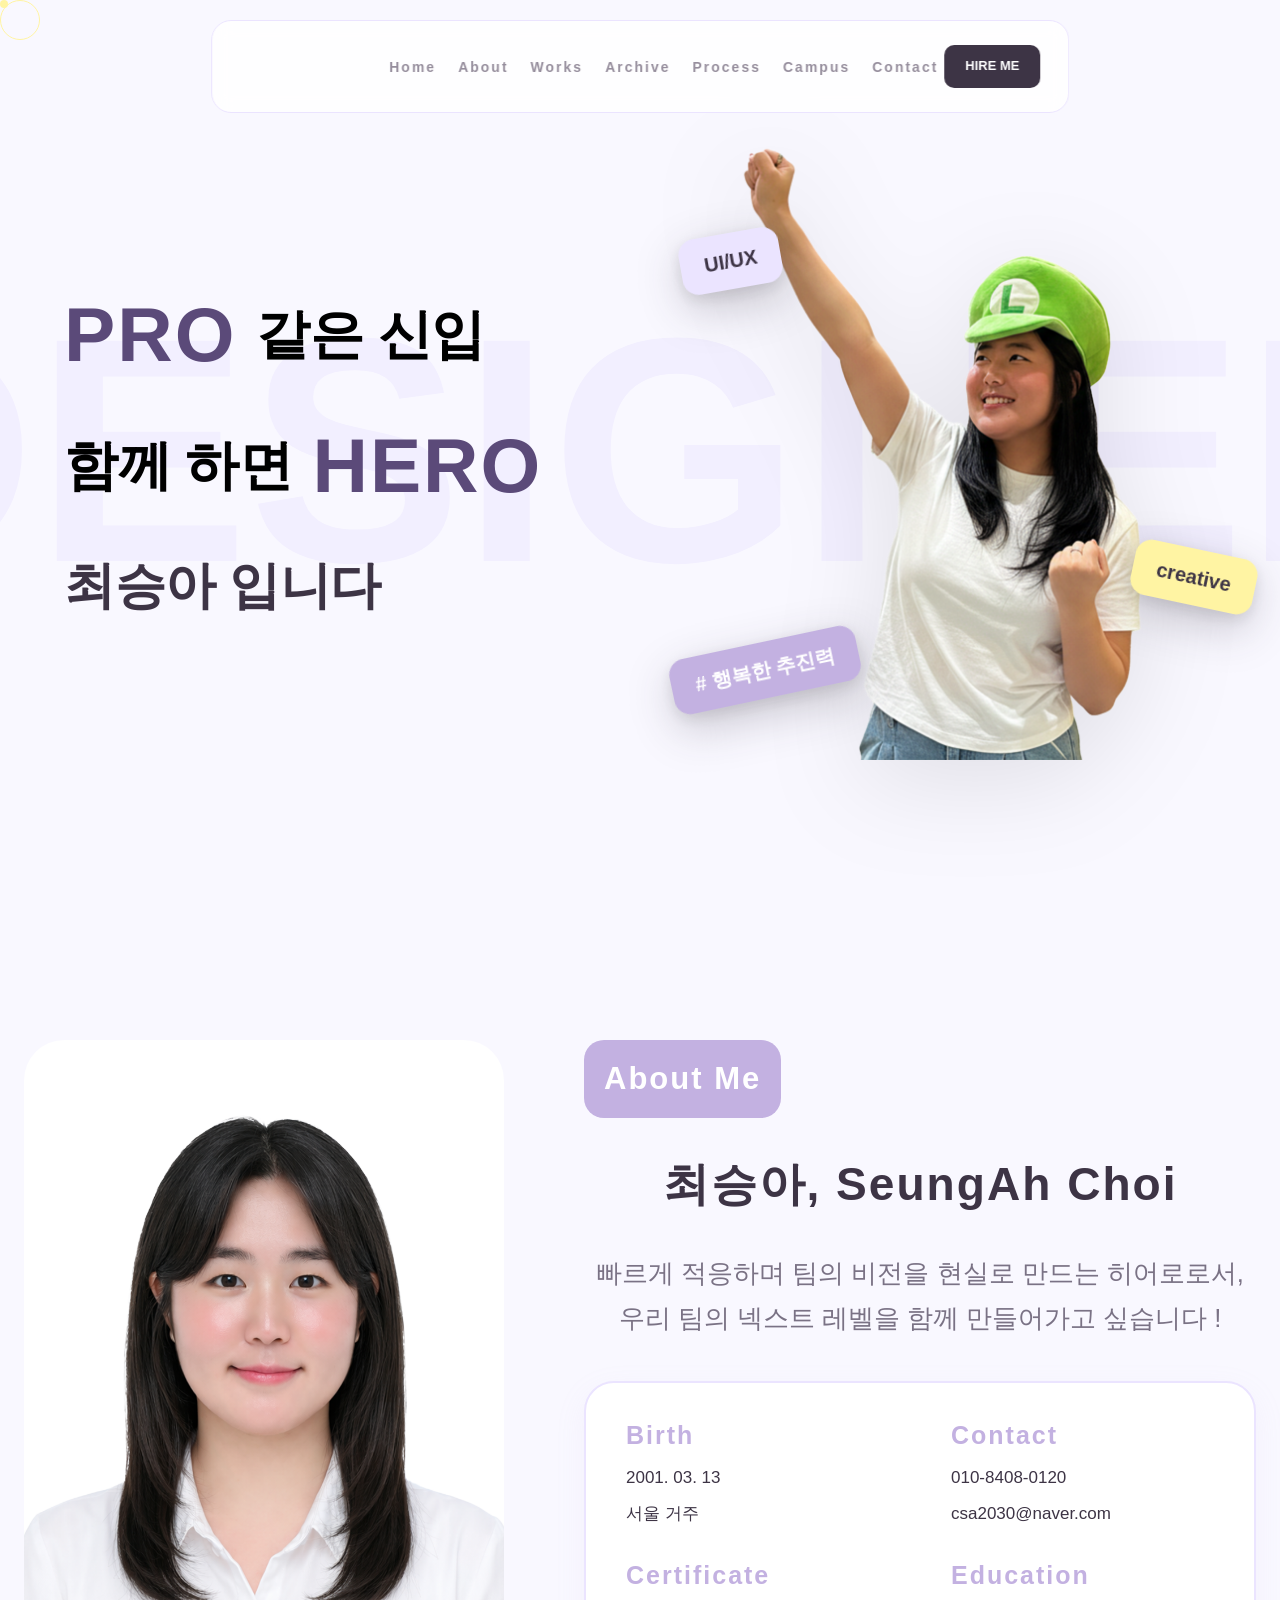
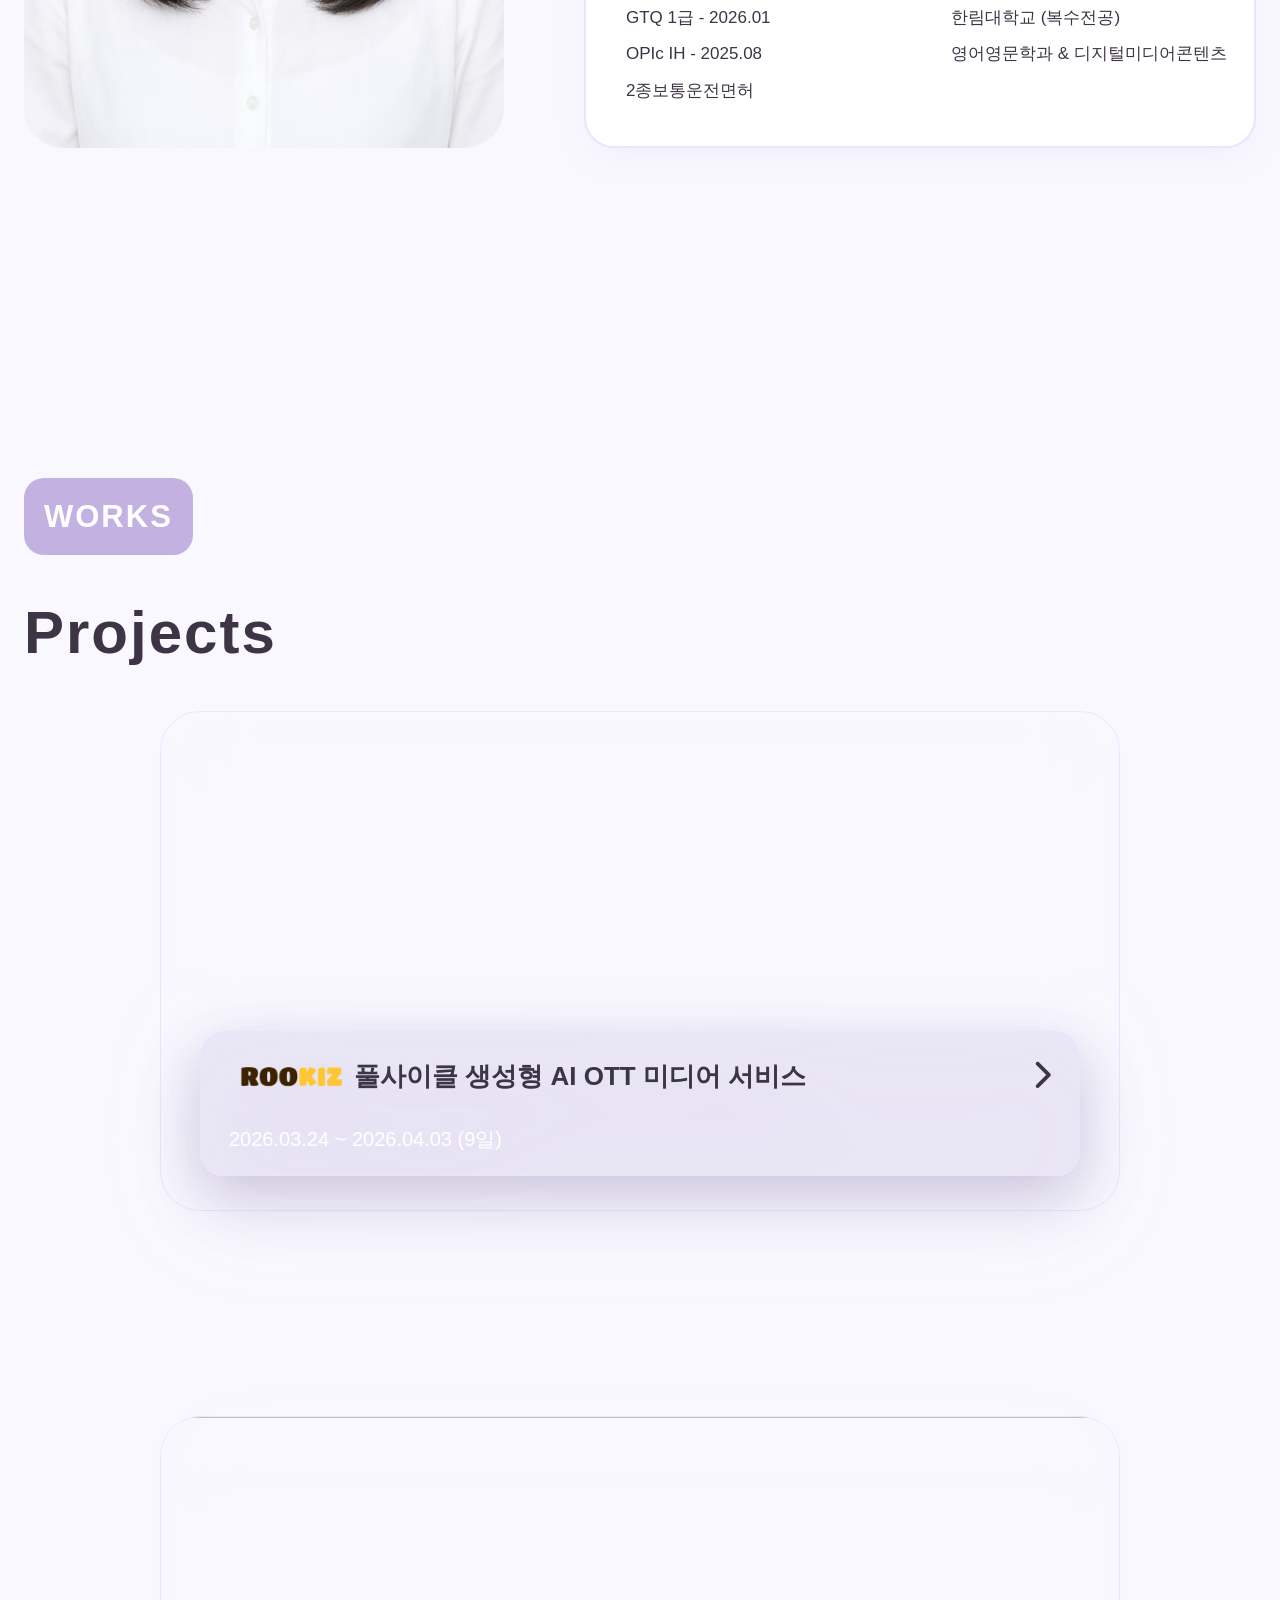
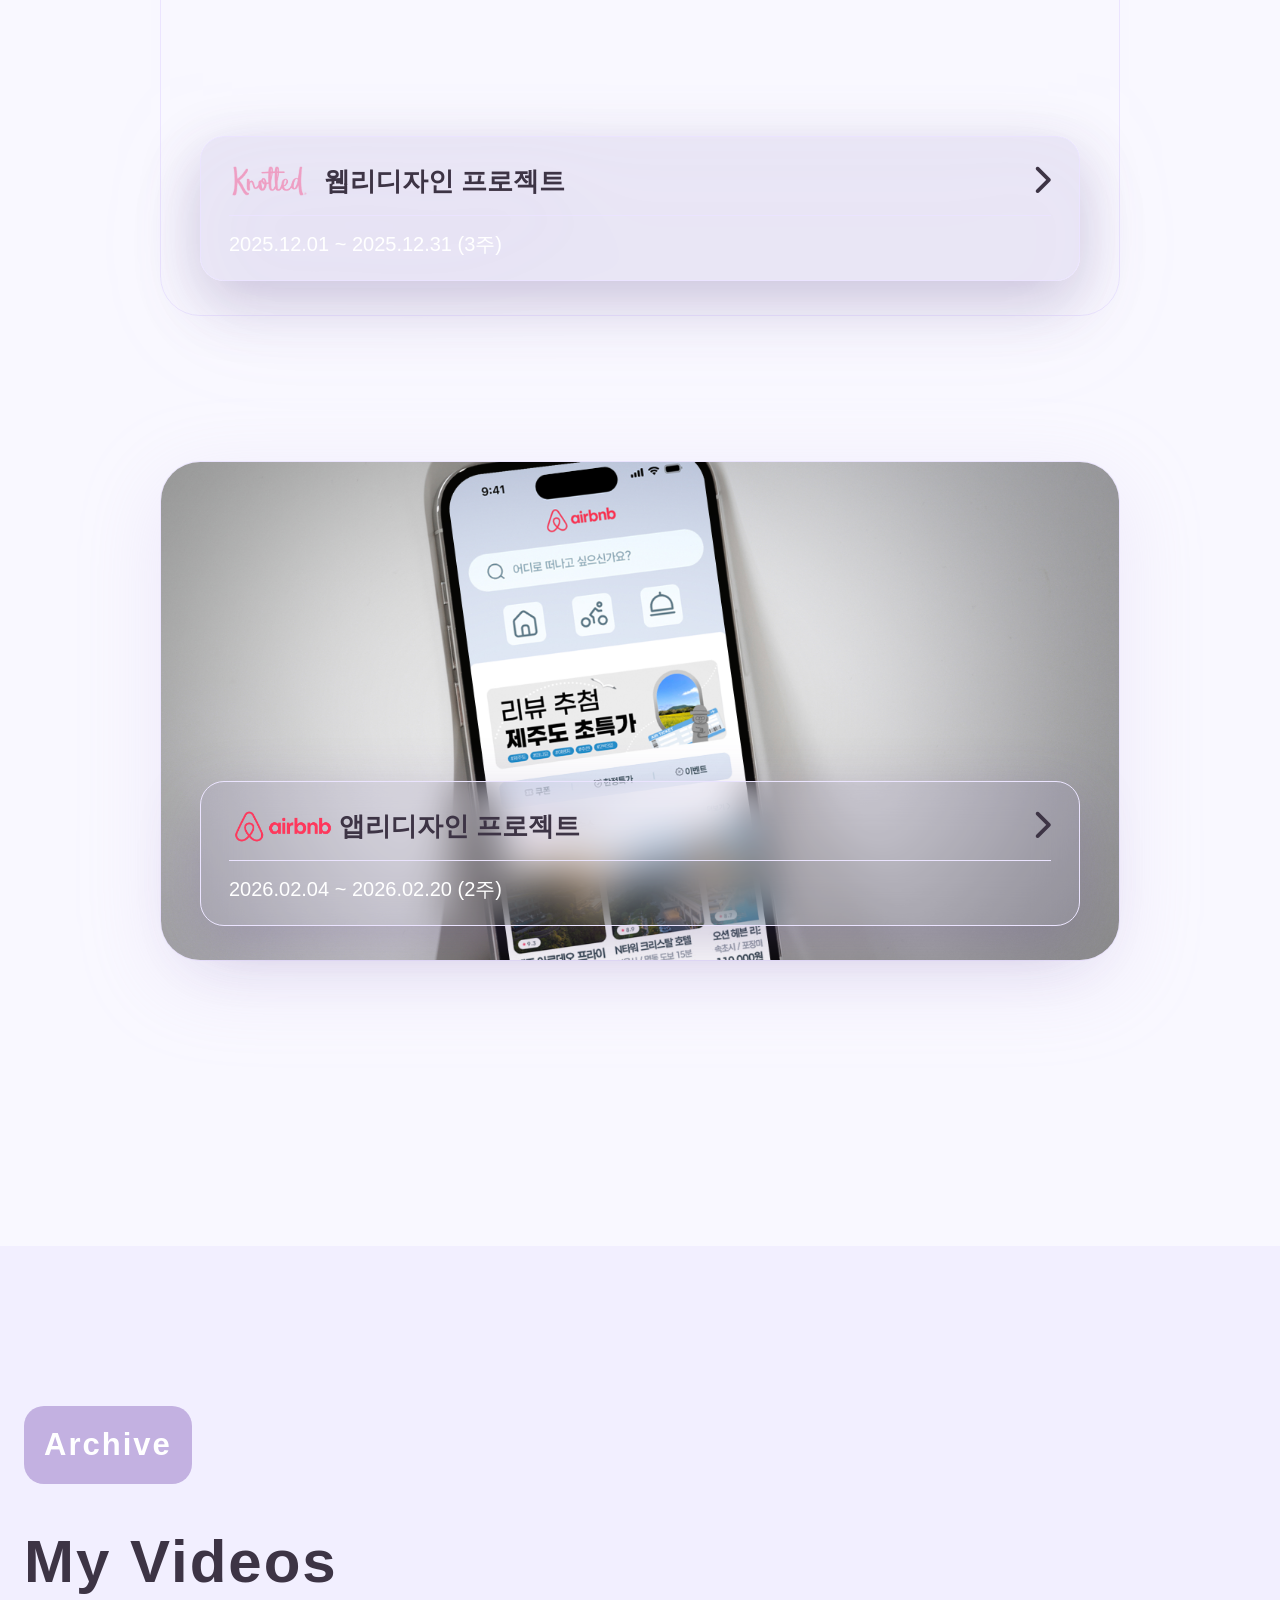
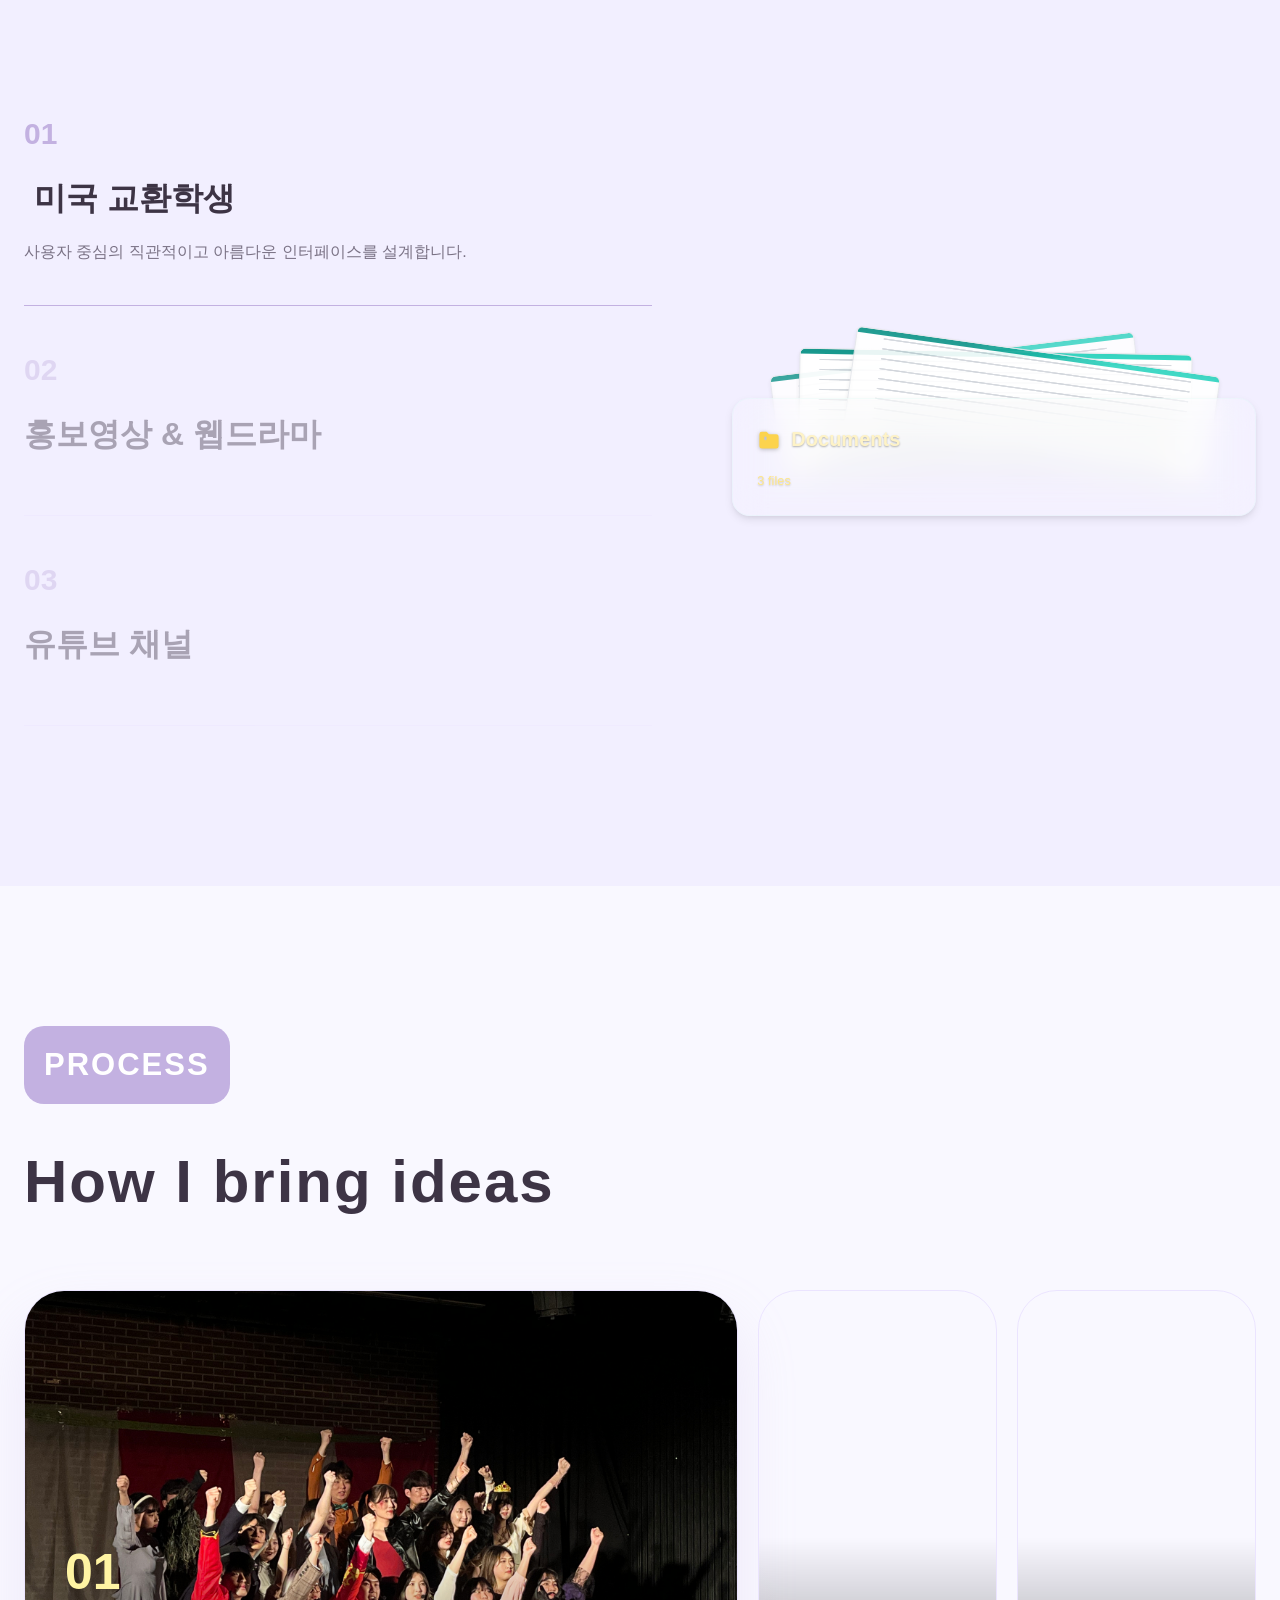
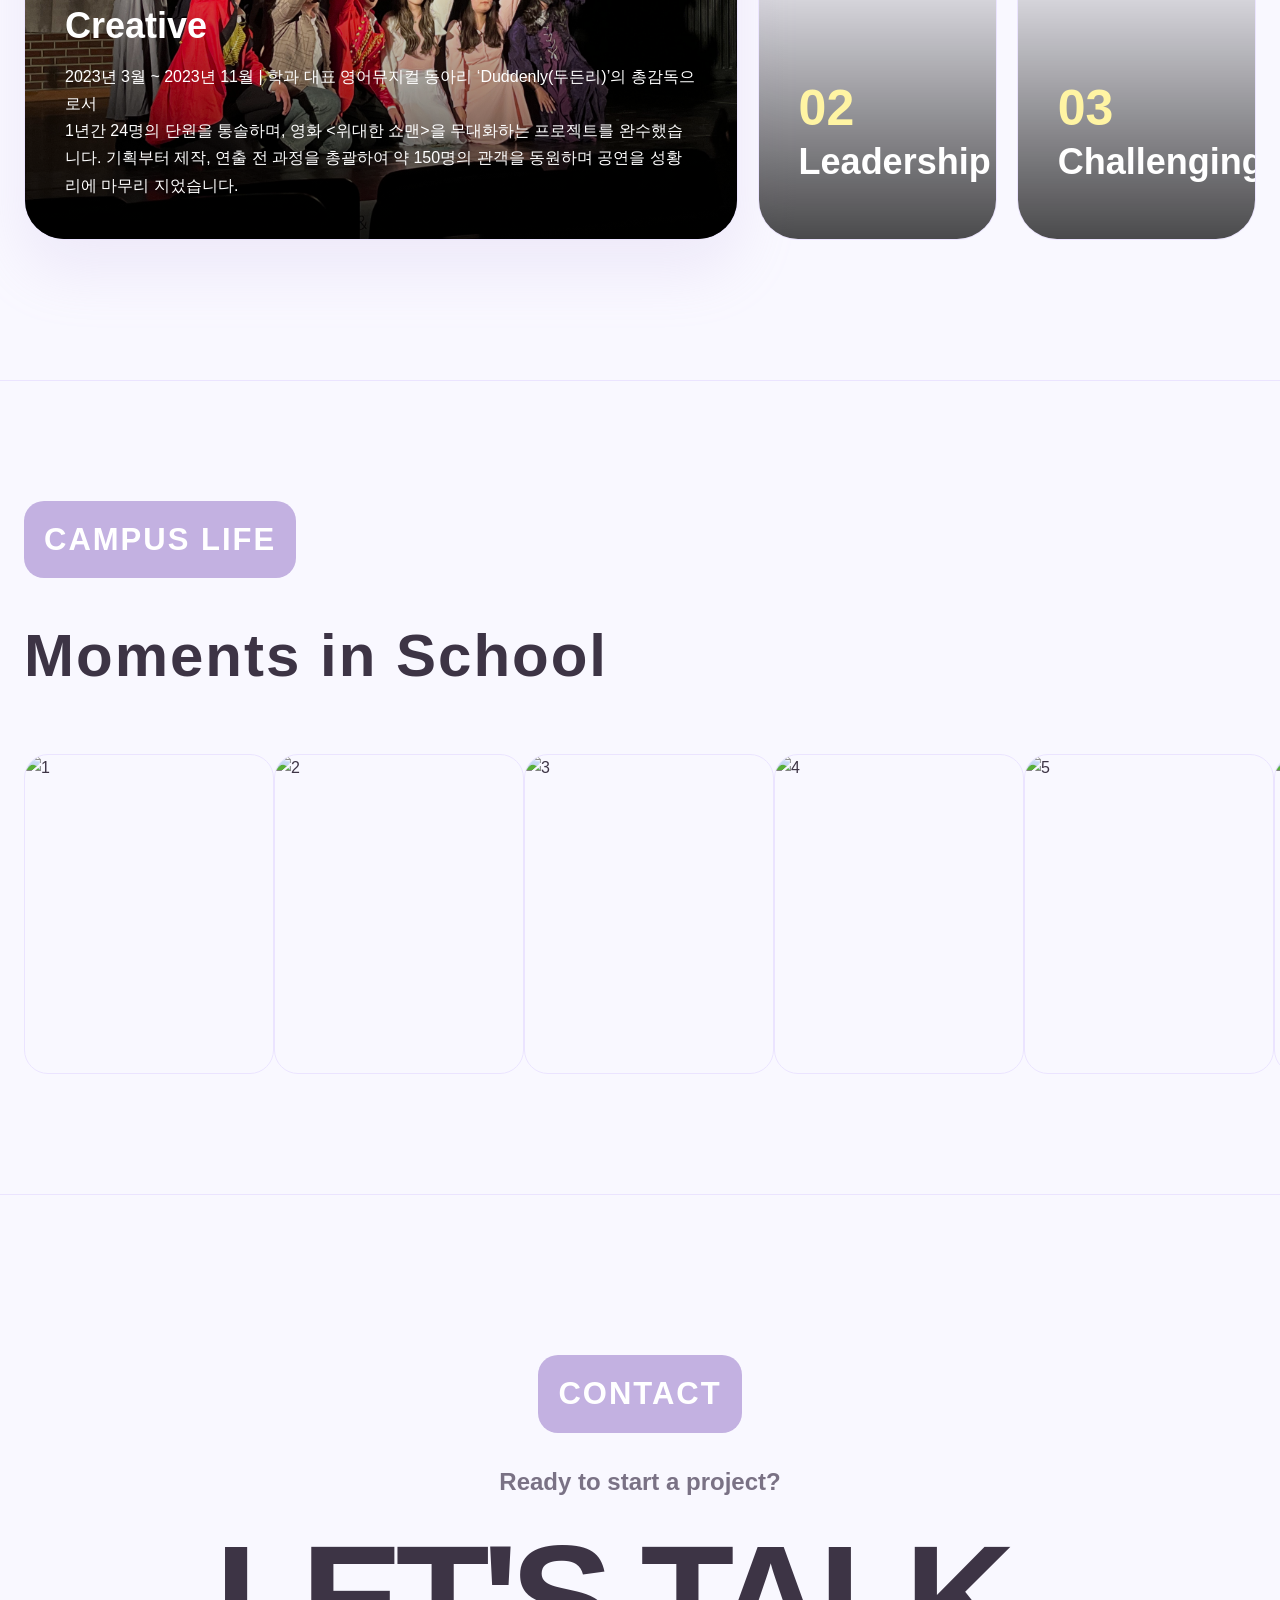
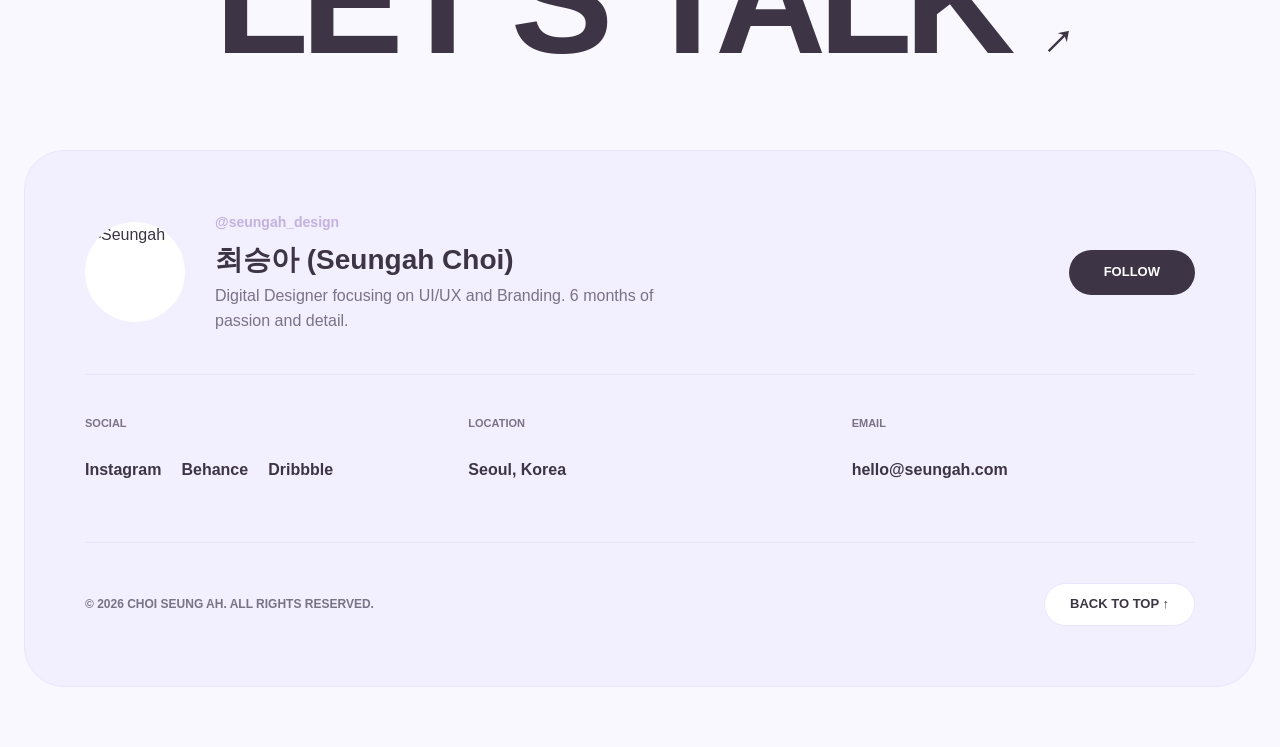
==== index.html @ 7e1b9b79 "feat: add project modal with tech stack, email form, and image updates Co-Authored-By: Claude Sonnet" ====
<!DOCTYPE html>
<html lang="ko">

<head>
    <meta charset="UTF-8">
    <meta name="viewport" content="width=device-width, initial-scale=1.0">
    <title>최승아 — Premium Portfolio</title>
    <!-- 폰트 설정 -->
    <link rel="stylesheet" href="https://cdn.jsdelivr.net/npm/typeface-ibm-plex-sans@1.1.13/index.min.css">
    <link rel="stylesheet"
        href="https://cdn.jsdelivr.net/gh/orioncactus/pretendard@v1.3.9/dist/web/static/pretendard.min.css">
    <!-- Font Awesome -->
    <link rel="stylesheet" href="https://cdnjs.cloudflare.com/ajax/libs/font-awesome/6.5.0/css/all.min.css">
    <!-- 애니메이션 및 슬라이더 라이브러리 -->
    <link rel="stylesheet" href="https://cdn.jsdelivr.net/npm/swiper@11/swiper-bundle.min.css">
    <script src="https://cdn.jsdelivr.net/npm/swiper@11/swiper-bundle.min.js"></script>
    <script src="https://cdnjs.cloudflare.com/ajax/libs/gsap/3.13.0/gsap.min.js"></script>
    <script src="https://cdnjs.cloudflare.com/ajax/libs/gsap/3.13.0/ScrollToPlugin.min.js"></script>
    <script src="https://cdnjs.cloudflare.com/ajax/libs/gsap/3.13.0/ScrollTrigger.min.js"></script>
    <!-- Lottie 플레이어 -->
    <script src="https://unpkg.com/@dotlottie/player-component@2.7.12/dist/dotlottie-player.mjs" type="module"></script>
    <!-- 스타일 및 스크립트 연결 -->
    <link rel="stylesheet" href="css/style.css?v=1.1">
    <script src="js/script.js?v=1.1" defer></script>
</head>

<body>
    <div class="mouse-dot"></div>
    <div class="mouse-circle"></div>
    <header class="header">
        <div class="inner row">
            <a href="/" class="logo">
                <dotlottie-player src="https://lottie.host/a39a7d89-1962-40d3-a294-724a1f60e9d5/qfmKH9W13T.lottie" autoplay loop></dotlottie-player>
            </a>
            <ul class="nav-menu">
                <li><a href="#home">Home</a></li>
                <li><a href="#about">About</a></li>
                <li><a href="#projects">Works</a></li>
                <li><a href="#process">Archive</a></li>
                <li><a href="#process">Process</a></li>
                <li><a href="#campus">Campus</a></li>
                <li><a href="#contact">Contact</a></li>
            </ul>
            <a href="email/index.html" class="btn-black">HIRE ME</a>
        </div>
    </header>
    <main>
        <!-- 1. 히로 섹션 -->
        <section id="home" class="hero">
            <div class="hero-bg-txt">DESIGNER</div>
            <div class="inner hero-flex">
                <div class="hero-left">
                    <div class="hero-title">
                        <div class="title-row">
                            <span class="txt-purple">PRO</span>
                            <span class="txt-black">같은 신입</span>
                        </div>
                        <div class="title-row">
                            <span class="txt-black">함께 하면</span>
                            <span class="txt-purple">HERO</span>
                        </div>
                        <p class="txt-name">최승아 입니다</p>
                    </div>
                </div>
                <div class="hero-right">
                    <div class="main-img-wrapper">
                        <div class="main-img-box">
                            <img src="images/aboutmeimg.png">
                        </div>
                        <div class="img-badge b-top">UI/UX</div>
                        <div class="img-badge b-mid"># 행복한 추진력</div>
                        <div class="img-badge b-bottom">creative</div>
                    </div>
                </div>
            </div>
        </section>
        <!-- 2. 어바웃 섹션 -->
        <section id="about" class="aboutme">
            <div class="inner row">
                <div class="about-visual">
                    <div class="rounded-img">
                        <img src="images/heroimg.png">
                    </div>
                </div>
                <div class="about-content">
                    <span class="label-about">About Me</span>
                    <h2 class="title">최승아, SeungAh Choi</h2>
                    <p class="txt">빠르게 적응하며 팀의 비전을 현실로 만드는 히어로로서,<br>우리 팀의 넥스트 레벨을 함께 만들어가고 싶습니다 !</p>
                    <div class="personal-info">
                        <div class="info-item">
                            <span class="info-key">Birth</span>
                            <p class="info-val">2001. 03. 13</p>
                            <p class="info-val">서울 거주</p>
                        </div>
                        <div class="info-item">
                            <span class="info-key">Contact</span>
                            <p class="info-val">010-8408-0120</p>
                            <p class="info-val">csa2030@naver.com</p>
                        </div>
                        <div class="info-item">
                            <span class="info-key">Certificate</span>
                            <p class="info-val">GTQ 1급 - 2026.01</p>
                            <p class="info-val">OPIc IH - 2025.08</p>
                            <p class="info-val">2종보통운전면허</p>
                        </div>
                        <div class="info-item">
                            <span class="info-key">Education</span>
                            <p class="info-val">한림대학교 (복수전공)</p>
                            <p class="info-val">영어영문학과 & 디지털미디어콘텐츠</p>
                        </div>
                    </div>
                </div>
            </div>
        </section>
      <!-- 3. 프로젝트 섹션 -->
        <section id="projects" class="projects">
            <div class="inner">
                <span class="label-about">WORKS</span>
                <h2 class="title"> Projects</h2>
                <div class="project-cards-wrap">
                <div class="project-list">
                    <div class="project-card" data-index="0">
                        <div class="img-holder"><img src="images/rookiz-mockup.jpg" class="img-pos-3"></div>
                        <div class="info-overlay">
                            <div class="info-top">
                                <div class="project-title-wrap project-title-wrap--first">
                                    <img src="images/rookiz-logo.png" class="card-brand-logo">
                                    <h3>풀사이클 생성형 AI OTT 미디어 서비스</h3>
                                </div>
                                <span class="arrow"><i class="fa-solid fa-chevron-right"></i></span>
                            </div>
                            <div class="info-meta">
                                <span>2026.03.24 ~ 2026.04.03 (9일)</span>
                            </div>
                        </div>
                    </div>
                </div>
                <div class="project-list">
                    <div class="project-card" data-index="1">
                        <div class="img-holder"><img src="images/mac-mockup.jpg" class="img-pos-1"></div>
                        <div class="info-overlay">
                            <div class="info-top">
                                <div class="project-title-wrap">
                                    <img src="images/knotted-logo.png" class="card-brand-logo card-brand-logo--knotted">
                                    <h3>웹리디자인 프로젝트</h3>
                                </div>
                                <span class="arrow"><i class="fa-solid fa-chevron-right"></i></span>
                            </div>
                            <div class="info-meta">
                                <span>2025.12.01 ~ 2025.12.31 (3주)</span>
                            </div>
                        </div>
                    </div>
                <div class="project-list">
                    <div class="project-card project-card--sm" data-index="2">
                        <div class="img-holder"><img src="images/mockup.jpg" class="img-pos-2"></div>
                        <div class="info-overlay">
                            <div class="info-top">
                                <div class="project-title-wrap">
                                    <img src="images/airbnb-logo.png" class="card-brand-logo card-brand-logo--airbnb">
                                    <h3>앱리디자인 프로젝트</h3>
                                </div>
                                <span class="arrow"><i class="fa-solid fa-chevron-right"></i></span>
                            </div>
                            <div class="info-meta">
                                <span>2026.02.04 ~ 2026.02.20 (2주)</span>
                            </div>
                        </div>
                    </div>
                </div>
                </div>
            </div>
        </section>
        <!-- 2-1. 서비스 섹션 (인터랙티브 버전) -->
        <section id="services" class="services">
            <div class="inner row">
                <div class="service-left">
                    <span class="label-about">Archive</span>
                    <h2 class="title">My Videos</h2>
                    <div class="service-list">
                        <div class="service-item active"
                            data-img="https://demo.7iquid.com/lighter/wp-content/uploads/2025/12/Service-1.jpg">
                            <span class="s-num">01</span>
                            <h3>미국 교환학생</h3>
                            <p>사용자 중심의 직관적이고 아름다운 인터페이스를 설계합니다.</p>
                        </div>
                        <div class="service-item"
                            data-img="https://demo.7iquid.com/lighter/wp-content/uploads/2025/12/Service-2.jpg">
                            <span class="s-num">02</span>
                            <h3>홍보영상 & 웹드라마</h3>
                            <p>브랜드의 가치를 시각적으로 전달하는 고유한 아이덴티티를 만듭니다.</p>
                        </div>
                        <div class="service-item"
                            data-img="https://demo.7iquid.com/lighter/wp-content/uploads/2025/12/Service-3.jpg">
                            <span class="s-num">03</span>
                            <h3>유튜브 채널</h3>
                            <p>디자인을 코드로 완벽하게 구현하여 생동감 있는 웹을 만듭니다.</p>
                        </div>
                    </div>
                </div>
                <div class="service-right">
                    <div class="folder-container">
                        <div class="document doc-1"></div>
                        <div class="document doc-2"></div>
                        <div class="document doc-3"></div>
                        <div class="folder-card">
                            <div class="folder-card-header">
                                <div class="folder-card-left">
                                    <svg xmlns="http://www.w3.org/2000/svg" class="folder-icon" style="height:1.5rem;width:1.5rem;" fill="currentColor" viewBox="0 0 20 20">
                                        <path fill-rule="evenodd" d="M2 6a2 2 0 012-2h4l2 2h6a2 2 0 012 2v8a2 2 0 01-2 2H4a2 2 0 01-2-2V6zm5 2a1 1 0 00-1 1v1a1 1 0 102 0V9a1 1 0 00-1-1z" clip-rule="evenodd" />
                                    </svg>
                                    <h2 class="folder-title">Documents</h2>
                                </div>
                            </div>
                            <div class="folder-card-footer">
                                <p class="file-count">3 files</p>
                            </div>
                        </div>
                    </div>
                </div>
            </div>
        </section>
        <!-- 4. 프로세스 섹션 (확장형 이미지 레이아웃) -->
        <section id="process" class="process">
            <div class="inner">
                <span class="label-about">PROCESS</span>
                <h2 class="title">How I bring ideas</h2>
                <div class="process-wrap">
                    <div class="process-box active">
                        <div class="process-bg"
                            style="background-image:url('images/process1.jpg')">
                        </div>
                        <div class="process-txt">
                            <span class="step">01</span>
                            <h3>Creative</h3>
                            <p class="desc">2023년 3월 ~ 2023년 11월 | 학과 대표 영어뮤지컬 동아리 ‘Duddenly(두든리)’의 총감독으로서 <br>1년간 24명의 단원을 통솔하며, 영화 <위대한 쇼맨>을 무대화하는 프로젝트를 완수했습니다. 기획부터 제작, 연출 전 과정을 총괄하여 약 150명의 관객을 동원하며 공연을 성황리에 마무리 지었습니다.</p>
                        </div>
                    </div>
                    <div class="process-box">
                        <div class="process-bg"
                            style="background-image:url('https://demo.7iquid.com/lighter/wp-content/uploads/2025/12/Process-2.jpg')">
                        </div>
                        <div class="process-txt">
                            <span class="step">02</span>
                            <h3>Leadership</h3>
                            <p class="desc">브랜드와 사용자 요구에 맞춘 정교한 시각적 컨셉을 제안합니다.</p>
                        </div>
                    </div>
                    <div class="process-box">
                        <div class="process-bg"
                            style="background-image:url('https://demo.7iquid.com/lighter/wp-content/uploads/2025/12/Process-3.jpg')">
                        </div>
                        <div class="process-txt">
                            <span class="step">03</span>
                            <h3>Challenging</h3>
                            <p class="desc">픽셀 퍼펙트한 결과물을 통해 성공적인 런칭을 돕습니다.</p>
                        </div>
                    </div>
                </div>
            </div>
        </section>
        <!-- 5. 캠퍼스 라이프 섹션 (Swiper 추가) -->
        <section id="campus" class="campus">
            <div class="inner">
                <span class="label-about">CAMPUS LIFE</span>
                <h2 class="title">Moments in School</h2>
                <div class="swiper campus-swiper">
                    <div class="swiper-wrapper">
                        <!-- 슬라이드 6개 이상 추가 -->
                        <div class="swiper-slide">
                            <div class="slide-img"><img
                                    src="https://demo.7iquid.com/lighter/wp-content/uploads/2025/12/Project-1.jpg"
                                    alt="1"></div>
                        </div>
                        <div class="swiper-slide">
                            <div class="slide-img"><img
                                    src="https://demo.7iquid.com/lighter/wp-content/uploads/2025/12/Project-2.jpg"
                                    alt="2"></div>
                        </div>
                        <div class="swiper-slide">
                            <div class="slide-img"><img
                                    src="https://demo.7iquid.com/lighter/wp-content/uploads/2025/12/Project-3.jpg"
                                    alt="3"></div>
                        </div>
                        <div class="swiper-slide">
                            <div class="slide-img"><img
                                    src="https://demo.7iquid.com/lighter/wp-content/uploads/2025/12/Project-4.jpg"
                                    alt="4"></div>
                        </div>
                        <div class="swiper-slide">
                            <div class="slide-img"><img
                                    src="https://demo.7iquid.com/lighter/wp-content/uploads/2025/12/Service-1.jpg"
                                    alt="5"></div>
                        </div>
                        <div class="swiper-slide">
                            <div class="slide-img"><img
                                    src="https://demo.7iquid.com/lighter/wp-content/uploads/2025/12/Service-2.jpg"
                                    alt="6"></div>
                        </div>
                        <div class="swiper-slide">
                            <div class="slide-img"><img
                                    src="https://demo.7iquid.com/lighter/wp-content/uploads/2025/12/Service-3.jpg"
                                    alt="7"></div>
                        </div>
                        <div class="swiper-slide">
                            <div class="slide-img"><img
                                    src="https://demo.7iquid.com/lighter/wp-content/uploads/2025/12/Process-1.jpg"
                                    alt="8"></div>
                        </div>
                        <div class="swiper-slide">
                            <div class="slide-img"><img
                                    src="https://demo.7iquid.com/lighter/wp-content/uploads/2025/12/Process-2.jpg"
                                    alt="9"></div>
                        </div>
                        <div class="swiper-slide">
                            <div class="slide-img"><img
                                    src="https://demo.7iquid.com/lighter/wp-content/uploads/2025/12/Process-3.jpg"
                                    alt="10"></div>
                        </div>
                    </div>
                    <!-- 페이징/네비게이션 -->
                    <div class="swiper-pagination"></div>
                </div>
            </div>
        </section>
        <!-- 푸터 섹션 -->
        <footer id="contact" class="footer">
            <div class="inner">
                <div class="footer-contact">
                    <span class="label-about">CONTACT</span>
                    <h2 class="contact-title">Ready to start a project?</h2>
                    <a href="email/index.html" class="big-email">LET'S TALK <span class="arrow">↗</span></a>
                </div>
                <div class="footer-card">
                    <div class="card-top">
                        <div class="profile-main">
                            <div class="profile-img">
                                <img src="https://demo.7iquid.com/lighter/wp-content/uploads/2025/12/Service-1.jpg"
                                    alt="Seungah">
                            </div>
                            <div class="profile-txt">
                                <span class="profile-id">@seungah_design</span>
                                <h3 class="profile-name">최승아 (Seungah Choi)</h3>
                                <p class="profile-bio">Digital Designer focusing on UI/UX and Branding. 6 months of
                                    passion and detail.</p>
                            </div>
                        </div>
                        <a href="#" class="btn-follow">FOLLOW</a>
                    </div>
                    <div class="card-info-grid">
                        <div class="info-item">
                            <span class="info-label">SOCIAL</span>
                            <div class="info-links">
                                <a href="#">Instagram</a>
                                <a href="#">Behance</a>
                                <a href="#">Dribbble</a>
                            </div>
                        </div>
                        <div class="info-item">
                            <span class="info-label">LOCATION</span>
                            <p class="info-val">Seoul, Korea</p>
                        </div>
                        <div class="info-item">
                            <span class="info-label">EMAIL</span>
                            <p class="info-val">hello@seungah.com</p>
                        </div>
                    </div>
                    <div class="card-bottom">
                        <p class="copy">© 2026 CHOI SEUNG AH. ALL RIGHTS RESERVED.</p>
                        <a href="#home" class="btn-top-small">BACK TO TOP ↑</a>
                    </div>
                </div>
            </div>
        </footer>
    </main>

    <!-- 프로젝트 모달 -->
    <div class="modal-overlay" id="project-modal">
        <div class="modal-box">
            <button class="modal-close" id="modal-close">✕</button>
            <h2 class="modal-title">Project Details</h2>
            <div class="modal-btns">
                <a href="https://www.figma.com/deck/j0h7huh52FIXXjH69xFaTl" target="_blank" class="modal-btn" id="modal-btn-plan">기획서 보기</a>
                <a href="https://github.com/seoyun-tech/Rookiz" target="_blank" class="modal-btn" id="modal-btn-git">깃허브 보기</a>
                <a href="https://mbcdomain.notion.site/AI-OTT-33a97cee1df0804b9981f9114dcc43cd" target="_blank" class="modal-btn" id="modal-btn-notion">노션 보기</a>
                <a href="https://rookiz-front.onrender.com/" target="_blank" class="modal-btn modal-btn--active" id="modal-btn-site">사이트 보기</a>
            </div>
            <hr class="modal-divider">
            <div class="modal-content">
                <div class="modal-img-wrap">
                    <img src="" id="modal-img" alt="project">
                    <iframe id="modal-video" src="" frameborder="0" allowfullscreen></iframe>
                </div>
                <div class="modal-info">
                    <div class="modal-info-row">
                        <span class="modal-info-key">기여도</span>
                        <p class="modal-info-val" id="modal-contribution"></p>
                    </div>
                    <div class="modal-info-row">
                        <span class="modal-info-key">기획의도</span>
                        <p class="modal-info-val" id="modal-purpose"></p>
                    </div>
                    <div class="modal-info-row">
                        <span class="modal-info-key">문제상황</span>
                        <p class="modal-info-val" id="modal-problem"></p>
                    </div>
                    <div class="modal-info-row">
                        <span class="modal-info-key">해결방법</span>
                        <p class="modal-info-val" id="modal-solution"></p>
                    </div>
                    <div class="modal-info-row">
                        <span class="modal-info-key">기술스택</span>
                        <div class="modal-stack" id="modal-stack"></div>
                    </div>
                </div>
            </div>
        </div>
    </div>
</body>

</html>
---- css/style.css ----
/* [최승아 포트폴리오 스타일 - 라벤더 & 버터 옐로우 완성본] */

:root {
  --bg: #f9f8ff; /* 맑은 라벤더 화이트 배경 */
  --text: #3d3445; /* 깊은 플럼 그레이 (텍스트) */
  --sub: #7a7285; /* 중간 퍼플 그레이 */
  --point: #c3b1e1; /* 우아한 라벤더 (핵심 포인트) */
  --butter: #fff4a3; /* 달콤한 버터 옐로우 (포인트 컬러) */
  --lavender: #ebe4ff; /* 페일 퍼플 (보조 포인트) */
  --light: #f2efff; /* 섹션 구분용 연보라 */
}

/* 0. 기본 설정 */
* {
  margin: 0;
  padding: 0;
  box-sizing: border-box;
}
body {
  font-family: "IBM Plex Sans", sans-serif;
  background: var(--bg);
  color: var(--text);
  line-height: 1.6;
  overflow-x: hidden;
}
h1,
h2,
h3,
.label,
.logo,
.nav-menu a,
.btn-black,
.img-badge,
.step {
  font-family: "Pretendard", sans-serif;
}

/* 공통 레이아웃 */
.inner {
  width: 100%;
  max-width: 1320px;
  margin: 0 auto;
  padding: 0 24px;
  position: relative;
}
.row {
  display: flex;
  justify-content: space-between;
  align-items: center;
}
section {
  padding: 140px 0;
}

/* 커스텀 마우스 */
.mouse-dot {
  width: 8px;
  height: 8px;
  background: var(--butter);
  border-radius: 50%;
  position: fixed;
  pointer-events: none;
  z-index: 9999;
}
.mouse-circle {
  width: 40px;
  height: 40px;
  border: 1px solid var(--butter);
  border-radius: 50%;
  position: fixed;
  pointer-events: none;
  z-index: 9998;
}

/* 헤더 */
.header {
  position: fixed;
  top: 20px;
  left: 50%;
  transform: translateX(-50%);
  width: 67%;
  max-width: 1320px;
  height: 93px;
  background: rgba(255, 255, 255, 0.85);
  padding: 0 31px;
  border-radius: 20px;
  z-index: 1000;
  backdrop-filter: blur(10px);
  border: 1px solid #EBE4FF;
  display: flex;
  align-items: center;
}
.header .inner {
  padding: 0;
}
.logo {
  text-decoration: none;
  display: flex;
  align-items: center;
}
.logo dotlottie-player {
  width: 140px;
  height: 70px;
}
.nav-menu {
  display: flex;
  list-style: none;
  gap: 10px;
}
.nav-menu a {
  text-decoration: none;
  color: #968E9D;
  font-size: 14px; /* 늘어난 메뉴 개수에 맞춰 기본 크기 소폭 조정 */
  font-weight: 900;
  letter-spacing: 2px;
  padding: 4px 6px; /* 패딩 소폭 조정 */
  transition: 0.3s;
  white-space: nowrap;
}
.nav-menu a:hover {
  color: var(--point);
}

/* 통통 튀는 버튼 스타일 (버터 옐로우 호버) */
.btn-black {
  background: #3D3445;
  color: white;
  padding: 10px 20px;
  border-radius: 10px;
  text-decoration: none;
  font-size: 13px;
  font-weight: 700;
  transition:
    transform 0.5s cubic-bezier(0.68, -0.6, 0.27, 1.55),
    background 0.3s;
  border: 1px solid transparent;
  display: inline-block;
  white-space: nowrap;
}
.btn-black:hover {
  background: var(--butter);
  color: var(--text);
  transform: scale(1.1) rotate(3deg);
  box-shadow: 0 15px 30px rgba(255, 244, 163, 0.4);
}
.btn-black:active {
  transform: scale(0.9) rotate(-3deg);
}

/* 1. 히로 섹션 */
.hero {
  height: 100vh;
  display: flex;
  align-items: center;
  position: relative;
  overflow: hidden;
  padding: 0;
}
.hero .inner {
  max-width: 1200px;
}
.hero-bg-txt {
  position: absolute;
  top: 50%;
  left: 50%;
  transform: translate(-50%, -50%);
  font-size: 25vw;
  font-weight: 900;
  color: var(--light);
  z-index: -1;
  pointer-events: none;
}
.hero-flex {
  display: flex;
  align-items: center;
  justify-content: space-between;
  width: 100%;
  gap: 60px;
}
.hero-left {
  flex: 1.2;
  text-align: left;
}
.hero-title {
  display: flex;
  flex-direction: column;
  gap: 8px;
}
.title-row {
  display: flex;
  align-items: center;
  gap: 20px;
}
.txt-purple {
  font-size: clamp(52px, 6vw, 94px);
  font-weight: 900;
  color: #5b4a79;
  letter-spacing: 2px;
  line-height: 1.6;
  font-family: "Pretendard", sans-serif;
}
.txt-black {
  font-size: clamp(38px, 4.2vw, 65px);
  font-weight: 700;
  color: #000;
  letter-spacing: -0.5px;
  line-height: 1.3;
}
.txt-name {
  font-size: clamp(36px, 4vw, 60px);
  font-weight: 900;
  color: var(--text);
  letter-spacing: -0.5px;
  margin-top: 10px;
}

.hero-right {
  flex: 1;
  display: flex;
  justify-content: flex-end;
  position: relative;
}
.main-img-wrapper {
  position: relative;
  width: 100%;
  max-width: 520px;
  margin: 0 auto;
}
.main-img-box {
  position: relative;
  width: 100%;
  aspect-ratio: 4/5;
  overflow: visible; /* 박스 밖으로 이미지가 나갈 수 있게 변경 */
  background: transparent; /* 배경 제거 */
  display: flex;
  align-items: flex-end; /* 이미지를 아래쪽에 정렬 */
}
.main-img-box img {
  width: 100%;
  height: auto;
  object-fit: contain; /* 이미지 전체가 보이도록 설정 */
  filter: drop-shadow(0 20px 50px rgba(0,0,0,0.1)); /* 이미지 자체에 부드러운 그림자 추가 */
}

/* 둥둥 배지 스타일 (버터 포인트) */
.img-badge {
  position: absolute;
  background: var(--text);
  color: white;
  padding: 12px 24px;
  border-radius: 16px;
  font-size: 20px;
  font-weight: 800;
  z-index: 10;
  box-shadow:
    0 15px 45px rgba(61, 52, 69, 0.25),
    0 5px 15px rgba(0, 0, 0, 0.1);
  pointer-events: auto;
  white-space: nowrap;
  transition: transform 0.3s;
}
.b-top {
  top: 15%;
  left: -40px;
  transform: rotate(-10deg);
  background: var(--lavender);
  color: var(--text);
}
.b-mid {
  bottom: 10%;
  left: -50px;
  transform: rotate(-12deg);
  background: var(--point);
  color: white;
}
.b-bottom {
  bottom: 25%;
  right: -40px;
  transform: rotate(12deg);
  background: var(--butter);
  color: var(--text);
}

/* 2. 어바웃 섹션 */
.aboutme {
  background: var(--bg);
}
.aboutme .inner.row {
  gap: 80px;
  align-items: stretch;
}
.aboutme .title {
  white-space: nowrap;
  font-size: clamp(28px, 3.6vw, 55px);
  text-align: center;
}

/* 공통 label (works, services 등) */
.label {
  background: var(--point);
  color: white;
  padding: 8px 20px;
  border-radius: 6px;
  font-size: 13px;
  font-weight: 900;
  display: inline-block;
  margin-bottom: 30px;
  letter-spacing: 0.1em;
}

/* About Me 전용 label */
.label-about {
  background: var(--point);
  color: white;
  padding: 14px 20px;
  border-radius: 20px;
  font-size: 31px;
  font-weight: 900;
  display: inline-block;
  margin-bottom: 30px;
  letter-spacing: 2px;
  font-family: "Pretendard", sans-serif;
}

.title {
  font-size: 60px;
  font-weight: 900;
  margin-bottom: 30px;
  letter-spacing: 2px;
  white-space: nowrap;
}
.txt {
  font-size: clamp(16px, 2vw, 29px);
  font-weight: 300;
  color: var(--sub);
  margin-bottom: 40px;
  line-height: 1.75;
  white-space: nowrap;
  text-align: center;
}
.personal-info {
  display: grid;
  grid-template-columns: repeat(2, 1fr);
  column-gap: 40px;
  row-gap: 28px;
  margin-bottom: 50px;
  padding: 32px 18px 42px 40px;
  background: white;
  border-radius: 30px;
  border: 2px solid var(--lavender);
  box-shadow: 0 10px 30px rgba(195, 177, 225, 0.1);
}
.info-item {
  display: flex;
  flex-direction: column;
  gap: 9px;
}
.info-key {
  font-size: 25px;
  font-weight: 900;
  color: var(--point);
  letter-spacing: 2px;
}
.personal-info .info-val {
  font-size: 17px;
  font-weight: 500;
  font-family: 'Pretendard', sans-serif;
  color: var(--text);
}
.skill-list {
  display: flex;
  gap: 15px;
}
.skill-item {
  background: white;
  border: 1px solid var(--lavender);
  padding: 10px 20px;
  border-radius: 10px;
  font-weight: 700;
  font-size: 14px;
}
.about-visual {
  display: flex;
  flex-direction: column;
  flex: 1;
  padding-bottom: 50px;
}
.about-content {
  flex: 1.4;
  min-width: 0;
}
.rounded-img {
  border-radius: 40px;
  overflow: hidden;
  flex: 1;
}
.rounded-img img {
  width: 100%;
  height: 100%;
  object-fit: cover;
  display: block;
}

/* 2-1. 서비스 섹션 (인터랙티브) */
.services {
  background: var(--light);
  padding: 160px 0;
}
.service-left {
  flex: 1.2;
  padding-right: 80px;
}
.service-list {
  margin-top: 60px;
}
.service-item {
  padding: 40px 0;
  border-bottom: 1px solid var(--lavender);
  cursor: pointer;
  transition: 0.3s;
  opacity: 0.4;
}
.service-item.active {
  opacity: 1;
  border-bottom-color: var(--point);
}
.s-num {
  font-size: 30px;
  font-weight: 900;
  color: var(--point);
  display: block;
  margin-bottom: 15px;
}
.service-item h3 {
  font-size: 32px;
  font-weight: 900;
  margin-bottom: 15px;
  transition: 0.3s;
}
.service-item p {
  font-size: 16px;
  color: var(--sub);
  max-width: 500px;
  display: none;
}
.service-item.active p {
  display: block;
}
.service-item.active h3 {
  color: var(--text);
  transform: translateX(10px);
}

.service-right {
  flex: 1;
  position: sticky;
  top: 20%;
  height: 500px;
}

/* Archive 섹션 폴더 애니메이션 */
@keyframes doc-rise-1 {
  from { transform: translateX(-58%) rotate(-7deg) scale(1); bottom: 53px; opacity: 0.75; }
  to   { transform: translateX(-58%) rotate(-12deg) scale(1.03); bottom: 70px; opacity: 1; }
}
@keyframes doc-rise-2 {
  from { transform: translateX(-50%) rotate(1deg) scale(1); bottom: 50px; opacity: 0.95; }
  to   { transform: translateX(-50%) rotate(2deg) scale(1.04); bottom: 75px; opacity: 1; }
}
@keyframes doc-rise-3 {
  from { transform: translateX(-42%) rotate(8deg) scale(1); bottom: 54px; opacity: 0.85; }
  to   { transform: translateX(-42%) rotate(14deg) scale(1.03); bottom: 71px; opacity: 1; }
}
@keyframes folder-lift-tilt {
  from {
    transform: translateY(0) rotateY(0deg) scale(1);
    box-shadow: 0 4px 10px -1px rgba(0,0,0,0.1), 0 2px 6px -2px rgba(0,0,0,0.08);
  }
  to {
    transform: translateY(-6px) rotateY(-5deg) scale(1.02);
    box-shadow: 0 14px 25px -6px rgba(13,148,136,0.15), 0 6px 14px -4px rgba(13,148,136,0.1);
  }
}
@keyframes folder-icon-pulse {
  0%, 100% { transform: scale(1); }
  50%       { transform: scale(1.12); }
}
@keyframes folder-shine {
  0%   { transform: translateX(-150%) skewX(-25deg); opacity: 0.3; }
  100% { transform: translateX(150%) skewX(-25deg); opacity: 0.3; }
}

.folder-container {
  position: relative;
  width: 100%;
  height: 100%;
  padding-top: 50px;
  margin: 0;
  font-family: "Pretendard", sans-serif;
  perspective: 1000px;
}
.folder-container .document {
  position: absolute;
  bottom: 50px;
  left: 50%;
  width: 70%;
  height: 115px;
  background-color: #ffffff;
  box-shadow: inset 0 0 5px rgba(0,0,0,0.03), 0 2px 5px rgba(0,0,0,0.08);
  border-radius: 0.375rem;
  transform-origin: bottom center;
  opacity: 0.9;
  transition: transform 0.5s cubic-bezier(0.83,0,0.17,1), bottom 0.5s cubic-bezier(0.83,0,0.17,1), opacity 0.5s ease-out;
  background-image:
    linear-gradient(to right, #0d9488 30%, #2dd4bf 70%),
    linear-gradient(to bottom, #d1d5db 1px, transparent 1px),
    linear-gradient(to bottom, #d1d5db 1px, transparent 1px),
    linear-gradient(to bottom, #d1d5db 1px, transparent 1px);
  background-size: 100% 5px, 85% 10px, 85% 10px, 85% 10px;
  background-repeat: no-repeat, repeat-y, repeat-y, repeat-y;
  background-position: top left, center 20px, center 30px, center 40px;
  border: 1px solid #e5e7eb;
}
.folder-container .doc-1 { transform: translateX(-58%) rotate(-7deg);  z-index: 1; bottom: 53px; opacity: 0.8;  height: 110px; background-position: top left, center 22px, center 32px, center 42px; }
.folder-container .doc-2 { transform: translateX(-50%) rotate(1deg);   z-index: 2; bottom: 50px; opacity: 0.95; width: 75%; background-size: 100% 5px, 80% 10px, 90% 10px, 85% 10px; }
.folder-container .doc-3 { transform: translateX(-42%) rotate(8deg);   z-index: 3; bottom: 54px; opacity: 0.9;  height: 112px; background-position: top left, center 18px, center 28px, center 38px; }

.folder-container:hover .doc-1      { animation: doc-rise-1 0.5s  cubic-bezier(0.34,1.56,0.64,1) forwards; }
.folder-container:hover .doc-2      { animation: doc-rise-2 0.55s cubic-bezier(0.34,1.56,0.64,1) forwards; }
.folder-container:hover .doc-3      { animation: doc-rise-3 0.6s  cubic-bezier(0.34,1.56,0.64,1) forwards; }
.folder-container:hover .folder-card       { animation: folder-lift-tilt  0.5s cubic-bezier(0.83,0,0.17,1) forwards; }
.folder-container:hover .folder-icon       { animation: folder-icon-pulse 0.8s ease-in-out; }
.folder-container:hover .folder-card::before { animation: folder-shine 1s ease-out; }

.folder-card {
  position: absolute;
  bottom: 0;
  left: 0;
  right: 0;
  overflow: hidden;
  background-color: rgba(255,255,255,0.15);
  backdrop-filter: blur(16px);
  -webkit-backdrop-filter: blur(16px);
  border: 1px solid rgba(204,251,241,0.2);
  border-radius: 1.1rem;
  box-shadow: 0 4px 10px -1px rgba(0,0,0,0.1), 0 2px 6px -2px rgba(0,0,0,0.08);
  padding: 1.5rem;
  z-index: 10;
  transition: transform 0.5s cubic-bezier(0.83,0,0.17,1), box-shadow 0.5s cubic-bezier(0.83,0,0.17,1);
  transform-style: preserve-3d;
}
.folder-card::before {
  content: '';
  position: absolute;
  top: 0; left: 0;
  width: 70px; height: 100%;
  background: linear-gradient(to right, rgba(255,255,255,0) 0%, rgba(255,255,255,0.3) 50%, rgba(255,255,255,0) 100%);
  transform: translateX(-150%) skewX(-25deg);
}
.folder-card > * {
  position: relative;
  z-index: 1;
  transform: translateZ(1px);
}
.folder-card-header {
  display: flex;
  justify-content: space-between;
  align-items: center;
  margin-bottom: 1rem;
}
.folder-card-left {
  display: flex;
  align-items: center;
  gap: 0.625rem;
}
.folder-card-footer {
  display: flex;
  justify-content: flex-start;
  align-items: center;
  margin-top: 0.25rem;
}
.folder-icon {
  color: #fcd34d;
  filter: drop-shadow(0 1px 2px rgba(0,0,0,0.25));
  transition: transform 0.5s cubic-bezier(0.83,0,0.17,1);
}
.folder-title {
  color: #fef3c7;
  font-size: 1.25rem;
  font-weight: 600;
  text-shadow: 0 1px 2px rgba(0,0,0,0.3);
}
.file-count {
  color: #fde68a;
  font-size: 0.8rem;
  text-shadow: 0 1px 2px rgba(0,0,0,0.2);
  transition: color 0.4s ease-out;
}
.folder-container:hover .file-count {
  color: #fef9c3;
}

/* 3. 프로젝트 섹션 */
.project-cards-wrap {
  display: flex;
  flex-direction: column;
  gap: 60px;
}
.project-list {
  display: flex;
  flex-direction: column;
}
.project-card {
  width: 100%;
  max-width: 960px;
  margin: 0 auto;
  filter: drop-shadow(0 20px 40px rgba(195, 177, 225, 0.2));
}
.img-holder {
  border-radius: 40px;
  overflow: hidden;
  border: 1px solid var(--lavender);
  width: 100%;
  height: 500px;
}
.img-holder img {
  display: block;
  width: 120%;
  height: 135%;
  object-fit: cover;
  transform: translateX(-10%) translateY(-20%);
}
.img-holder img.img-pos-1 {
  width: 160%;
  height: 185%;
  transform: translateX(-20%) translateY(0%);
}
.img-holder img.img-pos-3 {
  width: 160%;
  height: 185%;
  transform: translateX(-20%) translateY(-30%);
}
.img-holder img.img-pos-2 {
  transform: translateX(-10%) translateY(-15%);
}
.project-card--sm .img-holder img {
  width: 115%;
  height: 190%;
}
.img-holder--contain img {
  width: 180%;
  height: 150%;
  object-fit: contain;
  transform: translateX(-20%) translateY(-15%);
}.info-overlay {
  background:#9485bf26;
  border: 1px solid var(--lavender);
  padding: 20px 28px;
  border-radius: 24px;
  transform: translateY(-180px);
  margin: 0 40px 0;
  position: relative;
  box-shadow: 0 20px 60px rgba(100, 80, 140, 0.3);
  transition: 0.4s;
  backdrop-filter:blur(20px);
}
.project-card:hover .info-overlay {
  transform: translateY(-200px);
}
.info-top {
  display: flex;
  justify-content: space-between;
  align-items: center;
  margin-bottom: 10px;
}
.info-top h3 {
  font-size: 26px;
  font-weight: 900;
}
.arrow {
  font-size: 30px;
  transition: 0.3s;
}
.project-card:hover .arrow {
  color: var(--butter);
  transform: translateX(10px) rotate(-45deg);
}
.project-title-wrap {
  display: flex;
  align-items: center;
  gap: 10px;
}
.project-title-wrap--first {
  margin-left: -5px;
}
.card-brand-logo {
  height: 38px;
  width: 150px;
  object-fit: contain;
  object-position: left center;
  flex-shrink: 0;
  margin-right: -30px;
}
.card-brand-logo--knotted {
  height: 30px;
  margin-right: -65px;
}
.card-brand-logo--airbnb {
  height: 43px;
  margin-right: -50px;
}
.project-logo {
  height: 40px;
  width: auto;
  object-fit: contain;
}
.tool-icons {
  display: flex;
  gap: 10px;
  align-items: center;
}
.tool-icon {
  width: 40px;
  height: 40px;
  object-fit: contain;
}
.info-meta {
  display: flex;
  justify-content: space-between;
  align-items: center;
  border-top: 1px solid var(--lavender);
  padding-top: 12px;
  font-size: 20px;
  font-weight: 400;
  color: white;
}

/* 4. 프로세스 섹션 */
.process-wrap {
  display: flex;
  gap: 20px;
  min-height: 550px;
  margin-top: 60px;
}
.process-box {
  flex: 1;
  position: relative;
  border-radius: 40px;
  overflow: hidden;
  cursor: pointer;
  transition: flex 0.8s cubic-bezier(0.2, 1, 0.3, 1);
  border: 1px solid var(--lavender);
}
.process-box.active {
  flex: 3;
  box-shadow: 0 30px 60px rgba(195, 177, 225, 0.2);
}
.process-bg {
  position: absolute;
  width: 100%;
  height: 100%;
  background-size: cover;
  background-position: center;
  transition: 1.2s;
  z-index: 0;
}
.process-box::before {
  content: "";
  position: absolute;
  width: 100%;
  height: 100%;
  background: linear-gradient(to top, rgba(0,0,0,0.7) 0%, transparent 55%);
  z-index: 2;
}
.process-txt {
  position: absolute;
  bottom: 40px;
  left: 40px;
  right: 40px;
  color: white;
  z-index: 3;
}
.step {
  font-size: 50px;
  color: var(--butter);
  display: block;
  margin-bottom: 0px;
  font-weight: 900;
  line-height: 1;
}
.process-txt h3 {
  font-size: 36px;
  font-weight: 800;
  margin-bottom: 8px;
}
.process-txt .desc {
  font-size: 16px;
  line-height: 1.7;
  margin-top: 8px;
  display: none;
}
.process-box.active .step,
.process-box.active h3,
.process-box.active .desc {
  animation: proc-dissolve 0.6s ease 0.5s both;
}
.process-box.active .desc {
  display: block;
}
@keyframes proc-dissolve {
  from { opacity: 0; }
  to   { opacity: 1; }
}

/* 프로젝트 모달 */
.modal-overlay {
  display: flex;
  position: fixed;
  inset: 0;
  background: rgba(0, 0, 0, 0.4);
  z-index: 1000;
  justify-content: center;
  align-items: center;
  backdrop-filter: blur(4px);
  opacity: 0;
  pointer-events: none;
  transition: opacity 0.35s ease;
}
.modal-overlay.open {
  opacity: 1;
  pointer-events: auto;
}
.modal-box {
  background: white;
  border-radius: 24px;
  padding: 50px 60px;
  width: 90%;
  max-width: 1000px;
  position: relative;
  transform: translateY(30px);
  transition: transform 0.35s cubic-bezier(0.34, 1.56, 0.64, 1);
}
.modal-overlay.open .modal-box {
  transform: translateY(0);
}
.modal-close {
  position: absolute;
  top: 24px;
  right: 28px;
  background: none;
  border: none;
  font-size: 20px;
  cursor: pointer;
  color: var(--sub);
  transition: color 0.2s;
}
.modal-close:hover {
  color: var(--text);
}
.modal-title {
  text-align: center;
  font-size: 32px;
  font-weight: 900;
  margin-bottom: 30px;
  color: var(--text);
}
.modal-btns {
  display: flex;
  justify-content: center;
  gap: 16px;
  margin-bottom: 30px;
}
.modal-btn {
  padding: 10px 28px;
  border-radius: 100px;
  border: 1.5px solid var(--text);
  font-size: 15px;
  font-weight: 600;
  color: var(--text);
  text-decoration: none;
  transition: 0.2s;
  font-family: "Pretendard Variable", Pretendard, sans-serif;
}
.modal-btn:hover {
  background: var(--lavender);
  border-color: var(--point);
}
.modal-btn--active {
  background: var(--point);
  border-color: var(--point);
  color: white;
}
.modal-btn--active:hover {
  background: var(--text);
  border-color: var(--text);
}
.modal-divider {
  border: none;
  border-top: 1px solid var(--lavender);
  margin-bottom: 36px;
}
.modal-content {
  display: flex;
  gap: 48px;
  align-items: flex-start;
}
.modal-img-wrap {
  width: 320px;
  flex-shrink: 0;
  border-radius: 16px;
  overflow: hidden;
  background: var(--light);
}
.modal-img-wrap img {
  width: 100%;
  height: 320px;
  object-fit: cover;
  display: block;
}
#modal-video {
  display: none;
  width: 180%;
  height: 180%;
  position: absolute;
  top: 50%;
  left: 50%;
  transform: translate(-50%, -50%);
  border: none;
  pointer-events: none;
}
.modal-img-wrap.is-video {
  position: relative;
  overflow: hidden;
  height: 320px;
}
.modal-info {
  flex: 1;
  display: flex;
  flex-direction: column;
  gap: 28px;
}
.modal-info-row {
  display: flex;
  gap: 24px;
  align-items: flex-start;
}
.modal-info-key {
  font-size: 15px;
  font-weight: 800;
  color: var(--text);
  min-width: 70px;
  font-family: "Pretendard Variable", Pretendard, sans-serif;
}
.modal-info-val {
  font-size: 15px;
  color: var(--sub);
  line-height: 1.7;
}
.modal-stack {
  display: flex;
  flex-wrap: wrap;
  gap: 8px;
}
.stack-tag {
  padding: 4px 14px;
  border-radius: 100px;
  background: var(--lavender);
  color: var(--text);
  font-size: 13px;
  font-weight: 600;
  font-family: "Pretendard Variable", Pretendard, sans-serif;
}

/* 푸터 통합 카드 */
.footer {
  padding: 160px 0 60px;
  border-top: 1px solid var(--lavender);
  background: var(--bg);
}
.footer-contact {
  text-align: center;
  margin-bottom: 80px;
}
.contact-title {
  font-size: 24px;
  font-weight: 700;
  color: var(--sub);
  margin-bottom: 30px;
  white-space: nowrap;
}
.big-email {
  font-size: clamp(60px, 12vw, 160px);
  font-weight: 900;
  text-decoration: none;
  color: var(--text);
  line-height: 0.9;
  letter-spacing: -0.05em;
  transition: 0.4s;
  display: inline-block;
}
.big-email:hover {
  color: var(--butter);
  transform: scale(0.98);
}

.footer-card {
  background: var(--light);
  padding: 60px;
  border-radius: 40px;
  border: 1px solid var(--lavender);
  margin-top: 80px;
}
.card-top {
  display: flex;
  justify-content: space-between;
  align-items: center;
  border-bottom: 1px solid var(--lavender);
  padding-bottom: 40px;
  margin-bottom: 40px;
}
.profile-main {
  display: flex;
  gap: 30px;
  align-items: center;
}
.profile-img {
  width: 100px;
  height: 100px;
  border-radius: 50%;
  overflow: hidden;
  background: white;
}
.profile-img img {
  width: 100%;
  height: 100%;
  object-fit: cover;
}
.profile-id {
  font-size: 14px;
  font-weight: 900;
  color: var(--point);
  display: block;
  margin-bottom: 5px;
}
.profile-name {
  font-size: 28px;
  font-weight: 900;
}
.profile-bio {
  color: var(--sub);
  font-size: 16px;
  max-width: 450px;
}
.btn-follow {
  background: var(--text);
  color: white;
  padding: 12px 35px;
  border-radius: 100px;
  font-size: 13px;
  font-weight: 800;
  transition: 0.3s;
  text-decoration: none;
  display: inline-block;
}
.btn-follow:hover {
  background: var(--point);
}

.card-info-grid {
  display: grid;
  grid-template-columns: repeat(3, 1fr);
  gap: 40px;
  margin-bottom: 60px;
}
.info-label {
  font-size: 11px;
  font-weight: 900;
  color: var(--sub);
  display: block;
  margin-bottom: 15px;
}
.info-links {
  display: flex;
  gap: 20px;
  flex-wrap: wrap;
}
.info-links a,
.info-val {
  text-decoration: none;
  color: var(--text);
  font-size: 16px;
  font-weight: 700;
  transition: 0.2s;
}
.info-links a:hover {
  color: var(--point);
}

.card-bottom {
  display: flex;
  justify-content: space-between;
  align-items: center;
  border-top: 1px solid var(--lavender);
  padding-top: 40px;
}
.card-bottom .copy {
  font-size: 12px;
  color: var(--sub);
  font-weight: 700;
}
.btn-top-small {
  text-decoration: none;
  color: var(--text);
  font-size: 13px;
  font-weight: 800;
  border: 1px solid var(--lavender);
  padding: 10px 25px;
  border-radius: 100px;
  transition: 0.3s;
  background: white;
}
.btn-top-small:hover {
  background: var(--butter);
  border-color: var(--butter);
  color: var(--text);
}

/* 5. 캠퍼스 라이프 섹션 */
.campus {
  background: var(--bg);
  padding: 120px 0;
  border-top: 1px solid var(--lavender);
}
.campus .inner {
  overflow: hidden;
}
.campus-swiper {
  margin-top: 50px;
  overflow: visible;
}
.campus-swiper .swiper-slide {
  width: 250px;
  height: 320px;
  transition: 0.4s;
}
.slide-img {
  width: 100%;
  height: 100%;
  border-radius: 24px;
  overflow: hidden;
  border: 1px solid var(--lavender);
}
.slide-img img {
  width: 100%;
  height: 100%;
  object-fit: cover;
}
.campus-swiper .swiper-slide-active {
  transform: scale(1.05);
  z-index: 10;
}

/* Swiper 커스텀 페이징 */
.swiper-pagination {
  bottom: -40px !important;
}
.swiper-pagination-bullet {
  background: var(--point);
}

/* 반응형 */
@media (max-width: 1024px) {
  .inner {
    max-width: 100%;
  }
  .hero-flex {
    flex-direction: row;
    justify-content: center;
    text-align: left;
    gap: 50px;
    align-items: center;
    width: fit-content;
    margin: 0 auto;
  }
  .header {
    width: 92%;
    padding: 12px 20px;
    height: auto;
  }
  .header .inner {
    flex-wrap: wrap;
    gap: 8px 0;
  }
  .header .logo {
    order: 1;
  }
  .header .btn-black {
    order: 2;
    margin-left: auto;
  }
  .nav-menu {
    display: flex;
    gap: 12px;
    order: 3;
    flex: 0 0 100%;
    justify-content: center;
  }
  .nav-menu a {
    font-size: 13px;
  }
  .hero {
    height: auto;
    padding: 160px 0 100px;
  }
  .hero-left {
    margin-bottom: 0;
    text-align: left;
    flex: 0 0 auto;
  }
  .txt-purple {
    font-size: clamp(40px, 5vw, 70px);
  }
  .txt-black {
    font-size: clamp(30px, 3.5vw, 50px);
  }
  .txt-name {
    font-size: clamp(28px, 3.5vw, 48px);
  }
  .hero-right {
    flex: 0 0 auto;
    justify-content: flex-start;
  }
  .main-img-wrapper {
    max-width: 380px;
    margin: 0;
  }
  .main-img-box {
    margin-top: 0;
    transform: rotate(-3deg);
  }
  .img-badge {
    padding: 12px 24px;
  }
  .b-top { left: -15px; top: 30%; }
  .b-mid { left: -20px; bottom: 15%; }
  .b-bottom { right: -15px; bottom: 25%; }

  /* 어바웃 섹션: 좌우 배치 유지 및 박스 크기 확대 */
  .aboutme .inner.row {
    flex-direction: row; /* 좌우 배치 유지 */
    gap: 40px;
    align-items: flex-start;
  }
  .about-content {
    flex: 1.4; /* 상자가 들어있는 영역을 더 넓게 */
    text-align: left;
  }
  .about-visual {
    flex: 1;
    max-width: 400px;
  }
  .personal-info {
    padding: 45px; /* 안쪽 여백을 대폭 늘려 상자를 키움 */
    gap: 30px;
  }
  .skill-list {
    justify-content: flex-start;
  }

  .service-left {
    padding-right: 0;
  }
  .service-right {
    display: none;
  }
  .footer-card {
    padding: 40px 20px;
  }
  .projects,
  .process,
  .campus {
    text-align: center;
  }
  .projects .title,
  .process .title,
  .campus .title {
    margin-left: auto;
    margin-right: auto;
  }
  .card-top,
  .card-info-grid,
  .card-bottom {
    flex-direction: column;
    text-align: center;
    gap: 30px;
  }
  .profile-main {
    flex-direction: column;
  }
  .info-links {
    justify-content: center;
  }
}
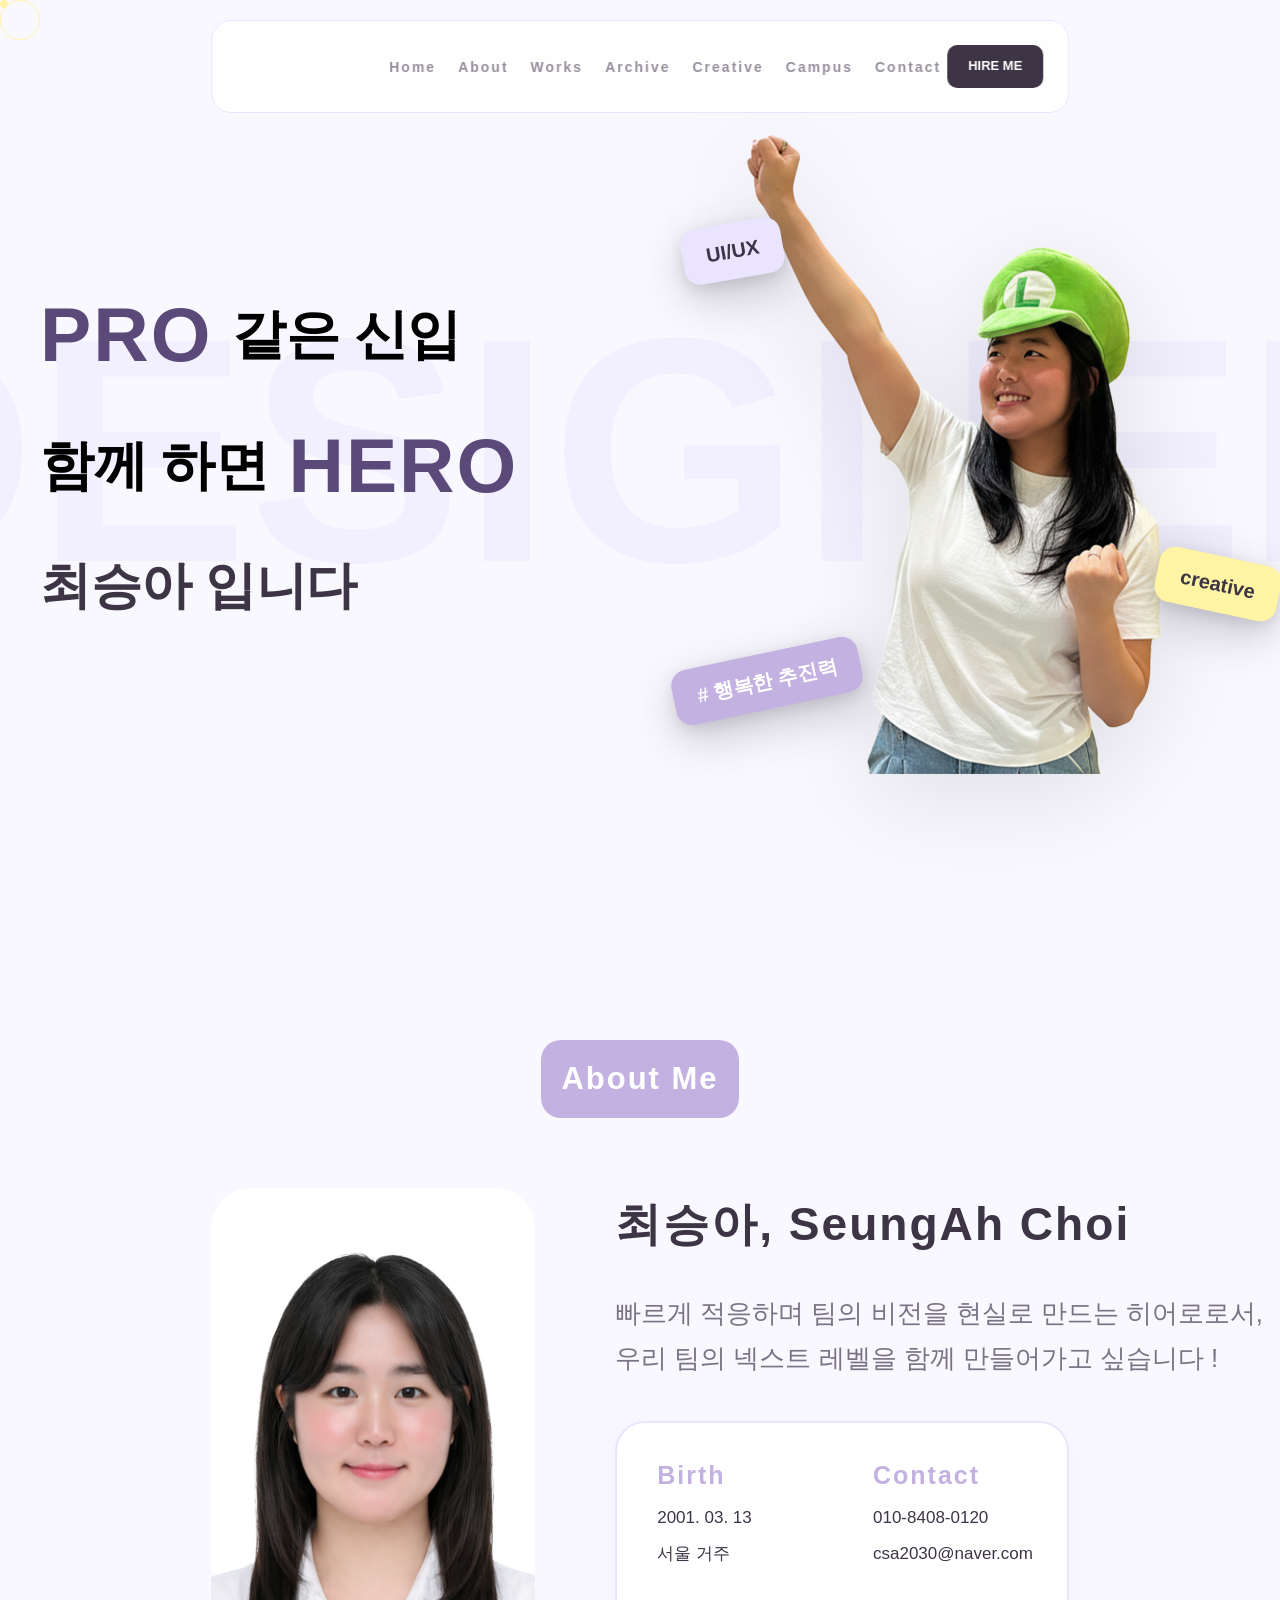
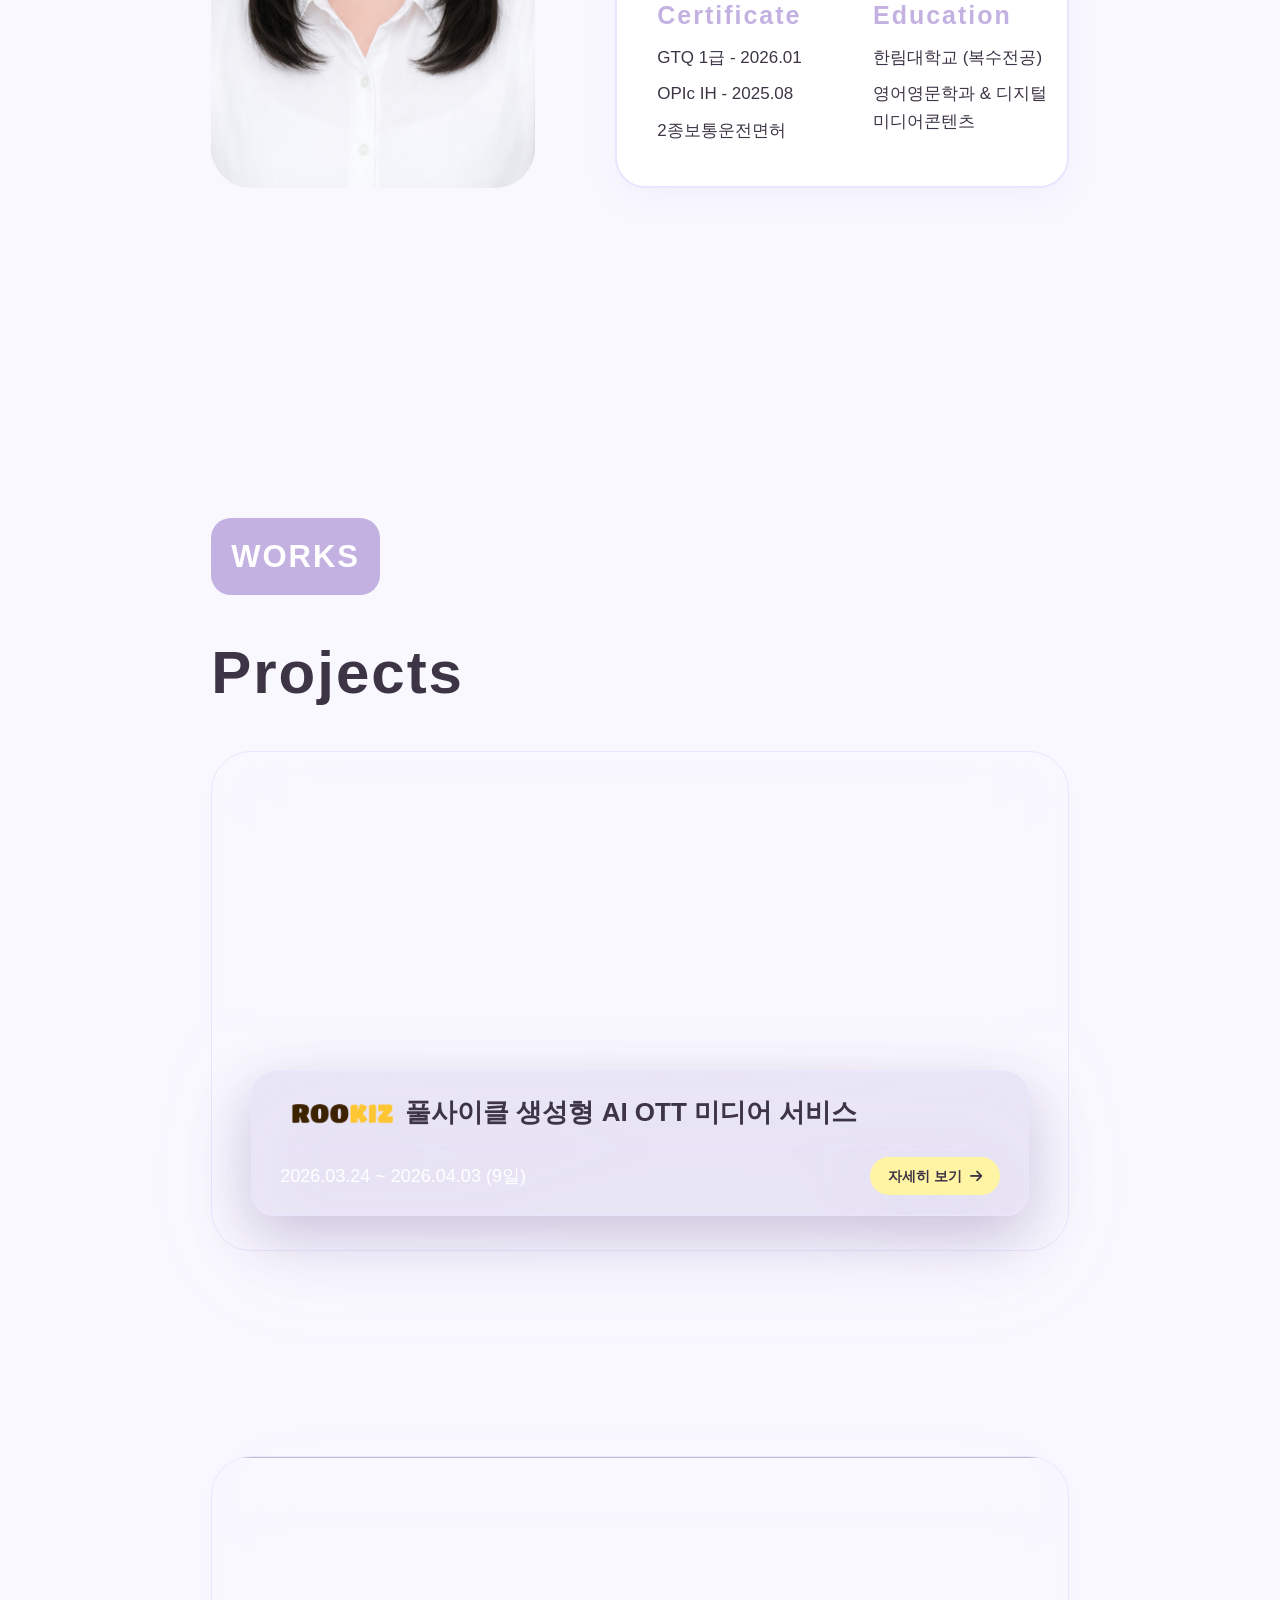
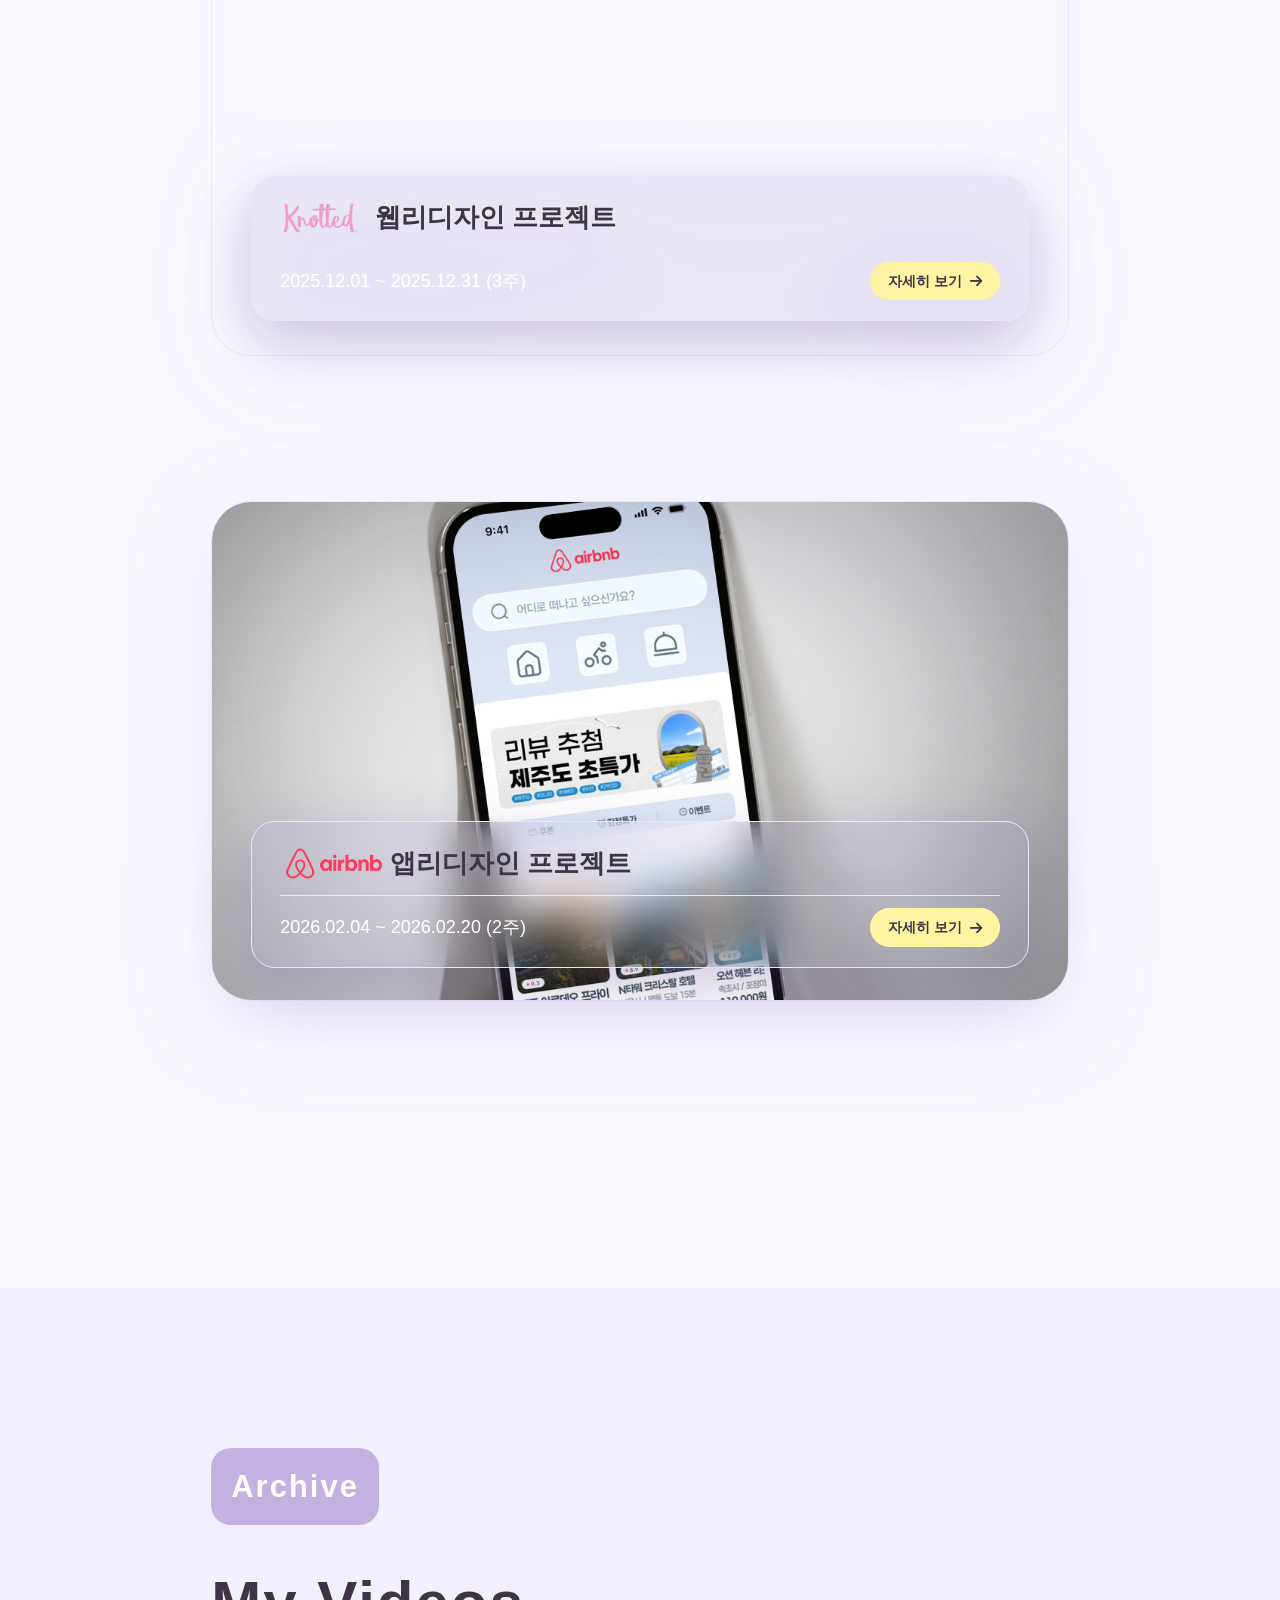
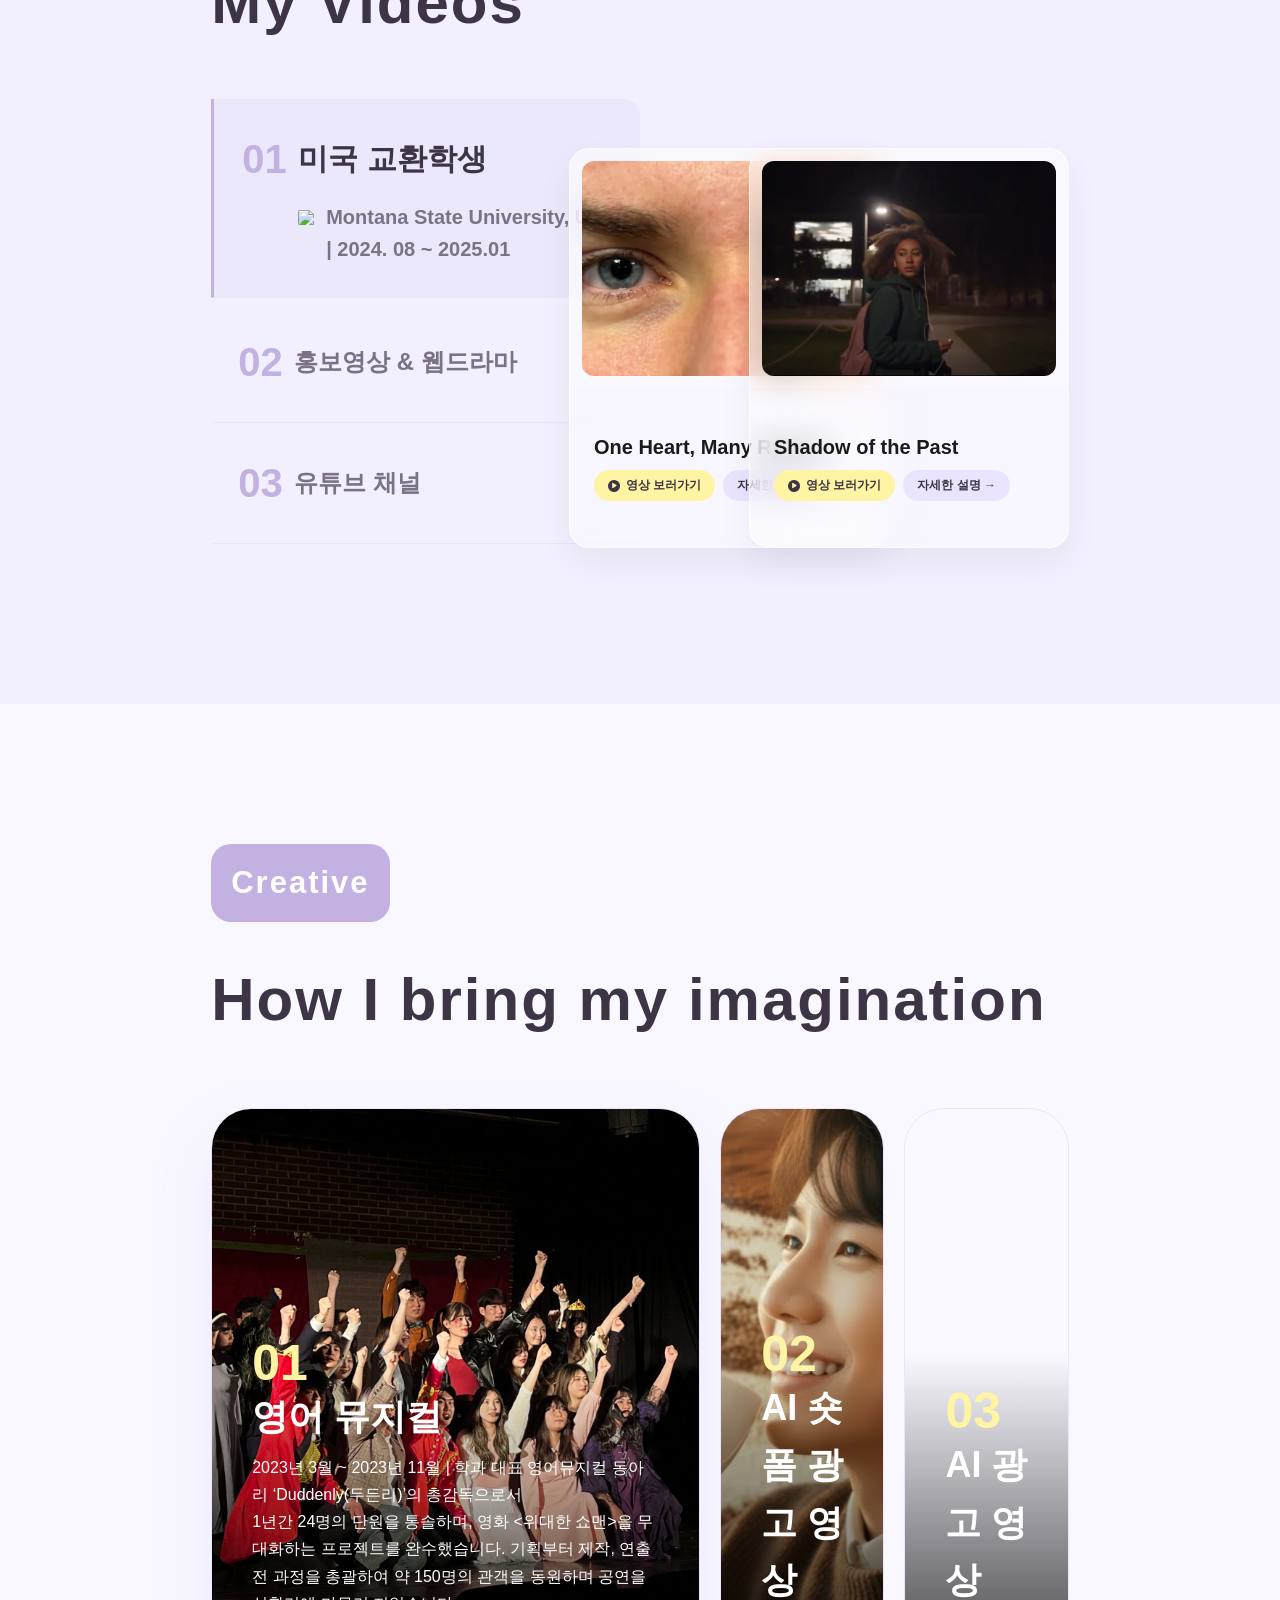
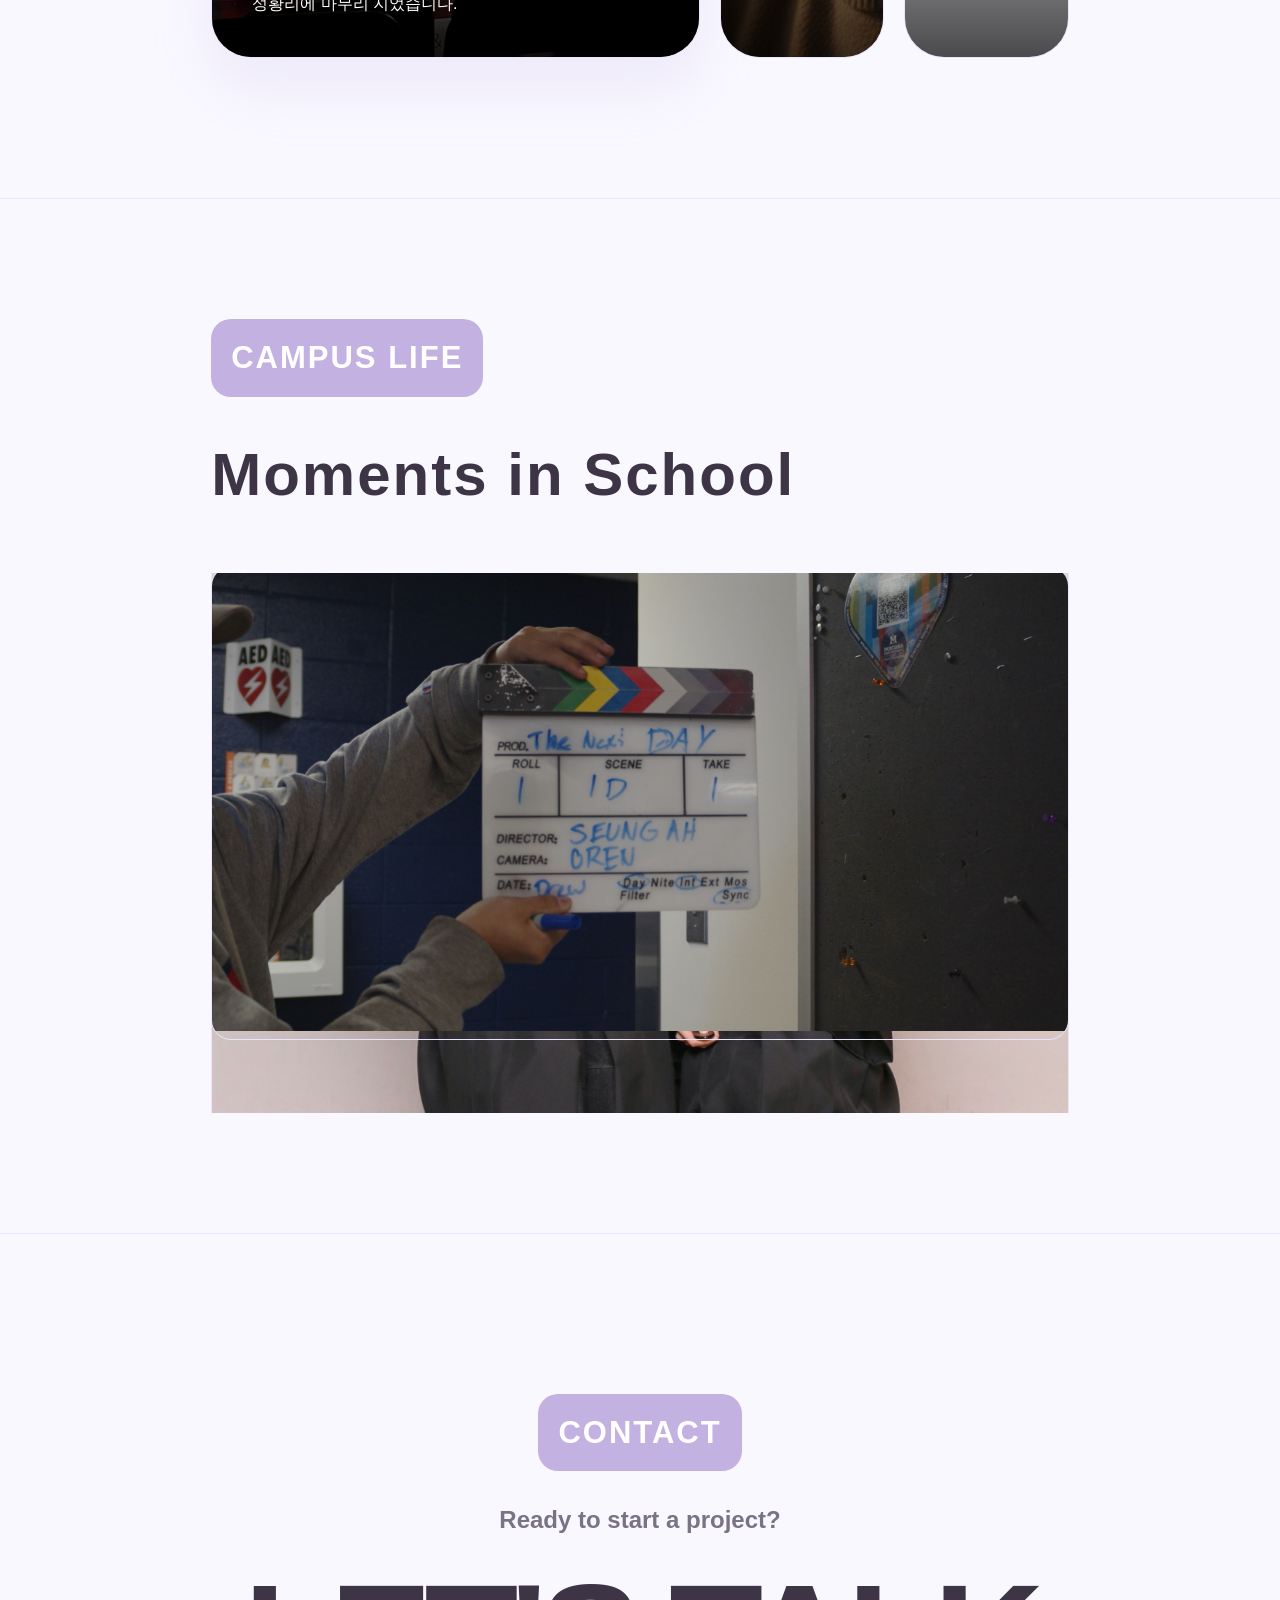
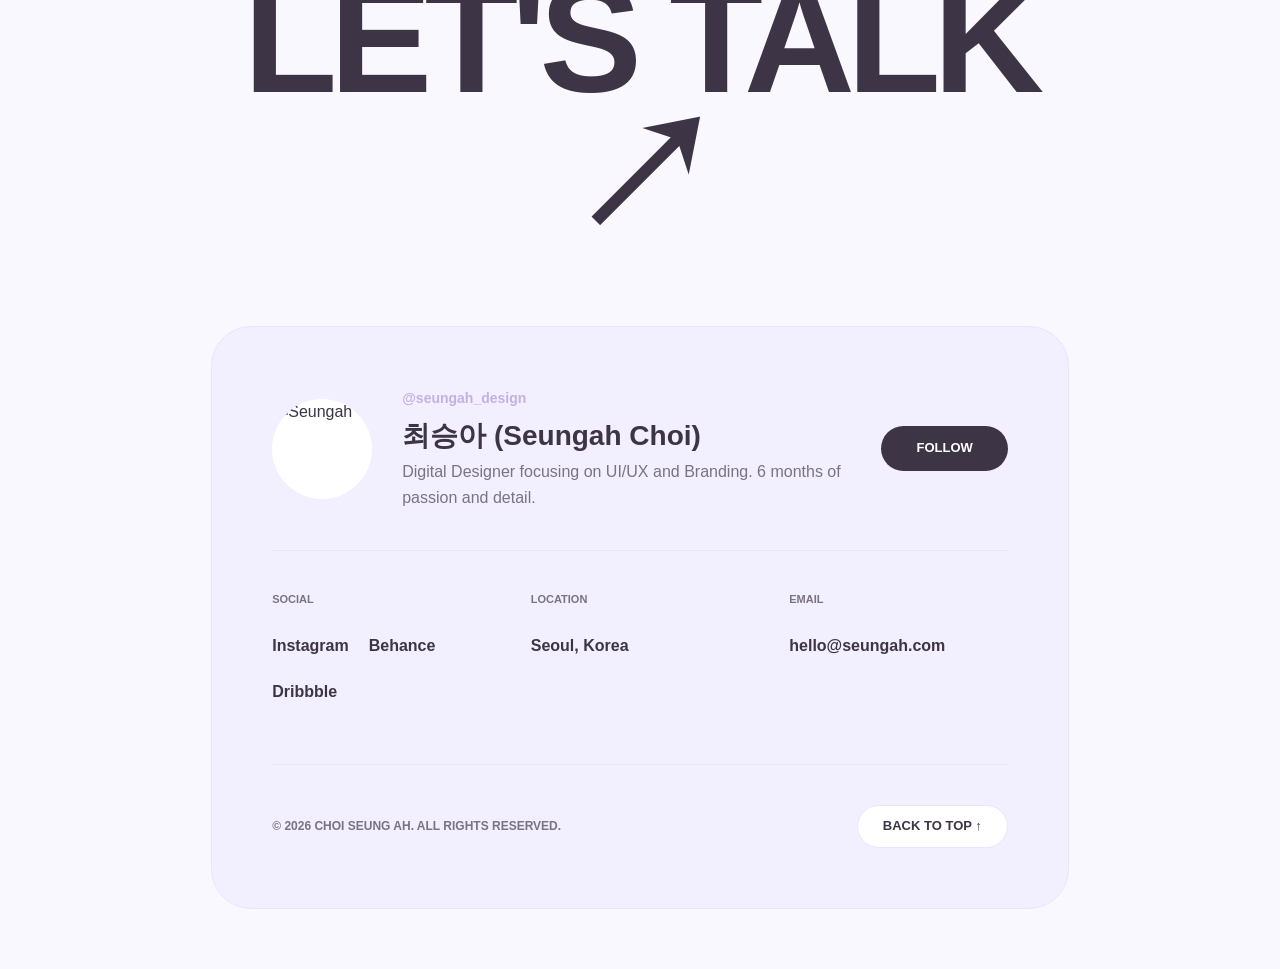
==== commit 5bb9f9e5: "archive 수정" ====
--- a/index.html
+++ b/index.html
@@ -36,8 +36,8 @@
                 <li><a href="#home">Home</a></li>
                 <li><a href="#about">About</a></li>
                 <li><a href="#projects">Works</a></li>
-                <li><a href="#process">Archive</a></li>
-                <li><a href="#process">Process</a></li>
+                <li><a href="#services">Archive</a></li>
+                <li><a href="#process">Creative</a></li>
                 <li><a href="#campus">Campus</a></li>
                 <li><a href="#contact">Contact</a></li>
             </ul>
@@ -76,6 +76,11 @@
         </section>
         <!-- 2. 어바웃 섹션 -->
         <section id="about" class="aboutme">
+            <div class="inner">
+                <div class="aboutme-label-wrap">
+                    <span class="label-about">About Me</span>
+                </div>
+            </div>
             <div class="inner row">
                 <div class="about-visual">
                     <div class="rounded-img">
@@ -83,7 +88,6 @@
                     </div>
                 </div>
                 <div class="about-content">
-                    <span class="label-about">About Me</span>
                     <h2 class="title">최승아, SeungAh Choi</h2>
                     <p class="txt">빠르게 적응하며 팀의 비전을 현실로 만드는 히어로로서,<br>우리 팀의 넥스트 레벨을 함께 만들어가고 싶습니다 !</p>
                     <div class="personal-info">
@@ -127,10 +131,10 @@
                                     <img src="images/rookiz-logo.png" class="card-brand-logo">
                                     <h3>풀사이클 생성형 AI OTT 미디어 서비스</h3>
                                 </div>
-                                <span class="arrow"><i class="fa-solid fa-chevron-right"></i></span>
                             </div>
                             <div class="info-meta">
                                 <span>2026.03.24 ~ 2026.04.03 (9일)</span>
+                                <span class="card-cta">자세히 보기 <i class="fa-solid fa-arrow-right"></i></span>
                             </div>
                         </div>
                     </div>
@@ -144,10 +148,10 @@
                                     <img src="images/knotted-logo.png" class="card-brand-logo card-brand-logo--knotted">
                                     <h3>웹리디자인 프로젝트</h3>
                                 </div>
-                                <span class="arrow"><i class="fa-solid fa-chevron-right"></i></span>
                             </div>
                             <div class="info-meta">
                                 <span>2025.12.01 ~ 2025.12.31 (3주)</span>
+                                <span class="card-cta">자세히 보기 <i class="fa-solid fa-arrow-right"></i></span>
                             </div>
                         </div>
                     </div>
@@ -160,10 +164,10 @@
                                     <img src="images/airbnb-logo.png" class="card-brand-logo card-brand-logo--airbnb">
                                     <h3>앱리디자인 프로젝트</h3>
                                 </div>
-                                <span class="arrow"><i class="fa-solid fa-chevron-right"></i></span>
                             </div>
                             <div class="info-meta">
                                 <span>2026.02.04 ~ 2026.02.20 (2주)</span>
+                                <span class="card-cta">자세히 보기 <i class="fa-solid fa-arrow-right"></i></span>
                             </div>
                         </div>
                     </div>
@@ -173,47 +177,169 @@
         </section>
         <!-- 2-1. 서비스 섹션 (인터랙티브 버전) -->
         <section id="services" class="services">
-            <div class="inner row">
-                <div class="service-left">
-                    <span class="label-about">Archive</span>
-                    <h2 class="title">My Videos</h2>
-                    <div class="service-list">
-                        <div class="service-item active"
-                            data-img="https://demo.7iquid.com/lighter/wp-content/uploads/2025/12/Service-1.jpg">
+            <div class="inner">
+                <span class="label-about">Archive</span>
+                <h2 class="title">My Videos</h2>
+                <div class="service-list">
+                    <!-- 01 미국 교환학생 -->
+                    <div class="service-item active">
+                        <div class="service-item-top">
                             <span class="s-num">01</span>
                             <h3>미국 교환학생</h3>
-                            <p>사용자 중심의 직관적이고 아름다운 인터페이스를 설계합니다.</p>
-                        </div>
-                        <div class="service-item"
-                            data-img="https://demo.7iquid.com/lighter/wp-content/uploads/2025/12/Service-2.jpg">
+                        </div>
+                        <div class="service-desc">
+                            <p class="service-sub"><span class="service-sub-text"><span class="service-sub-first"><img src="https://flagcdn.com/24x18/us.png" alt="미국" class="flag-icon">Montana State University, USA</span><span class="service-sub-date">| 2024. 08 ~ 2025.01</span></span></p>
+                        </div>
+                        <div class="archive-cards" data-card="0">
+                            <div class="archive-cards-inner">
+                                <div class="card-stack">
+                                    <div class="ap-post">
+                                        <div class="ap-post-thumb-placeholder">
+                                            <img src="images/thumb2.PNG" alt="One Heart, Many Rythms">
+                                        </div>
+                                        <div class="ap-post-info">
+                                            <div class="ap-post-info-top">
+                                                <h2 class="ap-post-name">One Heart, Many Rythms</h2>
+                                            </div>
+                                            <div class="ap-post-btns">
+                                                <a href="https://drive.google.com/file/d/1Z4JnKDOosZ0SzAWVchjmhQR-lMmhNtxm/view?usp=sharing" target="_blank" class="ap-btn-watch"><i class="fa-solid fa-circle-play"></i> 영상 보러가기</a>
+                                                <a href="https://mbcdomain.notion.site/33a97cee1df080a78acff268c5fbe1ea" target="_blank" class="ap-btn-more">자세한 설명 →</a>
+                                            </div>
+                                        </div>
+                                    </div>
+                                    <div class="ap-post">
+                                        <div class="ap-post-thumb-placeholder">
+                                            <img src="images/thumb1.PNG" alt="Shadow of the Past">
+                                        </div>
+                                        <div class="ap-post-info">
+                                            <div class="ap-post-info-top">
+                                                <h2 class="ap-post-name">Shadow of the Past</h2>
+                                            </div>
+                                            <div class="ap-post-btns">
+                                                <a href="https://drive.google.com/file/d/1xJfPAsGjkHMPFyXv0N2o1d0KDILeKATl/view?usp=drive_link" target="_blank" class="ap-btn-watch"><i class="fa-solid fa-circle-play"></i> 영상 보러가기</a>
+                                                <a href="https://mbcdomain.notion.site/33a97cee1df080a78acff268c5fbe1ea" target="_blank" class="ap-btn-more">자세한 설명 →</a>
+                                            </div>
+                                        </div>
+                                    </div>
+
+                                </div>
+                            </div>
+                        </div>
+                    </div>
+                    <!-- 02 홍보영상 & 웹드라마 -->
+                    <div class="service-item">
+                        <div class="service-item-top">
                             <span class="s-num">02</span>
                             <h3>홍보영상 & 웹드라마</h3>
-                            <p>브랜드의 가치를 시각적으로 전달하는 고유한 아이덴티티를 만듭니다.</p>
-                        </div>
-                        <div class="service-item"
-                            data-img="https://demo.7iquid.com/lighter/wp-content/uploads/2025/12/Service-3.jpg">
+                        </div>
+                        <div class="service-desc">
+                            <p class="service-sub"><span class="service-sub-text"><span class="service-sub-first">영어영문학과 학생회 기획부장</span><span class="service-sub-date">| 2023. 03 ~ 2024. 03</span></span></p>
+                        </div>
+                        <div class="archive-cards cards-hidden" data-card="1">
+                            <div class="archive-cards-inner">
+                                <div class="card-stack">
+                                    <div class="ap-post">
+                                        <div class="ap-post-thumb-placeholder">
+                                            <img src="images/thumb4.PNG" alt="웹드라마 촬영">
+                                        </div>
+                                        <div class="ap-post-info">
+                                            <div class="ap-post-info-top">
+                                                <h2 class="ap-post-name">The Glorious DELL</h2>
+                                            </div>
+                                            <div class="ap-post-btns">
+                                                <a href="https://www.youtube.com/watch?v=8JPwbexr9Lc" target="_blank" class="ap-btn-watch"><i class="fa-solid fa-circle-play"></i> 영상 보기</a>
+                                                <a href="https://mbcdomain.notion.site/33a97cee1df080dd9994e3211312d005" target="_blank" class="ap-btn-more">자세한 설명 →</a>
+                                            </div>
+                                        </div>
+                                    </div>
+                                    <div class="ap-post">
+                                        <div class="ap-post-thumb-placeholder">
+                                            <img src="images/thumb3.PNG" alt="학과 홍보영상">
+                                        </div>
+                                        <div class="ap-post-info">
+                                            <div class="ap-post-info-top">
+                                                <h2 class="ap-post-name">A Story of Our Growth at Hallym</h2>
+                                            </div>
+                                            <div class="ap-post-btns">
+                                                <a href="https://drive.google.com/file/d/15tUkGoarmBPWUi8hWWZOLosfosoCrzGi/view?usp=sharing" target="_blank" class="ap-btn-watch"><i class="fa-solid fa-circle-play"></i> 영상 보기</a>
+                                                <a href="https://mbcdomain.notion.site/33a97cee1df080dd9994e3211312d005" target="_blank" class="ap-btn-more">자세한 설명 →</a>
+                                            </div>
+                                        </div>
+                                    </div>
+                                    <div class="ap-post">
+                                        <div class="ap-post-thumb-placeholder">
+                                            <img src="images/thumb5.PNG" alt="Our Record for A Year">
+                                        </div>
+                                        <div class="ap-post-info">
+                                            <div class="ap-post-info-top">
+                                                <h2 class="ap-post-name">Duddenly - Our Record for A Year</h2>
+                                            </div>
+                                            <div class="ap-post-btns">
+                                                <a href="https://www.youtube.com/watch?v=7jKSlfSxDWY" target="_blank" class="ap-btn-watch"><i class="fa-solid fa-circle-play"></i> 영상 보기</a>
+                                                <a href="https://mbcdomain.notion.site/Duddenly-8f797cee1df083719c5381955a21f5f7?pvs=74" target="_blank" class="ap-btn-more">자세한 설명 →</a>
+                                            </div>
+                                        </div>
+                                    </div>
+                                </div>
+                            </div>
+                        </div>
+                    </div>
+                    <!-- 03 유튜브 채널 -->
+                    <div class="service-item">
+                        <div class="service-item-top">
                             <span class="s-num">03</span>
                             <h3>유튜브 채널</h3>
-                            <p>디자인을 코드로 완벽하게 구현하여 생동감 있는 웹을 만듭니다.</p>
-                        </div>
-                    </div>
-                </div>
-                <div class="service-right">
-                    <div class="folder-container">
-                        <div class="document doc-1"></div>
-                        <div class="document doc-2"></div>
-                        <div class="document doc-3"></div>
-                        <div class="folder-card">
-                            <div class="folder-card-header">
-                                <div class="folder-card-left">
-                                    <svg xmlns="http://www.w3.org/2000/svg" class="folder-icon" style="height:1.5rem;width:1.5rem;" fill="currentColor" viewBox="0 0 20 20">
-                                        <path fill-rule="evenodd" d="M2 6a2 2 0 012-2h4l2 2h6a2 2 0 012 2v8a2 2 0 01-2 2H4a2 2 0 01-2-2V6zm5 2a1 1 0 00-1 1v1a1 1 0 102 0V9a1 1 0 00-1-1z" clip-rule="evenodd" />
-                                    </svg>
-                                    <h2 class="folder-title">Documents</h2>
+                        </div>
+                        <div class="service-desc">
+                            <p class="service-sub"><span class="service-sub-text"><span class="service-sub-first">유튜브 채널 운영</span><span class="service-sub-date">| 2023 ~ 현재</span></span></p>
+                        </div>
+                        <div class="archive-cards cards-hidden" data-card="2">
+                            <div class="archive-cards-inner">
+                                <div class="card-stack">
+                                    <div class="ap-post">
+                                        <div class="ap-post-thumb-placeholder">
+                                            <img src="images/thumb8.PNG" alt="">
+                                        </div>
+                                        <div class="ap-post-info">
+                                            <div class="ap-post-info-top">
+                                                <h2 class="ap-post-name">팟캐스트형 Q&A 영상</h2>
+                                            </div>
+                                            <div class="ap-post-btns">
+                                                <a href="https://www.youtube.com/watch?v=-tFxuAN3Btk" target="_blank" class="ap-btn-watch"><i class="fa-solid fa-circle-play"></i> 영상 보기</a>
+                                                <a href="https://mbcdomain.notion.site/33a97cee1df080499778dcf22601dd48?pvs=74" target="_blank" class="ap-btn-more">자세한 설명 →</a>
+                                            </div>
+                                        </div>
+                                    </div>
+                                    <div class="ap-post">
+                                        <div class="ap-post-thumb-placeholder">
+                                            <img src="images/thumb7.jpg" alt="콘텐츠 제작기">
+                                        </div>
+                                        <div class="ap-post-info">
+                                            <div class="ap-post-info-top">
+                                                <h2 class="ap-post-name">일상을 담은 브이로그</h2>
+                                            </div>
+                                            <div class="ap-post-btns">
+                                                <a href="https://www.youtube.com/watch?v=U6ivRok-PnI" target="_blank" class="ap-btn-watch"><i class="fa-solid fa-circle-play"></i> 영상 보기</a>
+                                                <a href="https://mbcdomain.notion.site/33a97cee1df080499778dcf22601dd48?pvs=74" target="_blank" class="ap-btn-more">자세한 설명 →</a>
+                                            </div>
+                                        </div>
+                                    </div>
+                                    <div class="ap-post">
+                                        <div class="ap-post-thumb-placeholder">
+                                            <img src="images/thumb6.jpg" alt="유튜브 영상">
+                                        </div>
+                                        <div class="ap-post-info">
+                                            <div class="ap-post-info-top">
+                                                <h2 class="ap-post-name">예능 포맷 영상</h2>
+                                            </div>
+                                            <div class="ap-post-btns">
+                                                <a href="https://www.youtube.com/watch?v=Prr1mdCWQ6o" target="_blank" class="ap-btn-watch"><i class="fa-solid fa-circle-play"></i> 영상 보기</a>
+                                                <a href="#" class="ap-btn-more">자세한 설명 →</a>
+                                            </div>
+                                        </div>
+                                    </div>
+
                                 </div>
-                            </div>
-                            <div class="folder-card-footer">
-                                <p class="file-count">3 files</p>
                             </div>
                         </div>
                     </div>
@@ -223,8 +349,8 @@
         <!-- 4. 프로세스 섹션 (확장형 이미지 레이아웃) -->
         <section id="process" class="process">
             <div class="inner">
-                <span class="label-about">PROCESS</span>
-                <h2 class="title">How I bring ideas</h2>
+                <span class="label-about">Creative</span>
+                <h2 class="title">How I bring my imagination</h2>
                 <div class="process-wrap">
                     <div class="process-box active">
                         <div class="process-bg"
@@ -232,18 +358,21 @@
                         </div>
                         <div class="process-txt">
                             <span class="step">01</span>
-                            <h3>Creative</h3>
+                            <h3>영어 뮤지컬</h3>
                             <p class="desc">2023년 3월 ~ 2023년 11월 | 학과 대표 영어뮤지컬 동아리 ‘Duddenly(두든리)’의 총감독으로서 <br>1년간 24명의 단원을 통솔하며, 영화 <위대한 쇼맨>을 무대화하는 프로젝트를 완수했습니다. 기획부터 제작, 연출 전 과정을 총괄하여 약 150명의 관객을 동원하며 공연을 성황리에 마무리 지었습니다.</p>
                         </div>
                     </div>
                     <div class="process-box">
                         <div class="process-bg"
-                            style="background-image:url('https://demo.7iquid.com/lighter/wp-content/uploads/2025/12/Process-2.jpg')">
+                            style="background-image:url('images/creative1.png')">
+                        </div>
+                        <div class="process-video-card" data-src="https://www.youtube.com/embed/cRNd0qv9ncs">
+                            <iframe frameborder="0" allowfullscreen></iframe>
                         </div>
                         <div class="process-txt">
                             <span class="step">02</span>
-                            <h3>Leadership</h3>
-                            <p class="desc">브랜드와 사용자 요구에 맞춘 정교한 시각적 컨셉을 제안합니다.</p>
+                            <h3>AI 숏폼 광고 영상</h3>
+                            <a href="#" target="_blank" class="desc process-plan-btn">기획안 보러가기 →</a>
                         </div>
                     </div>
                     <div class="process-box">
@@ -252,79 +381,38 @@
                         </div>
                         <div class="process-txt">
                             <span class="step">03</span>
-                            <h3>Challenging</h3>
+                            <h3>AI 광고 영상</h3>
                             <p class="desc">픽셀 퍼펙트한 결과물을 통해 성공적인 런칭을 돕습니다.</p>
                         </div>
                     </div>
                 </div>
             </div>
         </section>
-        <!-- 5. 캠퍼스 라이프 섹션 (Swiper 추가) -->
+        <!-- 5. 캠퍼스 라이프 섹션 (레벨 캐러셀) -->
         <section id="campus" class="campus">
             <div class="inner">
                 <span class="label-about">CAMPUS LIFE</span>
                 <h2 class="title">Moments in School</h2>
-                <div class="swiper campus-swiper">
-                    <div class="swiper-wrapper">
-                        <!-- 슬라이드 6개 이상 추가 -->
-                        <div class="swiper-slide">
-                            <div class="slide-img"><img
-                                    src="https://demo.7iquid.com/lighter/wp-content/uploads/2025/12/Project-1.jpg"
-                                    alt="1"></div>
-                        </div>
-                        <div class="swiper-slide">
-                            <div class="slide-img"><img
-                                    src="https://demo.7iquid.com/lighter/wp-content/uploads/2025/12/Project-2.jpg"
-                                    alt="2"></div>
-                        </div>
-                        <div class="swiper-slide">
-                            <div class="slide-img"><img
-                                    src="https://demo.7iquid.com/lighter/wp-content/uploads/2025/12/Project-3.jpg"
-                                    alt="3"></div>
-                        </div>
-                        <div class="swiper-slide">
-                            <div class="slide-img"><img
-                                    src="https://demo.7iquid.com/lighter/wp-content/uploads/2025/12/Project-4.jpg"
-                                    alt="4"></div>
-                        </div>
-                        <div class="swiper-slide">
-                            <div class="slide-img"><img
-                                    src="https://demo.7iquid.com/lighter/wp-content/uploads/2025/12/Service-1.jpg"
-                                    alt="5"></div>
-                        </div>
-                        <div class="swiper-slide">
-                            <div class="slide-img"><img
-                                    src="https://demo.7iquid.com/lighter/wp-content/uploads/2025/12/Service-2.jpg"
-                                    alt="6"></div>
-                        </div>
-                        <div class="swiper-slide">
-                            <div class="slide-img"><img
-                                    src="https://demo.7iquid.com/lighter/wp-content/uploads/2025/12/Service-3.jpg"
-                                    alt="7"></div>
-                        </div>
-                        <div class="swiper-slide">
-                            <div class="slide-img"><img
-                                    src="https://demo.7iquid.com/lighter/wp-content/uploads/2025/12/Process-1.jpg"
-                                    alt="8"></div>
-                        </div>
-                        <div class="swiper-slide">
-                            <div class="slide-img"><img
-                                    src="https://demo.7iquid.com/lighter/wp-content/uploads/2025/12/Process-2.jpg"
-                                    alt="9"></div>
-                        </div>
-                        <div class="swiper-slide">
-                            <div class="slide-img"><img
-                                    src="https://demo.7iquid.com/lighter/wp-content/uploads/2025/12/Process-3.jpg"
-                                    alt="10"></div>
-                        </div>
-                    </div>
-                    <!-- 페이징/네비게이션 -->
-                    <div class="swiper-pagination"></div>
+                <div class="level-carousel">
+                    <div class="lc-track">
+                        <div class="lc-item"><div class="slide-img"><img src="images/campus1.jpg" alt="1"></div></div>
+                        <div class="lc-item"><div class="slide-img"><img src="images/campus2.jpg" alt="2"></div></div>
+                        <div class="lc-item"><div class="slide-img"><img src="images/campus3.jpg" alt="3"></div></div>
+                        <div class="lc-item"><div class="slide-img"><img src="images/campus4.jpg" alt="4"></div></div>
+                        <div class="lc-item"><div class="slide-img"><img src="images/campus5.jpg" alt="5"></div></div>
+                        <div class="lc-item"><div class="slide-img"><img src="images/campus6.jpg" alt="6"></div></div>
+                    </div>
+                    <div class="lc-nav">
+                        <button class="lc-prev"><i class="fa-solid fa-chevron-left"></i></button>
+                        <button class="lc-next"><i class="fa-solid fa-chevron-right"></i></button>
+                    </div>
                 </div>
             </div>
         </section>
-        <!-- 푸터 섹션 -->
-        <footer id="contact" class="footer">
+    </main>
+
+    <!-- 푸터 섹션 -->
+    <footer id="contact" class="footer">
             <div class="inner">
                 <div class="footer-contact">
                     <span class="label-about">CONTACT</span>
@@ -383,6 +471,8 @@
                 <a href="https://www.figma.com/deck/j0h7huh52FIXXjH69xFaTl" target="_blank" class="modal-btn" id="modal-btn-plan">기획서 보기</a>
                 <a href="https://github.com/seoyun-tech/Rookiz" target="_blank" class="modal-btn" id="modal-btn-git">깃허브 보기</a>
                 <a href="https://mbcdomain.notion.site/AI-OTT-33a97cee1df0804b9981f9114dcc43cd" target="_blank" class="modal-btn" id="modal-btn-notion">노션 보기</a>
+                <a href="#" target="_blank" class="modal-btn" id="modal-btn-video">광고영상 보기</a>
+                <a href="#" target="_blank" class="modal-btn modal-btn--active" id="modal-btn-proto">피그마 보기</a>
                 <a href="https://rookiz-front.onrender.com/" target="_blank" class="modal-btn modal-btn--active" id="modal-btn-site">사이트 보기</a>
             </div>
             <hr class="modal-divider">
--- a/css/style.css
+++ b/css/style.css
@@ -37,10 +37,10 @@
 
 /* 공통 레이아웃 */
 .inner {
-  width: 100%;
+  width: 67%;
   max-width: 1320px;
   margin: 0 auto;
-  padding: 0 24px;
+  padding: 0;
   position: relative;
 }
 .row {
@@ -92,6 +92,10 @@
 }
 .header .inner {
   padding: 0;
+  width: 100%;
+  display: flex;
+  align-items: center;
+  justify-content: space-between;
 }
 .logo {
   text-decoration: none;
@@ -285,6 +289,10 @@
 .aboutme {
   background: var(--bg);
 }
+.aboutme-label-wrap {
+  text-align: center;
+  margin-bottom: 40px;
+}
 .aboutme .inner.row {
   gap: 80px;
   align-items: stretch;
@@ -406,199 +414,262 @@
   background: var(--light);
   padding: 160px 0;
 }
-.service-left {
-  flex: 1.2;
-  padding-right: 80px;
-}
 .service-list {
-  margin-top: 60px;
+  margin-top: 48px;
+  max-width: 50%;
 }
 .service-item {
-  padding: 40px 0;
+  padding: 28px 0 28px 24px;
   border-bottom: 1px solid var(--lavender);
+  border-left: 3px solid transparent;
   cursor: pointer;
-  transition: 0.3s;
-  opacity: 0.4;
+  transition: border-color 0.3s, padding 0.3s;
+}
+.service-item-top {
+  display: flex;
+  align-items: center;
+  gap: 20px;
 }
 .service-item.active {
+  border-bottom-color: transparent;
+  border-left-color: var(--point);
+  padding-left: 28px;
+  background: rgba(195, 177, 225, 0.12);
+  border-radius: 0 16px 16px 0;
+  box-shadow: none;
+  margin-bottom: 4px;
+}
+.s-num {
+  font-size: 40px;
+  font-weight: 700;
+  color: var(--point);
+  flex-shrink: 0;
+  width: 36px;
+}
+.service-item h3 {
+  font-size: 24px;
+  font-weight: 900;
+  color: var(--sub);
+  transition: font-size 0.3s, color 0.3s;
+}
+.service-item.active h3 {
+  font-size: 30px;
+  color: var(--text);
+}
+.service-item p {
+  font-size: 15px;
+  color: var(--sub);
+  display: none;
+}
+.service-item.active .service-desc {
+  display: block;
+}
+.service-desc {
+  display: none;
+  padding-left: 56px;
+  padding-top: 16px;
+}
+.service-item .service-sub {
+  display: flex;
+  font-size: 20px;
+  margin-top: -6px;
+}
+.service-sub {
+  font-size: 30px;
+  font-weight: 650;
+  color: var(--text);
+  margin-bottom: 4px;
+  display: flex;
+}
+.service-sub-text {
+  display: flex;
+  flex-direction: column;
+}
+.service-sub-first {
+  display: flex;
+  align-items: center;
+  gap: 8px;
+}
+.service-sub-date {
+  padding-left: 28px;
+}
+.flag-icon {
+  width: 20px;
+  height: 15px;
+  object-fit: cover;
+  border-radius: 2px;
+  flex-shrink: 0;
+}
+.service-date {
+  font-size: 13px;
+  color: var(--sub);
+  margin-bottom: 14px;
+}
+.service-list-detail {
+  padding-left: 18px;
+  display: flex;
+  flex-direction: column;
+  gap: 10px;
+}
+.service-list-detail li {
+  font-size: 14px;
+  color: var(--sub);
+  line-height: 1.7;
+}
+.service-list-detail li strong {
+  color: var(--text);
+  font-weight: 700;
+  display: block;
+}
+
+
+/* Archive 카드 패널 (우측 하단 배치) */
+.archive-cards {
+  position: absolute;
+  right: 0;
+  top: 280px;
+  width: 48%;
   opacity: 1;
-  border-bottom-color: var(--point);
-}
-.s-num {
-  font-size: 30px;
-  font-weight: 900;
-  color: var(--point);
-  display: block;
-  margin-bottom: 15px;
-}
-.service-item h3 {
-  font-size: 32px;
-  font-weight: 900;
-  margin-bottom: 15px;
-  transition: 0.3s;
-}
-.service-item p {
-  font-size: 16px;
-  color: var(--sub);
-  max-width: 500px;
-  display: none;
-}
-.service-item.active p {
-  display: block;
-}
-.service-item.active h3 {
-  color: var(--text);
-  transform: translateX(10px);
-}
-
-.service-right {
-  flex: 1;
-  position: sticky;
-  top: 20%;
-  height: 500px;
-}
-
-/* Archive 섹션 폴더 애니메이션 */
-@keyframes doc-rise-1 {
-  from { transform: translateX(-58%) rotate(-7deg) scale(1); bottom: 53px; opacity: 0.75; }
-  to   { transform: translateX(-58%) rotate(-12deg) scale(1.03); bottom: 70px; opacity: 1; }
-}
-@keyframes doc-rise-2 {
-  from { transform: translateX(-50%) rotate(1deg) scale(1); bottom: 50px; opacity: 0.95; }
-  to   { transform: translateX(-50%) rotate(2deg) scale(1.04); bottom: 75px; opacity: 1; }
-}
-@keyframes doc-rise-3 {
-  from { transform: translateX(-42%) rotate(8deg) scale(1); bottom: 54px; opacity: 0.85; }
-  to   { transform: translateX(-42%) rotate(14deg) scale(1.03); bottom: 71px; opacity: 1; }
-}
-@keyframes folder-lift-tilt {
-  from {
-    transform: translateY(0) rotateY(0deg) scale(1);
-    box-shadow: 0 4px 10px -1px rgba(0,0,0,0.1), 0 2px 6px -2px rgba(0,0,0,0.08);
-  }
-  to {
-    transform: translateY(-6px) rotateY(-5deg) scale(1.02);
-    box-shadow: 0 14px 25px -6px rgba(13,148,136,0.15), 0 6px 14px -4px rgba(13,148,136,0.1);
-  }
-}
-@keyframes folder-icon-pulse {
-  0%, 100% { transform: scale(1); }
-  50%       { transform: scale(1.12); }
-}
-@keyframes folder-shine {
-  0%   { transform: translateX(-150%) skewX(-25deg); opacity: 0.3; }
-  100% { transform: translateX(150%) skewX(-25deg); opacity: 0.3; }
-}
-
-.folder-container {
+  transform: translateY(0);
+  transition: opacity 0.35s ease, transform 0.4s ease;
+  z-index: 5;
+}
+.archive-cards-inner {
   position: relative;
+  padding: 0;
+  display: flex;
+  justify-content: flex-end; /* 오른쪽 정렬로 변경 */
+}
+.archive-cards.cards-hidden {
+  opacity: 0;
+  transform: translateY(12px);
+  pointer-events: none;
+}
+/* 카드 스택 */
+.card-stack {
+  display: flex;
+  justify-content: flex-end; /* 오른쪽 정렬 */
+  align-items: flex-start;
+  padding: 20px 0;
+  width: 100%;
+}
+.card-stack .ap-post {
+  flex: 0 0 320px;
+  margin-left: -140px; /* 왼쪽 카드를 덮으며 겹침 */
+  transition: transform 0.3s cubic-bezier(0.34, 1.56, 0.64, 1), z-index 0s;
+  cursor: pointer;
+}
+/* z-index 반전: 오른쪽 카드가 가장 위로 */
+.card-stack .ap-post:nth-child(1) { z-index: 1; margin-left: 0; }
+.card-stack .ap-post:nth-child(2) { z-index: 2; }
+.card-stack .ap-post:nth-child(3) { z-index: 3; }
+.card-stack .ap-post:nth-child(4) { z-index: 4; }
+
+.card-stack .ap-post:hover {
+  transform: translateY(-14px);
+  z-index: 10;
+}
+/* [유리(Glassmorphism) 스타일 적용] */
+.ap-post {
+  background: rgba(255, 255, 255, 0.45); /* 반투명 배경 */
+  backdrop-filter: blur(16px); /* 배경 블러 효과 */
+  -webkit-backdrop-filter: blur(16px);
+  border: 1px solid rgba(255, 255, 255, 0.6); /* 유리 테두리 느낌 */
+  border-radius: 20px;
+  padding: 0;
+  box-shadow: 0 15px 35px rgba(0, 0, 0, 0.05);
+  height: 400px;
+  display: flex;
+  flex-direction: column;
+  overflow: hidden;
+  box-sizing: border-box;
+  transition: transform 0.3s ease, background 0.3s ease, box-shadow 0.3s ease;
+}
+.ap-post:hover {
+  background: rgba(255, 255, 255, 0.65); /* 호버 시 약간 더 불투명하게 */
+  transform: translateY(-10px);
+  box-shadow: 0 20px 50px rgba(0, 0, 0, 0.1);
+}
+.ap-post-thumb-placeholder {
+  width: 100%;
+  height: 60%;
+  background: rgba(255, 255, 255, 0.2); /* 이미지 주변도 유리 느낌으로 */
+  padding: 12px;
+  box-sizing: border-box;
+  overflow: hidden;
+  position: relative;
+}
+.ap-post-thumb-placeholder img {
   width: 100%;
   height: 100%;
-  padding-top: 50px;
-  margin: 0;
-  font-family: "Pretendard", sans-serif;
-  perspective: 1000px;
-}
-.folder-container .document {
-  position: absolute;
-  bottom: 50px;
-  left: 50%;
-  width: 70%;
-  height: 115px;
-  background-color: #ffffff;
-  box-shadow: inset 0 0 5px rgba(0,0,0,0.03), 0 2px 5px rgba(0,0,0,0.08);
-  border-radius: 0.375rem;
-  transform-origin: bottom center;
-  opacity: 0.9;
-  transition: transform 0.5s cubic-bezier(0.83,0,0.17,1), bottom 0.5s cubic-bezier(0.83,0,0.17,1), opacity 0.5s ease-out;
-  background-image:
-    linear-gradient(to right, #0d9488 30%, #2dd4bf 70%),
-    linear-gradient(to bottom, #d1d5db 1px, transparent 1px),
-    linear-gradient(to bottom, #d1d5db 1px, transparent 1px),
-    linear-gradient(to bottom, #d1d5db 1px, transparent 1px);
-  background-size: 100% 5px, 85% 10px, 85% 10px, 85% 10px;
-  background-repeat: no-repeat, repeat-y, repeat-y, repeat-y;
-  background-position: top left, center 20px, center 30px, center 40px;
-  border: 1px solid #e5e7eb;
-}
-.folder-container .doc-1 { transform: translateX(-58%) rotate(-7deg);  z-index: 1; bottom: 53px; opacity: 0.8;  height: 110px; background-position: top left, center 22px, center 32px, center 42px; }
-.folder-container .doc-2 { transform: translateX(-50%) rotate(1deg);   z-index: 2; bottom: 50px; opacity: 0.95; width: 75%; background-size: 100% 5px, 80% 10px, 90% 10px, 85% 10px; }
-.folder-container .doc-3 { transform: translateX(-42%) rotate(8deg);   z-index: 3; bottom: 54px; opacity: 0.9;  height: 112px; background-position: top left, center 18px, center 28px, center 38px; }
-
-.folder-container:hover .doc-1      { animation: doc-rise-1 0.5s  cubic-bezier(0.34,1.56,0.64,1) forwards; }
-.folder-container:hover .doc-2      { animation: doc-rise-2 0.55s cubic-bezier(0.34,1.56,0.64,1) forwards; }
-.folder-container:hover .doc-3      { animation: doc-rise-3 0.6s  cubic-bezier(0.34,1.56,0.64,1) forwards; }
-.folder-container:hover .folder-card       { animation: folder-lift-tilt  0.5s cubic-bezier(0.83,0,0.17,1) forwards; }
-.folder-container:hover .folder-icon       { animation: folder-icon-pulse 0.8s ease-in-out; }
-.folder-container:hover .folder-card::before { animation: folder-shine 1s ease-out; }
-
-.folder-card {
-  position: absolute;
-  bottom: 0;
-  left: 0;
-  right: 0;
-  overflow: hidden;
-  background-color: rgba(255,255,255,0.15);
-  backdrop-filter: blur(16px);
-  -webkit-backdrop-filter: blur(16px);
-  border: 1px solid rgba(204,251,241,0.2);
-  border-radius: 1.1rem;
-  box-shadow: 0 4px 10px -1px rgba(0,0,0,0.1), 0 2px 6px -2px rgba(0,0,0,0.08);
-  padding: 1.5rem;
-  z-index: 10;
-  transition: transform 0.5s cubic-bezier(0.83,0,0.17,1), box-shadow 0.5s cubic-bezier(0.83,0,0.17,1);
-  transform-style: preserve-3d;
-}
-.folder-card::before {
-  content: '';
-  position: absolute;
-  top: 0; left: 0;
-  width: 70px; height: 100%;
-  background: linear-gradient(to right, rgba(255,255,255,0) 0%, rgba(255,255,255,0.3) 50%, rgba(255,255,255,0) 100%);
-  transform: translateX(-150%) skewX(-25deg);
-}
-.folder-card > * {
-  position: relative;
-  z-index: 1;
-  transform: translateZ(1px);
-}
-.folder-card-header {
-  display: flex;
-  justify-content: space-between;
-  align-items: center;
-  margin-bottom: 1rem;
-}
-.folder-card-left {
-  display: flex;
-  align-items: center;
-  gap: 0.625rem;
-}
-.folder-card-footer {
-  display: flex;
-  justify-content: flex-start;
-  align-items: center;
-  margin-top: 0.25rem;
-}
-.folder-icon {
-  color: #fcd34d;
-  filter: drop-shadow(0 1px 2px rgba(0,0,0,0.25));
-  transition: transform 0.5s cubic-bezier(0.83,0,0.17,1);
-}
-.folder-title {
-  color: #fef3c7;
-  font-size: 1.25rem;
-  font-weight: 600;
-  text-shadow: 0 1px 2px rgba(0,0,0,0.3);
-}
-.file-count {
-  color: #fde68a;
-  font-size: 0.8rem;
-  text-shadow: 0 1px 2px rgba(0,0,0,0.2);
-  transition: color 0.4s ease-out;
-}
-.folder-container:hover .file-count {
-  color: #fef9c3;
-}
+  object-fit: cover;
+  display: block;
+  border-radius: 12px; /* 축소된 이미지의 모서리도 둥글게 */
+}
+.ap-post-info {
+  height: 40%; /* 33.4%에서 40%로 확대하여 여백 확보 */
+  padding: 20px 24px; /* 패딩 균형 조정 */
+  display: flex;
+  flex-direction: column;
+  justify-content: center;
+  gap: 10px; /* 요소 간 간격 살짝 확대 */
+}
+.ap-post-name {
+  font-size: 20px;
+  font-weight: 800;
+  color: #1a1a1a;
+  line-height: 1.3;
+  margin-bottom: 0; /* sub가 없어졌으므로 마진 제거 */
+}
+.ap-post-sub { display: none !important; }
+.ap-post-category { display: none; } /* 텍스트 추가 방지 */
+.ap-post-desc { display: none !important; }
+.ap-post-like {
+  text-decoration: none;
+  color: var(--text);
+  font-size: 1rem;
+  opacity: 0.5;
+  transition: all 0.3s ease;
+  flex-shrink: 0;
+}
+.ap-post-like:hover { opacity: 1; }
+.ap-post-like.active {
+  color: rgb(220, 60, 60);
+  opacity: 1;
+}
+
+
+.ap-post-btns {
+  display: flex;
+  gap: 8px;
+}
+.ap-btn-watch,
+.ap-btn-more {
+  display: inline-flex;
+  align-items: center;
+  gap: 6px;
+  padding: 6px 14px;
+  border-radius: 100px;
+  font-size: 12px;
+  font-weight: 700;
+  font-family: "Pretendard Variable", Pretendard, sans-serif;
+  text-decoration: none;
+  transition: all 0.25s ease;
+}
+.ap-btn-watch {
+  background: var(--butter);
+  color: var(--text);
+}
+.ap-btn-watch:hover { background: #ffe44d; }
+.ap-btn-more {
+  background: var(--lavender);
+  color: var(--text);
+}
+.ap-btn-more:hover {
+  background: var(--point);
+  color: #fff;
+}
+
 
 /* 3. 프로젝트 섹션 */
 .project-cards-wrap {
@@ -622,6 +693,31 @@
   border: 1px solid var(--lavender);
   width: 100%;
   height: 500px;
+  position: relative;
+}
+.img-holder::before {
+  content: '';
+  position: absolute;
+  top: 0;
+  left: -200%;
+  width: 60%;
+  height: 100%;
+  background: linear-gradient(
+    105deg,
+    transparent 20%,
+    rgba(255,255,255,0.35) 50%,
+    transparent 80%
+  );
+  transform: skewX(-20deg);
+  z-index: 2;
+  pointer-events: none;
+}
+.project-card:hover .img-holder::before {
+  animation: shine 1.1s cubic-bezier(0.01, 0.56, 1, 1) forwards;
+}
+@keyframes shine {
+  0%   { left: -200%; }
+  100% { left: 150%; }
 }
 .img-holder img {
   display: block;
@@ -629,6 +725,18 @@
   height: 135%;
   object-fit: cover;
   transform: translateX(-10%) translateY(-20%);
+}
+.project-card:hover .img-holder img {
+  transform: translateX(-10%) translateY(-20%);
+}
+.project-card:hover .img-holder img.img-pos-1 {
+  transform: translateX(-20%) translateY(0%);
+}
+.project-card:hover .img-holder img.img-pos-2 {
+  transform: translateX(-10%) translateY(-15%);
+}
+.project-card:hover .img-holder img.img-pos-3 {
+  transform: translateX(-20%) translateY(-30%);
 }
 .img-holder img.img-pos-1 {
   width: 160%;
@@ -677,14 +785,6 @@
   font-size: 26px;
   font-weight: 900;
 }
-.arrow {
-  font-size: 30px;
-  transition: 0.3s;
-}
-.project-card:hover .arrow {
-  color: var(--butter);
-  transform: translateX(10px) rotate(-45deg);
-}
 .project-title-wrap {
   display: flex;
   align-items: center;
@@ -730,9 +830,27 @@
   align-items: center;
   border-top: 1px solid var(--lavender);
   padding-top: 12px;
-  font-size: 20px;
+  font-size: 18px;
   font-weight: 400;
   color: white;
+}
+.card-cta {
+  display: flex;
+  align-items: center;
+  gap: 8px;
+  background: var(--butter);
+  color: var(--text);
+  font-size: 14px;
+  font-weight: 700;
+  font-family: 'Pretendard', sans-serif;
+  padding: 8px 18px;
+  border-radius: 100px;
+  white-space: nowrap;
+  transition: gap 0.3s ease, background 0.3s ease;
+}
+.project-card:hover .card-cta {
+  gap: 14px;
+  background: #ffe44d;
 }
 
 /* 4. 프로세스 섹션 */
@@ -799,6 +917,18 @@
   margin-top: 8px;
   display: none;
 }
+.process-plan-btn {
+  display: none;
+  margin-top: 12px;
+  padding: 10px 20px;
+  background: var(--butter);
+  color: var(--text);
+  border-radius: 100px;
+  font-weight: 700;
+  font-size: 14px;
+  text-decoration: none;
+  width: fit-content;
+}
 .process-box.active .step,
 .process-box.active h3,
 .process-box.active .desc {
@@ -806,6 +936,26 @@
 }
 .process-box.active .desc {
   display: block;
+}
+.process-box.active:has(.process-video-card) .process-bg {
+  opacity: 0;
+}
+.process-video-card {
+  position: absolute;
+  inset: 0;
+  display: none;
+  z-index: 1;
+  pointer-events: none;
+}
+.process-video-card iframe {
+  width: 100%;
+  height: 100%;
+  border: none;
+  pointer-events: auto;
+}
+.process-box.active .process-video-card {
+  display: block;
+  animation: proc-dissolve 0.6s ease 0.5s both;
 }
 @keyframes proc-dissolve {
   from { opacity: 0; }
@@ -958,8 +1108,44 @@
 }
 .modal-stack {
   display: flex;
+  flex-direction: column;
+  gap: 10px;
+}
+.modal-stack:not(.modal-stack--flat) {
+  max-height: 120px;
+  overflow-y: auto;
+  padding-right: 6px;
+  scrollbar-width: thin;
+  scrollbar-color: var(--point) transparent;
+}
+.modal-stack--flat {
+  display: grid;
+  grid-template-columns: repeat(3, max-content);
+  gap: 6px;
+}
+.modal-stack--flat .stack-tag:last-child {
+  padding: 4px 10px;
+}
+.stack-row {
+  display: flex;
+  align-items: flex-start;
+  gap: 12px;
+}
+.stack-cat {
+  flex-shrink: 0;
+  width: 72px;
+  padding: 4px 0;
+  font-size: 11px;
+  font-weight: 700;
+  font-family: "Pretendard Variable", Pretendard, sans-serif;
+  color: var(--sub);
+  letter-spacing: 0.03em;
+  text-transform: uppercase;
+}
+.stack-tags {
+  display: flex;
   flex-wrap: wrap;
-  gap: 8px;
+  gap: 6px;
 }
 .stack-tag {
   padding: 4px 14px;
@@ -1132,40 +1318,122 @@
   border-top: 1px solid var(--lavender);
 }
 .campus .inner {
+  overflow: visible;
+}
+
+/* 레벨 캐러셀 */
+.level-carousel {
+  margin-top: 50px;
   overflow: hidden;
 }
-.campus-swiper {
-  margin-top: 50px;
-  overflow: visible;
-}
-.campus-swiper .swiper-slide {
-  width: 250px;
-  height: 320px;
-  transition: 0.4s;
+.lc-track {
+  position: relative;
+  height: 460px;
+}
+.lc-item {
+  position: absolute;
+  top: 50%;
+  transform: translateY(-50%);
+  overflow: hidden;
+  border-radius: 20px;
+  border: 1px solid var(--lavender);
+  cursor: pointer;
+  transition:
+    left 0.8s cubic-bezier(0.4, 0, 0.2, 1),
+    width 0.8s cubic-bezier(0.4, 0, 0.2, 1),
+    height 0.8s cubic-bezier(0.4, 0, 0.2, 1),
+    opacity 0.8s ease;
 }
 .slide-img {
   width: 100%;
   height: 100%;
-  border-radius: 24px;
-  overflow: hidden;
-  border: 1px solid var(--lavender);
 }
 .slide-img img {
   width: 100%;
   height: 100%;
   object-fit: cover;
 }
-.campus-swiper .swiper-slide-active {
-  transform: scale(1.05);
-  z-index: 10;
-}
-
-/* Swiper 커스텀 페이징 */
-.swiper-pagination {
-  bottom: -40px !important;
-}
-.swiper-pagination-bullet {
-  background: var(--point);
+
+/* 레벨별 위치/크기 */
+.lc-item[data-level="0"] {
+  left: 32%;
+  width: 36%;
+  height: 100%;
+  opacity: 1;
+  z-index: 5;
+  box-shadow: 0 30px 70px rgba(61, 52, 69, 0.2);
+}
+.lc-item[data-level="-1"] {
+  left: 7%;
+  width: 27%;
+  height: 82%;
+  opacity: 0.75;
+  z-index: 4;
+}
+.lc-item[data-level="1"] {
+  left: 66%;
+  width: 27%;
+  height: 82%;
+  opacity: 0.75;
+  z-index: 4;
+}
+.lc-item[data-level="-2"] {
+  left: -5%;
+  width: 16%;
+  height: 64%;
+  opacity: 0.35;
+  z-index: 3;
+}
+.lc-item[data-level="2"] {
+  left: 89%;
+  width: 16%;
+  height: 64%;
+  opacity: 0.35;
+  z-index: 3;
+}
+.lc-item[data-level="-3"] {
+  left: -25%;
+  width: 16%;
+  height: 64%;
+  opacity: 0;
+  pointer-events: none;
+  z-index: 1;
+}
+.lc-item[data-level="3"] {
+  left: 110%;
+  width: 16%;
+  height: 64%;
+  opacity: 0;
+  pointer-events: none;
+  z-index: 1;
+}
+
+/* 캐러셀 버튼 */
+.lc-nav {
+  display: flex;
+  justify-content: center;
+  gap: 16px;
+  margin-top: 32px;
+}
+.lc-prev,
+.lc-next {
+  width: 48px;
+  height: 48px;
+  border-radius: 50%;
+  border: 1px solid var(--lavender);
+  background: white;
+  color: var(--text);
+  font-size: 15px;
+  cursor: pointer;
+  display: flex;
+  align-items: center;
+  justify-content: center;
+  transition: background 0.25s, transform 0.25s;
+}
+.lc-prev:hover,
+.lc-next:hover {
+  background: var(--butter);
+  transform: scale(1.12);
 }
 
 /* 반응형 */
@@ -1183,30 +1451,34 @@
     margin: 0 auto;
   }
   .header {
-    width: 92%;
-    padding: 12px 20px;
-    height: auto;
+    width: 96%;
+    padding: 0 14px;
+    height: 64px;
   }
   .header .inner {
-    flex-wrap: wrap;
-    gap: 8px 0;
-  }
-  .header .logo {
-    order: 1;
-  }
-  .header .btn-black {
-    order: 2;
-    margin-left: auto;
+    flex-wrap: nowrap;
+    gap: 0;
+    align-items: center;
+  }
+  .header .logo dotlottie-player {
+    width: 90px;
+    height: 45px;
   }
   .nav-menu {
     display: flex;
-    gap: 12px;
-    order: 3;
-    flex: 0 0 100%;
+    gap: 2px;
+    flex: 1;
     justify-content: center;
   }
   .nav-menu a {
-    font-size: 13px;
+    font-size: 11px;
+    letter-spacing: 0.5px;
+    padding: 4px 5px;
+  }
+  .header .btn-black {
+    font-size: 11px;
+    padding: 7px 12px;
+    flex-shrink: 0;
   }
   .hero {
     height: auto;
@@ -1247,31 +1519,60 @@
 
   /* 어바웃 섹션: 좌우 배치 유지 및 박스 크기 확대 */
   .aboutme .inner.row {
-    flex-direction: row; /* 좌우 배치 유지 */
-    gap: 40px;
-    align-items: flex-start;
+    flex-direction: column;
+    gap: 32px;
+    align-items: center;
+  }
+  .about-visual {
+    width: 100%;
+    max-width: 340px;
+    flex: none;
+    padding-bottom: 0;
+  }
+  .rounded-img {
+    height: 400px;
+    border-radius: 24px;
   }
   .about-content {
-    flex: 1.4; /* 상자가 들어있는 영역을 더 넓게 */
+    flex: none;
+    width: 100%;
     text-align: left;
   }
-  .about-visual {
-    flex: 1;
-    max-width: 400px;
+  .aboutme .title {
+    white-space: normal;
+    font-size: clamp(22px, 4vw, 40px);
+    margin-bottom: 16px;
+  }
+  .label-about {
+    font-size: 20px;
+    padding: 10px 16px;
+    margin-bottom: 16px;
+  }
+  .txt {
+    white-space: normal;
+    font-size: clamp(14px, 2vw, 18px);
+    margin-bottom: 28px;
   }
   .personal-info {
-    padding: 45px; /* 안쪽 여백을 대폭 늘려 상자를 키움 */
-    gap: 30px;
+    padding: 24px;
+    column-gap: 24px;
+    row-gap: 20px;
+    margin-bottom: 32px;
+  }
+  .info-key {
+    font-size: 18px;
+  }
+  .personal-info .info-val {
+    font-size: 14px;
   }
   .skill-list {
     justify-content: flex-start;
-  }
-
-  .service-left {
-    padding-right: 0;
-  }
-  .service-right {
-    display: none;
+    flex-wrap: wrap;
+  }
+
+  /* 아카이브 섹션 반응형 */
+  .service-list {
+    max-width: 100%;
   }
   .footer-card {
     padding: 40px 20px;
@@ -1300,4 +1601,171 @@
   .info-links {
     justify-content: center;
   }
-}
+
+  /* 모달 반응형 (태블릿) */
+  .modal-box {
+    padding: 36px 32px;
+    max-height: 88vh;
+    overflow-y: auto;
+    scrollbar-width: thin;
+    scrollbar-color: var(--butter) transparent;
+  }
+  .modal-box::-webkit-scrollbar {
+    width: 6px;
+  }
+  .modal-box::-webkit-scrollbar-thumb {
+    background: var(--butter);
+    border-radius: 100px;
+  }
+  .modal-box::-webkit-scrollbar-track {
+    background: transparent;
+  }
+  .modal-content {
+    flex-direction: column;
+    gap: 28px;
+  }
+  .modal-img-wrap {
+    width: 100%;
+  }
+  .modal-img-wrap img {
+    height: 260px;
+  }
+  .modal-img-wrap.is-video {
+    height: 260px;
+  }
+  .modal-btns {
+    flex-wrap: wrap;
+    gap: 10px;
+  }
+  .modal-btn {
+    padding: 9px 20px;
+    font-size: 14px;
+  }
+}
+
+/* 모달 반응형 (모바일) */
+@media (max-width: 600px) {
+  .header {
+    width: 96%;
+    padding: 0 10px;
+    height: 54px;
+  }
+  .header .logo dotlottie-player {
+    width: 72px;
+    height: 36px;
+  }
+  .nav-menu {
+    gap: 0;
+  }
+  .nav-menu a {
+    font-size: 9.5px;
+    letter-spacing: 0;
+    padding: 3px 4px;
+  }
+  .header .btn-black {
+    font-size: 10px;
+    padding: 6px 9px;
+  }
+  .rounded-img {
+    height: 280px;
+  }
+  .personal-info {
+    grid-template-columns: 1fr;
+    padding: 20px;
+  }
+  .inner {
+    width: 92%;
+  }
+  .services {
+    padding: 80px 0;
+  }
+  .glass-panel {
+    height: 220px;
+  }
+  .folder-card {
+    width: 110px;
+    height: 155px;
+    font-size: 12px;
+  }
+  .folder-card-name {
+    font-size: 20px;
+  }
+  .service-item {
+    padding: 20px 0 20px 16px;
+  }
+  .service-item h3 {
+    font-size: 20px;
+  }
+  .service-item.active h3 {
+    font-size: 24px;
+  }
+
+  .modal-box {
+    padding: 28px 20px;
+    border-radius: 16px;
+    width: 95%;
+    max-height: 90vh;
+    overflow-y: auto;
+    scrollbar-width: thin;
+    scrollbar-color: var(--butter) transparent;
+  }
+  .modal-box::-webkit-scrollbar {
+    width: 6px;
+  }
+  .modal-box::-webkit-scrollbar-thumb {
+    background: var(--butter);
+    border-radius: 100px;
+  }
+  .modal-box::-webkit-scrollbar-track {
+    background: transparent;
+  }
+  .modal-title {
+    font-size: 22px;
+    margin-bottom: 20px;
+  }
+  .modal-btns {
+    flex-direction: column;
+    align-items: stretch;
+    gap: 8px;
+    margin-bottom: 20px;
+  }
+  .modal-btn {
+    text-align: center;
+    padding: 10px 16px;
+    font-size: 14px;
+  }
+  .modal-divider {
+    margin-bottom: 24px;
+  }
+  .modal-content {
+    flex-direction: column;
+    gap: 24px;
+  }
+  .modal-img-wrap {
+    width: 100%;
+  }
+  .modal-img-wrap img {
+    height: 220px;
+  }
+  .modal-img-wrap.is-video {
+    height: 220px;
+  }
+  .modal-info {
+    gap: 20px;
+  }
+  .modal-info-row {
+    flex-direction: column;
+    gap: 6px;
+  }
+  .modal-info-key {
+    min-width: unset;
+    font-size: 13px;
+    color: var(--point);
+  }
+  .modal-info-val {
+    font-size: 14px;
+  }
+  .modal-stack--flat {
+    grid-template-columns: repeat(2, max-content);
+  }
+}
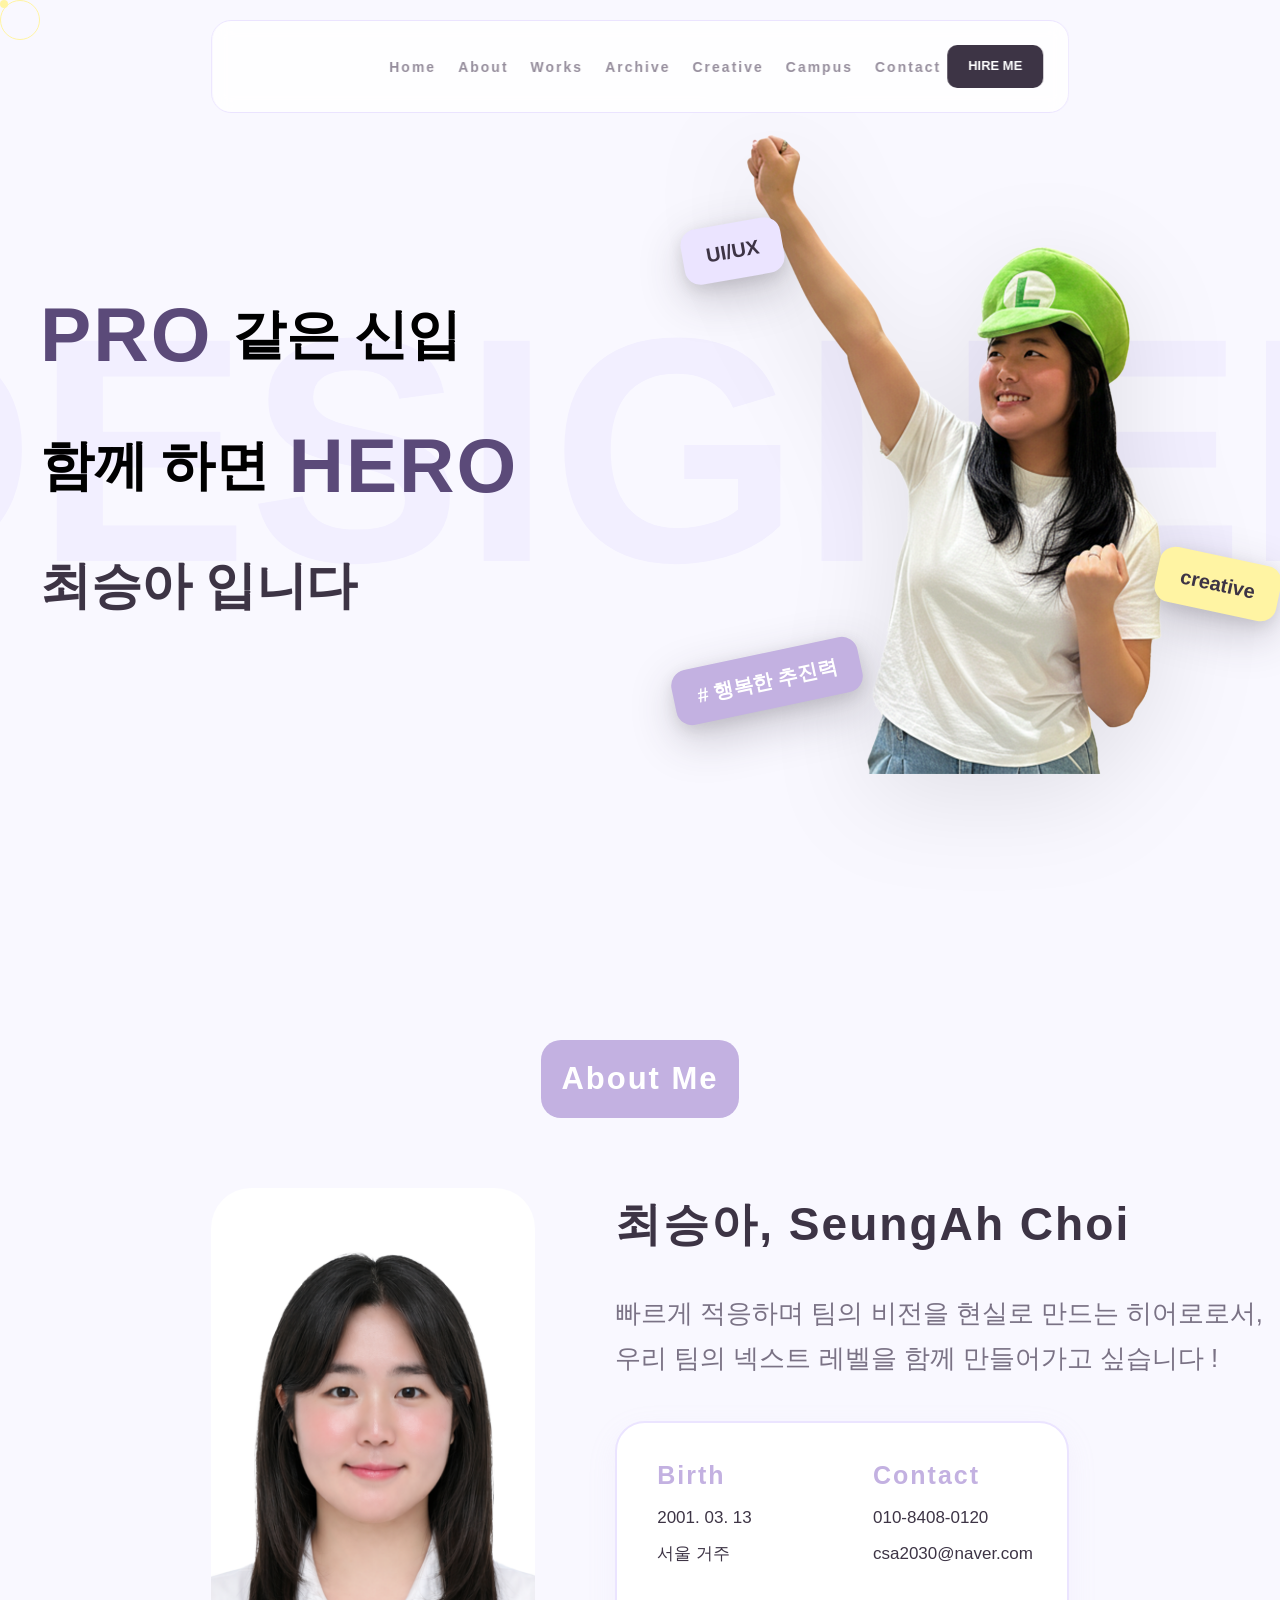
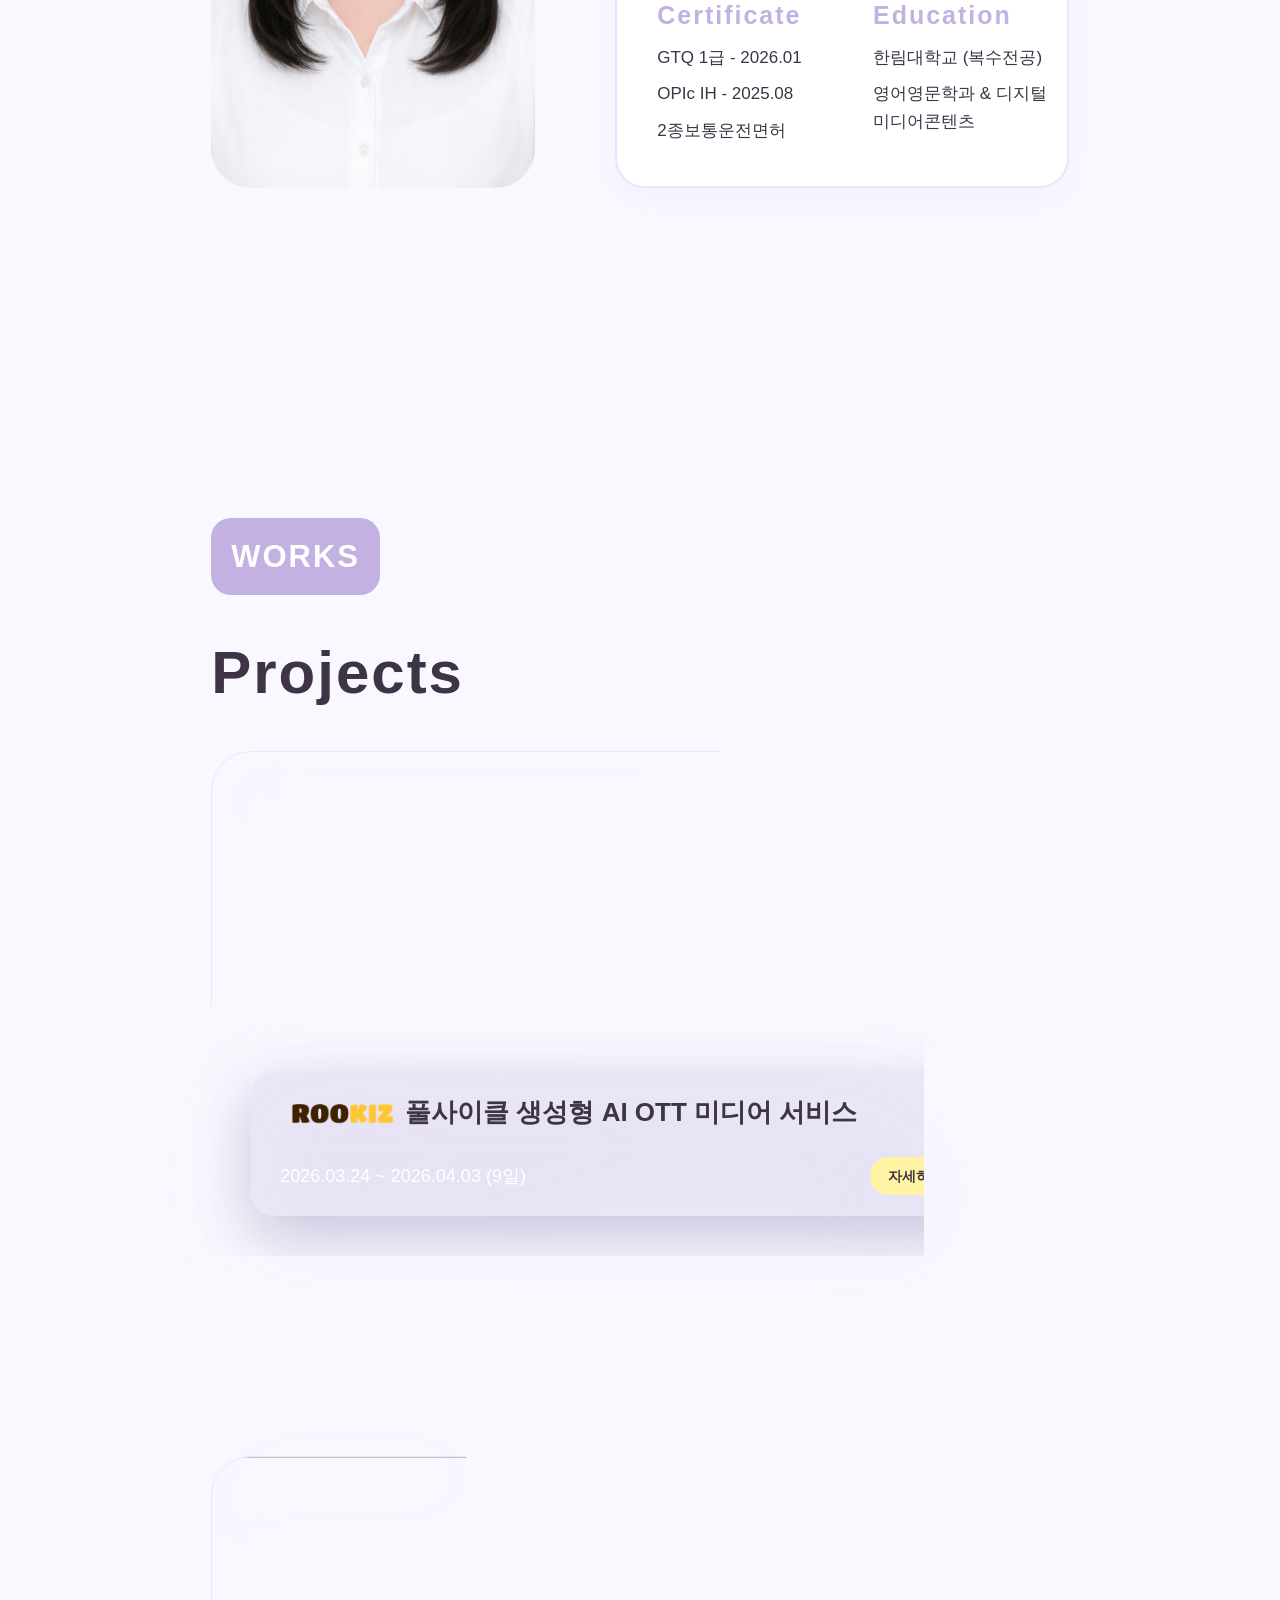
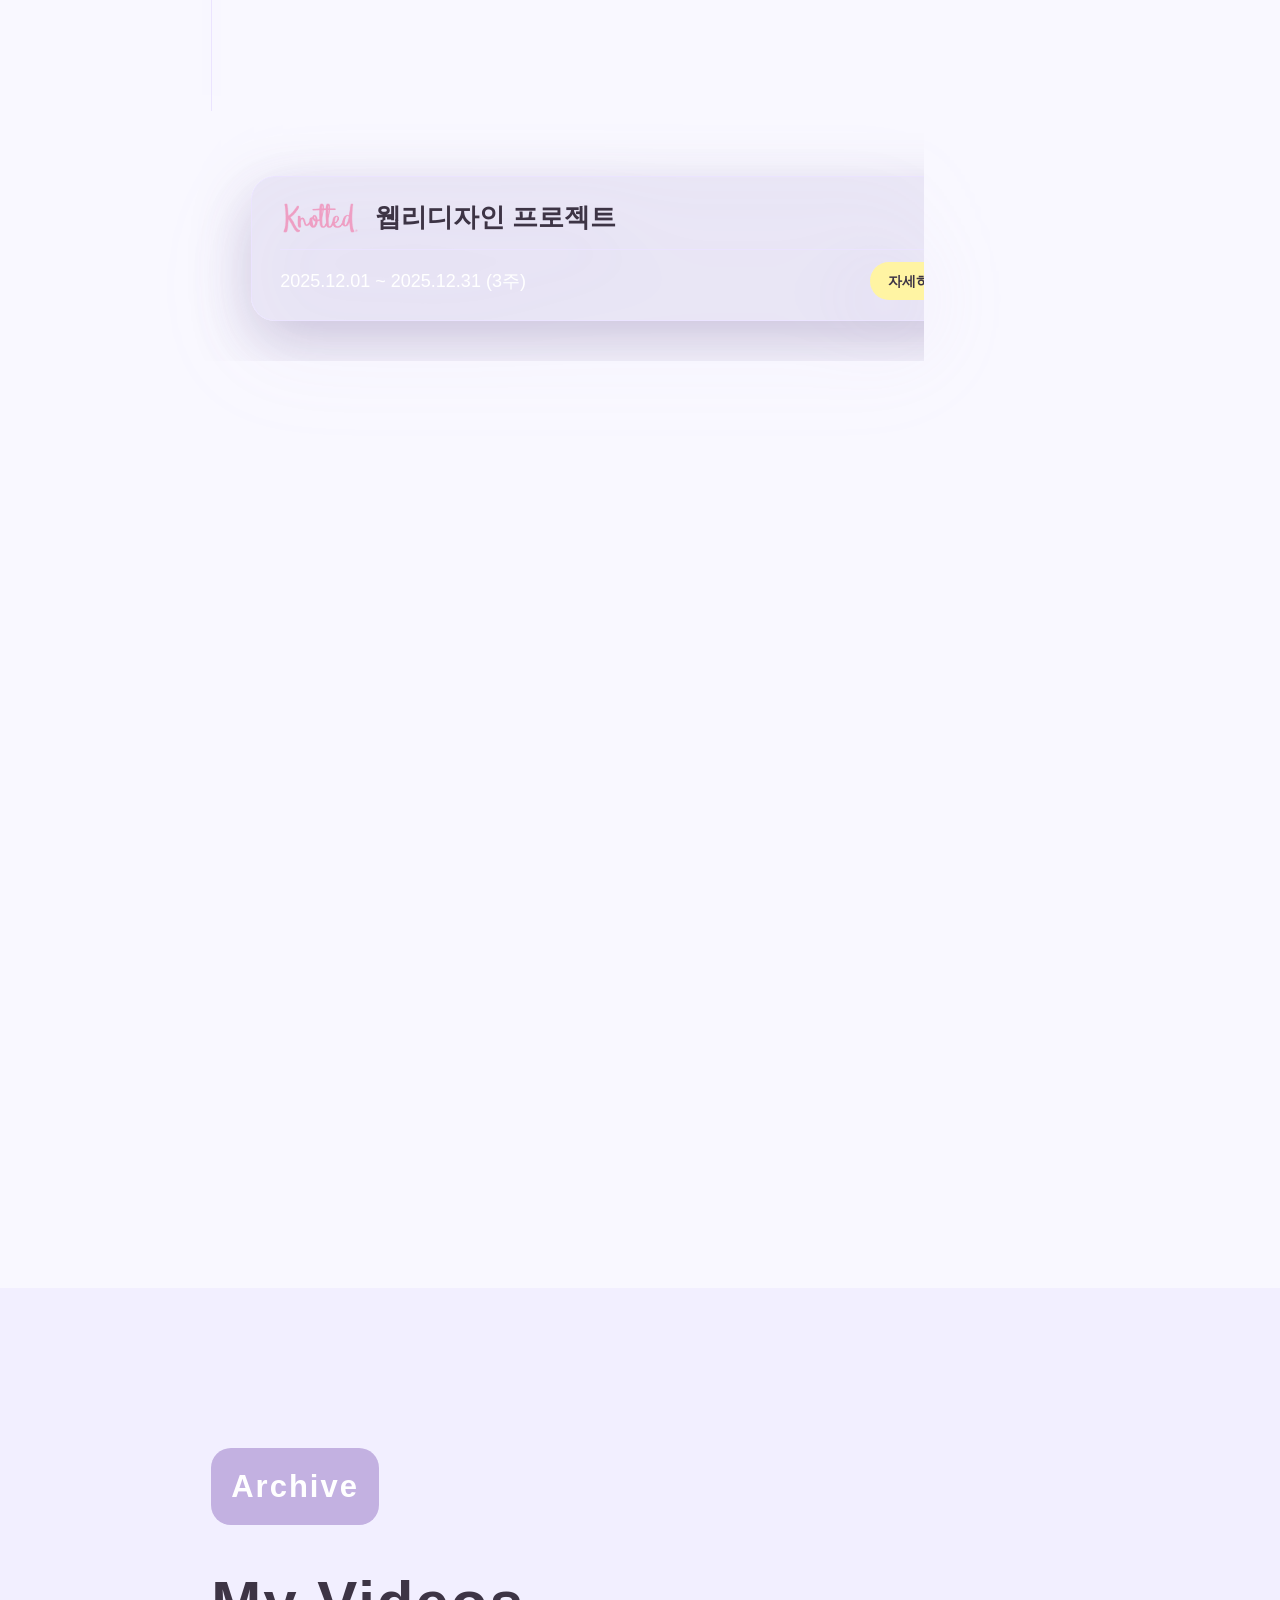
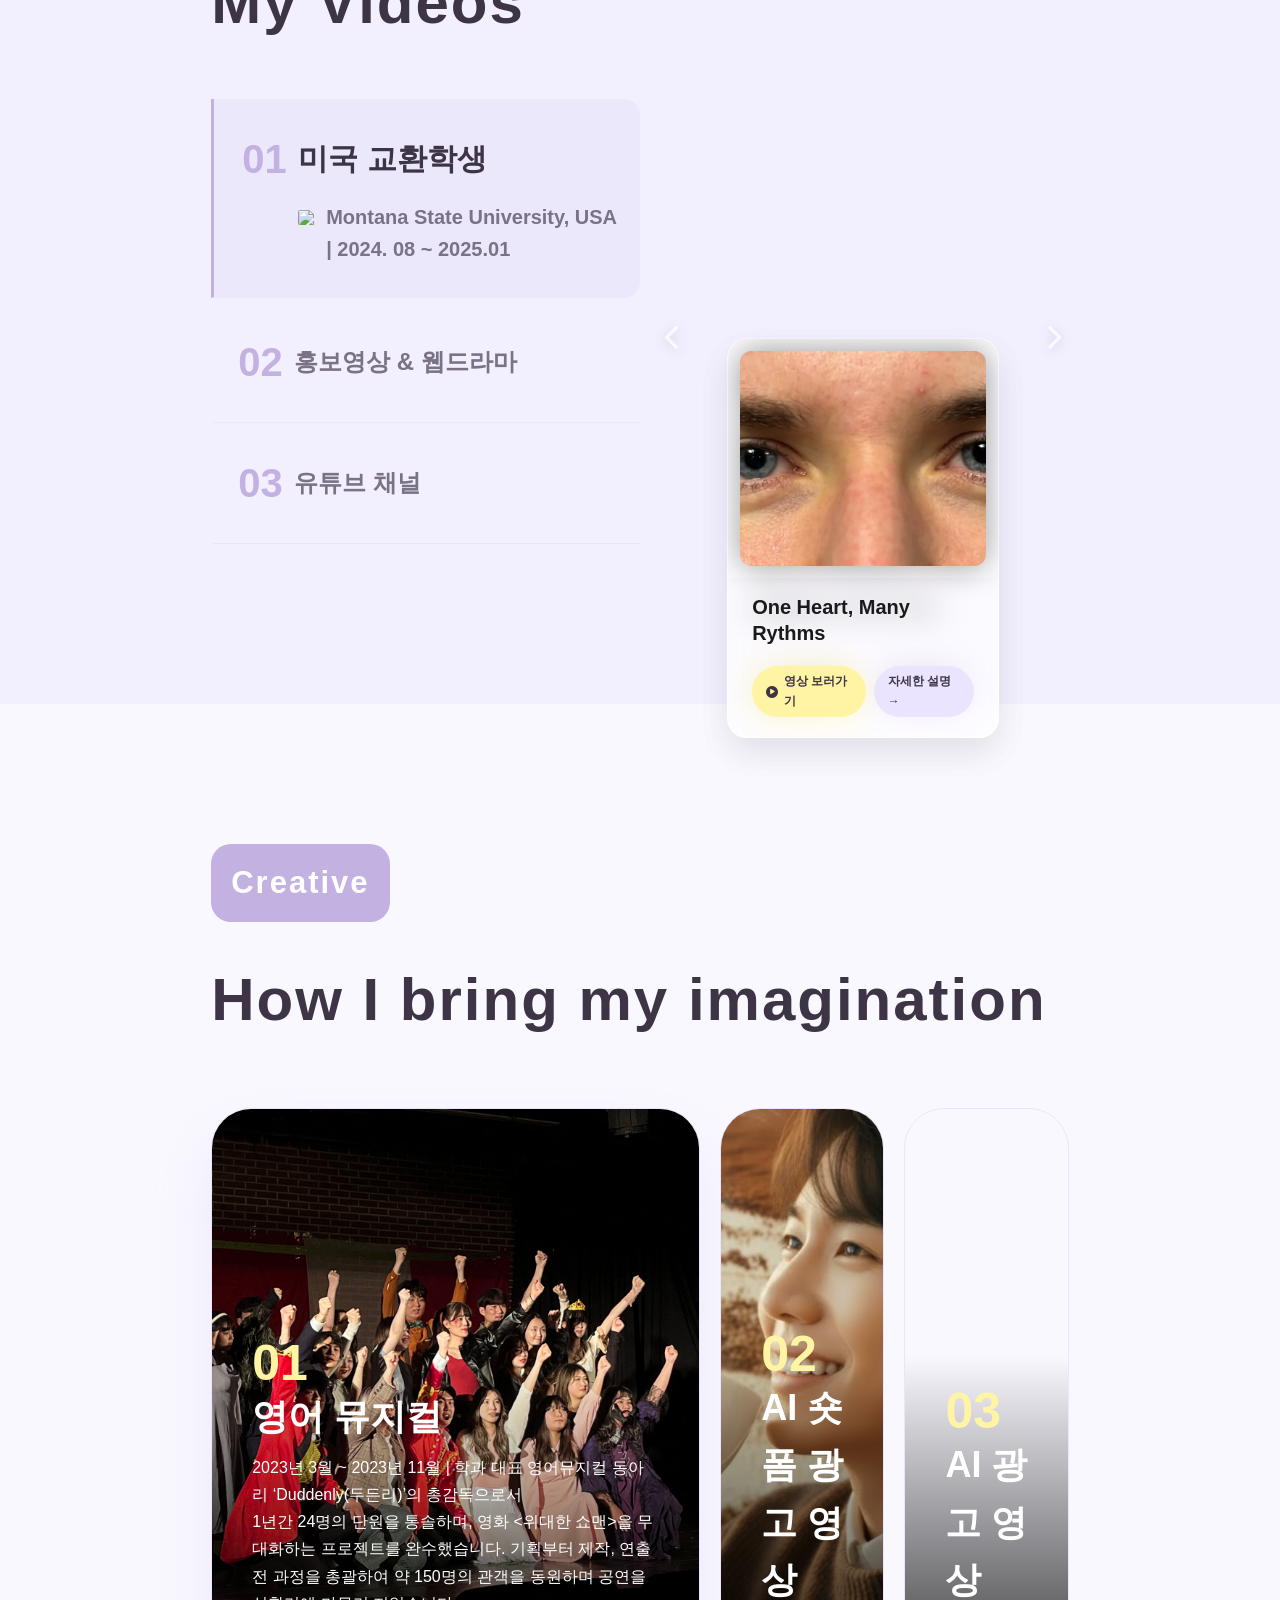
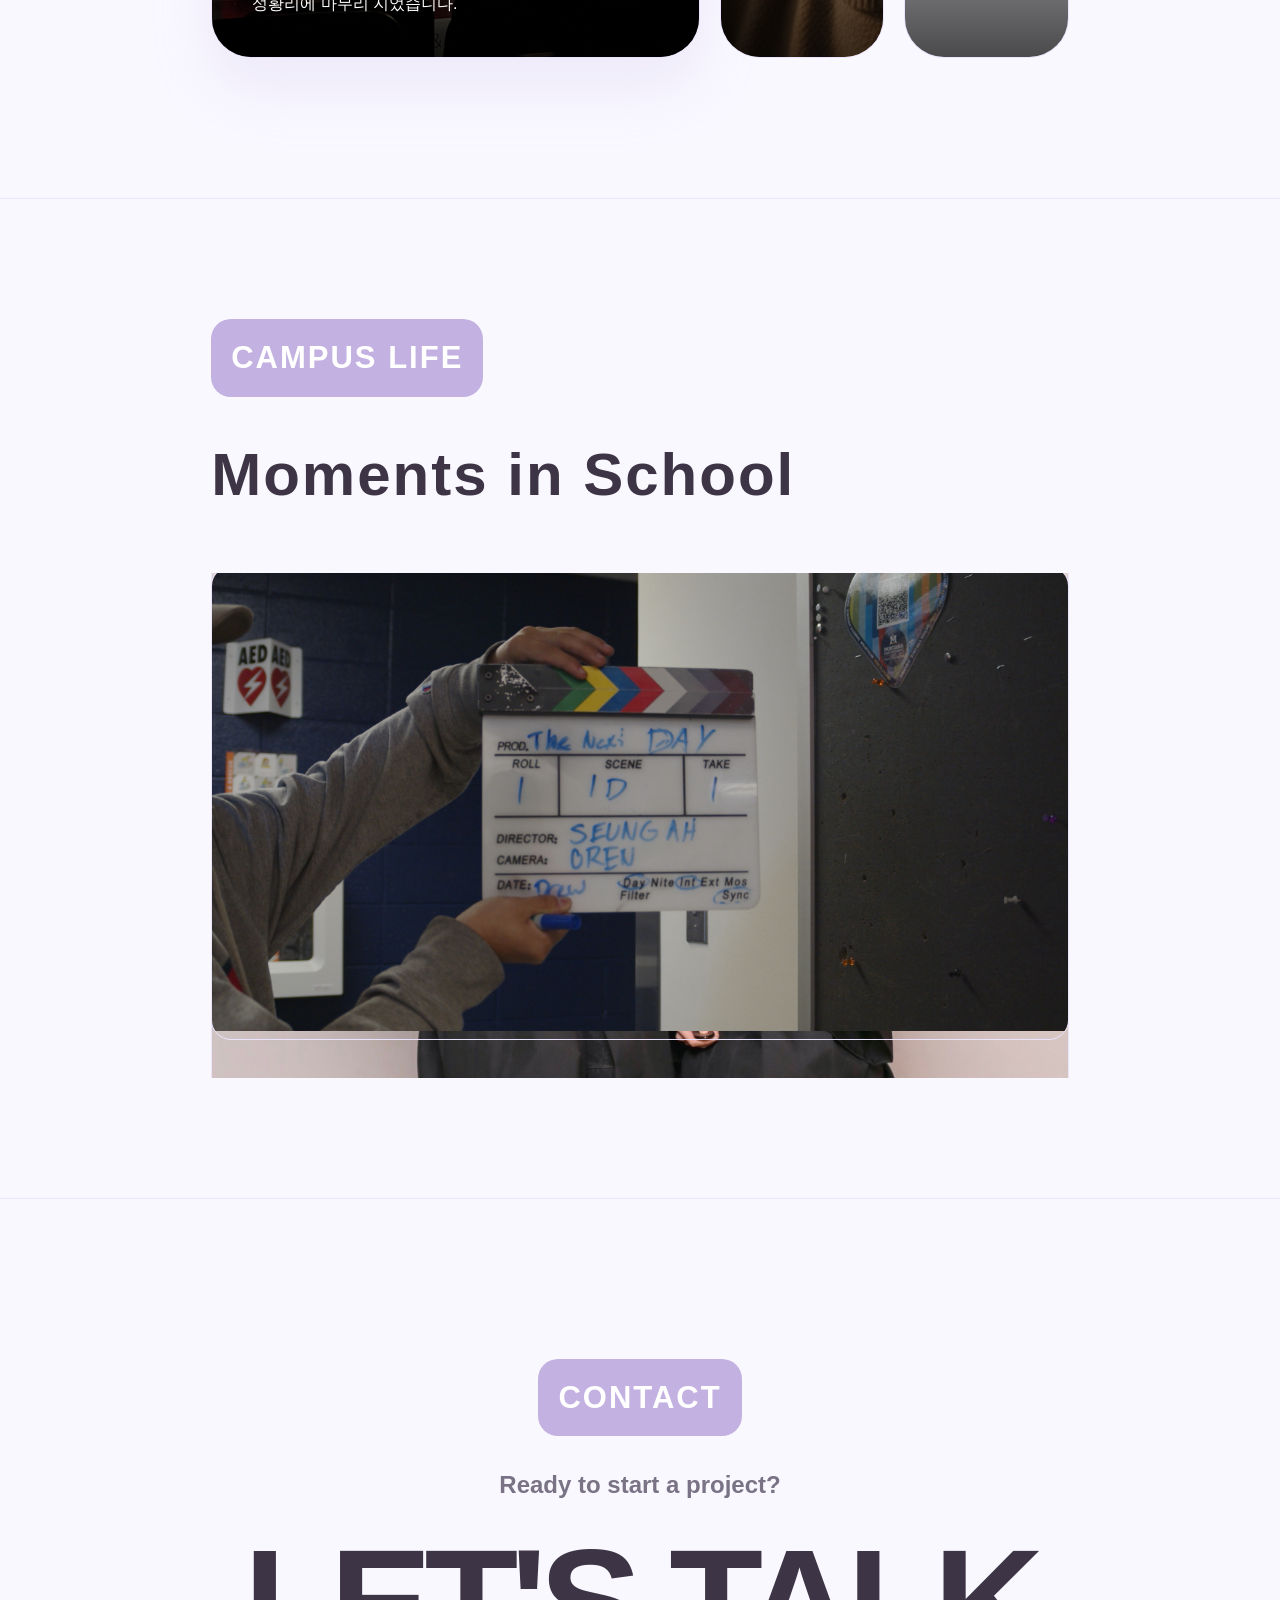
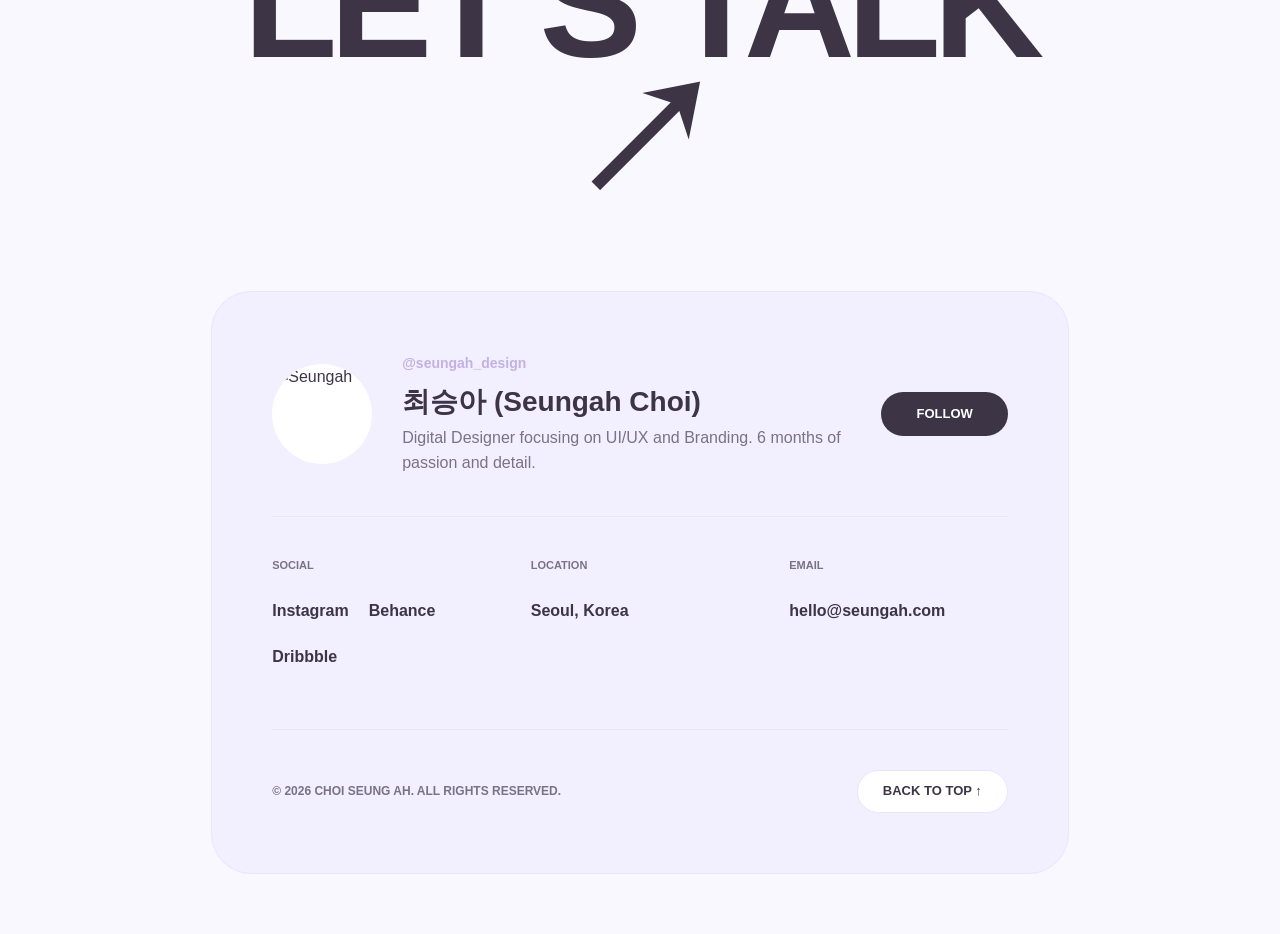
==== commit 19605026: "feat: archive 카드 섹션에 3D 회전목마 캐러셀 애니메이션 추가 Co-Authored-By: Claude Sonnet 4.6 <noreply@anthropic.com>" ====
--- a/index.html
+++ b/index.html
@@ -192,9 +192,25 @@
                         </div>
                         <div class="archive-cards" data-card="0">
                             <div class="archive-cards-inner">
+                                <button class="ac-prev"><i class="fa-solid fa-chevron-left"></i></button>
+                                <button class="ac-next"><i class="fa-solid fa-chevron-right"></i></button>
                                 <div class="card-stack">
                                     <div class="ap-post">
                                         <div class="ap-post-thumb-placeholder">
+                                            <img src="images/thumb1.PNG" alt="Shadow of the Past">
+                                        </div>
+                                        <div class="ap-post-info">
+                                            <div class="ap-post-info-top">
+                                                <h2 class="ap-post-name">Shadow of the Past</h2>
+                                            </div>
+                                            <div class="ap-post-btns">
+                                                <a href="https://drive.google.com/file/d/1xJfPAsGjkHMPFyXv0N2o1d0KDILeKATl/view?usp=drive_link" target="_blank" class="ap-btn-watch"><i class="fa-solid fa-circle-play"></i> 영상 보러가기</a>
+                                                <a href="https://mbcdomain.notion.site/33a97cee1df080a78acff268c5fbe1ea" target="_blank" class="ap-btn-more">자세한 설명 →</a>
+                                            </div>
+                                        </div>
+                                    </div>
+                                    <div class="ap-post">
+                                        <div class="ap-post-thumb-placeholder">
                                             <img src="images/thumb2.PNG" alt="One Heart, Many Rythms">
                                         </div>
                                         <div class="ap-post-info">
@@ -203,20 +219,6 @@
                                             </div>
                                             <div class="ap-post-btns">
                                                 <a href="https://drive.google.com/file/d/1Z4JnKDOosZ0SzAWVchjmhQR-lMmhNtxm/view?usp=sharing" target="_blank" class="ap-btn-watch"><i class="fa-solid fa-circle-play"></i> 영상 보러가기</a>
-                                                <a href="https://mbcdomain.notion.site/33a97cee1df080a78acff268c5fbe1ea" target="_blank" class="ap-btn-more">자세한 설명 →</a>
-                                            </div>
-                                        </div>
-                                    </div>
-                                    <div class="ap-post">
-                                        <div class="ap-post-thumb-placeholder">
-                                            <img src="images/thumb1.PNG" alt="Shadow of the Past">
-                                        </div>
-                                        <div class="ap-post-info">
-                                            <div class="ap-post-info-top">
-                                                <h2 class="ap-post-name">Shadow of the Past</h2>
-                                            </div>
-                                            <div class="ap-post-btns">
-                                                <a href="https://drive.google.com/file/d/1xJfPAsGjkHMPFyXv0N2o1d0KDILeKATl/view?usp=drive_link" target="_blank" class="ap-btn-watch"><i class="fa-solid fa-circle-play"></i> 영상 보러가기</a>
                                                 <a href="https://mbcdomain.notion.site/33a97cee1df080a78acff268c5fbe1ea" target="_blank" class="ap-btn-more">자세한 설명 →</a>
                                             </div>
                                         </div>
@@ -237,6 +239,8 @@
                         </div>
                         <div class="archive-cards cards-hidden" data-card="1">
                             <div class="archive-cards-inner">
+                                <button class="ac-prev"><i class="fa-solid fa-chevron-left"></i></button>
+                                <button class="ac-next"><i class="fa-solid fa-chevron-right"></i></button>
                                 <div class="card-stack">
                                     <div class="ap-post">
                                         <div class="ap-post-thumb-placeholder">
@@ -295,7 +299,37 @@
                         </div>
                         <div class="archive-cards cards-hidden" data-card="2">
                             <div class="archive-cards-inner">
+                                <button class="ac-prev"><i class="fa-solid fa-chevron-left"></i></button>
+                                <button class="ac-next"><i class="fa-solid fa-chevron-right"></i></button>
                                 <div class="card-stack">
+                                    <div class="ap-post">
+                                        <div class="ap-post-thumb-placeholder">
+                                            <img src="images/thumb6.jpg" alt="유튜브 영상">
+                                        </div>
+                                        <div class="ap-post-info">
+                                            <div class="ap-post-info-top">
+                                                <h2 class="ap-post-name">예능 포맷 영상</h2>
+                                            </div>
+                                            <div class="ap-post-btns">
+                                                <a href="https://www.youtube.com/watch?v=Prr1mdCWQ6o" target="_blank" class="ap-btn-watch"><i class="fa-solid fa-circle-play"></i> 영상 보기</a>
+                                                <a href="#" class="ap-btn-more">자세한 설명 →</a>
+                                            </div>
+                                        </div>
+                                    </div>
+                                    <div class="ap-post">
+                                        <div class="ap-post-thumb-placeholder">
+                                            <img src="images/thumb7.jpg" alt="콘텐츠 제작기">
+                                        </div>
+                                        <div class="ap-post-info">
+                                            <div class="ap-post-info-top">
+                                                <h2 class="ap-post-name">일상을 담은 브이로그</h2>
+                                            </div>
+                                            <div class="ap-post-btns">
+                                                <a href="https://www.youtube.com/watch?v=U6ivRok-PnI" target="_blank" class="ap-btn-watch"><i class="fa-solid fa-circle-play"></i> 영상 보기</a>
+                                                <a href="https://mbcdomain.notion.site/33a97cee1df080499778dcf22601dd48?pvs=74" target="_blank" class="ap-btn-more">자세한 설명 →</a>
+                                            </div>
+                                        </div>
+                                    </div>
                                     <div class="ap-post">
                                         <div class="ap-post-thumb-placeholder">
                                             <img src="images/thumb8.PNG" alt="">
@@ -307,34 +341,6 @@
                                             <div class="ap-post-btns">
                                                 <a href="https://www.youtube.com/watch?v=-tFxuAN3Btk" target="_blank" class="ap-btn-watch"><i class="fa-solid fa-circle-play"></i> 영상 보기</a>
                                                 <a href="https://mbcdomain.notion.site/33a97cee1df080499778dcf22601dd48?pvs=74" target="_blank" class="ap-btn-more">자세한 설명 →</a>
-                                            </div>
-                                        </div>
-                                    </div>
-                                    <div class="ap-post">
-                                        <div class="ap-post-thumb-placeholder">
-                                            <img src="images/thumb7.jpg" alt="콘텐츠 제작기">
-                                        </div>
-                                        <div class="ap-post-info">
-                                            <div class="ap-post-info-top">
-                                                <h2 class="ap-post-name">일상을 담은 브이로그</h2>
-                                            </div>
-                                            <div class="ap-post-btns">
-                                                <a href="https://www.youtube.com/watch?v=U6ivRok-PnI" target="_blank" class="ap-btn-watch"><i class="fa-solid fa-circle-play"></i> 영상 보기</a>
-                                                <a href="https://mbcdomain.notion.site/33a97cee1df080499778dcf22601dd48?pvs=74" target="_blank" class="ap-btn-more">자세한 설명 →</a>
-                                            </div>
-                                        </div>
-                                    </div>
-                                    <div class="ap-post">
-                                        <div class="ap-post-thumb-placeholder">
-                                            <img src="images/thumb6.jpg" alt="유튜브 영상">
-                                        </div>
-                                        <div class="ap-post-info">
-                                            <div class="ap-post-info-top">
-                                                <h2 class="ap-post-name">예능 포맷 영상</h2>
-                                            </div>
-                                            <div class="ap-post-btns">
-                                                <a href="https://www.youtube.com/watch?v=Prr1mdCWQ6o" target="_blank" class="ap-btn-watch"><i class="fa-solid fa-circle-play"></i> 영상 보기</a>
-                                                <a href="#" class="ap-btn-more">자세한 설명 →</a>
                                             </div>
                                         </div>
                                     </div>
@@ -378,6 +384,9 @@
                     <div class="process-box">
                         <div class="process-bg"
                             style="background-image:url('https://demo.7iquid.com/lighter/wp-content/uploads/2025/12/Process-3.jpg')">
+                        </div>
+                        <div class="process-video-card" data-src="https://www.youtube.com/embed/nywJoYg1Y9E">
+                            <iframe frameborder="0" allowfullscreen></iframe>
                         </div>
                         <div class="process-txt">
                             <span class="step">03</span>
--- a/css/style.css
+++ b/css/style.css
@@ -537,36 +537,86 @@
 .archive-cards-inner {
   position: relative;
   padding: 0;
-  display: flex;
-  justify-content: flex-end; /* 오른쪽 정렬로 변경 */
 }
 .archive-cards.cards-hidden {
   opacity: 0;
   transform: translateY(12px);
   pointer-events: none;
 }
-/* 카드 스택 */
+/* 카드 스택 — 3D 회전목마 */
 .card-stack {
-  display: flex;
-  justify-content: flex-end; /* 오른쪽 정렬 */
-  align-items: flex-start;
-  padding: 20px 0;
+  position: relative;
+  height: 420px;
   width: 100%;
+  perspective: 900px;
 }
 .card-stack .ap-post {
-  flex: 0 0 320px;
-  margin-left: -140px; /* 왼쪽 카드를 덮으며 겹침 */
-  transition: transform 0.3s cubic-bezier(0.34, 1.56, 0.64, 1), z-index 0s;
+  position: absolute;
+  top: 50%;
+  left: 17%;
+  width: 66%;
+  transition:
+    transform 0.8s cubic-bezier(0.4, 0, 0.2, 1),
+    opacity 0.8s ease,
+    box-shadow 0.4s ease;
   cursor: pointer;
-}
-/* z-index 반전: 오른쪽 카드가 가장 위로 */
-.card-stack .ap-post:nth-child(1) { z-index: 1; margin-left: 0; }
-.card-stack .ap-post:nth-child(2) { z-index: 2; }
-.card-stack .ap-post:nth-child(3) { z-index: 3; }
-.card-stack .ap-post:nth-child(4) { z-index: 4; }
-
+  margin-left: 0;
+  flex: unset;
+}
+
+/* 레벨별 3D 위치 */
+.card-stack .ap-post[data-level="0"] {
+  transform: translateY(-50%) translateZ(0) rotateY(0deg);
+  opacity: 1;
+  z-index: 5;
+  box-shadow: 0 30px 70px rgba(61, 52, 69, 0.2);
+}
+.card-stack .ap-post[data-level="-1"] {
+  transform: translateY(-50%) translateX(-62%) translateZ(-100px) rotateY(32deg) scale(0.88);
+  opacity: 0.65;
+  z-index: 4;
+}
+.card-stack .ap-post[data-level="1"] {
+  transform: translateY(-50%) translateX(62%) translateZ(-100px) rotateY(-32deg) scale(0.88);
+  opacity: 0.65;
+  z-index: 4;
+}
+.card-stack .ap-post[data-level="-2"],
+.card-stack .ap-post[data-level="-3"] {
+  transform: translateY(-50%) translateX(-110%) translateZ(-180px) rotateY(48deg) scale(0.72);
+  opacity: 0;
+  pointer-events: none;
+  z-index: 1;
+}
+.card-stack .ap-post[data-level="2"],
+.card-stack .ap-post[data-level="3"] {
+  transform: translateY(-50%) translateX(110%) translateZ(-180px) rotateY(-48deg) scale(0.72);
+  opacity: 0;
+  pointer-events: none;
+  z-index: 1;
+}
+
+/* 호버: 중앙 카드만 반응 */
 .card-stack .ap-post:hover {
-  transform: translateY(-14px);
+  filter: none;
+}
+.card-stack .ap-post[data-level="0"]:hover {
+  transform: translateY(calc(-50% - 8px)) translateZ(0) rotateY(0deg);
+  box-shadow: 0 40px 80px rgba(61, 52, 69, 0.25);
+}
+.card-stack .ap-post[data-level="-1"]:hover {
+  transform: translateY(-50%) translateX(-62%) translateZ(-100px) rotateY(32deg) scale(0.88);
+}
+.card-stack .ap-post[data-level="1"]:hover {
+  transform: translateY(-50%) translateX(62%) translateZ(-100px) rotateY(-32deg) scale(0.88);
+}
+
+/* 캐러셀 nav 버튼 — 좌우 글래스 화살표 */
+.ac-prev,
+.ac-next {
+  position: absolute;
+  top: 50%;
+  transform: translateY(-50%);
   z-index: 10;
 }
 /* [유리(Glassmorphism) 스타일 적용] */
@@ -607,12 +657,12 @@
   border-radius: 12px; /* 축소된 이미지의 모서리도 둥글게 */
 }
 .ap-post-info {
-  height: 40%; /* 33.4%에서 40%로 확대하여 여백 확보 */
-  padding: 20px 24px; /* 패딩 균형 조정 */
+  height: 40%;
+  padding: 16px 24px 20px;
   display: flex;
   flex-direction: column;
-  justify-content: center;
-  gap: 10px; /* 요소 간 간격 살짝 확대 */
+  justify-content: space-between;
+  gap: 0;
 }
 .ap-post-name {
   font-size: 20px;
@@ -1416,24 +1466,41 @@
   margin-top: 32px;
 }
 .lc-prev,
-.lc-next {
-  width: 48px;
-  height: 48px;
-  border-radius: 50%;
-  border: 1px solid var(--lavender);
-  background: white;
-  color: var(--text);
-  font-size: 15px;
+.lc-next,
+.ac-prev,
+.ac-next {
+  background: none;
+  border: none;
+  box-shadow: none;
+  padding: 0;
   cursor: pointer;
   display: flex;
   align-items: center;
   justify-content: center;
-  transition: background 0.25s, transform 0.25s;
+  transition: transform 0.25s;
+}
+.ac-prev { left: 8px; }
+.ac-next { right: 8px; }
+.ac-prev i,
+.ac-next i {
+  font-size: 26px;
+  color: rgba(255, 255, 255, 0.75);
+  filter: drop-shadow(0 2px 6px rgba(61, 52, 69, 0.25));
+  transition: color 0.25s, filter 0.25s;
 }
 .lc-prev:hover,
 .lc-next:hover {
   background: var(--butter);
   transform: scale(1.12);
+}
+.ac-prev:hover,
+.ac-next:hover {
+  transform: translateY(-50%) scale(1.15);
+}
+.ac-prev:hover i,
+.ac-next:hover i {
+  color: rgba(255, 255, 255, 1);
+  filter: drop-shadow(0 3px 10px rgba(61, 52, 69, 0.3));
 }
 
 /* 반응형 */
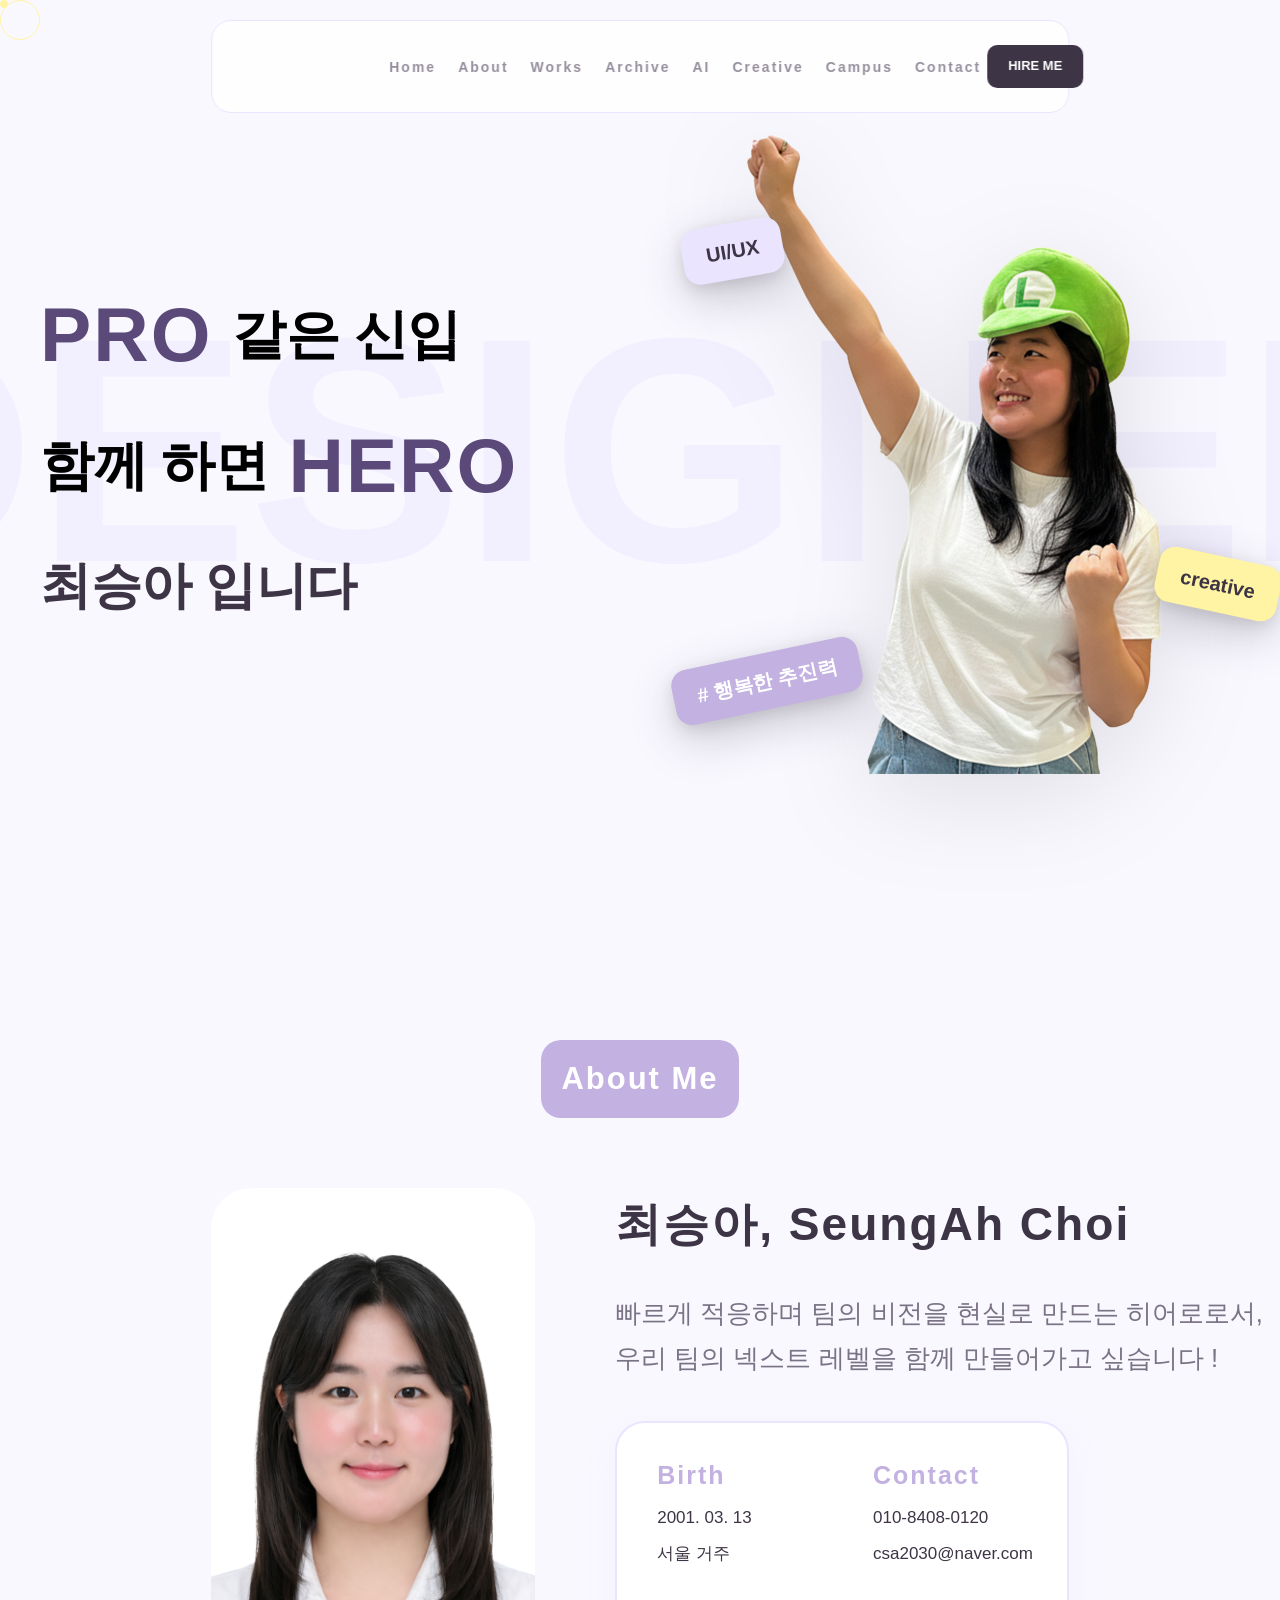
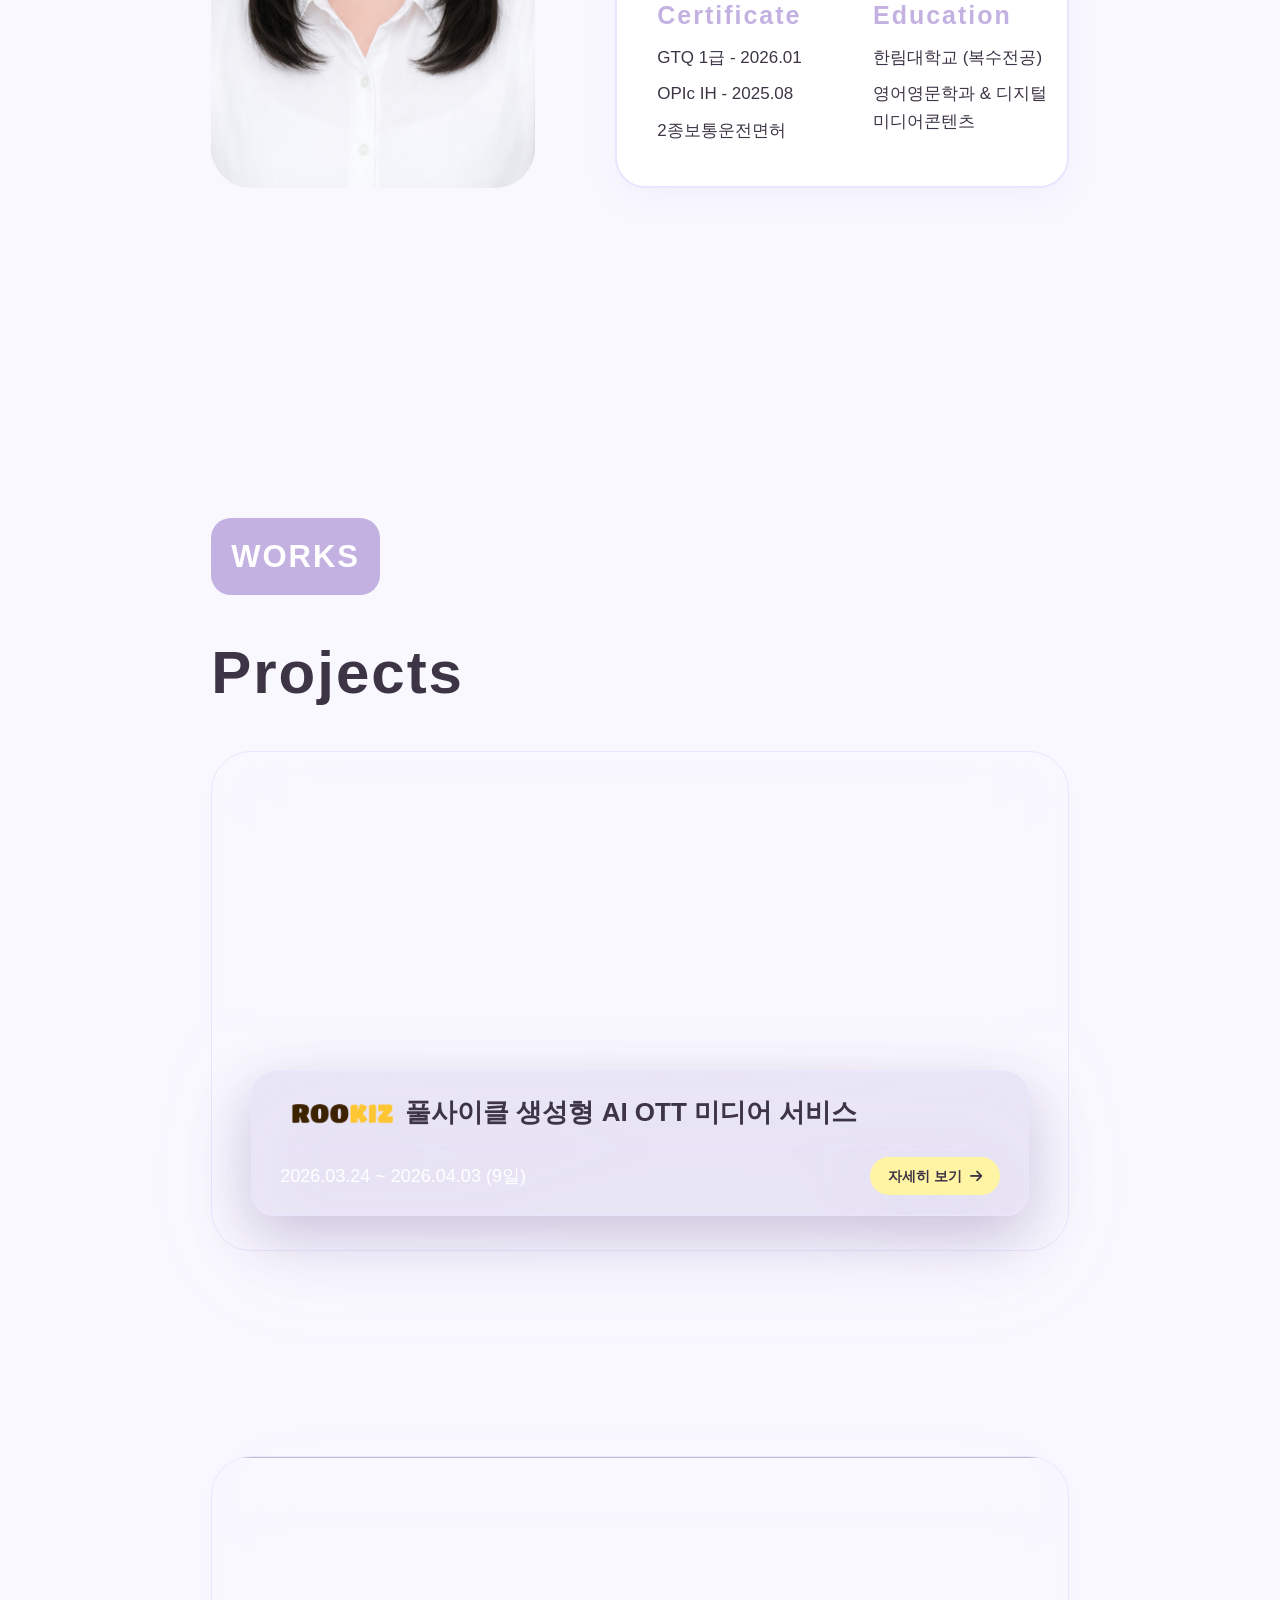
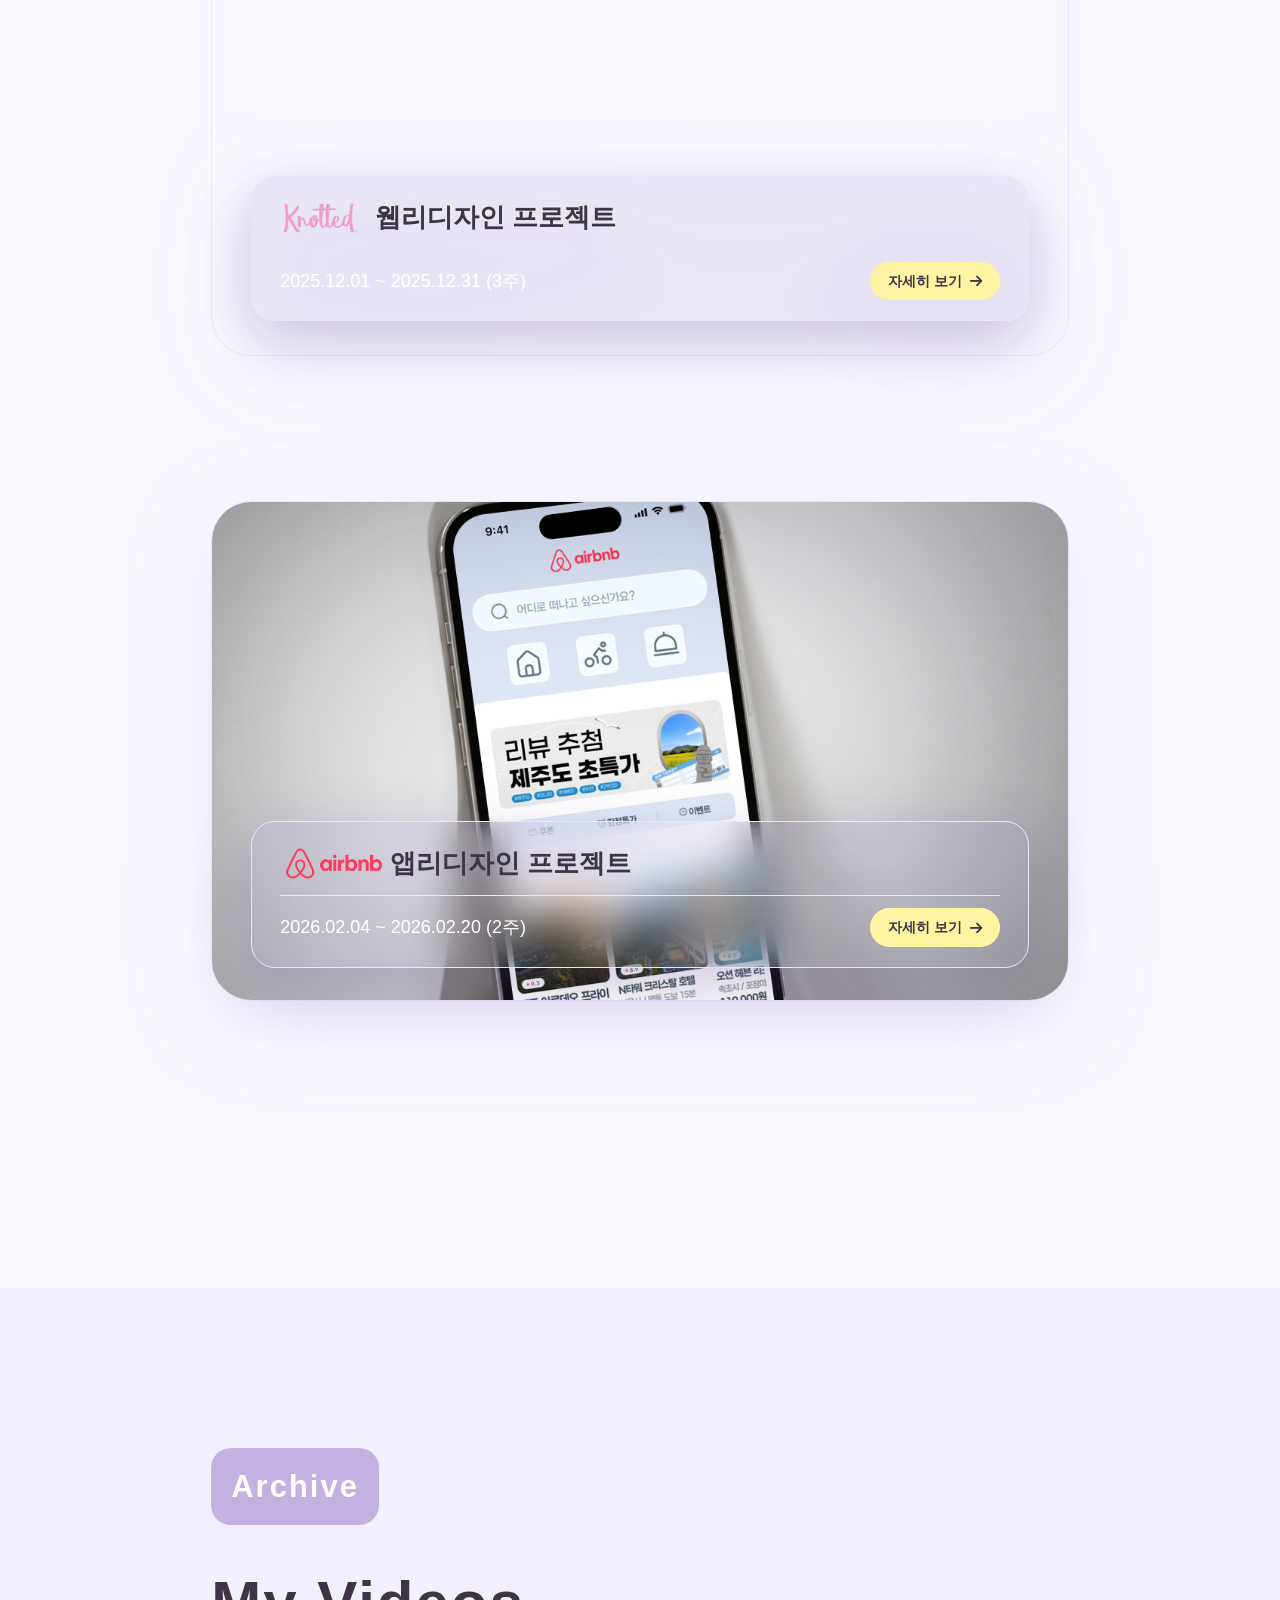
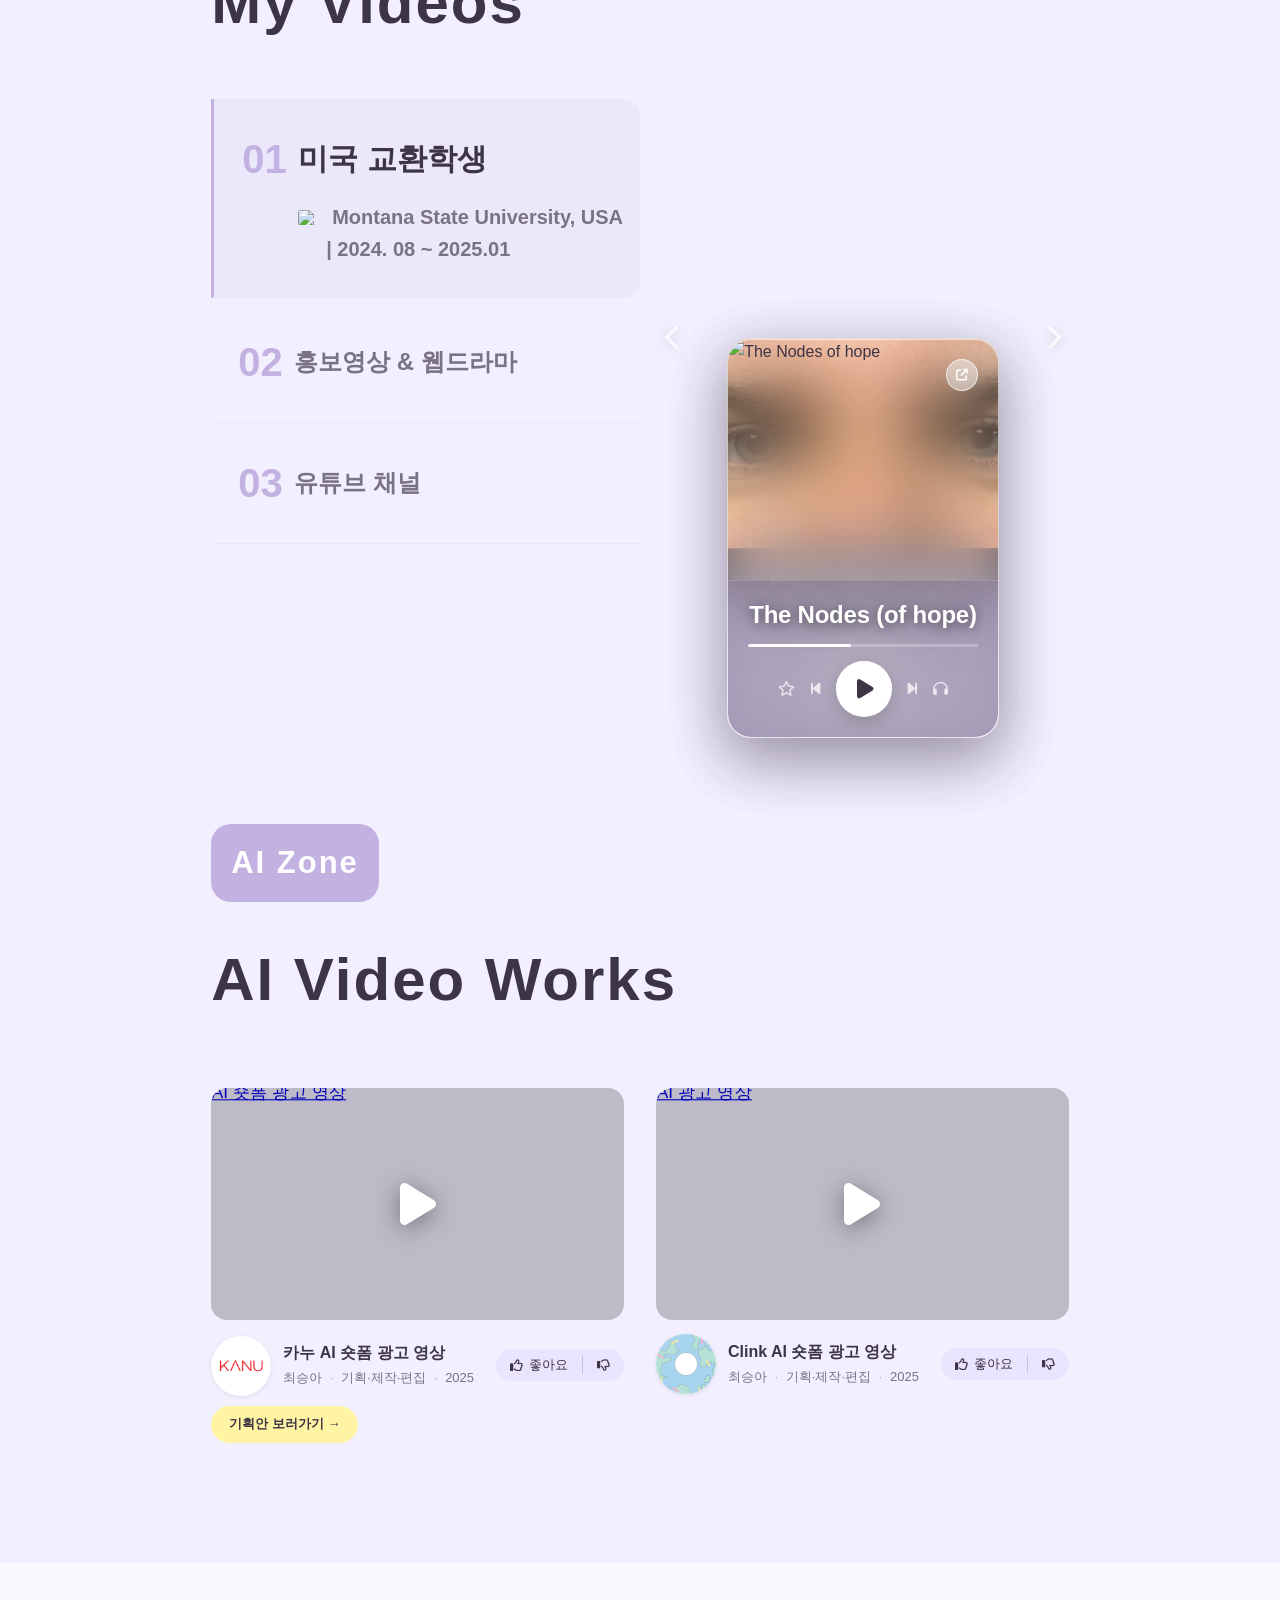
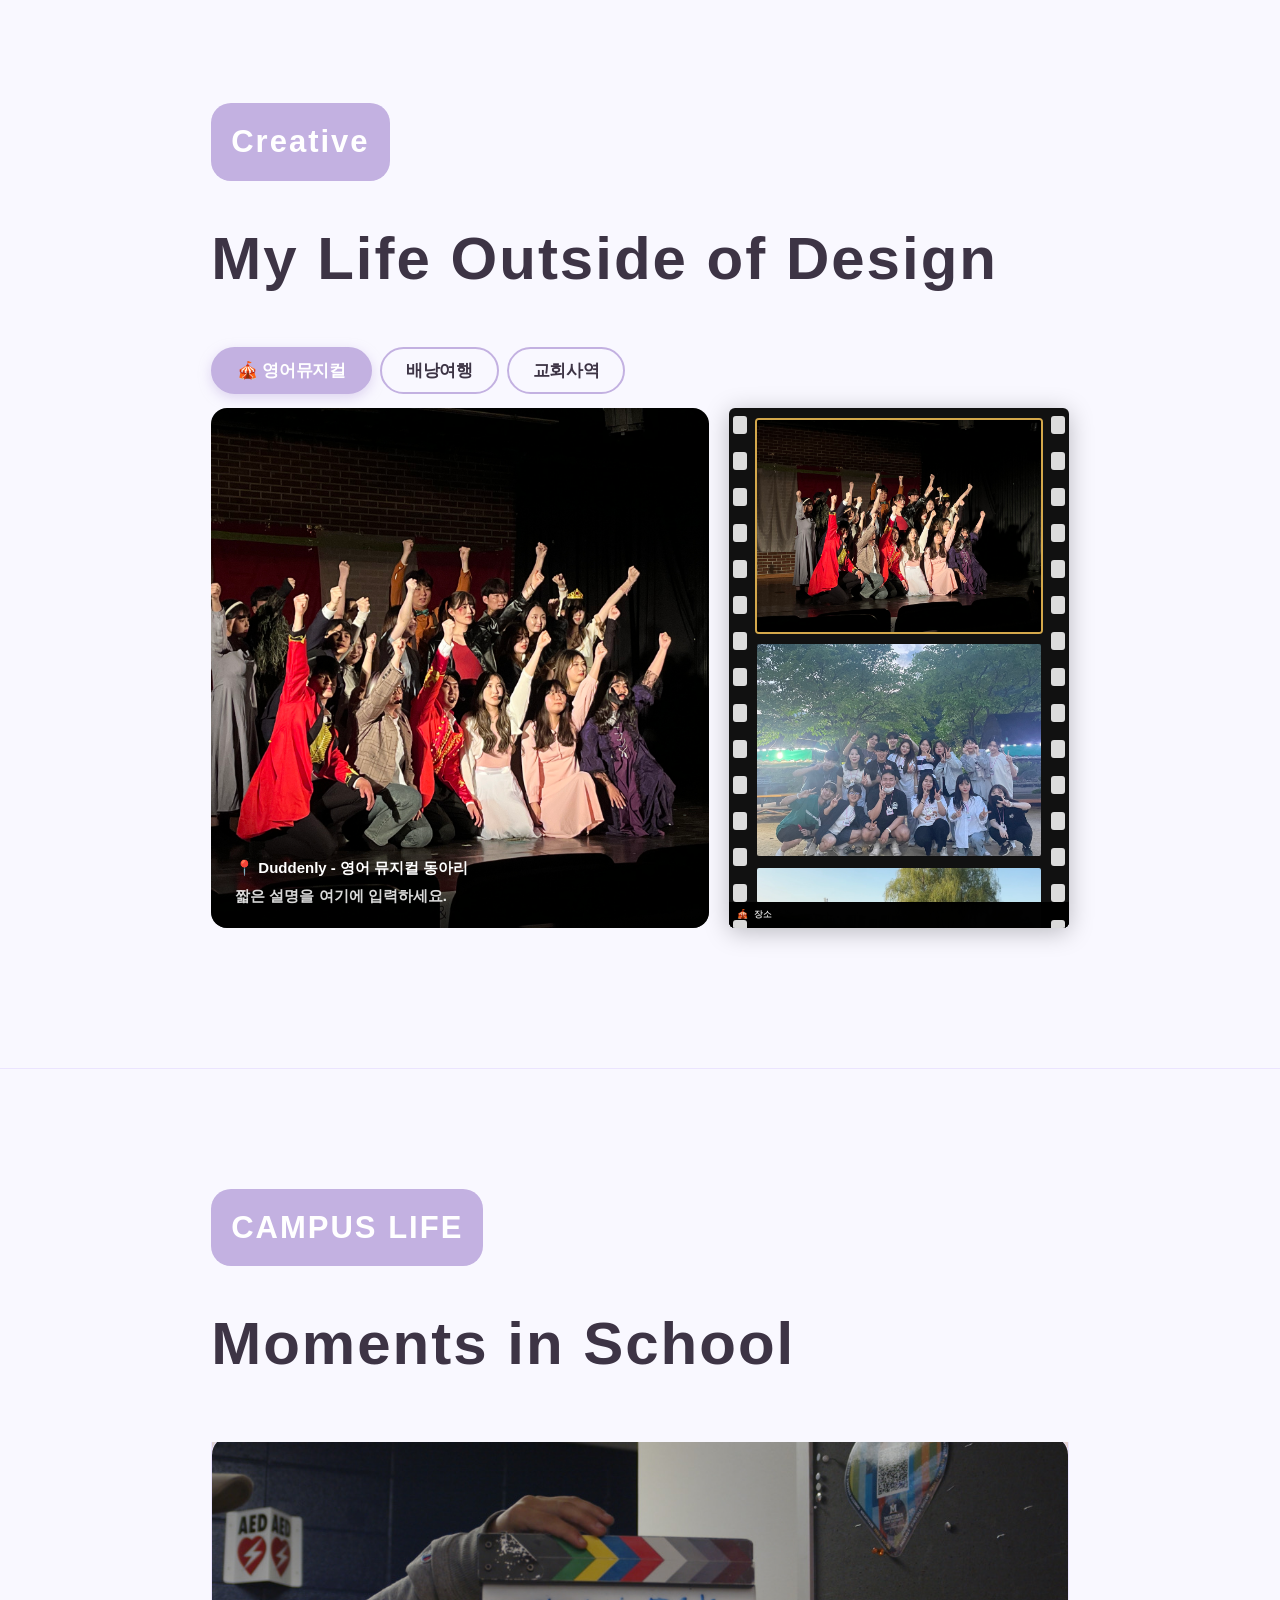
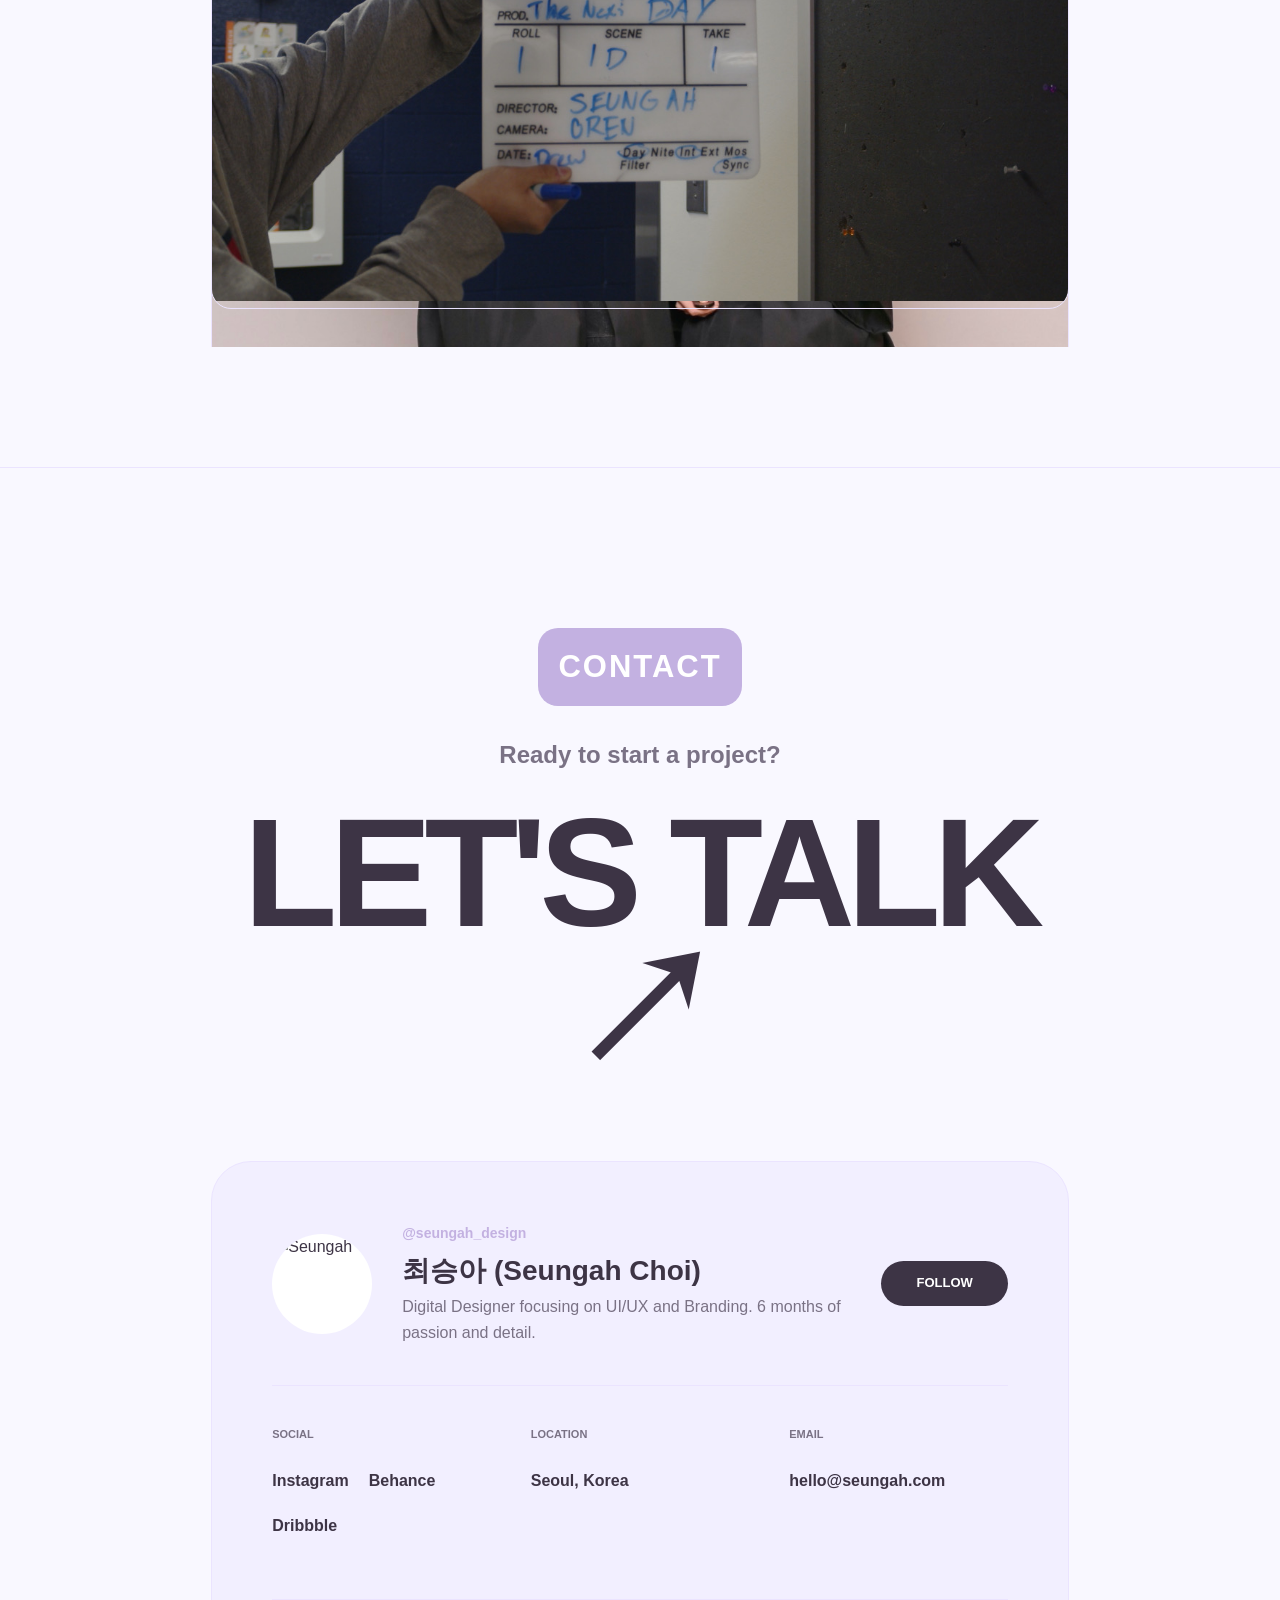
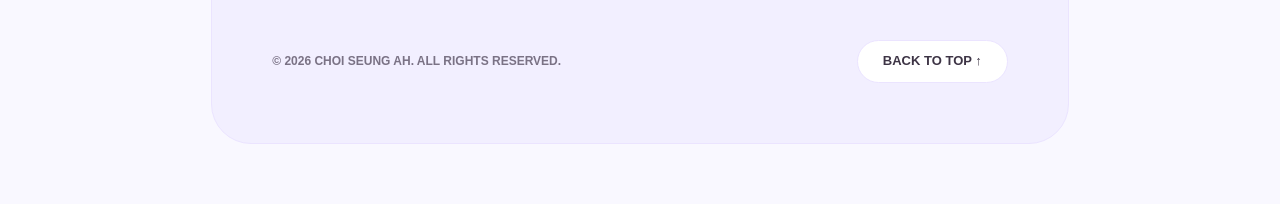
==== commit f72c11d6: "feat: AI Zone 섹션 추가 및 Creative 섹션 필름 갤러리로 교체 - AI Zone 섹션: 유튜브 썸네일 + 좋아요/싫어요 토글, 기획안 버튼 - Creative 섹" ====
--- a/index.html
+++ b/index.html
@@ -21,7 +21,7 @@
     <script src="https://unpkg.com/@dotlottie/player-component@2.7.12/dist/dotlottie-player.mjs" type="module"></script>
     <!-- 스타일 및 스크립트 연결 -->
     <link rel="stylesheet" href="css/style.css?v=1.1">
-    <script src="js/script.js?v=1.1" defer></script>
+    <script src="js/script.js?v=1.2" defer></script>
 </head>
 
 <body>
@@ -37,6 +37,7 @@
                 <li><a href="#about">About</a></li>
                 <li><a href="#projects">Works</a></li>
                 <li><a href="#services">Archive</a></li>
+                <li><a href="#aizone">AI</a></li>
                 <li><a href="#process">Creative</a></li>
                 <li><a href="#campus">Campus</a></li>
                 <li><a href="#contact">Contact</a></li>
@@ -198,28 +199,51 @@
                                     <div class="ap-post">
                                         <div class="ap-post-thumb-placeholder">
                                             <img src="images/thumb1.PNG" alt="Shadow of the Past">
-                                        </div>
-                                        <div class="ap-post-info">
-                                            <div class="ap-post-info-top">
-                                                <h2 class="ap-post-name">Shadow of the Past</h2>
-                                            </div>
-                                            <div class="ap-post-btns">
-                                                <a href="https://drive.google.com/file/d/1xJfPAsGjkHMPFyXv0N2o1d0KDILeKATl/view?usp=drive_link" target="_blank" class="ap-btn-watch"><i class="fa-solid fa-circle-play"></i> 영상 보러가기</a>
-                                                <a href="https://mbcdomain.notion.site/33a97cee1df080a78acff268c5fbe1ea" target="_blank" class="ap-btn-more">자세한 설명 →</a>
+                                            <a href="https://mbcdomain.notion.site/33a97cee1df080a78acff268c5fbe1ea" target="_blank" class="ap-btn-more"><i class="fa-solid fa-arrow-up-right-from-square"></i></a>
+                                        </div>
+                                        <div class="ap-post-info">
+                                            <h2 class="ap-post-name">Shadow of the Past</h2>
+                                            <div class="ap-progress"><div class="ap-progress-fill" style="width:35%"></div></div>
+                                            <div class="ap-post-btns">
+                                                <button class="ap-ctrl-sm"><i class="fa-regular fa-star"></i></button>
+                                                <button class="ap-ctrl-sm"><i class="fa-solid fa-backward-step"></i></button>
+                                                <a href="https://drive.google.com/file/d/1xJfPAsGjkHMPFyXv0N2o1d0KDILeKATl/view?usp=drive_link" target="_blank" class="ap-btn-watch"><i class="fa-solid fa-play"></i></a>
+                                                <button class="ap-ctrl-sm"><i class="fa-solid fa-forward-step"></i></button>
+                                                <button class="ap-ctrl-sm"><i class="fa-solid fa-headphones"></i></button>
                                             </div>
                                         </div>
                                     </div>
                                     <div class="ap-post">
                                         <div class="ap-post-thumb-placeholder">
                                             <img src="images/thumb2.PNG" alt="One Heart, Many Rythms">
-                                        </div>
-                                        <div class="ap-post-info">
-                                            <div class="ap-post-info-top">
-                                                <h2 class="ap-post-name">One Heart, Many Rythms</h2>
-                                            </div>
-                                            <div class="ap-post-btns">
-                                                <a href="https://drive.google.com/file/d/1Z4JnKDOosZ0SzAWVchjmhQR-lMmhNtxm/view?usp=sharing" target="_blank" class="ap-btn-watch"><i class="fa-solid fa-circle-play"></i> 영상 보러가기</a>
-                                                <a href="https://mbcdomain.notion.site/33a97cee1df080a78acff268c5fbe1ea" target="_blank" class="ap-btn-more">자세한 설명 →</a>
+                                            <a href="https://mbcdomain.notion.site/33a97cee1df080a78acff268c5fbe1ea" target="_blank" class="ap-btn-more"><i class="fa-solid fa-arrow-up-right-from-square"></i></a>
+                                        </div>
+                                        <div class="ap-post-info">
+                                            <h2 class="ap-post-name">One Heart, Many Rythms</h2>
+                                            <div class="ap-progress"><div class="ap-progress-fill" style="width:60%"></div></div>
+                                            <div class="ap-post-btns">
+                                                <button class="ap-ctrl-sm"><i class="fa-regular fa-star"></i></button>
+                                                <button class="ap-ctrl-sm"><i class="fa-solid fa-backward-step"></i></button>
+                                                <a href="https://drive.google.com/file/d/1Z4JnKDOosZ0SzAWVchjmhQR-lMmhNtxm/view?usp=sharing" target="_blank" class="ap-btn-watch"><i class="fa-solid fa-play"></i></a>
+                                                <button class="ap-ctrl-sm"><i class="fa-solid fa-forward-step"></i></button>
+                                                <button class="ap-ctrl-sm"><i class="fa-solid fa-headphones"></i></button>
+                                            </div>
+                                        </div>
+                                    </div>
+                                    <div class="ap-post">
+                                        <div class="ap-post-thumb-placeholder">
+                                            <img src="images/thumb9.jpG" alt="The Nodes of hope">
+                                            <a href="#" target="_blank" class="ap-btn-more"><i class="fa-solid fa-arrow-up-right-from-square"></i></a>
+                                        </div>
+                                        <div class="ap-post-info">
+                                            <h2 class="ap-post-name">The Nodes (of hope)</h2>
+                                            <div class="ap-progress"><div class="ap-progress-fill" style="width:45%"></div></div>
+                                            <div class="ap-post-btns">
+                                                <button class="ap-ctrl-sm"><i class="fa-regular fa-star"></i></button>
+                                                <button class="ap-ctrl-sm"><i class="fa-solid fa-backward-step"></i></button>
+                                                <a href="https://drive.google.com/file/d/1cLBBOilP7oLlrTFb1m9AkR91N0VgbjaM/view" target="_blank" class="ap-btn-watch"><i class="fa-solid fa-play"></i></a>
+                                                <button class="ap-ctrl-sm"><i class="fa-solid fa-forward-step"></i></button>
+                                                <button class="ap-ctrl-sm"><i class="fa-solid fa-headphones"></i></button>
                                             </div>
                                         </div>
                                     </div>
@@ -235,7 +259,7 @@
                             <h3>홍보영상 & 웹드라마</h3>
                         </div>
                         <div class="service-desc">
-                            <p class="service-sub"><span class="service-sub-text"><span class="service-sub-first">영어영문학과 학생회 기획부장</span><span class="service-sub-date">| 2023. 03 ~ 2024. 03</span></span></p>
+                            <p class="service-sub"><span class="service-sub-text"><span class="service-sub-first"><i class="fa-solid fa-clapperboard service-icon"></i>영어영문학과 학생회 기획부장</span><span class="service-sub-date">| 2023. 03 ~ 2024. 03</span></span></p>
                         </div>
                         <div class="archive-cards cards-hidden" data-card="1">
                             <div class="archive-cards-inner">
@@ -244,43 +268,52 @@
                                 <div class="card-stack">
                                     <div class="ap-post">
                                         <div class="ap-post-thumb-placeholder">
+                                            <img src="images/thumb5.PNG" alt="Our Record for A Year">
+                                            <a href="https://mbcdomain.notion.site/Duddenly-8f797cee1df083719c5381955a21f5f7?pvs=74" target="_blank" class="ap-btn-more"><i class="fa-solid fa-arrow-up-right-from-square"></i></a>
+                                        </div>
+                                        <div class="ap-post-info">
+                                            <h2 class="ap-post-name">Our Record for A Year</h2>
+                                            <div class="ap-progress"><div class="ap-progress-fill" style="width:48%"></div></div>
+                                            <div class="ap-post-btns">
+                                                <button class="ap-ctrl-sm"><i class="fa-regular fa-star"></i></button>
+                                                <button class="ap-ctrl-sm"><i class="fa-solid fa-backward-step"></i></button>
+                                                <a href="https://www.youtube.com/watch?v=7jKSlfSxDWY" target="_blank" class="ap-btn-watch"><i class="fa-solid fa-play"></i></a>
+                                                <button class="ap-ctrl-sm"><i class="fa-solid fa-forward-step"></i></button>
+                                                <button class="ap-ctrl-sm"><i class="fa-solid fa-headphones"></i></button>
+                                            </div>
+                                        </div>
+                                    </div>
+                                    <div class="ap-post">
+                                        <div class="ap-post-thumb-placeholder">
+                                            <img src="images/thumb3.PNG" alt="학과 홍보영상">
+                                            <a href="https://mbcdomain.notion.site/33a97cee1df080dd9994e3211312d005" target="_blank" class="ap-btn-more"><i class="fa-solid fa-arrow-up-right-from-square"></i></a>
+                                        </div>
+                                        <div class="ap-post-info">
+                                            <h2 class="ap-post-name">A Story of Our Growth at Hallym</h2>
+                                            <div class="ap-progress"><div class="ap-progress-fill" style="width:75%"></div></div>
+                                            <div class="ap-post-btns">
+                                                <button class="ap-ctrl-sm"><i class="fa-regular fa-star"></i></button>
+                                                <button class="ap-ctrl-sm"><i class="fa-solid fa-backward-step"></i></button>
+                                                <a href="https://drive.google.com/file/d/15tUkGoarmBPWUi8hWWZOLosfosoCrzGi/view?usp=sharing" target="_blank" class="ap-btn-watch"><i class="fa-solid fa-play"></i></a>
+                                                <button class="ap-ctrl-sm"><i class="fa-solid fa-forward-step"></i></button>
+                                                <button class="ap-ctrl-sm"><i class="fa-solid fa-headphones"></i></button>
+                                            </div>
+                                        </div>
+                                    </div>
+                                    <div class="ap-post">
+                                        <div class="ap-post-thumb-placeholder">
                                             <img src="images/thumb4.PNG" alt="웹드라마 촬영">
-                                        </div>
-                                        <div class="ap-post-info">
-                                            <div class="ap-post-info-top">
-                                                <h2 class="ap-post-name">The Glorious DELL</h2>
-                                            </div>
-                                            <div class="ap-post-btns">
-                                                <a href="https://www.youtube.com/watch?v=8JPwbexr9Lc" target="_blank" class="ap-btn-watch"><i class="fa-solid fa-circle-play"></i> 영상 보기</a>
-                                                <a href="https://mbcdomain.notion.site/33a97cee1df080dd9994e3211312d005" target="_blank" class="ap-btn-more">자세한 설명 →</a>
-                                            </div>
-                                        </div>
-                                    </div>
-                                    <div class="ap-post">
-                                        <div class="ap-post-thumb-placeholder">
-                                            <img src="images/thumb3.PNG" alt="학과 홍보영상">
-                                        </div>
-                                        <div class="ap-post-info">
-                                            <div class="ap-post-info-top">
-                                                <h2 class="ap-post-name">A Story of Our Growth at Hallym</h2>
-                                            </div>
-                                            <div class="ap-post-btns">
-                                                <a href="https://drive.google.com/file/d/15tUkGoarmBPWUi8hWWZOLosfosoCrzGi/view?usp=sharing" target="_blank" class="ap-btn-watch"><i class="fa-solid fa-circle-play"></i> 영상 보기</a>
-                                                <a href="https://mbcdomain.notion.site/33a97cee1df080dd9994e3211312d005" target="_blank" class="ap-btn-more">자세한 설명 →</a>
-                                            </div>
-                                        </div>
-                                    </div>
-                                    <div class="ap-post">
-                                        <div class="ap-post-thumb-placeholder">
-                                            <img src="images/thumb5.PNG" alt="Our Record for A Year">
-                                        </div>
-                                        <div class="ap-post-info">
-                                            <div class="ap-post-info-top">
-                                                <h2 class="ap-post-name">Duddenly - Our Record for A Year</h2>
-                                            </div>
-                                            <div class="ap-post-btns">
-                                                <a href="https://www.youtube.com/watch?v=7jKSlfSxDWY" target="_blank" class="ap-btn-watch"><i class="fa-solid fa-circle-play"></i> 영상 보기</a>
-                                                <a href="https://mbcdomain.notion.site/Duddenly-8f797cee1df083719c5381955a21f5f7?pvs=74" target="_blank" class="ap-btn-more">자세한 설명 →</a>
+                                            <a href="https://mbcdomain.notion.site/33a97cee1df080dd9994e3211312d005" target="_blank" class="ap-btn-more"><i class="fa-solid fa-arrow-up-right-from-square"></i></a>
+                                        </div>
+                                        <div class="ap-post-info">
+                                            <h2 class="ap-post-name">The Glorious DELL</h2>
+                                            <div class="ap-progress"><div class="ap-progress-fill" style="width:22%"></div></div>
+                                            <div class="ap-post-btns">
+                                                <button class="ap-ctrl-sm"><i class="fa-regular fa-star"></i></button>
+                                                <button class="ap-ctrl-sm"><i class="fa-solid fa-backward-step"></i></button>
+                                                <a href="https://www.youtube.com/watch?v=8JPwbexr9Lc" target="_blank" class="ap-btn-watch"><i class="fa-solid fa-play"></i></a>
+                                                <button class="ap-ctrl-sm"><i class="fa-solid fa-forward-step"></i></button>
+                                                <button class="ap-ctrl-sm"><i class="fa-solid fa-headphones"></i></button>
                                             </div>
                                         </div>
                                     </div>
@@ -295,7 +328,7 @@
                             <h3>유튜브 채널</h3>
                         </div>
                         <div class="service-desc">
-                            <p class="service-sub"><span class="service-sub-text"><span class="service-sub-first">유튜브 채널 운영</span><span class="service-sub-date">| 2023 ~ 현재</span></span></p>
+                            <p class="service-sub"><span class="service-sub-text"><span class="service-sub-first"><i class="fa-brands fa-youtube service-icon" style="color:#ff0000"></i>유튜브 채널 운영</span><span class="service-sub-date">| 2023 ~ 현재</span></span></p>
                         </div>
                         <div class="archive-cards cards-hidden" data-card="2">
                             <div class="archive-cards-inner">
@@ -305,46 +338,111 @@
                                     <div class="ap-post">
                                         <div class="ap-post-thumb-placeholder">
                                             <img src="images/thumb6.jpg" alt="유튜브 영상">
-                                        </div>
-                                        <div class="ap-post-info">
-                                            <div class="ap-post-info-top">
-                                                <h2 class="ap-post-name">예능 포맷 영상</h2>
-                                            </div>
-                                            <div class="ap-post-btns">
-                                                <a href="https://www.youtube.com/watch?v=Prr1mdCWQ6o" target="_blank" class="ap-btn-watch"><i class="fa-solid fa-circle-play"></i> 영상 보기</a>
-                                                <a href="#" class="ap-btn-more">자세한 설명 →</a>
+                                            <a href="#" class="ap-btn-more"><i class="fa-solid fa-arrow-up-right-from-square"></i></a>
+                                        </div>
+                                        <div class="ap-post-info">
+                                            <h2 class="ap-post-name">예능 포맷 영상</h2>
+                                            <div class="ap-progress"><div class="ap-progress-fill" style="width:55%"></div></div>
+                                            <div class="ap-post-btns">
+                                                <button class="ap-ctrl-sm"><i class="fa-regular fa-star"></i></button>
+                                                <button class="ap-ctrl-sm"><i class="fa-solid fa-backward-step"></i></button>
+                                                <a href="https://www.youtube.com/watch?v=Prr1mdCWQ6o" target="_blank" class="ap-btn-watch"><i class="fa-solid fa-play"></i></a>
+                                                <button class="ap-ctrl-sm"><i class="fa-solid fa-forward-step"></i></button>
+                                                <button class="ap-ctrl-sm"><i class="fa-solid fa-headphones"></i></button>
                                             </div>
                                         </div>
                                     </div>
                                     <div class="ap-post">
                                         <div class="ap-post-thumb-placeholder">
                                             <img src="images/thumb7.jpg" alt="콘텐츠 제작기">
-                                        </div>
-                                        <div class="ap-post-info">
-                                            <div class="ap-post-info-top">
-                                                <h2 class="ap-post-name">일상을 담은 브이로그</h2>
-                                            </div>
-                                            <div class="ap-post-btns">
-                                                <a href="https://www.youtube.com/watch?v=U6ivRok-PnI" target="_blank" class="ap-btn-watch"><i class="fa-solid fa-circle-play"></i> 영상 보기</a>
-                                                <a href="https://mbcdomain.notion.site/33a97cee1df080499778dcf22601dd48?pvs=74" target="_blank" class="ap-btn-more">자세한 설명 →</a>
+                                            <a href="https://mbcdomain.notion.site/33a97cee1df080499778dcf22601dd48?pvs=74" target="_blank" class="ap-btn-more"><i class="fa-solid fa-arrow-up-right-from-square"></i></a>
+                                        </div>
+                                        <div class="ap-post-info">
+                                            <h2 class="ap-post-name">일상을 담은 브이로그</h2>
+                                            <div class="ap-progress"><div class="ap-progress-fill" style="width:30%"></div></div>
+                                            <div class="ap-post-btns">
+                                                <button class="ap-ctrl-sm"><i class="fa-regular fa-star"></i></button>
+                                                <button class="ap-ctrl-sm"><i class="fa-solid fa-backward-step"></i></button>
+                                                <a href="https://www.youtube.com/watch?v=U6ivRok-PnI" target="_blank" class="ap-btn-watch"><i class="fa-solid fa-play"></i></a>
+                                                <button class="ap-ctrl-sm"><i class="fa-solid fa-forward-step"></i></button>
+                                                <button class="ap-ctrl-sm"><i class="fa-solid fa-headphones"></i></button>
                                             </div>
                                         </div>
                                     </div>
                                     <div class="ap-post">
                                         <div class="ap-post-thumb-placeholder">
                                             <img src="images/thumb8.PNG" alt="">
-                                        </div>
-                                        <div class="ap-post-info">
-                                            <div class="ap-post-info-top">
-                                                <h2 class="ap-post-name">팟캐스트형 Q&A 영상</h2>
-                                            </div>
-                                            <div class="ap-post-btns">
-                                                <a href="https://www.youtube.com/watch?v=-tFxuAN3Btk" target="_blank" class="ap-btn-watch"><i class="fa-solid fa-circle-play"></i> 영상 보기</a>
-                                                <a href="https://mbcdomain.notion.site/33a97cee1df080499778dcf22601dd48?pvs=74" target="_blank" class="ap-btn-more">자세한 설명 →</a>
+                                            <a href="https://mbcdomain.notion.site/33a97cee1df080499778dcf22601dd48?pvs=74" target="_blank" class="ap-btn-more"><i class="fa-solid fa-arrow-up-right-from-square"></i></a>
+                                        </div>
+                                        <div class="ap-post-info">
+                                            <h2 class="ap-post-name">팟캐스트형 Q&A 영상</h2>
+                                            <div class="ap-progress"><div class="ap-progress-fill" style="width:68%"></div></div>
+                                            <div class="ap-post-btns">
+                                                <button class="ap-ctrl-sm"><i class="fa-regular fa-star"></i></button>
+                                                <button class="ap-ctrl-sm"><i class="fa-solid fa-backward-step"></i></button>
+                                                <a href="https://www.youtube.com/watch?v=-tFxuAN3Btk" target="_blank" class="ap-btn-watch"><i class="fa-solid fa-play"></i></a>
+                                                <button class="ap-ctrl-sm"><i class="fa-solid fa-forward-step"></i></button>
+                                                <button class="ap-ctrl-sm"><i class="fa-solid fa-headphones"></i></button>
                                             </div>
                                         </div>
                                     </div>
 
+                                </div>
+                            </div>
+                        </div>
+                    </div>
+                </div>
+            </div>
+        </section>
+        <!-- AI Zone 섹션 -->
+        <section id="aizone" class="aizone">
+            <div class="inner">
+                <span class="label-about">AI Zone</span>
+                <h2 class="title">AI Video Works</h2>
+                <div class="aizone-grid">
+                    <div class="aizone-item">
+                        <a class="aizone-thumb" href="https://www.youtube.com/watch?v=cRNd0qv9ncs" target="_blank">
+                            <img src="https://img.youtube.com/vi/cRNd0qv9ncs/maxresdefault.jpg" alt="AI 숏폼 광고 영상">
+                            <div class="aizone-play"><i class="fa-solid fa-play"></i></div>
+                        </a>
+                        <div class="aizone-info">
+                            <div class="aizone-meta-row">
+                                <img src="images/kanuLogo.png" class="aizone-avatar" alt="KANU">
+                                <div class="aizone-text">
+                                    <h3>카누 AI 숏폼 광고 영상</h3>
+                                    <p class="aizone-sub">최승아 <span>·</span> 기획·제작·편집 <span>·</span> 2025</p>
+                                </div>
+                                <div class="aizone-actions">
+                                    <div class="aizone-like-group">
+                                        <button class="aizone-action-btn"><i class="fa-regular fa-thumbs-up"></i><span>좋아요</span></button>
+                                        <div class="aizone-divider"></div>
+                                        <button class="aizone-action-btn"><i class="fa-regular fa-thumbs-down"></i></button>
+                                    </div>
+                                </div>
+                            </div>
+                            <a href="#" target="_blank" class="aizone-btn">기획안 보러가기 →</a>
+                        </div>
+                    </div>
+                    <div class="aizone-item">
+                        <a class="aizone-thumb" href="https://www.youtube.com/watch?v=nywJoYg1Y9E" target="_blank">
+                            <img src="https://img.youtube.com/vi/nywJoYg1Y9E/maxresdefault.jpg" alt="AI 광고 영상">
+                            <div class="aizone-play"><i class="fa-solid fa-play"></i></div>
+                        </a>
+                        <div class="aizone-info">
+                            <div class="aizone-meta-row">
+                                <div class="aizone-avatar aizone-avatar--cover">
+                                    <img src="images/clinklogo.png" alt="Clink">
+                                </div>
+                                <div class="aizone-text">
+                                    <h3>Clink AI 숏폼 광고 영상</h3>
+                                    <p class="aizone-sub">최승아 <span>·</span> 기획·제작·편집 <span>·</span> 2025</p>
+                                </div>
+                                <div class="aizone-actions">
+                                    <div class="aizone-like-group">
+                                        <button class="aizone-action-btn"><i class="fa-regular fa-thumbs-up"></i><span>좋아요</span></button>
+                                        <div class="aizone-divider"></div>
+                                        <button class="aizone-action-btn"><i class="fa-regular fa-thumbs-down"></i></button>
+                                    </div>
                                 </div>
                             </div>
                         </div>
@@ -356,42 +454,48 @@
         <section id="process" class="process">
             <div class="inner">
                 <span class="label-about">Creative</span>
-                <h2 class="title">How I bring my imagination</h2>
-                <div class="process-wrap">
-                    <div class="process-box active">
-                        <div class="process-bg"
-                            style="background-image:url('images/process1.jpg')">
-                        </div>
-                        <div class="process-txt">
-                            <span class="step">01</span>
-                            <h3>영어 뮤지컬</h3>
-                            <p class="desc">2023년 3월 ~ 2023년 11월 | 학과 대표 영어뮤지컬 동아리 ‘Duddenly(두든리)’의 총감독으로서 <br>1년간 24명의 단원을 통솔하며, 영화 <위대한 쇼맨>을 무대화하는 프로젝트를 완수했습니다. 기획부터 제작, 연출 전 과정을 총괄하여 약 150명의 관객을 동원하며 공연을 성황리에 마무리 지었습니다.</p>
-                        </div>
-                    </div>
-                    <div class="process-box">
-                        <div class="process-bg"
-                            style="background-image:url('images/creative1.png')">
-                        </div>
-                        <div class="process-video-card" data-src="https://www.youtube.com/embed/cRNd0qv9ncs">
-                            <iframe frameborder="0" allowfullscreen></iframe>
-                        </div>
-                        <div class="process-txt">
-                            <span class="step">02</span>
-                            <h3>AI 숏폼 광고 영상</h3>
-                            <a href="#" target="_blank" class="desc process-plan-btn">기획안 보러가기 →</a>
-                        </div>
-                    </div>
-                    <div class="process-box">
-                        <div class="process-bg"
-                            style="background-image:url('https://demo.7iquid.com/lighter/wp-content/uploads/2025/12/Process-3.jpg')">
-                        </div>
-                        <div class="process-video-card" data-src="https://www.youtube.com/embed/nywJoYg1Y9E">
-                            <iframe frameborder="0" allowfullscreen></iframe>
-                        </div>
-                        <div class="process-txt">
-                            <span class="step">03</span>
-                            <h3>AI 광고 영상</h3>
-                            <p class="desc">픽셀 퍼펙트한 결과물을 통해 성공적인 런칭을 돕습니다.</p>
+                <h2 class="title">My Life Outside of Design</h2>
+                <div class="travel-gallery">
+                    <div class="gallery-left">
+                        <div class="gallery-cats">
+                            <button class="gallery-cat active">🎪 영어뮤지컬</button>
+                            <button class="gallery-cat">배낭여행</button>
+                            <button class="gallery-cat">교회사역</button>
+                        </div>
+                        <div class="gallery-main">
+                            <img id="gallery-featured" src="images/musical-main.jpg" alt="">
+                            <div class="gallery-overlay">
+                                <p id="gallery-caption">📍 Duddenly - 영어 뮤지컬 동아리</p>
+                                <p id="gallery-desc" class="gallery-desc">짧은 설명을 여기에 입력하세요.</p>
+                            </div>
+                        </div>
+                    </div>
+                    <div class="film-strip">
+                        <div class="film-strip-inner">
+                            <div class="film-frame active" data-src="images/musical-main.jpg" data-caption="🎪 장소 이름" data-desc="짧은 설명">
+                                <img src="images/musical-main.jpg" alt="">
+                                <div class="film-label"><span class="film-place">🎪 장소</span></div>
+                            </div>
+                            <div class="film-frame" data-src="images/campus2.jpg" data-caption="🎪 장소 이름" data-desc="짧은 설명">
+                                <img src="images/campus2.jpg" alt="">
+                                <div class="film-label"><span class="film-place">🎪 장소</span></div>
+                            </div>
+                            <div class="film-frame" data-src="images/campus3.jpg" data-caption="🎪 장소 이름" data-desc="짧은 설명">
+                                <img src="images/campus3.jpg" alt="">
+                                <div class="film-label"><span class="film-place">🎪 장소</span></div>
+                            </div>
+                            <div class="film-frame" data-src="images/campus4.jpg" data-caption="🎪 장소 이름" data-desc="짧은 설명">
+                                <img src="images/campus4.jpg" alt="">
+                                <div class="film-label"><span class="film-place">🎪 장소</span></div>
+                            </div>
+                            <div class="film-frame" data-src="images/campus5.jpg" data-caption="🎪 장소 이름" data-desc="짧은 설명">
+                                <img src="images/campus5.jpg" alt="">
+                                <div class="film-label"><span class="film-place">🎪 장소</span></div>
+                            </div>
+                            <div class="film-frame" data-src="images/campus6.jpg" data-caption="🎪 장소 이름" data-desc="짧은 설명">
+                                <img src="images/campus6.jpg" alt="">
+                                <div class="film-label"><span class="film-place">🎪 장소</span></div>
+                            </div>
                         </div>
                     </div>
                 </div>
--- a/css/style.css
+++ b/css/style.css
@@ -499,6 +499,14 @@
   object-fit: cover;
   border-radius: 2px;
   flex-shrink: 0;
+  vertical-align: middle;
+  margin-right: 6px;
+}
+.service-icon {
+  font-size: 20px;
+  color: var(--text);
+  margin-right: 6px;
+  vertical-align: middle;
 }
 .service-date {
   font-size: 13px;
@@ -566,10 +574,10 @@
 
 /* 레벨별 3D 위치 */
 .card-stack .ap-post[data-level="0"] {
-  transform: translateY(-50%) translateZ(0) rotateY(0deg);
+  transform: translateY(-50%) translateZ(0) rotateY(-6deg);
   opacity: 1;
   z-index: 5;
-  box-shadow: 0 30px 70px rgba(61, 52, 69, 0.2);
+  box-shadow: -6px 30px 70px rgba(61, 52, 69, 0.2);
 }
 .card-stack .ap-post[data-level="-1"] {
   transform: translateY(-50%) translateX(-62%) translateZ(-100px) rotateY(32deg) scale(0.88);
@@ -601,8 +609,8 @@
   filter: none;
 }
 .card-stack .ap-post[data-level="0"]:hover {
-  transform: translateY(calc(-50% - 8px)) translateZ(0) rotateY(0deg);
-  box-shadow: 0 40px 80px rgba(61, 52, 69, 0.25);
+  transform: translateY(calc(-50% - 8px)) translateZ(0) rotateY(-6deg);
+  box-shadow: -6px 40px 80px rgba(61, 52, 69, 0.25);
 }
 .card-stack .ap-post[data-level="-1"]:hover {
   transform: translateY(-50%) translateX(-62%) translateZ(-100px) rotateY(32deg) scale(0.88);
@@ -619,57 +627,66 @@
   transform: translateY(-50%);
   z-index: 10;
 }
-/* [유리(Glassmorphism) 스타일 적용] */
+/* [Apple Glass Player 스타일] */
 .ap-post {
-  background: rgba(255, 255, 255, 0.45); /* 반투명 배경 */
-  backdrop-filter: blur(16px); /* 배경 블러 효과 */
-  -webkit-backdrop-filter: blur(16px);
-  border: 1px solid rgba(255, 255, 255, 0.6); /* 유리 테두리 느낌 */
-  border-radius: 20px;
-  padding: 0;
-  box-shadow: 0 15px 35px rgba(0, 0, 0, 0.05);
+  position: relative;
+  border-radius: 24px;
   height: 400px;
-  display: flex;
-  flex-direction: column;
   overflow: hidden;
   box-sizing: border-box;
-  transition: transform 0.3s ease, background 0.3s ease, box-shadow 0.3s ease;
+  display: flex;
+  flex-direction: column;
+  box-shadow:
+    0 20px 60px rgba(61, 52, 69, 0.2),
+    inset 0 1px 0 rgba(255, 255, 255, 0.6);
+  border: 1px solid rgba(255, 255, 255, 0.4);
+  background: rgba(255, 255, 255, 0.15);
+  backdrop-filter: blur(28px);
+  -webkit-backdrop-filter: blur(28px);
+  transition: transform 0.3s ease, box-shadow 0.3s ease;
+  cursor: pointer;
 }
 .ap-post:hover {
-  background: rgba(255, 255, 255, 0.65); /* 호버 시 약간 더 불투명하게 */
-  transform: translateY(-10px);
-  box-shadow: 0 20px 50px rgba(0, 0, 0, 0.1);
+  transform: translateY(-8px);
+  box-shadow: 0 32px 72px rgba(61, 52, 69, 0.25);
 }
 .ap-post-thumb-placeholder {
+  flex: 1;
   width: 100%;
-  height: 60%;
-  background: rgba(255, 255, 255, 0.2); /* 이미지 주변도 유리 느낌으로 */
-  padding: 12px;
-  box-sizing: border-box;
+  min-height: 0;
+  padding: 0;
   overflow: hidden;
-  position: relative;
 }
 .ap-post-thumb-placeholder img {
   width: 100%;
   height: 100%;
   object-fit: cover;
   display: block;
-  border-radius: 12px; /* 축소된 이미지의 모서리도 둥글게 */
+  border-radius: 0;
 }
 .ap-post-info {
-  height: 40%;
-  padding: 16px 24px 20px;
+  flex-shrink: 0;
+  padding: 18px 20px 20px;
   display: flex;
   flex-direction: column;
-  justify-content: space-between;
-  gap: 0;
+  align-items: center;
+  gap: 14px;
+  background: rgba(61, 40, 90, 0.22);
+  backdrop-filter: blur(24px) saturate(180%);
+  -webkit-backdrop-filter: blur(24px) saturate(180%);
+  border-top: 1px solid rgba(255, 255, 255, 0.15);
 }
 .ap-post-name {
-  font-size: 20px;
-  font-weight: 800;
-  color: #1a1a1a;
+  font-size: 24px;
+  font-weight: 700;
+  color: white;
   line-height: 1.3;
-  margin-bottom: 0; /* sub가 없어졌으므로 마진 제거 */
+  margin-bottom: 0;
+  text-shadow:
+    0 2px 12px rgba(0, 0, 0, 0.5),
+    0 0 40px rgba(0, 0, 0, 0.25);
+  letter-spacing: -0.01em;
+  text-align: center;
 }
 .ap-post-sub { display: none !important; }
 .ap-post-category { display: none; } /* 텍스트 추가 방지 */
@@ -689,35 +706,82 @@
 }
 
 
+.ap-progress {
+  width: 100%;
+  height: 3px;
+  background: rgba(255, 255, 255, 0.25);
+  border-radius: 100px;
+  overflow: hidden;
+}
+.ap-progress-fill {
+  height: 100%;
+  background: white;
+  border-radius: 100px;
+}
 .ap-post-btns {
   display: flex;
-  gap: 8px;
+  align-items: center;
+  justify-content: center;
+  gap: 16px;
+}
+.ap-ctrl-sm {
+  background: none;
+  border: none;
+  color: rgba(255, 255, 255, 0.75);
+  font-size: 15px;
+  cursor: pointer;
+  padding: 0;
+  display: flex;
+  align-items: center;
+  justify-content: center;
+  transition: color 0.2s, transform 0.2s;
+}
+.ap-ctrl-sm:hover {
+  color: white;
+  transform: scale(1.15);
 }
 .ap-btn-watch,
 .ap-btn-more {
   display: inline-flex;
   align-items: center;
-  gap: 6px;
-  padding: 6px 14px;
-  border-radius: 100px;
-  font-size: 12px;
-  font-weight: 700;
-  font-family: "Pretendard Variable", Pretendard, sans-serif;
+  justify-content: center;
   text-decoration: none;
   transition: all 0.25s ease;
+  border-radius: 50%;
+  flex-shrink: 0;
 }
 .ap-btn-watch {
-  background: var(--butter);
-  color: var(--text);
-}
-.ap-btn-watch:hover { background: #ffe44d; }
+  width: 56px;
+  height: 56px;
+  background: white;
+  color: var(--text);
+  font-size: 22px;
+  box-shadow:
+    0 4px 20px rgba(0, 0, 0, 0.2),
+    inset 0 1px 0 rgba(255,255,255,0.9);
+}
+.ap-btn-watch i { margin-left: 4px; }
+.ap-btn-watch:hover {
+  transform: scale(1.08);
+  box-shadow: 0 8px 28px rgba(0, 0, 0, 0.28);
+}
 .ap-btn-more {
-  background: var(--lavender);
-  color: var(--text);
+  position: absolute;
+  top: 20px;
+  right: 20px;
+  width: 32px;
+  height: 32px;
+  background: rgba(255, 255, 255, 0.35);
+  backdrop-filter: blur(8px);
+  -webkit-backdrop-filter: blur(8px);
+  border: 1px solid rgba(255, 255, 255, 0.6);
+  color: white;
+  font-size: 12px;
+  z-index: 10;
 }
 .ap-btn-more:hover {
-  background: var(--point);
-  color: #fff;
+  background: rgba(255, 255, 255, 0.55);
+  transform: scale(1.1);
 }
 
 
@@ -903,6 +967,337 @@
   background: #ffe44d;
 }
 
+/* AI Zone 섹션 */
+.aizone {
+  padding: 120px 0;
+  background: var(--light);
+}
+.aizone-grid {
+  display: grid;
+  grid-template-columns: 1fr 1fr;
+  gap: 32px;
+  margin-top: 60px;
+}
+.aizone-item {
+  display: flex;
+  flex-direction: column;
+}
+.aizone-thumb {
+  display: block;
+  position: relative;
+  border-radius: 16px;
+  overflow: hidden;
+  aspect-ratio: 16 / 9;
+}
+.aizone-thumb img {
+  width: 100%;
+  height: 100%;
+  object-fit: cover;
+  display: block;
+  transform: scale(1.08);
+  transition: transform 0.5s ease;
+}
+.aizone-thumb:hover img {
+  transform: scale(1.12);
+}
+.aizone-play {
+  position: absolute;
+  inset: 0;
+  display: flex;
+  align-items: center;
+  justify-content: center;
+  background: rgba(0, 0, 0, 0.22);
+  transition: background 0.3s;
+}
+.aizone-thumb:hover .aizone-play {
+  background: rgba(0, 0, 0, 0.4);
+}
+.aizone-play i {
+  font-size: 48px;
+  color: white;
+  filter: drop-shadow(0 4px 12px rgba(0,0,0,0.4));
+  transition: transform 0.3s;
+}
+.aizone-thumb:hover .aizone-play i {
+  transform: scale(1.15);
+}
+.aizone-info {
+  margin-top: 14px;
+  display: flex;
+  flex-direction: column;
+}
+.aizone-meta-row {
+  display: flex;
+  gap: 12px;
+  align-items: center;
+  justify-content: space-between;
+}
+.aizone-avatar {
+  width: 60px;
+  height: 60px;
+  border-radius: 50%;
+  object-fit: contain;
+  flex-shrink: 0;
+  margin-top: 2px;
+  background: white;
+  padding: 4px;
+  box-shadow: 0 1px 4px rgba(61, 52, 69, 0.1);
+}
+.aizone-avatar--cover {
+  overflow: hidden;
+  padding: 0;
+  background: white;
+  align-self: flex-start;
+  margin-top: 0;
+}
+.aizone-avatar--cover img {
+  width: 132%;
+  height: 132%;
+  margin: -31% -16% -13% -16%;
+  object-fit: cover;
+  display: block;
+}
+.aizone-text {
+  display: flex;
+  flex-direction: column;
+  gap: 4px;
+  flex: 1;
+  min-width: 0;
+}
+.aizone-info h3 {
+  font-size: 16px;
+  font-weight: 600;
+  color: var(--text);
+  line-height: 1.4;
+}
+.aizone-sub {
+  font-size: 13px;
+  color: var(--sub);
+}
+.aizone-sub span {
+  margin: 0 4px;
+  opacity: 0.5;
+}
+.aizone-actions {
+  display: flex;
+  align-items: center;
+  gap: 8px;
+  flex-shrink: 0;
+}
+.aizone-like-group {
+  display: flex;
+  align-items: center;
+  background: var(--lavender);
+  border-radius: 100px;
+  overflow: hidden;
+}
+.aizone-divider {
+  width: 1px;
+  height: 18px;
+  background: rgba(61, 52, 69, 0.2);
+}
+.aizone-action-btn {
+  display: inline-flex;
+  align-items: center;
+  gap: 6px;
+  padding: 7px 14px;
+  background: var(--lavender);
+  border: none;
+  border-radius: 100px;
+  font-size: 13px;
+  font-weight: 500;
+  color: var(--text);
+  cursor: pointer;
+  font-family: 'Pretendard', sans-serif;
+  transition: background 0.2s;
+  white-space: nowrap;
+}
+.aizone-like-group .aizone-action-btn {
+  background: transparent;
+  border-radius: 0;
+}
+.aizone-action-btn:hover {
+  background: var(--point);
+}
+.aizone-like-group .aizone-action-btn:hover {
+  background: var(--point);
+}
+.aizone-btn {
+  display: inline-block;
+  align-self: flex-start;
+  margin-top: 10px;
+  padding: 8px 18px;
+  background: var(--butter);
+  color: var(--text);
+  border-radius: 100px;
+  font-weight: 700;
+  font-size: 13px;
+  text-decoration: none;
+  transition: opacity 0.2s;
+}
+.aizone-btn:hover {
+  opacity: 0.8;
+}
+/* Travel Gallery */
+.travel-gallery {
+  display: flex;
+  gap: 20px;
+  margin-top: 40px;
+  align-items: flex-end;
+}
+.gallery-left {
+  flex: 2;
+  display: flex;
+  flex-direction: column;
+  gap: 14px;
+}
+.gallery-cats {
+  display: flex;
+  gap: 8px;
+  flex-shrink: 0;
+}
+.gallery-cat {
+  padding: 10px 24px;
+  border-radius: 100px;
+  border: 2px solid var(--point);
+  background: transparent;
+  color: var(--text);
+  font-family: 'Pretendard', sans-serif;
+  font-size: 17px;
+  font-weight: 600;
+  cursor: pointer;
+  transition: all 0.2s;
+  letter-spacing: -0.3px;
+}
+.gallery-cat:hover {
+  background: var(--lavender);
+  color: var(--text);
+  border-color: var(--point);
+}
+.gallery-cat.active {
+  background: var(--point);
+  color: white;
+  border-color: var(--point);
+  box-shadow: 0 4px 12px rgba(195,177,225,0.5);
+}
+.gallery-main {
+  position: relative;
+  border-radius: 16px;
+  overflow: hidden;
+  background: #111;
+  height: 520px;
+  width: 100%;
+}
+.gallery-main img {
+  width: 100%;
+  height: 100%;
+  object-fit: cover;
+  display: block;
+}
+.gallery-overlay {
+  position: absolute;
+  bottom: 0;
+  left: 0;
+  right: 0;
+  padding: 28px 24px 20px;
+  background: linear-gradient(to top, rgba(0,0,0,0.55), transparent);
+}
+.gallery-overlay p {
+  color: white;
+  font-size: 15px;
+  font-weight: 600;
+}
+.gallery-desc {
+  font-size: 13px;
+  font-weight: 400;
+  opacity: 0.85;
+  margin-top: 4px;
+}
+.film-label {
+  position: absolute;
+  bottom: 0;
+  left: 0;
+  right: 0;
+  padding: 6px 8px 5px;
+  background: rgba(0,0,0,0.55);
+  display: flex;
+  justify-content: space-between;
+  align-items: center;
+  gap: 4px;
+}
+.film-place {
+  color: rgba(255,255,255,0.9);
+  font-size: 9px;
+  font-family: 'IBM Plex Sans', monospace;
+  letter-spacing: 0.3px;
+  white-space: nowrap;
+  overflow: hidden;
+  text-overflow: ellipsis;
+}
+.film-strip {
+  flex: 0 0 340px;
+  background: #111;
+  border-radius: 6px;
+  position: relative;
+  overflow: hidden;
+  padding: 10px 26px;
+  box-shadow: 0 4px 24px rgba(0,0,0,0.25);
+  height: 520px;
+}
+.film-strip::before,
+.film-strip::after {
+  content: '';
+  position: absolute;
+  top: 0;
+  bottom: 0;
+  width: 22px;
+  z-index: 2;
+  pointer-events: none;
+  background-image: url("data:image/svg+xml,%3Csvg xmlns='http://www.w3.org/2000/svg' width='22' height='36'%3E%3Crect x='4' y='8' width='14' height='18' rx='3' ry='3' fill='rgba(255,255,255,0.85)'/%3E%3C/svg%3E");
+  background-repeat: repeat-y;
+  background-size: 22px 36px;
+}
+.film-strip::before { left: 0; }
+.film-strip::after  { right: 0; }
+.film-strip-inner {
+  display: flex;
+  flex-direction: column;
+  gap: 8px;
+  animation: filmScroll 22s linear infinite;
+}
+.film-strip:hover .film-strip-inner {
+  animation-play-state: paused;
+}
+@keyframes filmScroll {
+  from { transform: translateY(0); }
+  to   { transform: translateY(-50%); }
+}
+.film-frame {
+  cursor: pointer;
+  border-radius: 4px;
+  overflow: hidden;
+  aspect-ratio: 4/3;
+  flex-shrink: 0;
+  border: 2px solid transparent;
+  transition: border-color 0.2s;
+}
+.film-frame img {
+  width: 100%;
+  height: 100%;
+  object-fit: cover;
+  display: block;
+  transition: opacity 0.2s;
+  filter: none;
+}
+.film-frame:hover img { opacity: 0.8; }
+.film-frame.active { border-color: #d4a84b; }
+
+@media (max-width: 1024px) {
+  .aizone-grid {
+    grid-template-columns: 1fr;
+  }
+}
+
 /* 4. 프로세스 섹션 */
 .process-wrap {
   display: flex;
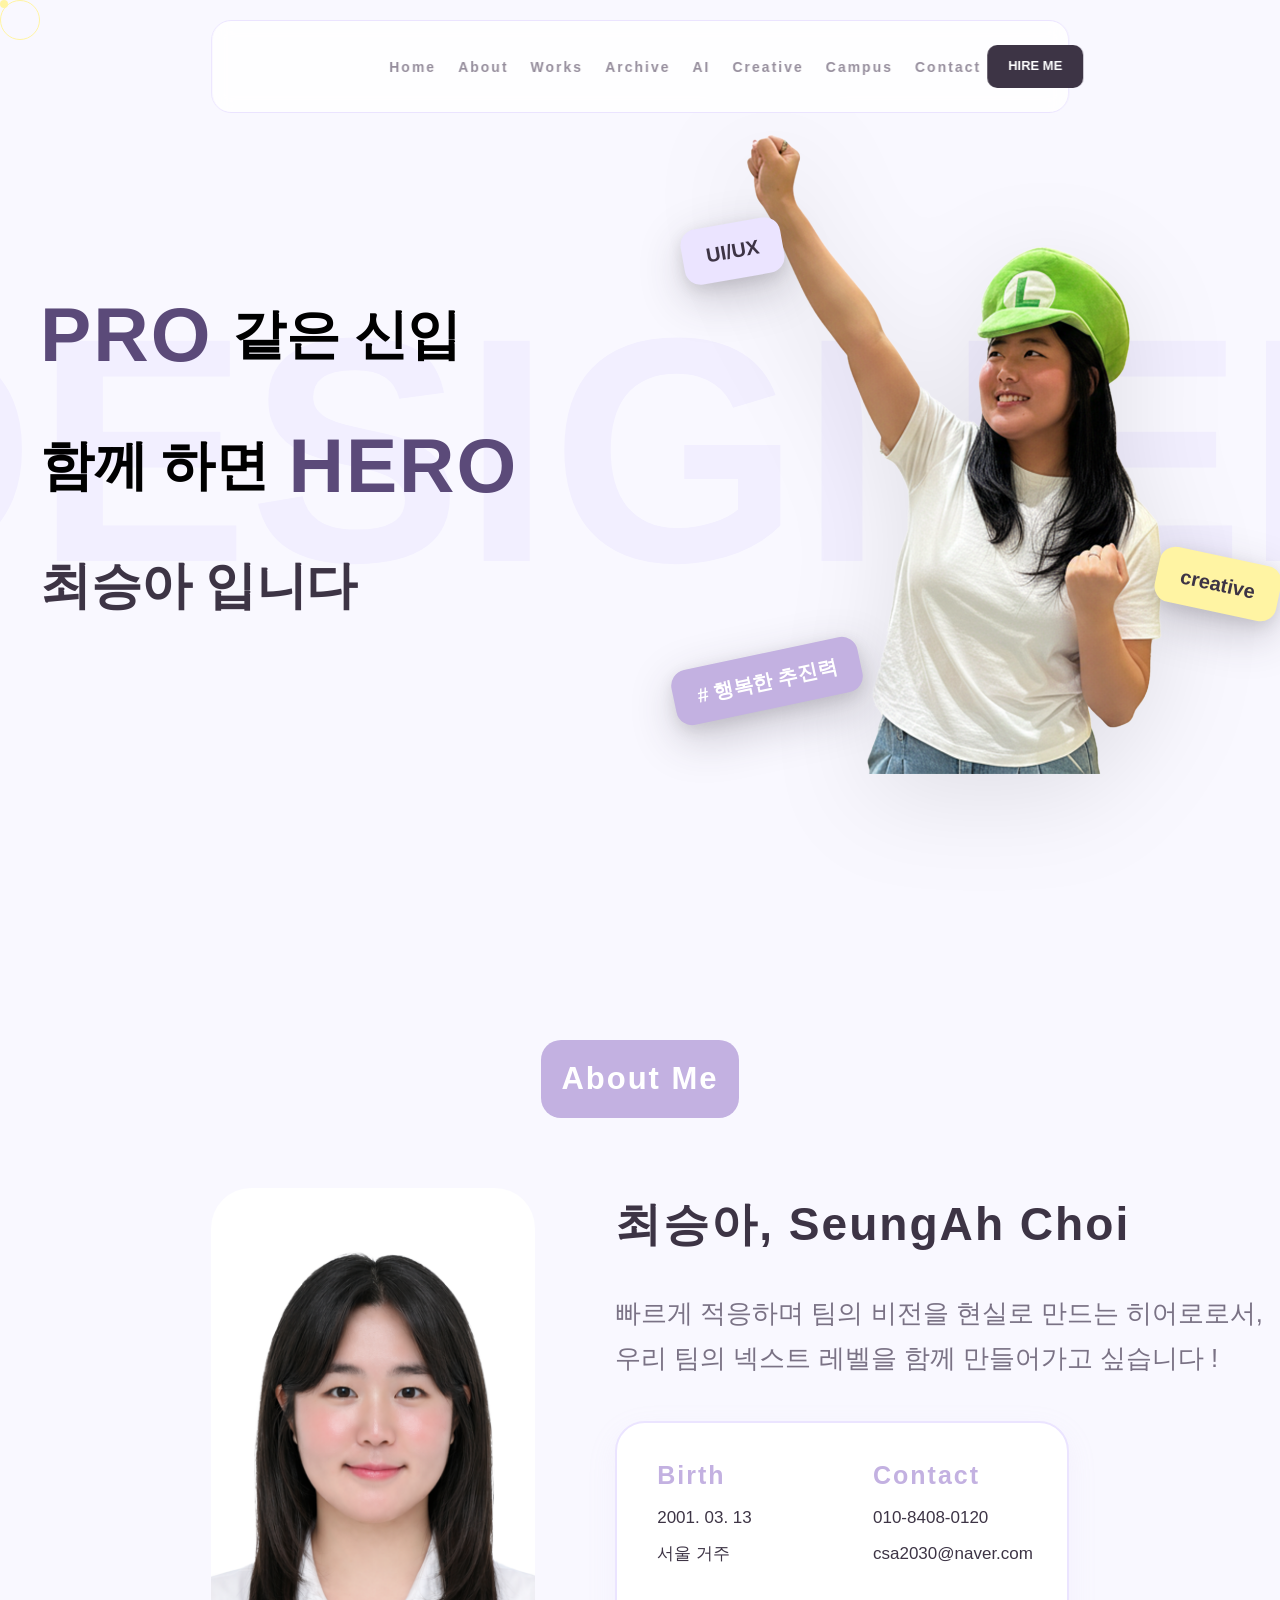
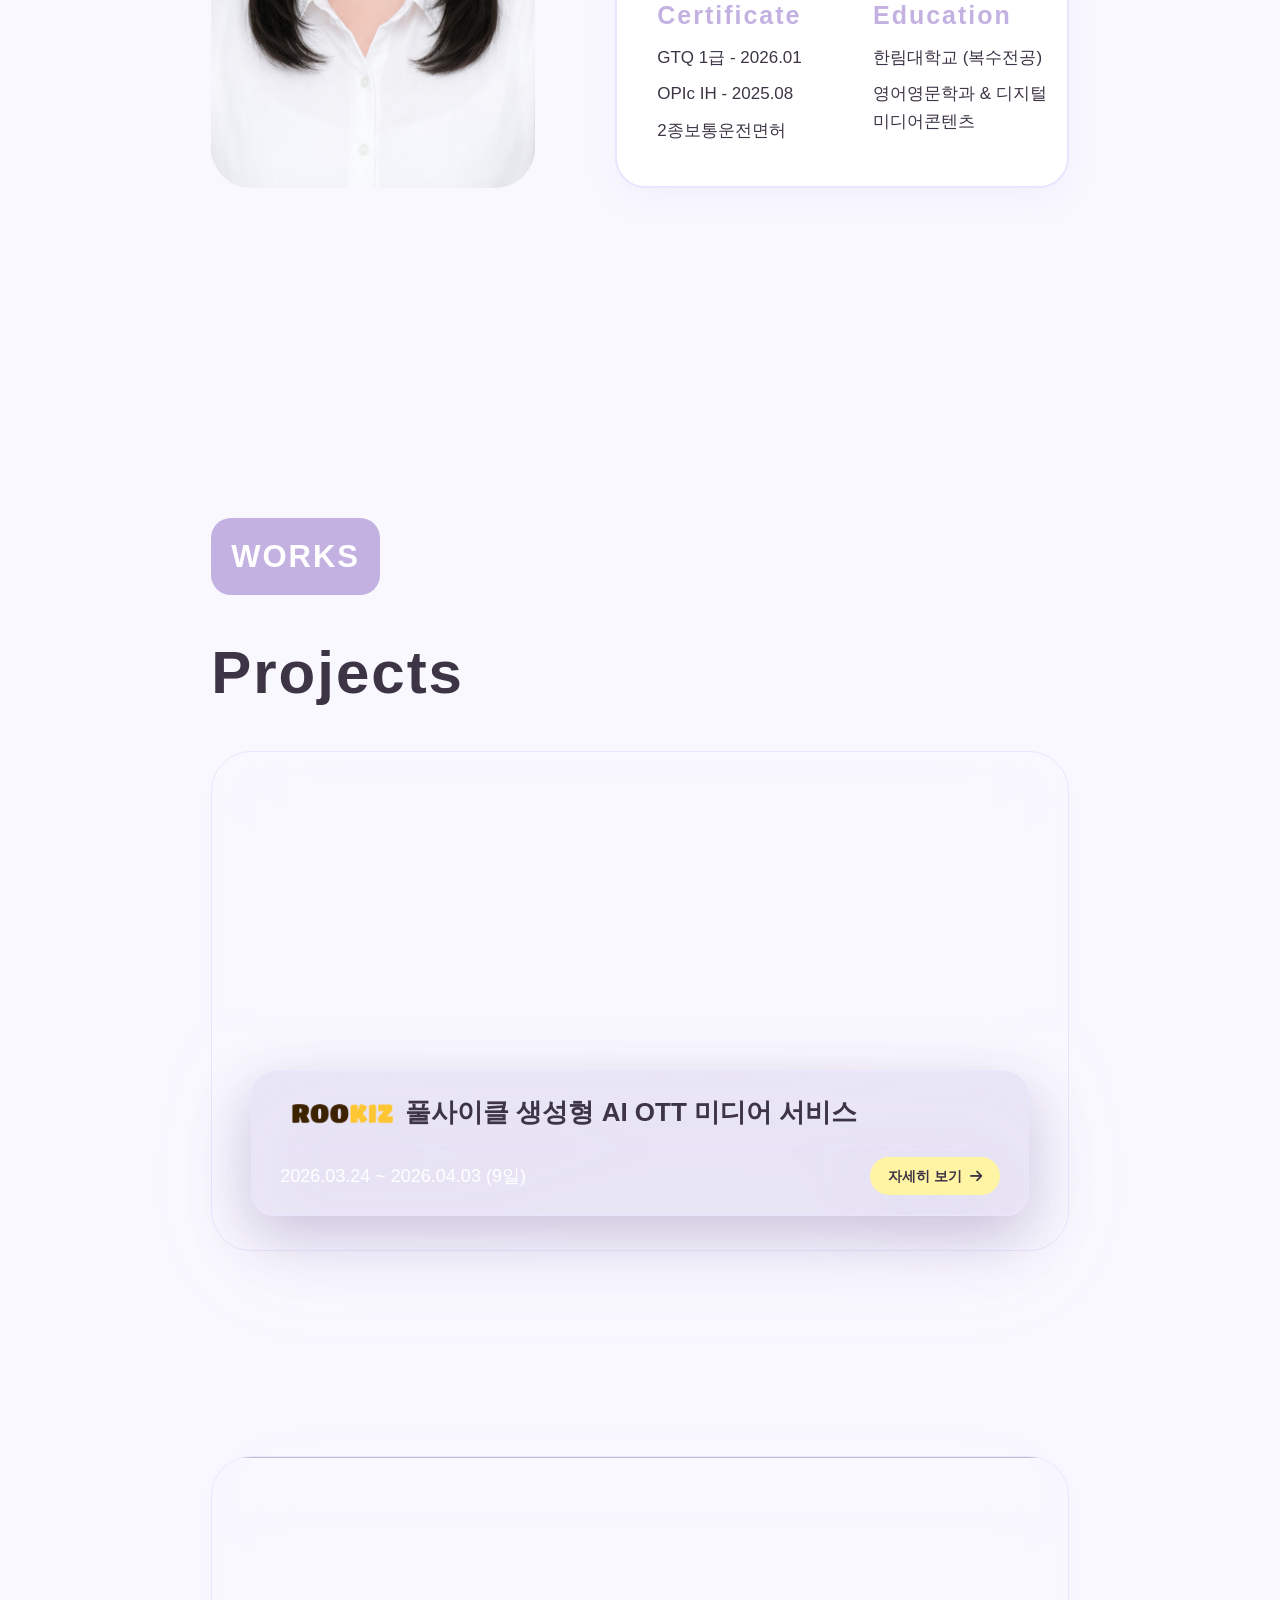
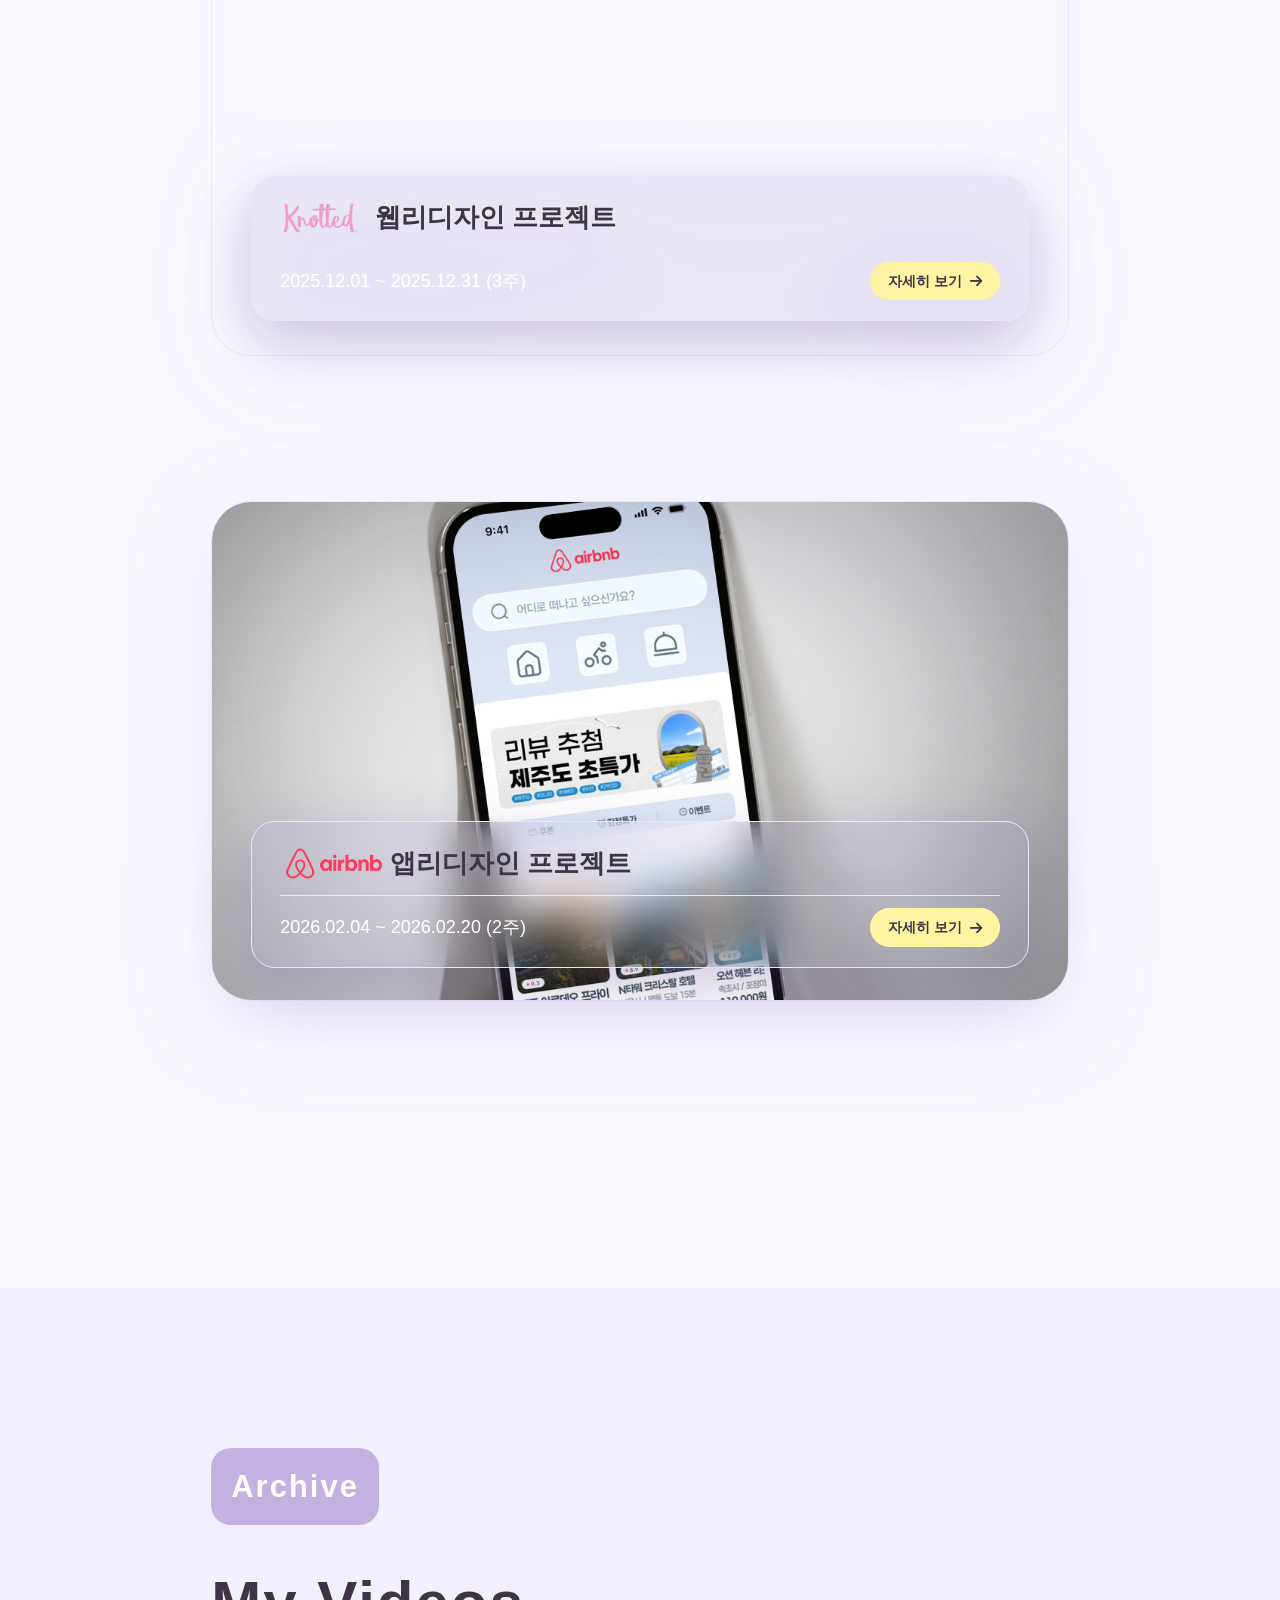
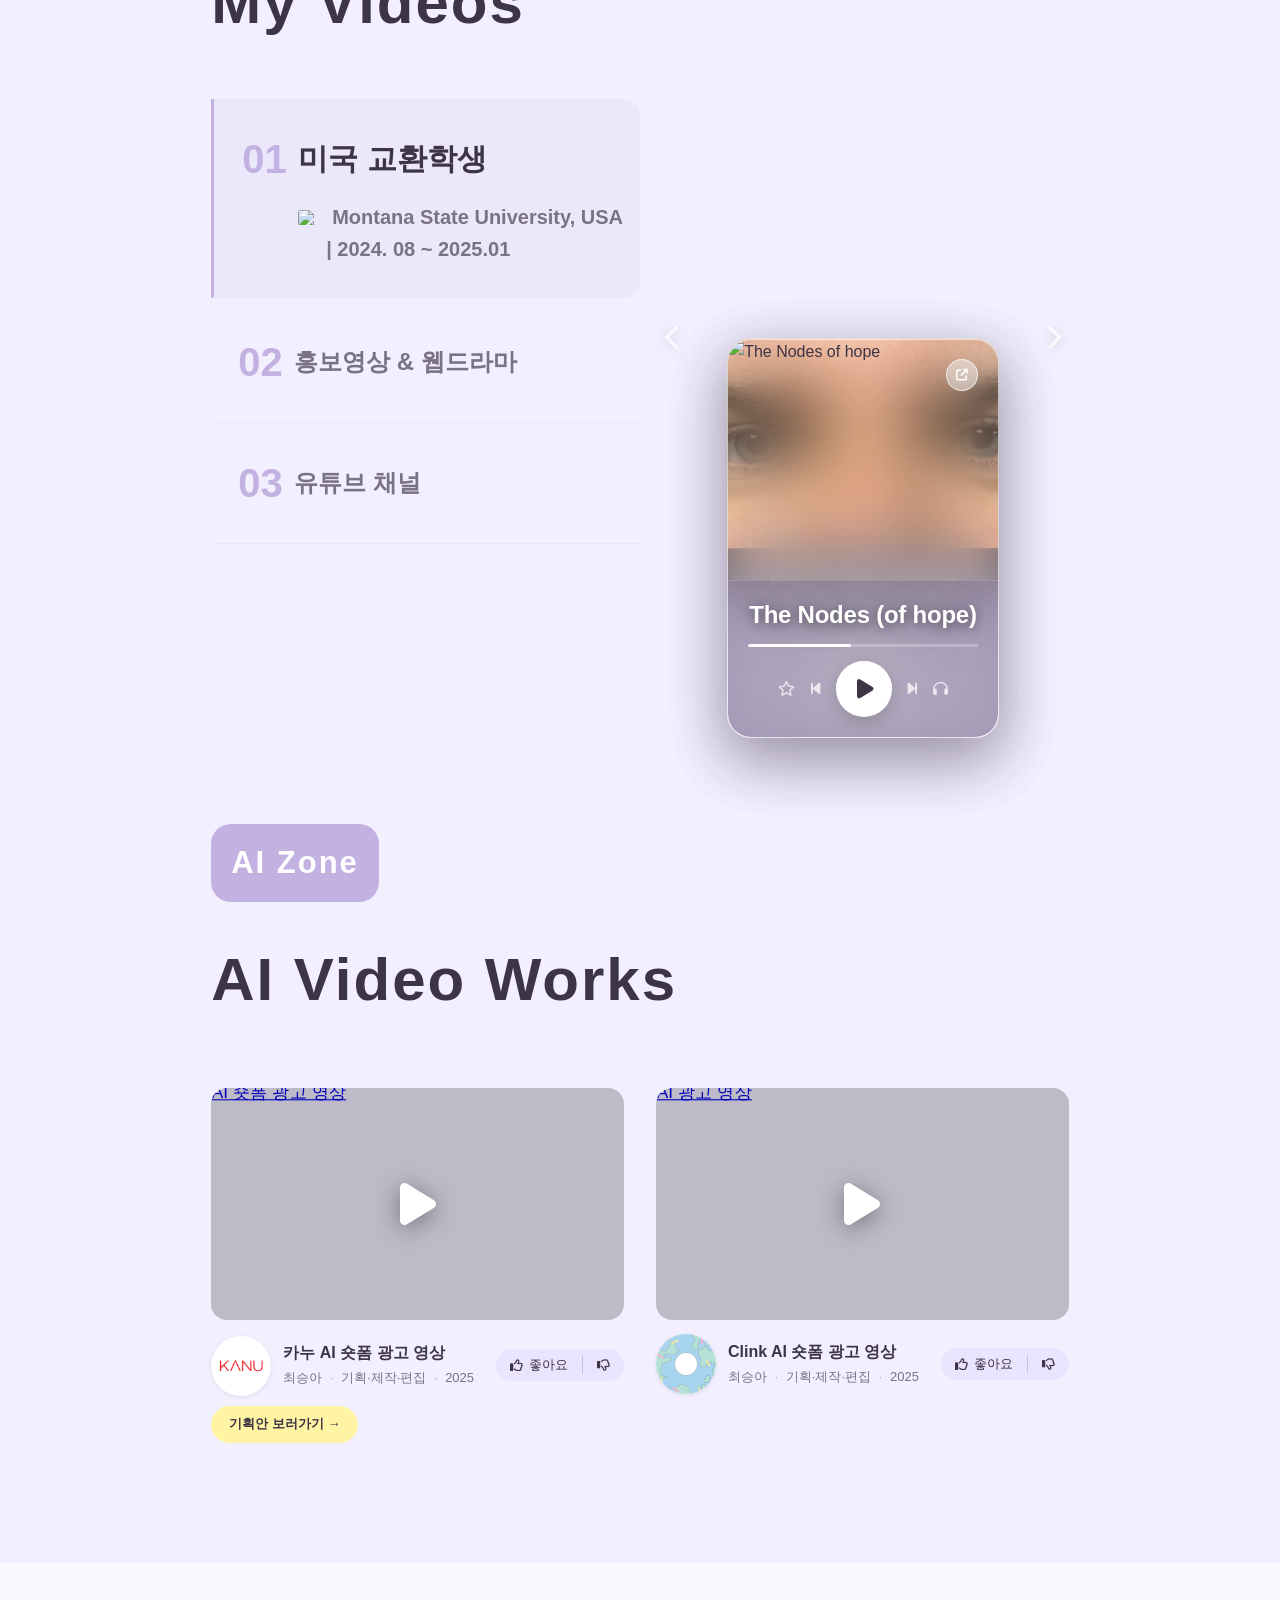
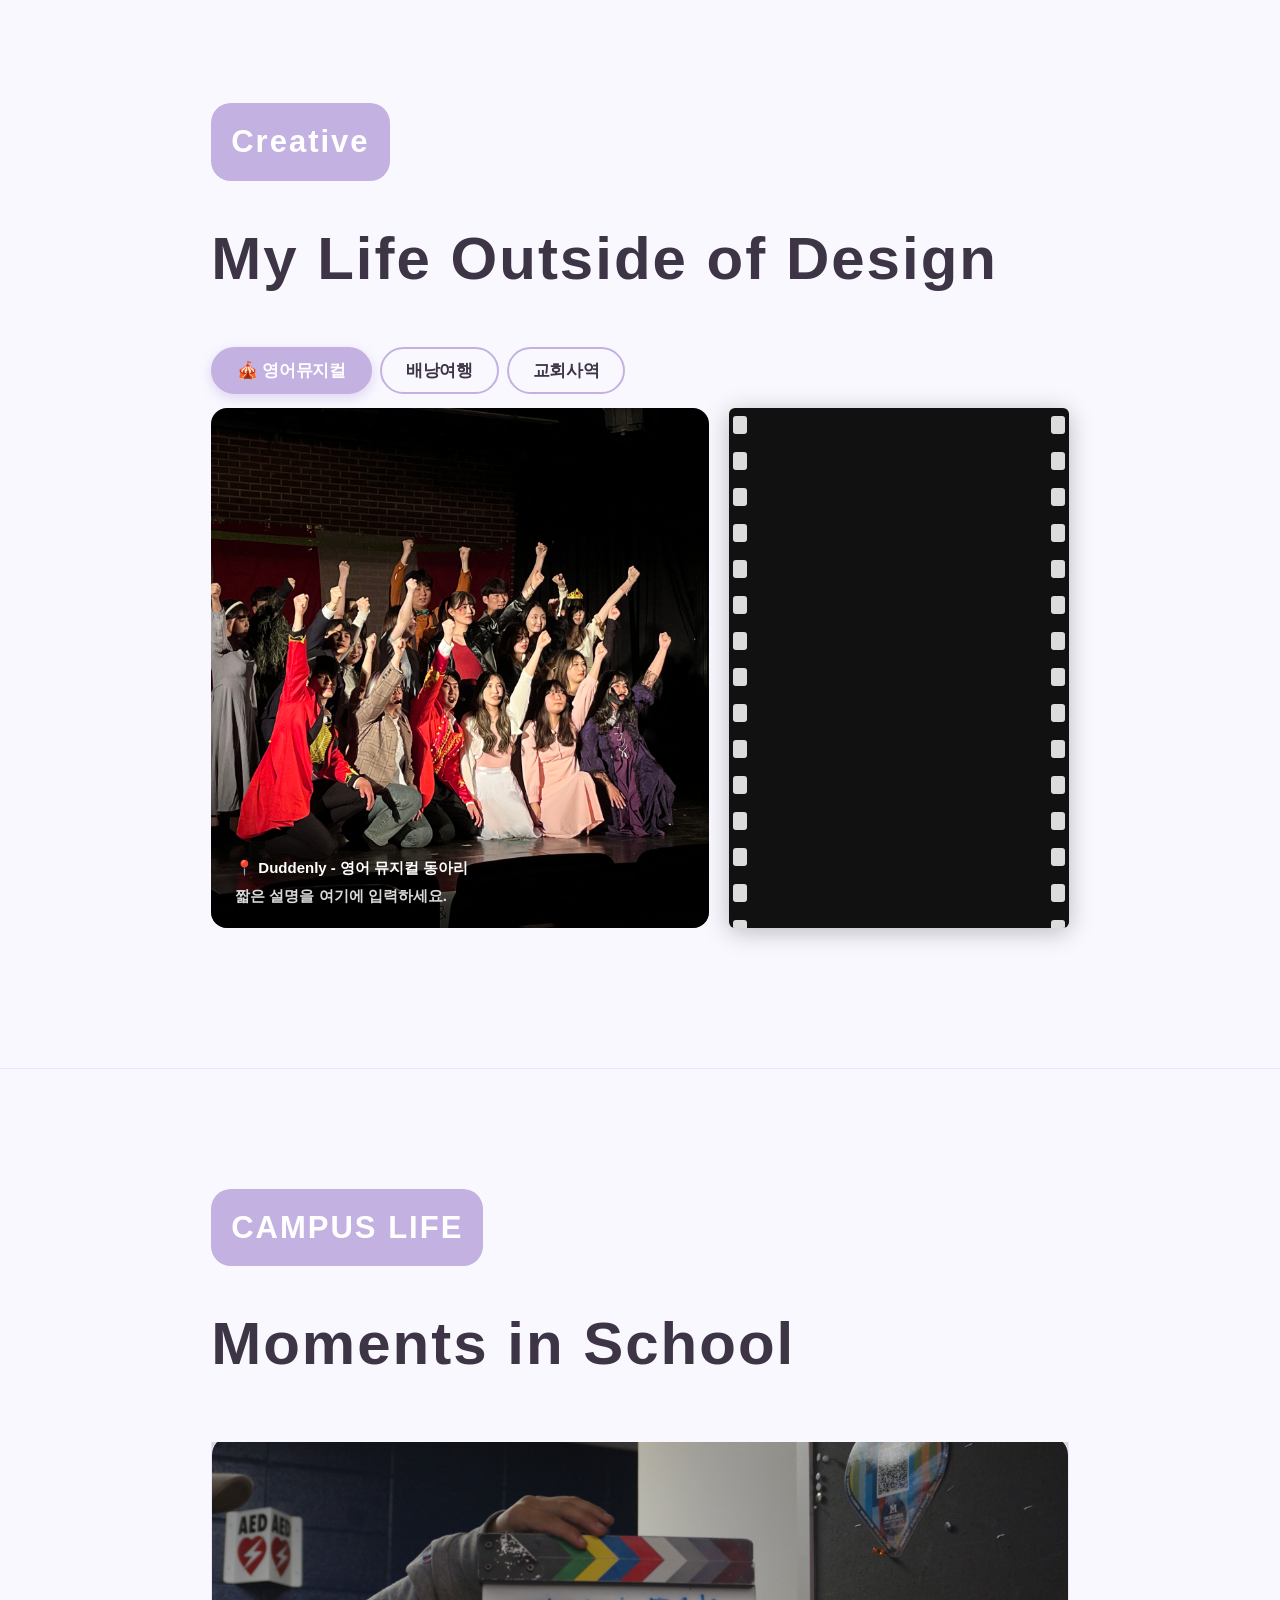
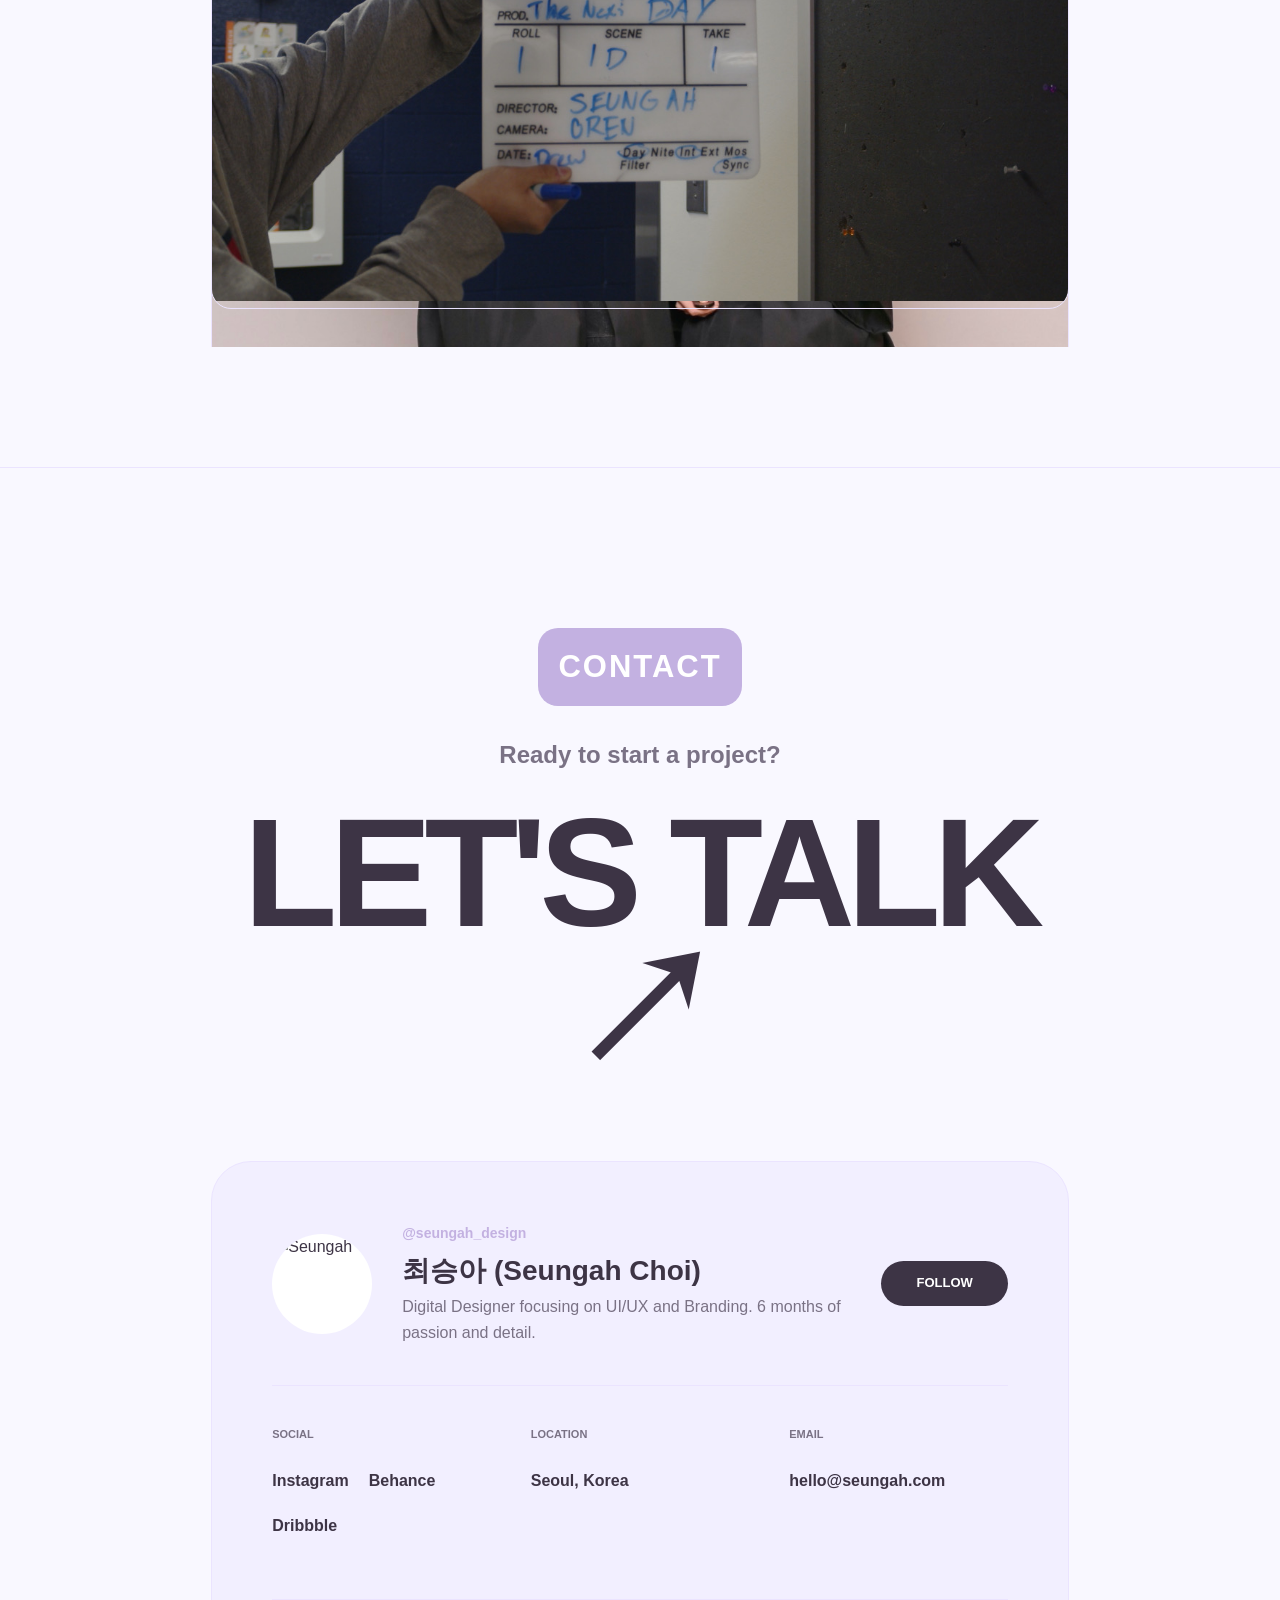
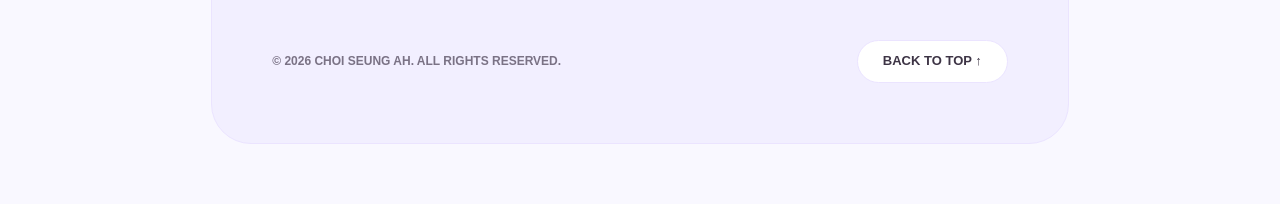
==== commit 6781306b: "fix: remove hardcoded film frames from HTML, fix muscial1.png typo Co-Authored-By: Claude Sonnet 4.6" ====
--- a/index.html
+++ b/index.html
@@ -471,32 +471,8 @@
                         </div>
                     </div>
                     <div class="film-strip">
-                        <div class="film-strip-inner">
-                            <div class="film-frame active" data-src="images/musical-main.jpg" data-caption="🎪 장소 이름" data-desc="짧은 설명">
-                                <img src="images/musical-main.jpg" alt="">
-                                <div class="film-label"><span class="film-place">🎪 장소</span></div>
-                            </div>
-                            <div class="film-frame" data-src="images/campus2.jpg" data-caption="🎪 장소 이름" data-desc="짧은 설명">
-                                <img src="images/campus2.jpg" alt="">
-                                <div class="film-label"><span class="film-place">🎪 장소</span></div>
-                            </div>
-                            <div class="film-frame" data-src="images/campus3.jpg" data-caption="🎪 장소 이름" data-desc="짧은 설명">
-                                <img src="images/campus3.jpg" alt="">
-                                <div class="film-label"><span class="film-place">🎪 장소</span></div>
-                            </div>
-                            <div class="film-frame" data-src="images/campus4.jpg" data-caption="🎪 장소 이름" data-desc="짧은 설명">
-                                <img src="images/campus4.jpg" alt="">
-                                <div class="film-label"><span class="film-place">🎪 장소</span></div>
-                            </div>
-                            <div class="film-frame" data-src="images/campus5.jpg" data-caption="🎪 장소 이름" data-desc="짧은 설명">
-                                <img src="images/campus5.jpg" alt="">
-                                <div class="film-label"><span class="film-place">🎪 장소</span></div>
-                            </div>
-                            <div class="film-frame" data-src="images/campus6.jpg" data-caption="🎪 장소 이름" data-desc="짧은 설명">
-                                <img src="images/campus6.jpg" alt="">
-                                <div class="film-label"><span class="film-place">🎪 장소</span></div>
-                            </div>
-                        </div>
+                        <!-- 필름 프레임은 script.js의 galleryData에서 자동으로 생성됩니다 -->
+                        <div class="film-strip-inner"></div>
                     </div>
                 </div>
             </div>
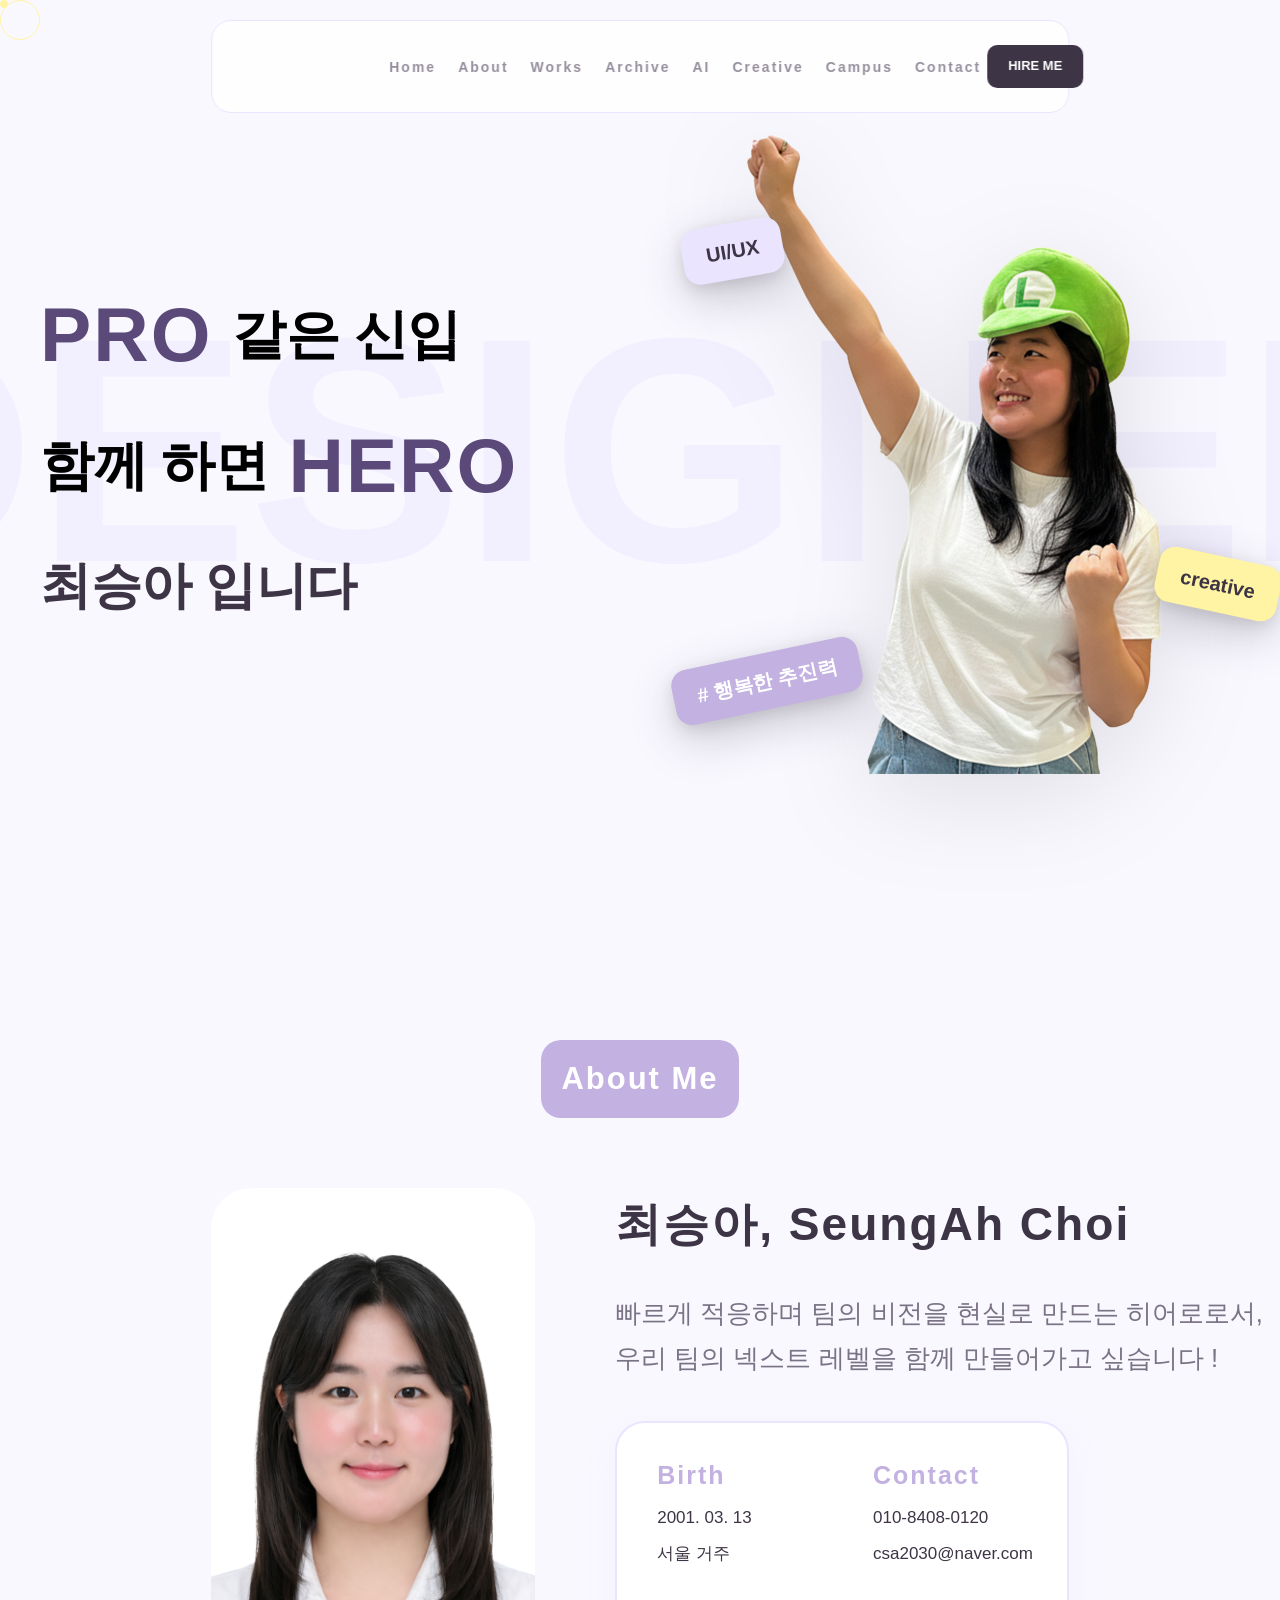
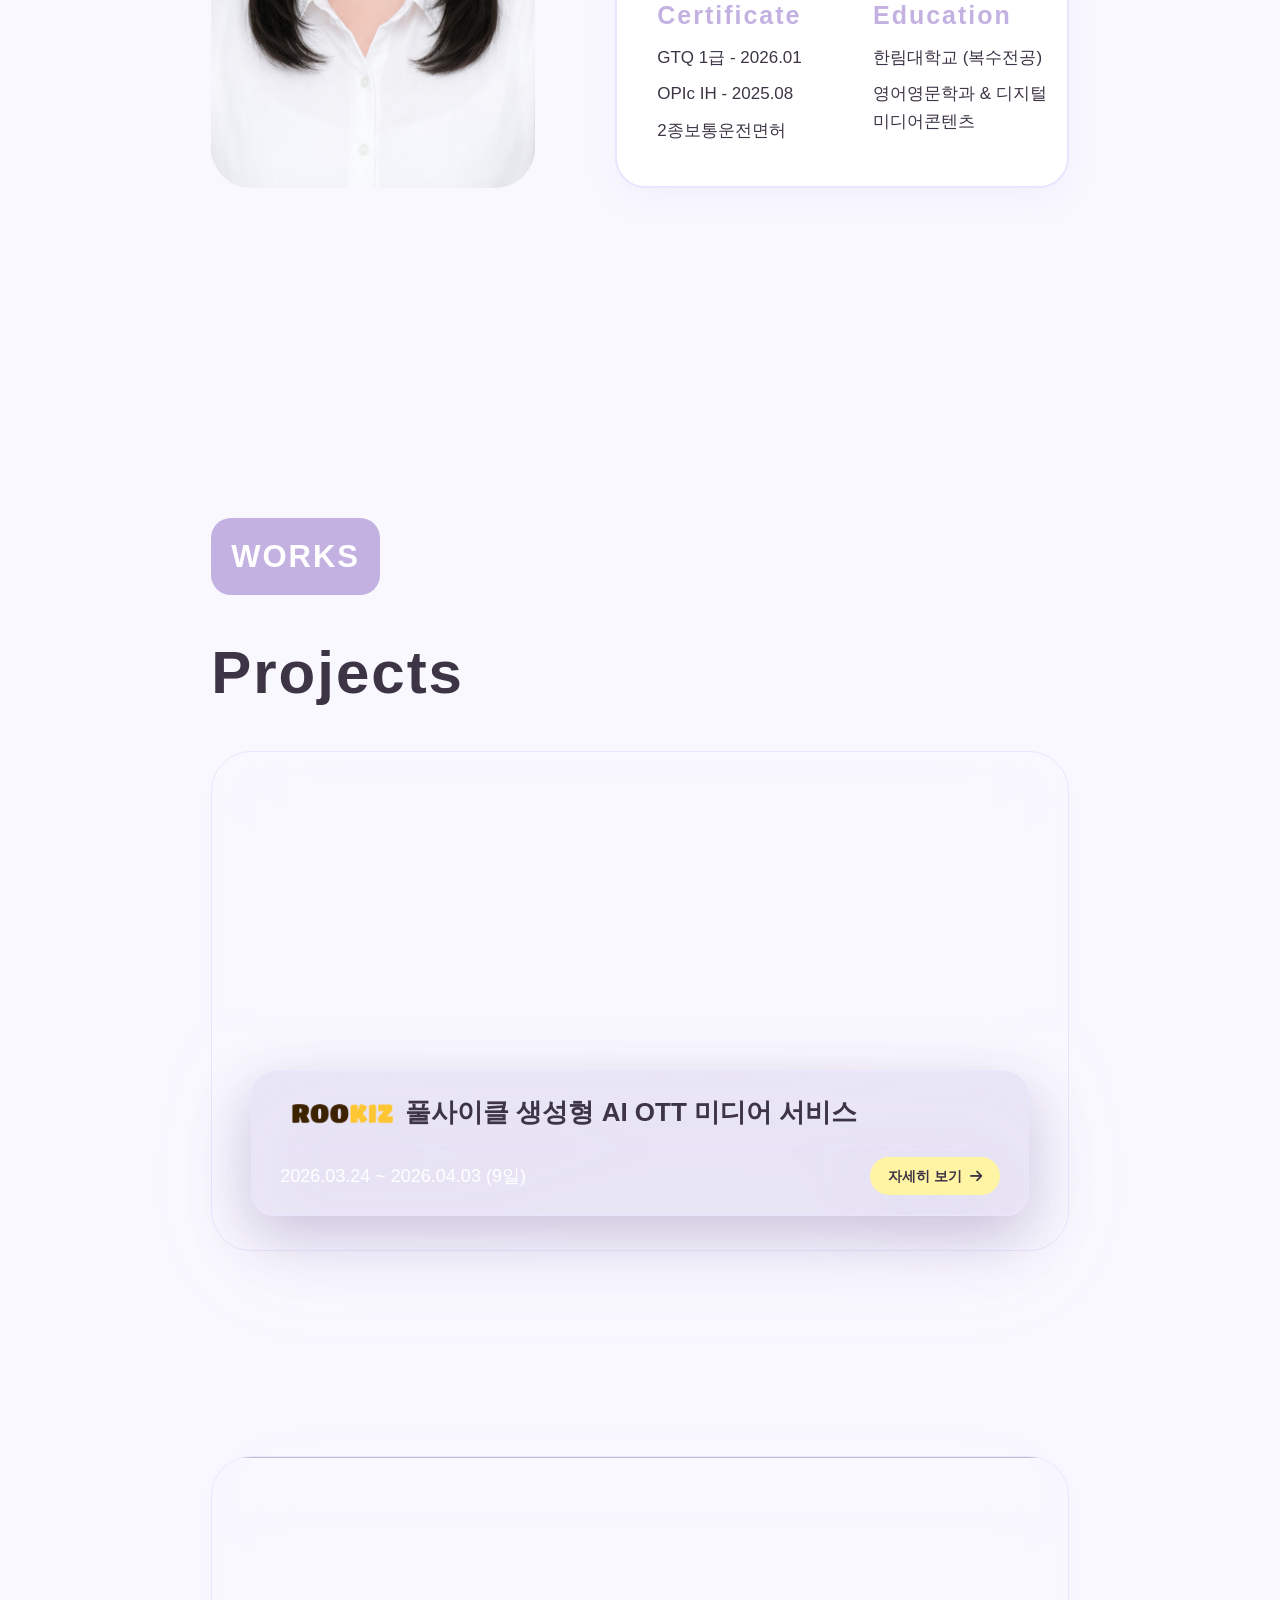
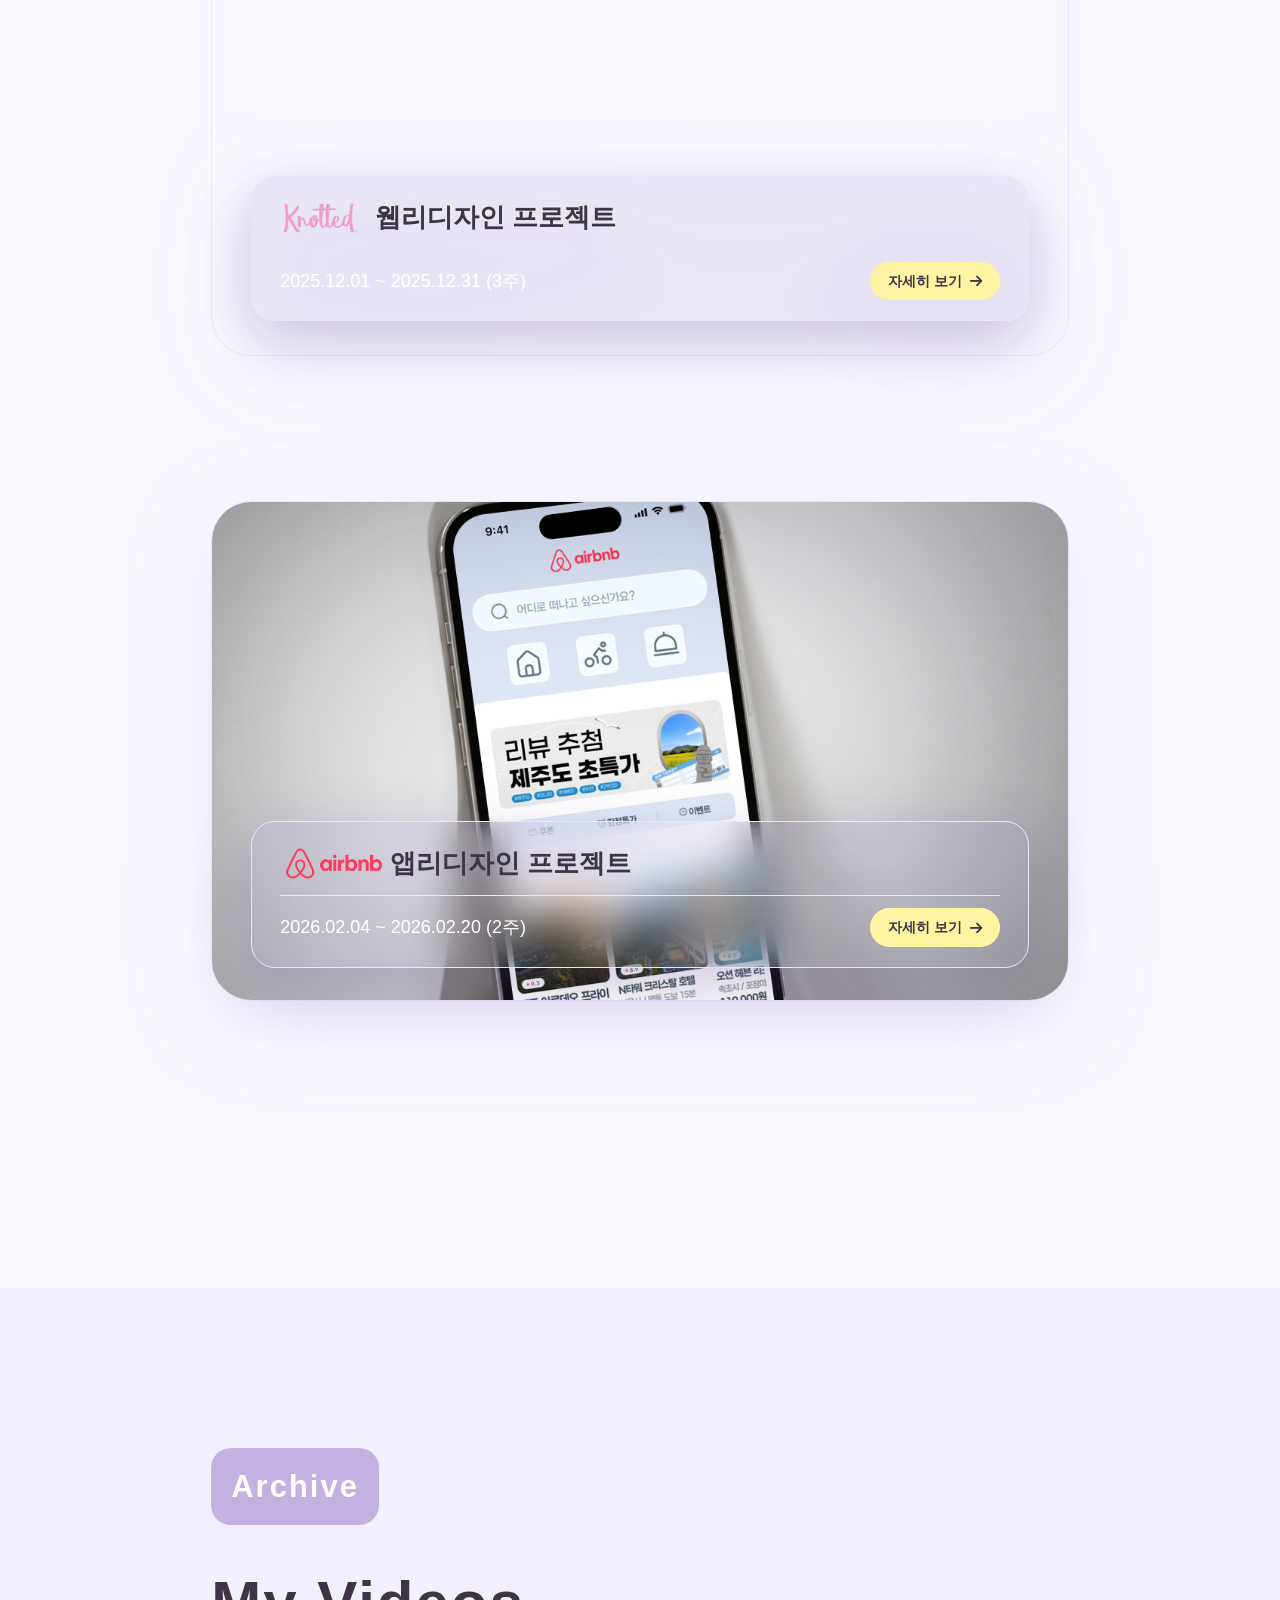
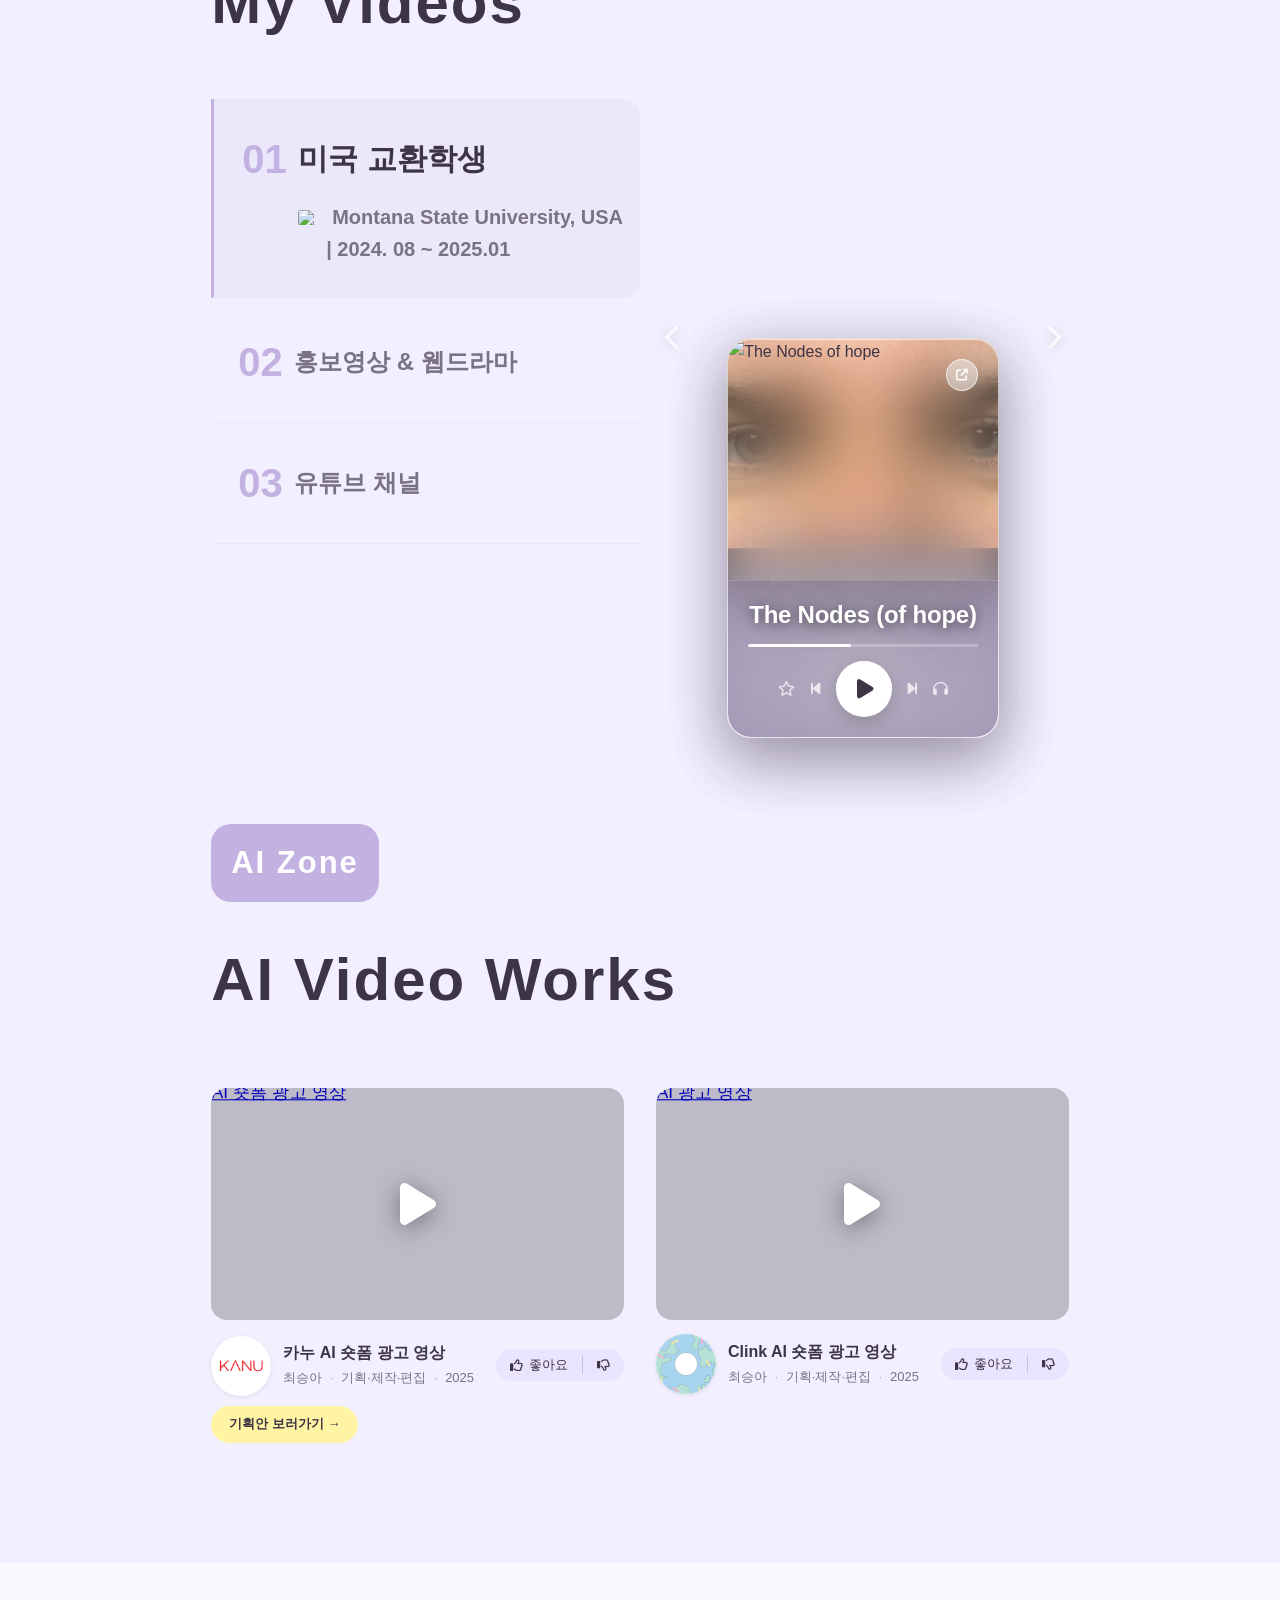
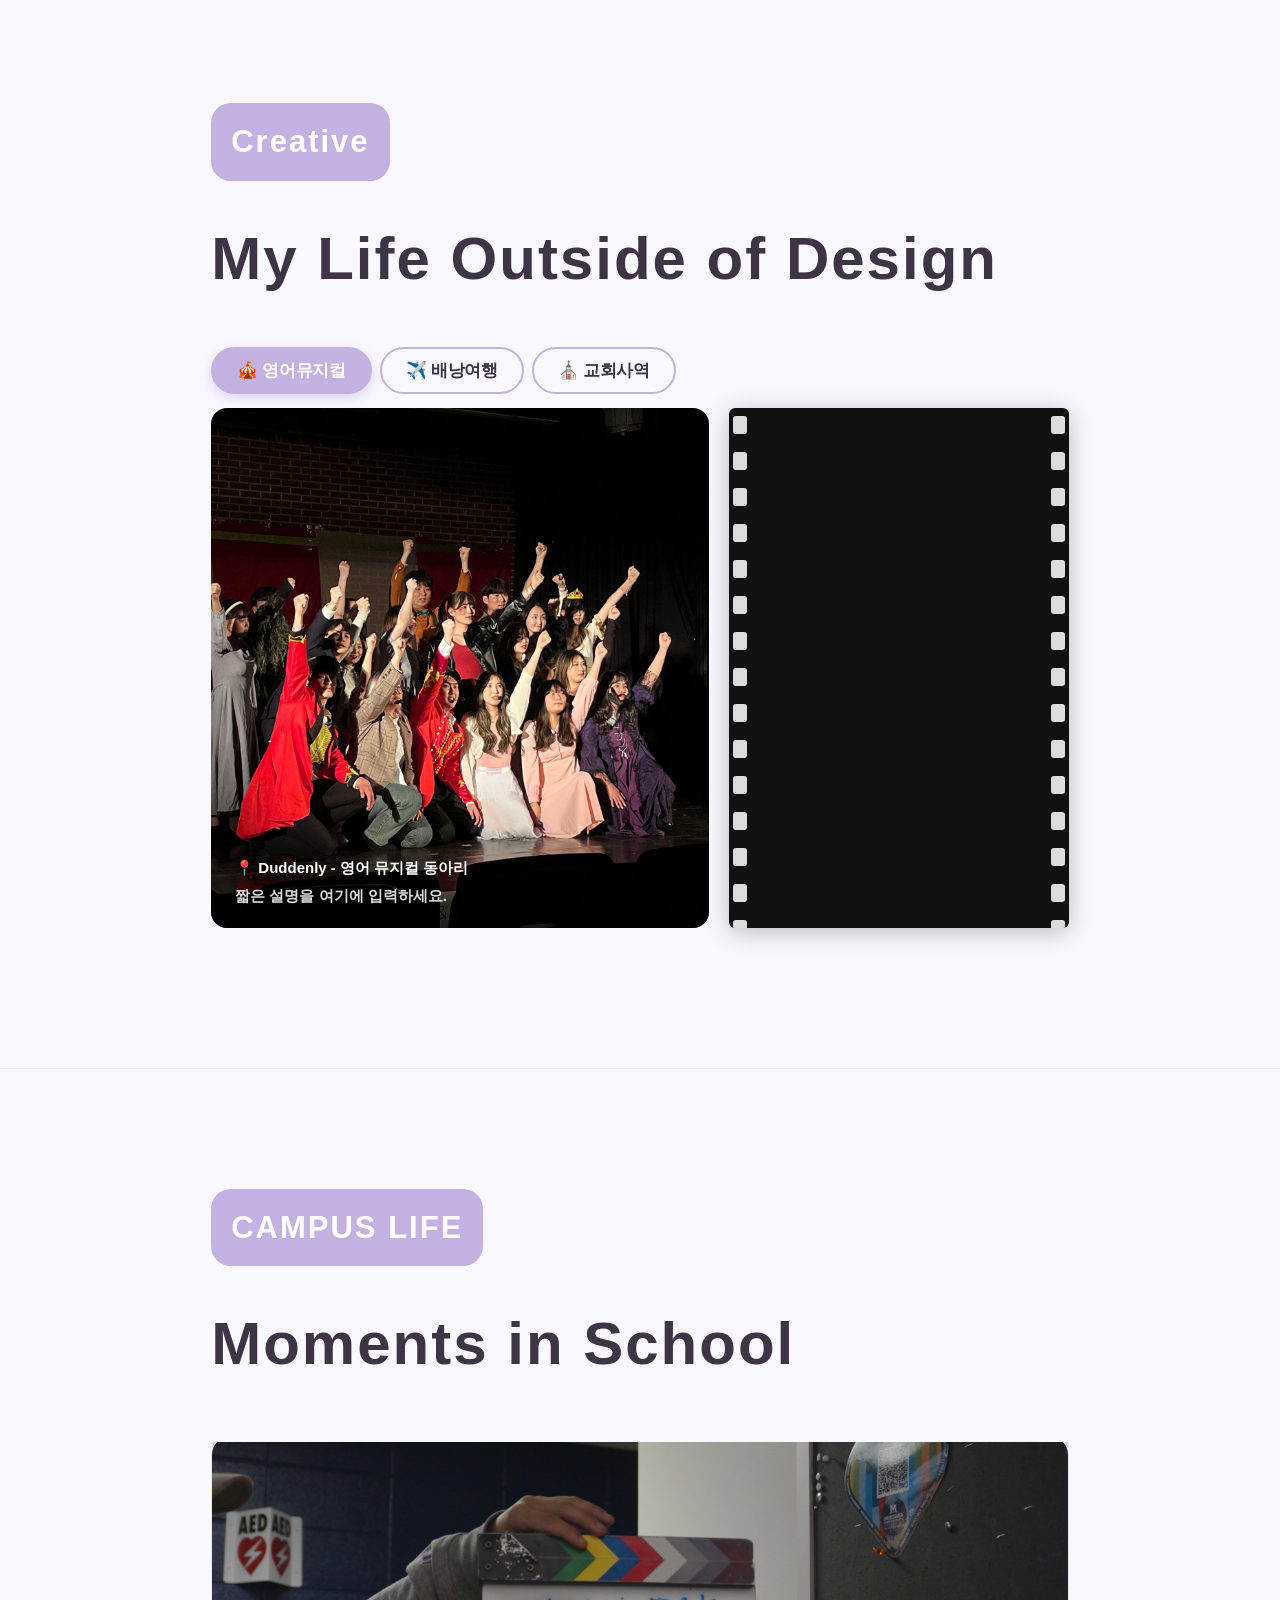
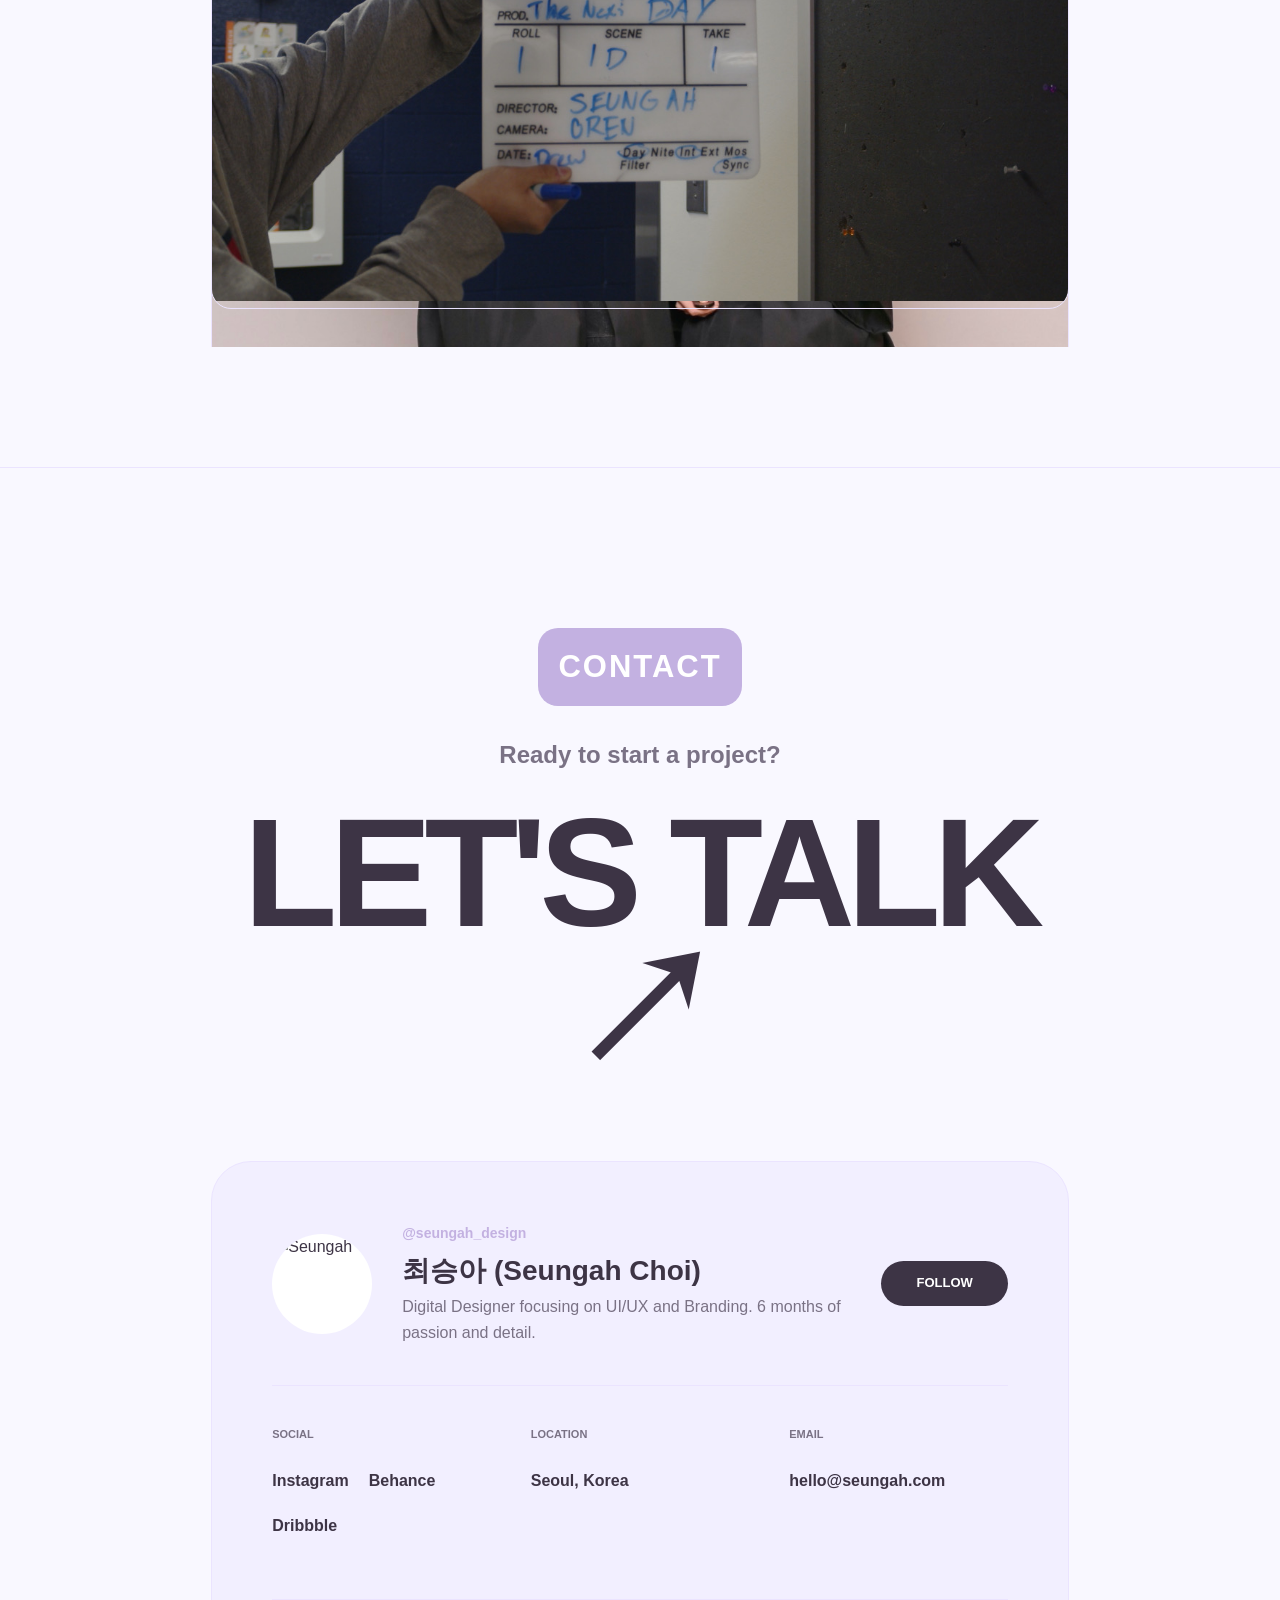
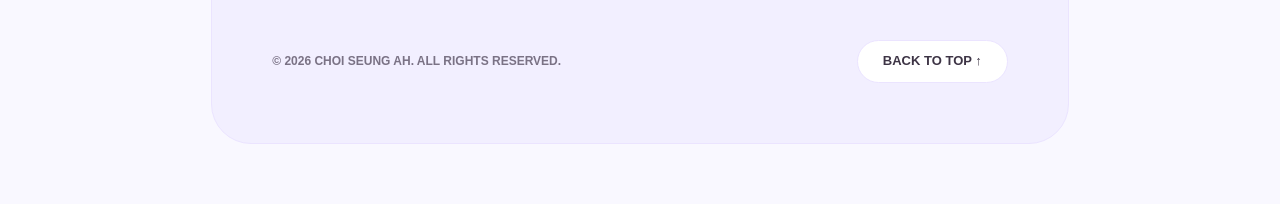
==== commit 24ae8dd4: "feat: 갤러리 이모지 업데이트 및 musical 이미지 추가 - 배낭여행/교회사역 카테고리 버튼에 이모지 추가 (✈️, ⛪) - 갤러리 데이터 이모지 전면 교체 (📍 → ✈️/" ====
--- a/index.html
+++ b/index.html
@@ -459,8 +459,8 @@
                     <div class="gallery-left">
                         <div class="gallery-cats">
                             <button class="gallery-cat active">🎪 영어뮤지컬</button>
-                            <button class="gallery-cat">배낭여행</button>
-                            <button class="gallery-cat">교회사역</button>
+                            <button class="gallery-cat">✈️ 배낭여행</button>
+                            <button class="gallery-cat">⛪ 교회사역</button>
                         </div>
                         <div class="gallery-main">
                             <img id="gallery-featured" src="images/musical-main.jpg" alt="">
--- a/css/style.css
+++ b/css/style.css
@@ -1263,14 +1263,7 @@
   display: flex;
   flex-direction: column;
   gap: 8px;
-  animation: filmScroll 22s linear infinite;
-}
-.film-strip:hover .film-strip-inner {
-  animation-play-state: paused;
-}
-@keyframes filmScroll {
-  from { transform: translateY(0); }
-  to   { transform: translateY(-50%); }
+  cursor: grab;
 }
 .film-frame {
   cursor: pointer;
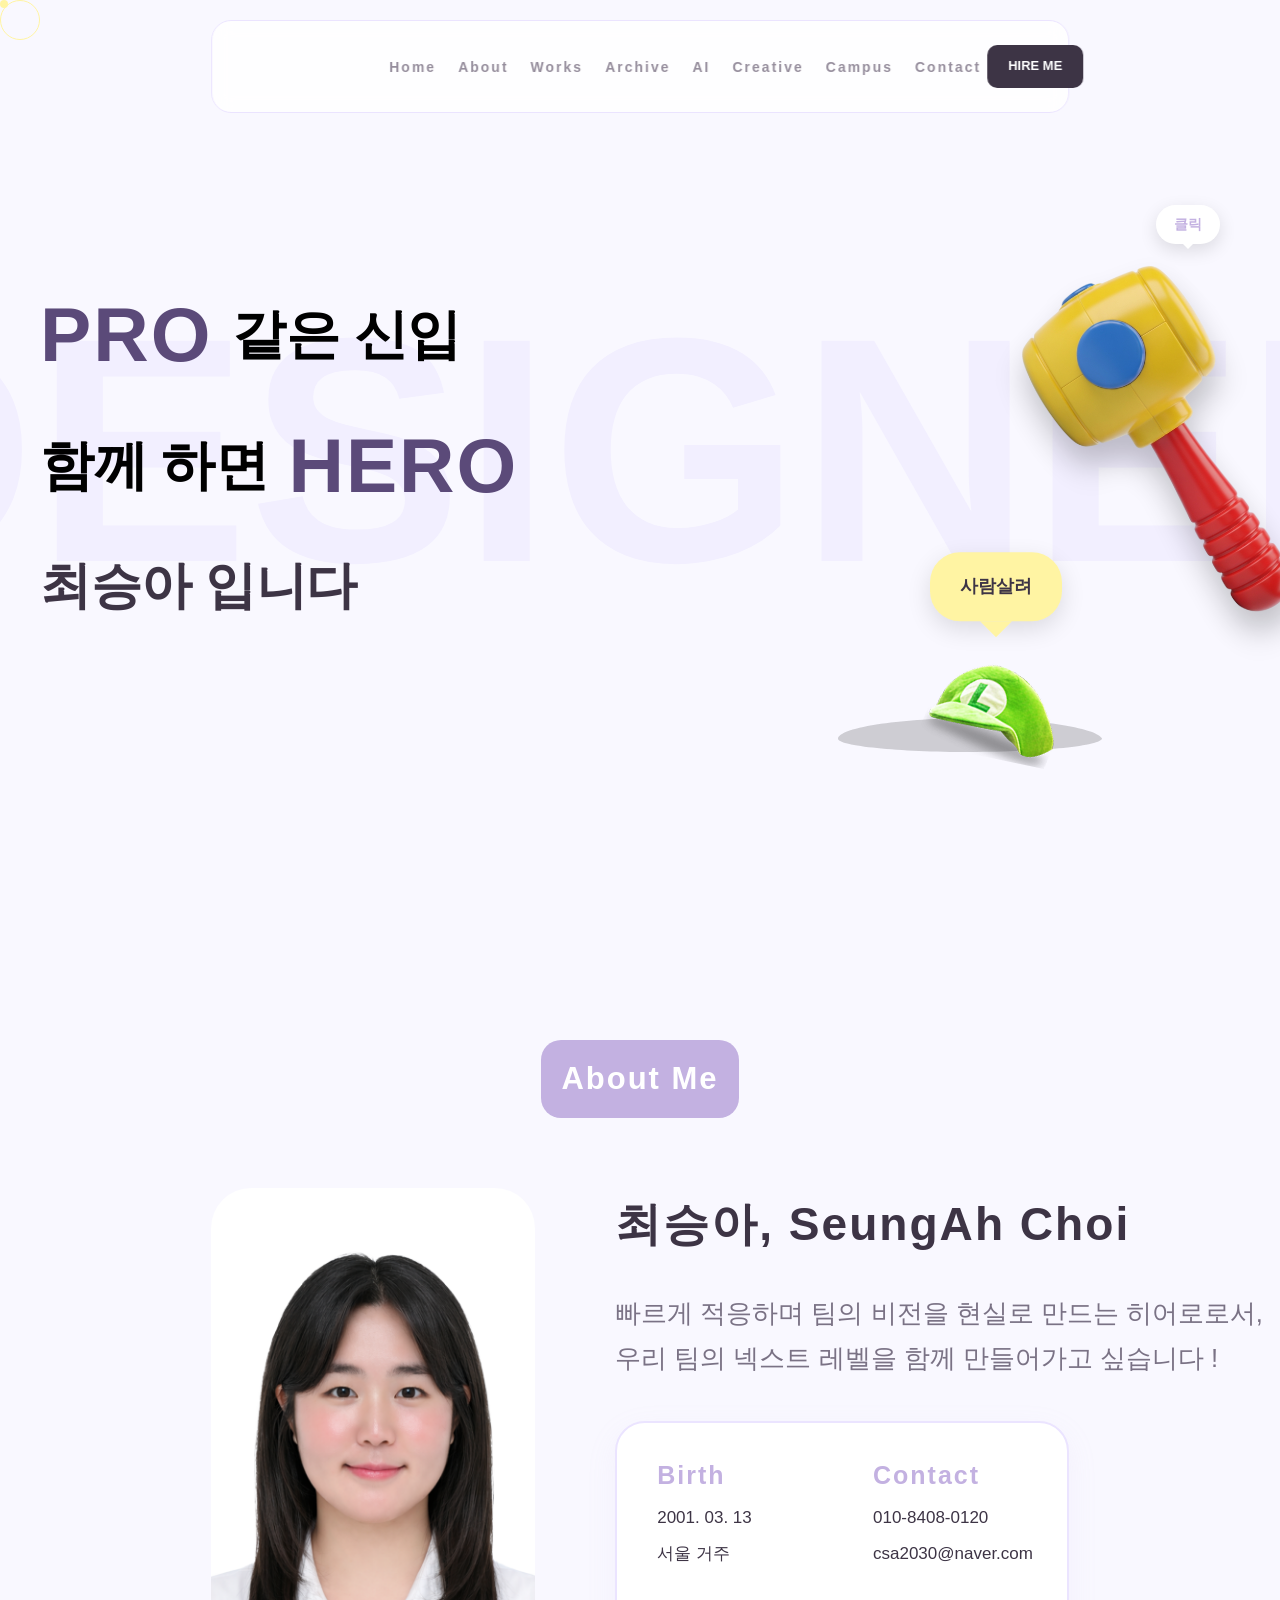
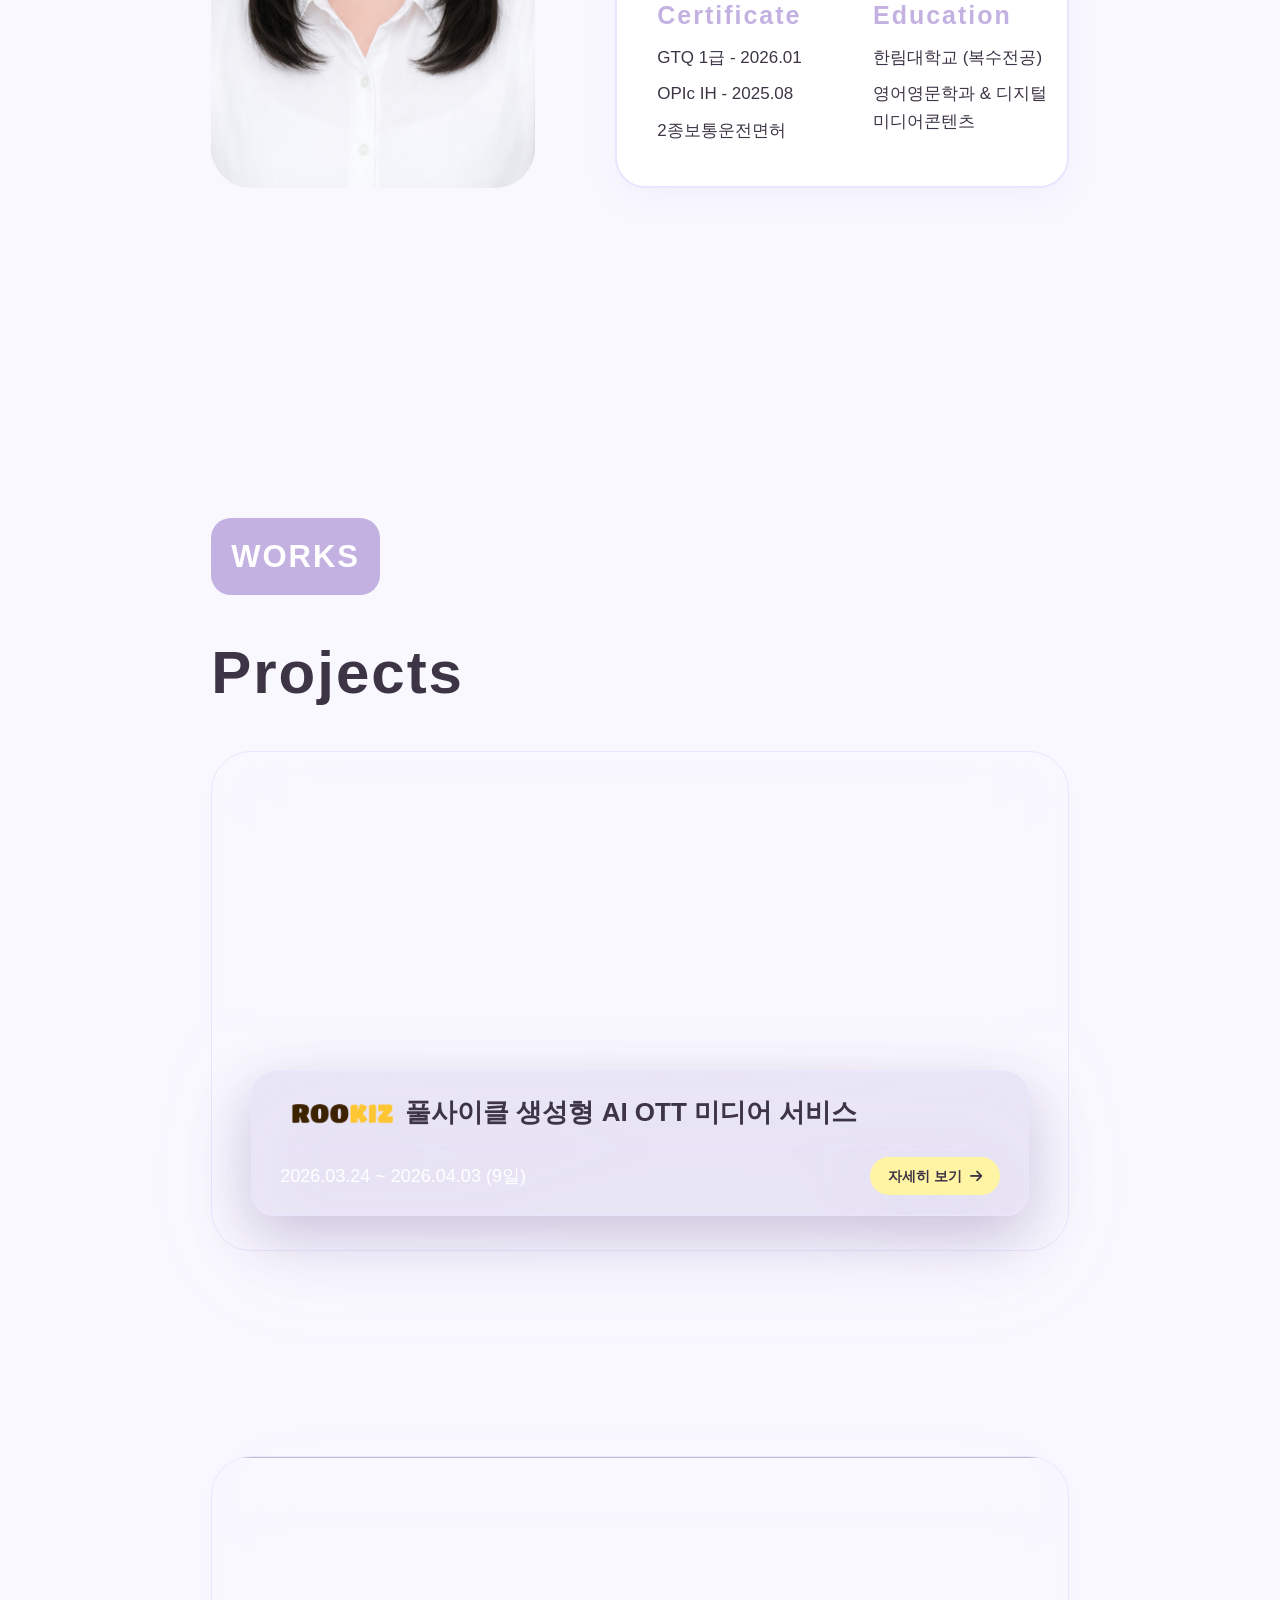
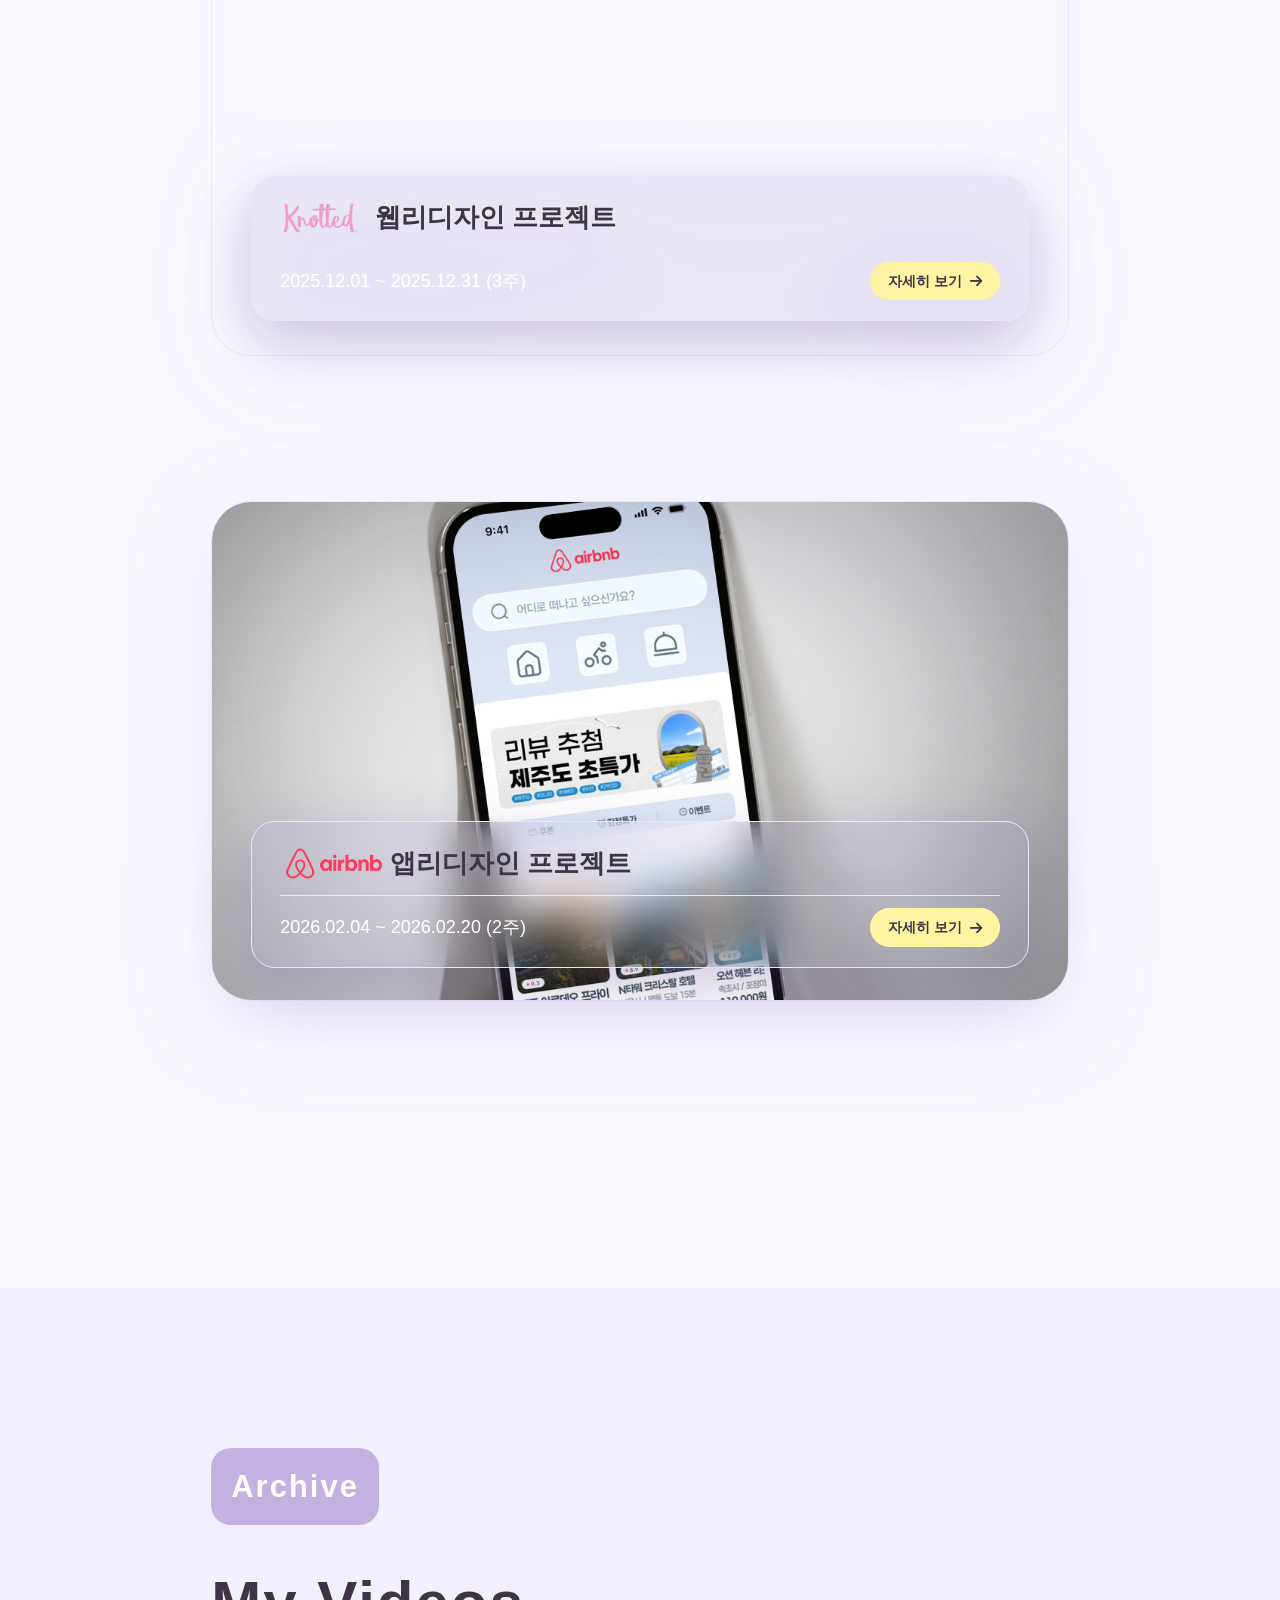
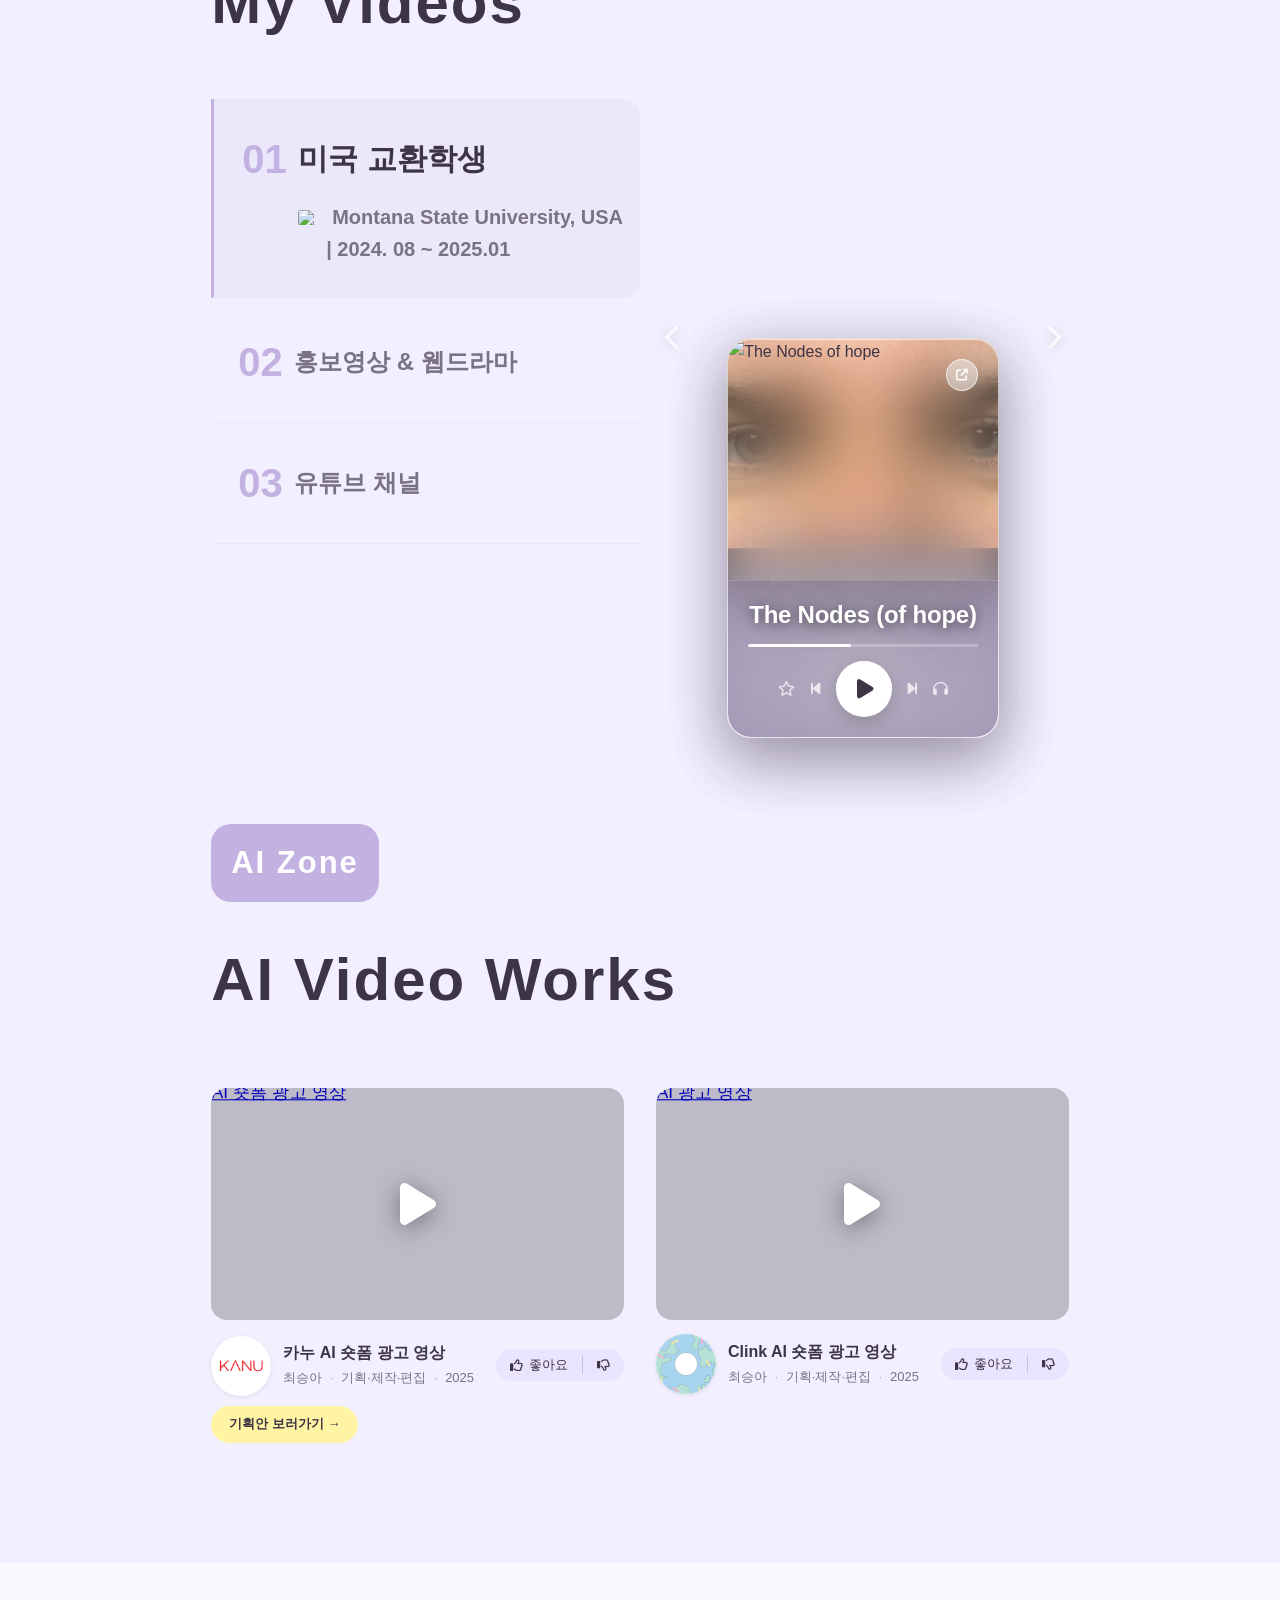
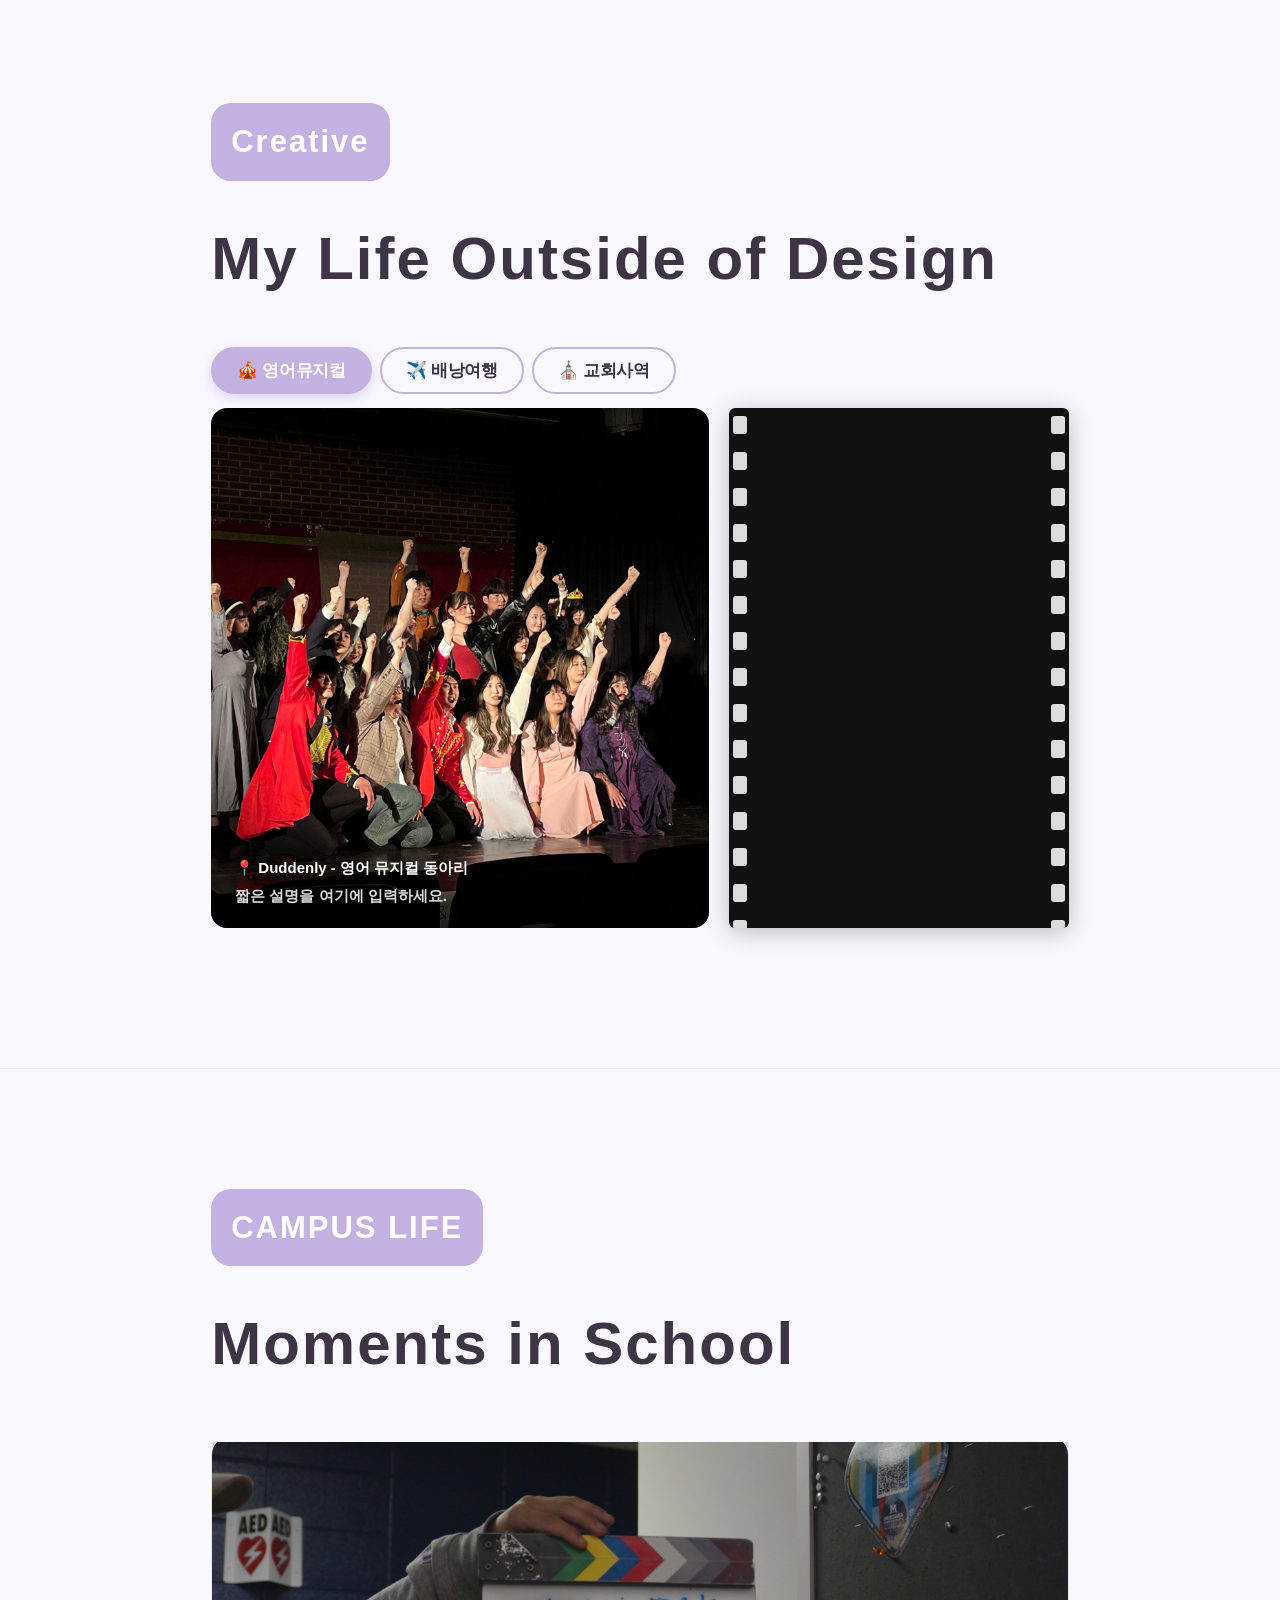
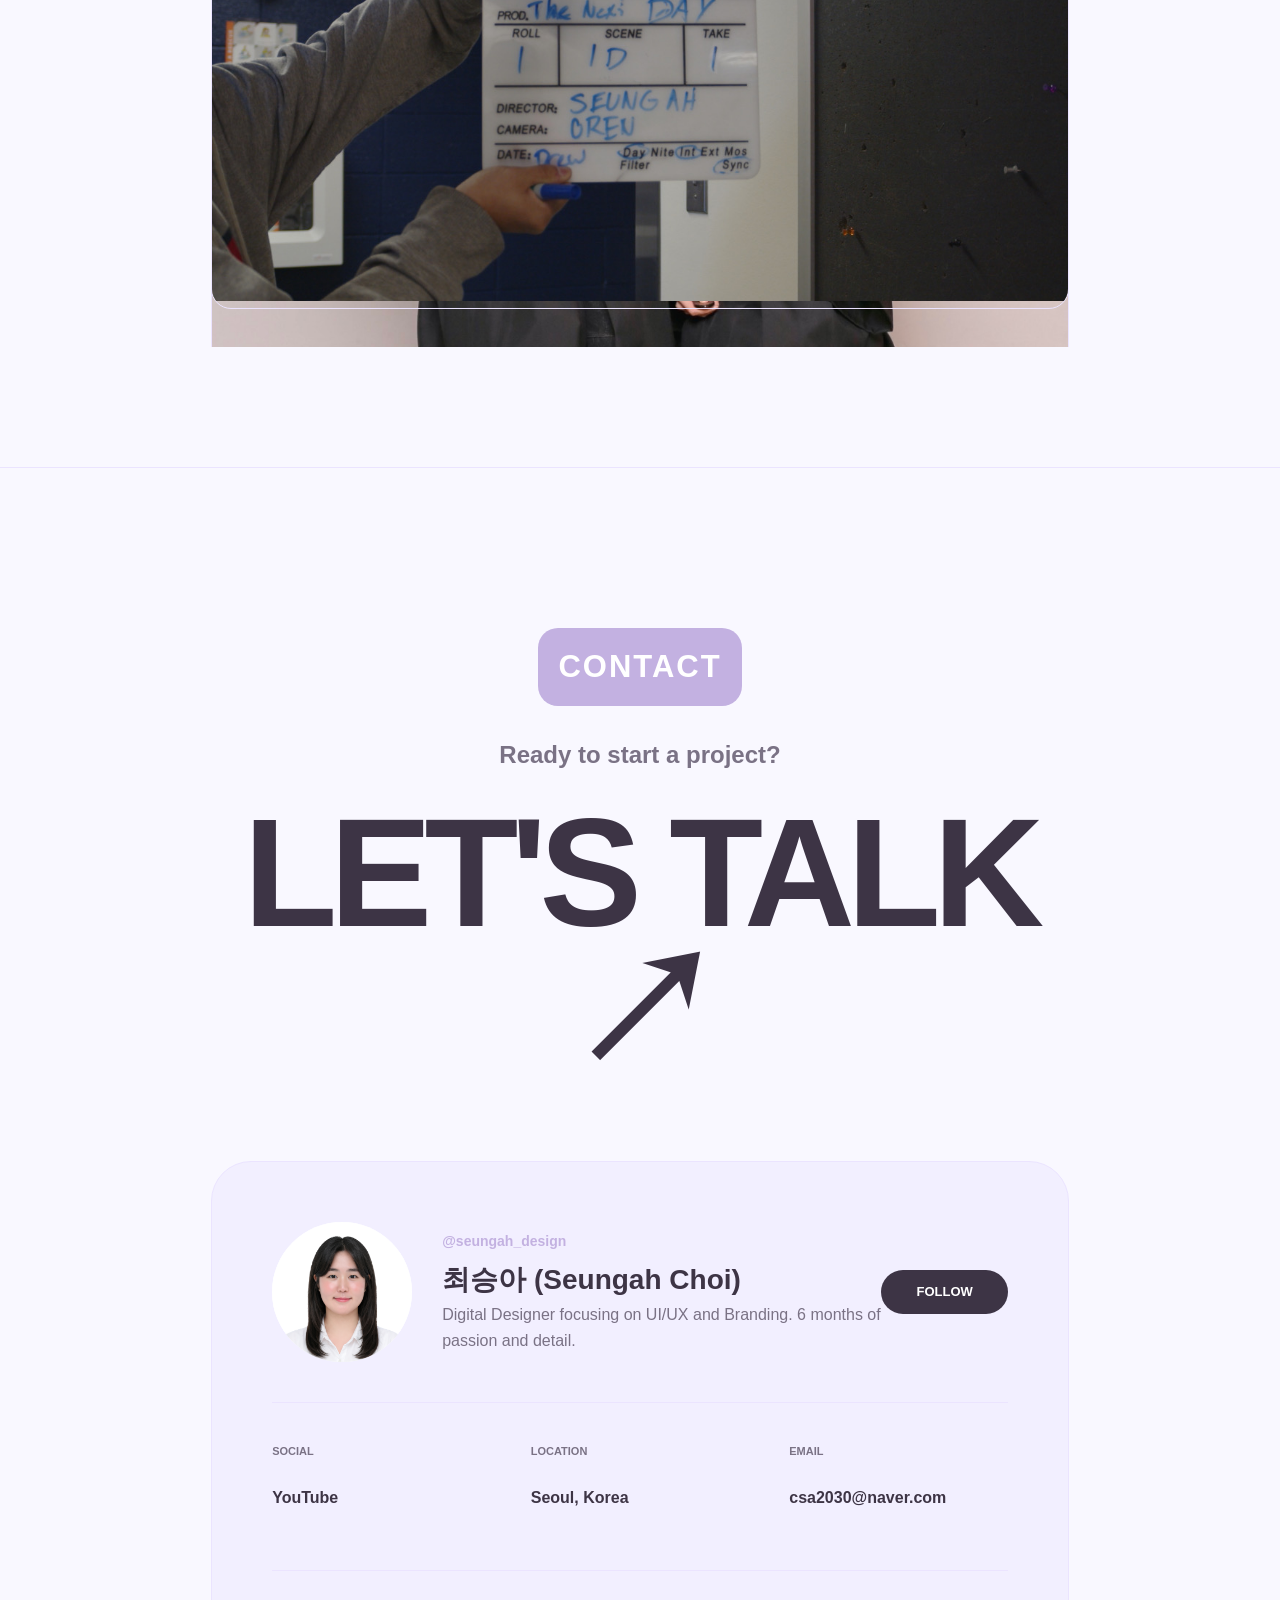
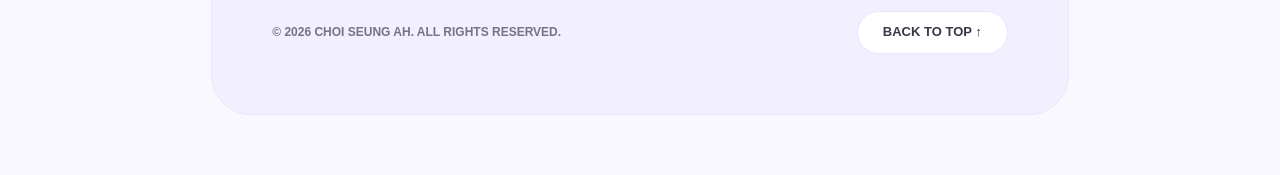
==== commit 9d749651: "feat: hero 애니메이션 scene 적용, footer 프로필 사진 및 YouTube 링크 업데이트" ====
--- a/index.html
+++ b/index.html
@@ -66,11 +66,17 @@
                 <div class="hero-right">
                     <div class="main-img-wrapper">
                         <div class="main-img-box">
-                            <img src="images/aboutmeimg.png">
-                        </div>
-                        <div class="img-badge b-top">UI/UX</div>
-                        <div class="img-badge b-mid"># 행복한 추진력</div>
-                        <div class="img-badge b-bottom">creative</div>
+                            <img class="scene-holl" src="images/holl.svg" alt="">
+                            <img class="scene-me" src="images/me.png" alt="me">
+                            <img class="scene-hat" src="images/hat.png" alt="hat">
+                            <img class="scene-hammer" src="images/hammer.png" alt="hammer">
+                            <div class="scene-bubble">사람살려</div>
+                            <div class="scene-click">클릭</div>
+                            <button type="button" class="scene-replay">↻ Replay</button>
+                        </div>
+                        <div class="img-badge b-top" hidden>UI/UX</div>
+                        <div class="img-badge b-mid" hidden># 행복한 추진력</div>
+                        <div class="img-badge b-bottom" hidden>creative</div>
                     </div>
                 </div>
             </div>
@@ -512,8 +518,7 @@
                     <div class="card-top">
                         <div class="profile-main">
                             <div class="profile-img">
-                                <img src="https://demo.7iquid.com/lighter/wp-content/uploads/2025/12/Service-1.jpg"
-                                    alt="Seungah">
+                                <img src="images/heroimg.png" alt="Seungah">
                             </div>
                             <div class="profile-txt">
                                 <span class="profile-id">@seungah_design</span>
@@ -528,9 +533,7 @@
                         <div class="info-item">
                             <span class="info-label">SOCIAL</span>
                             <div class="info-links">
-                                <a href="#">Instagram</a>
-                                <a href="#">Behance</a>
-                                <a href="#">Dribbble</a>
+                                <a href="https://www.youtube.com/@ANDAMO0691/videos" target="_blank">YouTube</a>
                             </div>
                         </div>
                         <div class="info-item">
@@ -539,7 +542,7 @@
                         </div>
                         <div class="info-item">
                             <span class="info-label">EMAIL</span>
-                            <p class="info-val">hello@seungah.com</p>
+                            <p class="info-val">csa2030@naver.com</p>
                         </div>
                     </div>
                     <div class="card-bottom">
--- a/css/style.css
+++ b/css/style.css
@@ -233,17 +233,168 @@
 .main-img-box {
   position: relative;
   width: 100%;
-  aspect-ratio: 4/5;
-  overflow: visible; /* 박스 밖으로 이미지가 나갈 수 있게 변경 */
-  background: transparent; /* 배경 제거 */
-  display: flex;
-  align-items: flex-end; /* 이미지를 아래쪽에 정렬 */
+  aspect-ratio: 610 / 720;
+  overflow: visible;
+  background: transparent;
 }
 .main-img-box img {
-  width: 100%;
+  position: absolute;
+  pointer-events: none;
   height: auto;
-  object-fit: contain; /* 이미지 전체가 보이도록 설정 */
-  filter: drop-shadow(0 20px 50px rgba(0,0,0,0.1)); /* 이미지 자체에 부드러운 그림자 추가 */
+}
+
+/* scene 요소 배치 (Figma 610×720 기준) */
+.main-img-box .scene-holl {
+  width: 50.82%;
+  left: 22.46%;
+  top: 93.75%;
+  height: 5.56%;
+  mix-blend-mode: multiply;
+  filter: blur(0.5px) opacity(0.5);
+  z-index: 1;
+  transition: opacity 0.4s ease;
+}
+.main-img-box.scene2 .scene-holl { opacity: 0; }
+
+.main-img-box .scene-me {
+  width: 80.66%;
+  left: 22.62%;
+  top: 19.31%;
+  transform: translateY(60px) scale(0.92);
+  transform-origin: 50% 100%;
+  opacity: 0;
+  z-index: 2;
+  transition: opacity 0.55s ease, transform 0.75s cubic-bezier(0.34, 1.56, 0.64, 1);
+}
+.main-img-box.scene2 .scene-me {
+  opacity: 1;
+  transform: translateY(0) scale(1);
+  transition-delay: 0.15s;
+}
+
+.main-img-box .scene-hat {
+  width: 28.37%;
+  left: 53.37%;
+  top: 92.06%;
+  transform: translate(-50%, -50%) rotate(11.87deg);
+  transform-origin: 50% 50%;
+  z-index: 3;
+  transition: left 0.7s cubic-bezier(0.34, 1.56, 0.64, 1),
+              top 0.7s cubic-bezier(0.34, 1.56, 0.64, 1),
+              transform 0.7s cubic-bezier(0.34, 1.56, 0.64, 1);
+}
+.main-img-box.scene2 .scene-hat { left: 74.35%; top: 39.15%; }
+
+.main-img-box .scene-hammer {
+  width: 80.67%;
+  left: 90.79%;
+  top: 50.34%;
+  --wiggle: 0deg;
+  transform: translate(-50%, -50%) rotate(calc(45.72deg + var(--wiggle)));
+  transform-origin: 50% 50%;
+  z-index: 4;
+  cursor: pointer;
+  pointer-events: auto;
+  transition: left 0.7s cubic-bezier(0.34, 1.56, 0.64, 1),
+              top 0.7s cubic-bezier(0.34, 1.56, 0.64, 1),
+              width 0.7s ease,
+              transform 0.7s cubic-bezier(0.34, 1.56, 0.64, 1);
+}
+.main-img-box.scene2 .scene-hammer {
+  width: 41.67%;
+  left: 28.01%;
+  top: 26.76%;
+  transform: translate(-50%, -50%) rotate(calc(92.54deg + var(--wiggle)));
+  cursor: default;
+  pointer-events: none;
+}
+
+.main-img-box.scene2 .scene-bubble,
+.main-img-box.scene2 .scene-click {
+  opacity: 0;
+  pointer-events: none;
+  transition: opacity 0.3s ease;
+}
+
+.scene-replay {
+  position: absolute;
+  top: 20%;
+  right: 20%;
+  background: var(--text);
+  color: white;
+  border: none;
+  font-weight: 700;
+  font-size: 14px;
+  padding: 8px 16px;
+  border-radius: 20px;
+  cursor: pointer;
+  z-index: 20;
+  opacity: 0;
+  pointer-events: none;
+  transform: translateY(-6px);
+  transition: opacity 0.4s ease, transform 0.4s ease, background 0.2s ease;
+}
+.scene-replay:hover { background: var(--point); }
+.main-img-box.scene2 .scene-replay {
+  opacity: 1;
+  pointer-events: auto;
+  transform: translateY(0);
+  transition-delay: 0.7s;
+}
+
+.scene-bubble {
+  position: absolute;
+  top: 78%;
+  left: 53%;
+  --wiggle: 0deg;
+  transform: translate(-50%, -100%) rotate(var(--wiggle));
+  transform-origin: 50% 100%;
+  background: var(--butter);
+  color: var(--text);
+  font-weight: 800;
+  font-size: clamp(16px, 1.4vw, 32px);
+  padding: 20px 30px;
+  border-radius: 30px;
+  box-shadow: 0 8px 24px rgba(0,0,0,0.12);
+  z-index: 5;
+  white-space: nowrap;
+}
+.scene-bubble::after {
+  content: '';
+  position: absolute;
+  bottom: -16px;
+  left: 50%;
+  margin-left: -16px;
+  border: 16px solid transparent;
+  border-top-color: var(--butter);
+  border-bottom: 0;
+}
+
+.scene-click {
+  position: absolute;
+  top: 10%;
+  left: 90%;
+  transform: translate(-50%, 0);
+  background: white;
+  color: var(--point);
+  font-weight: 800;
+  font-size: clamp(12px, 1.1vw, 18px);
+  padding: 8px 18px;
+  border-radius: 20px;
+  box-shadow: 0 6px 18px rgba(0,0,0,0.12);
+  z-index: 5;
+  white-space: nowrap;
+  pointer-events: none;
+}
+.scene-click::after {
+  content: '';
+  position: absolute;
+  bottom: -5px;
+  left: 50%;
+  margin-left: -8px;
+  border: 8px solid transparent;
+  border-top-color: white;
+  border-bottom: 0;
 }
 
 /* 둥둥 배지 스타일 (버터 포인트) */
@@ -1648,16 +1799,18 @@
   align-items: center;
 }
 .profile-img {
-  width: 100px;
-  height: 100px;
+  width: 140px;
+  height: 140px;
   border-radius: 50%;
   overflow: hidden;
+  flex-shrink: 0;
   background: white;
 }
 .profile-img img {
   width: 100%;
   height: 100%;
   object-fit: cover;
+  object-position: center 15%;
 }
 .profile-id {
   font-size: 14px;
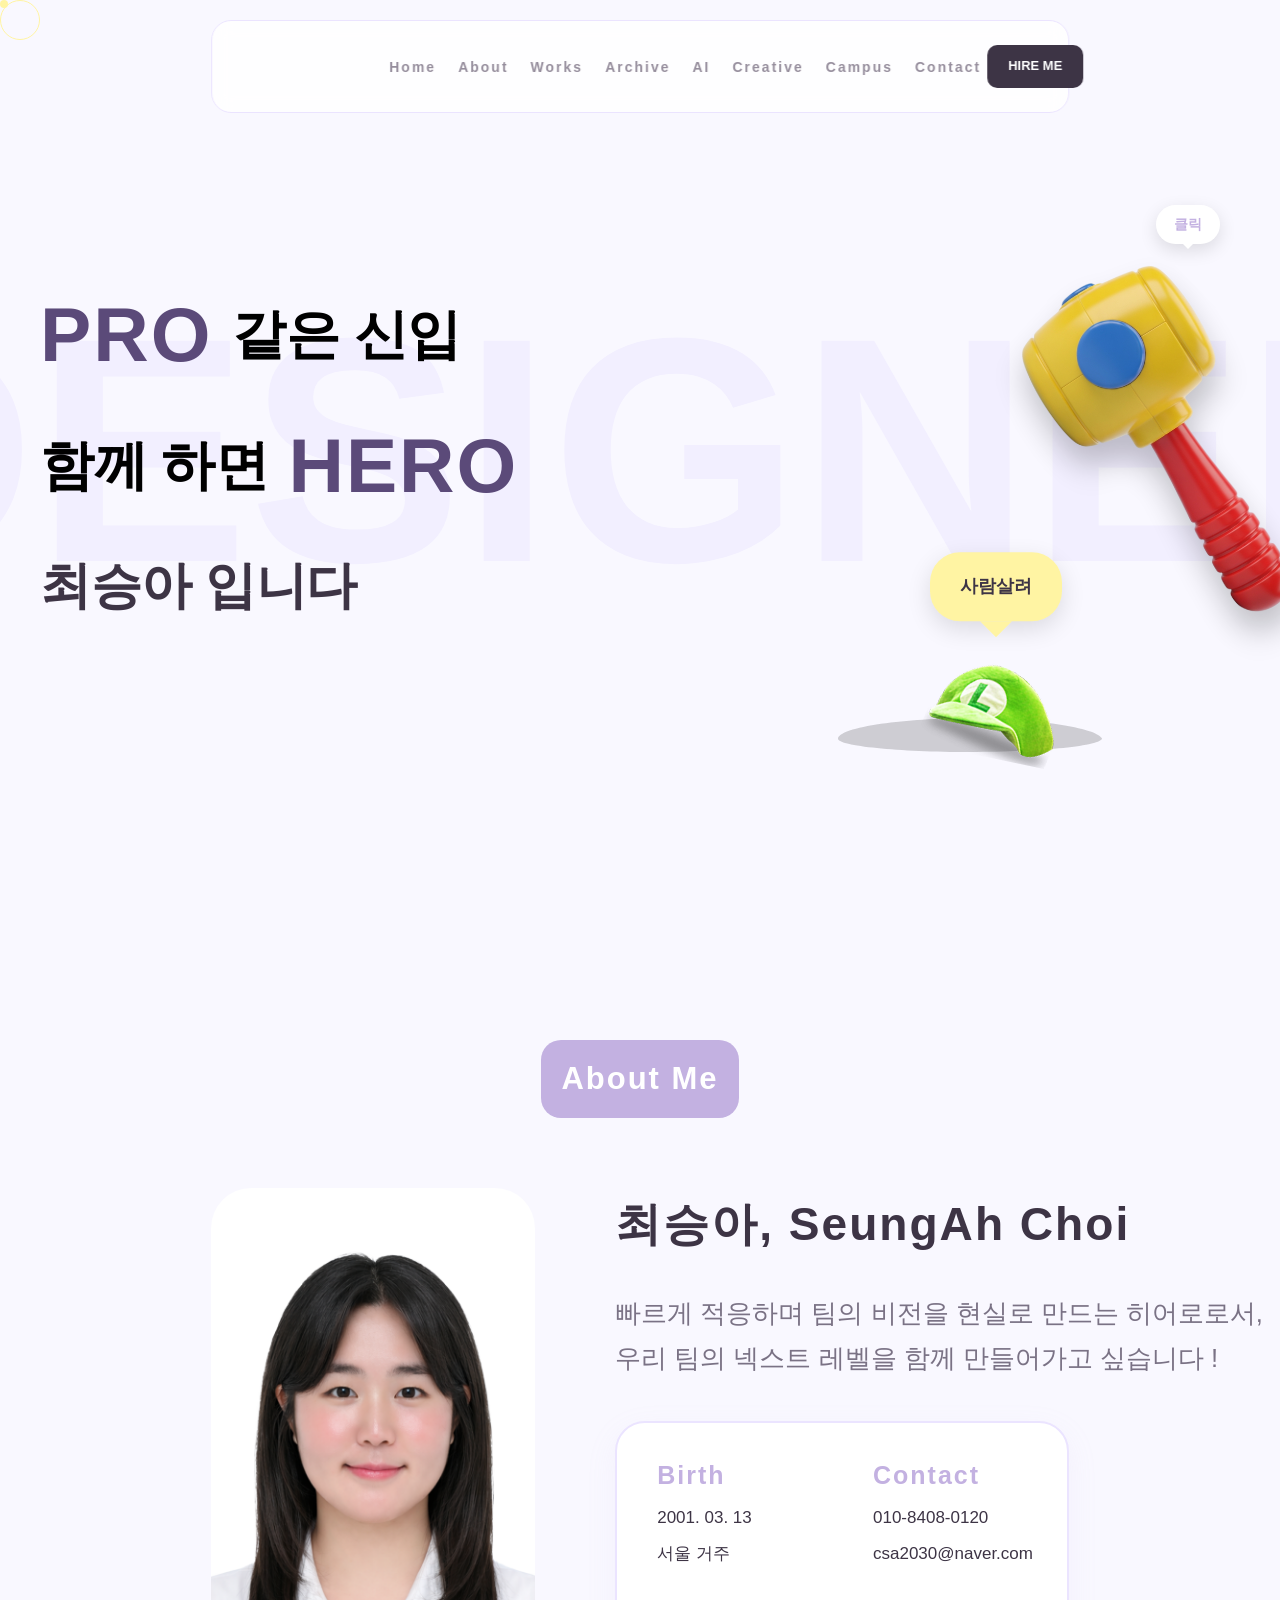
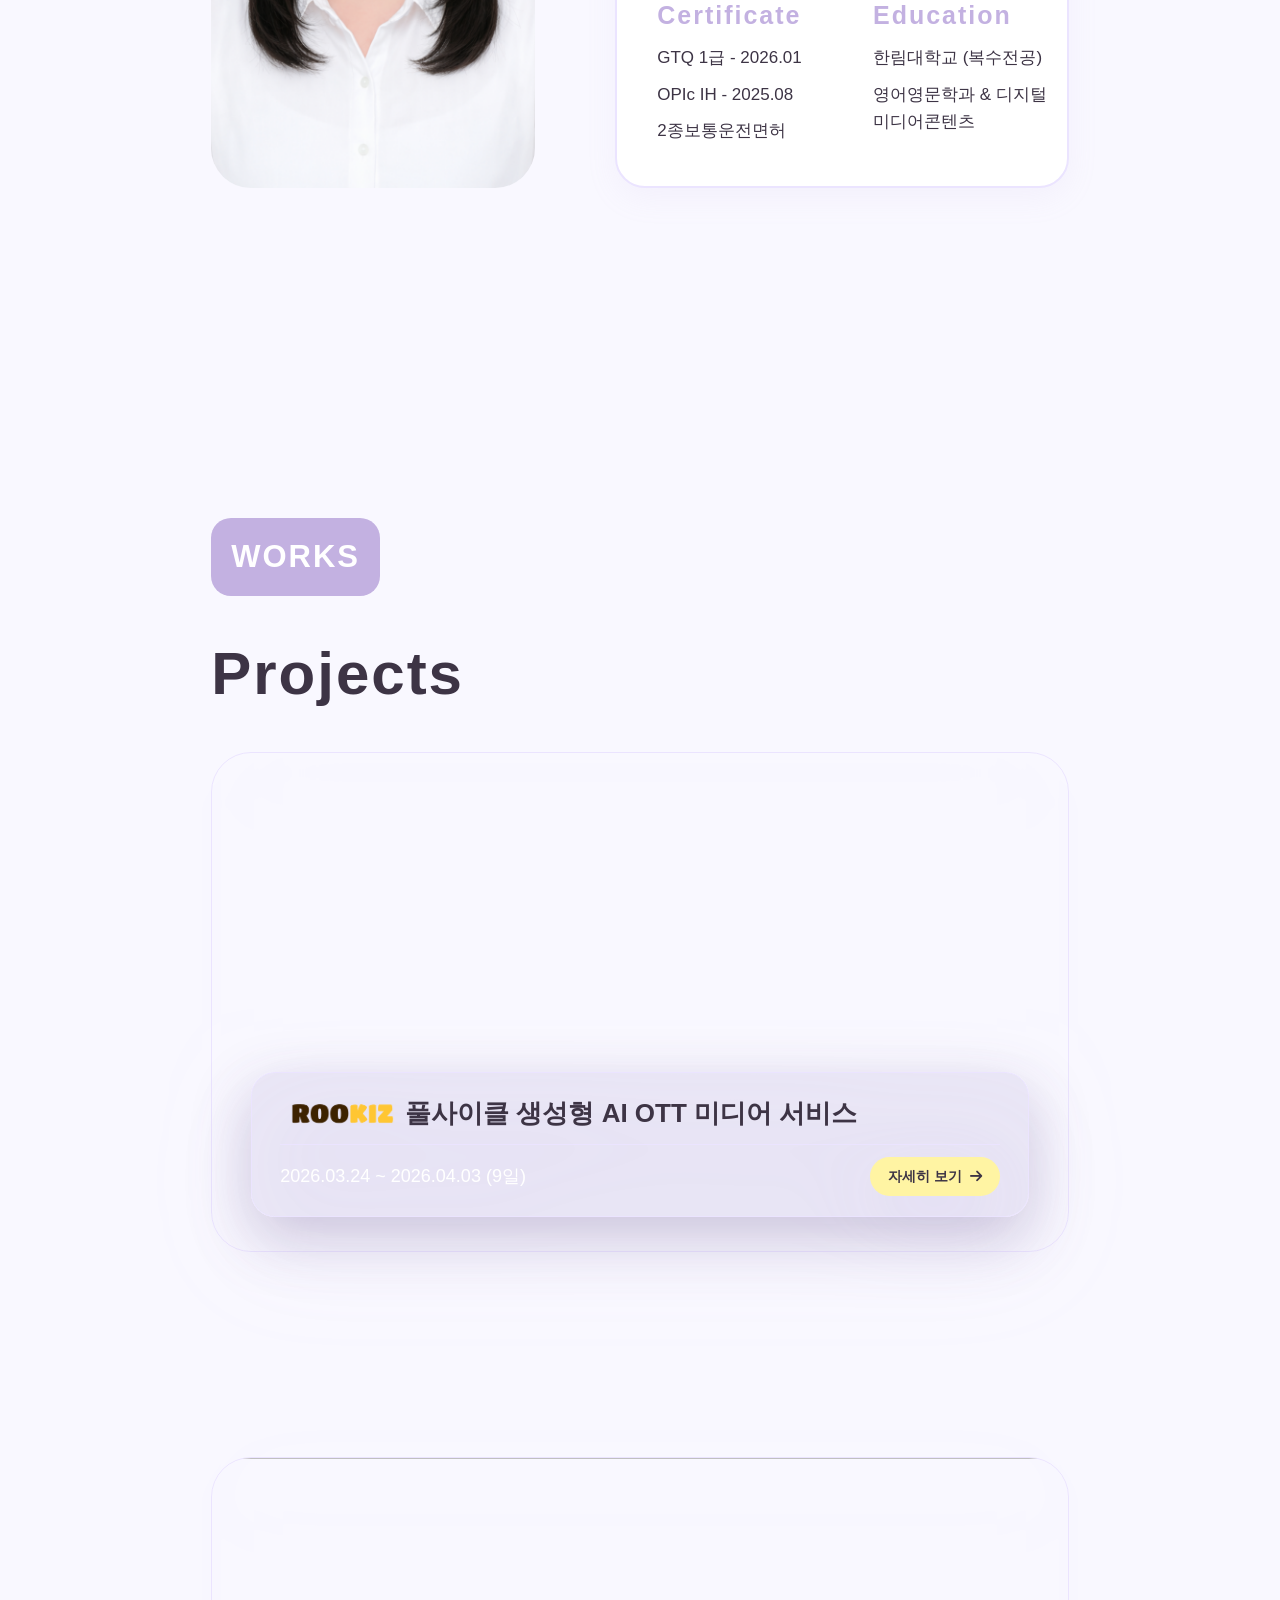
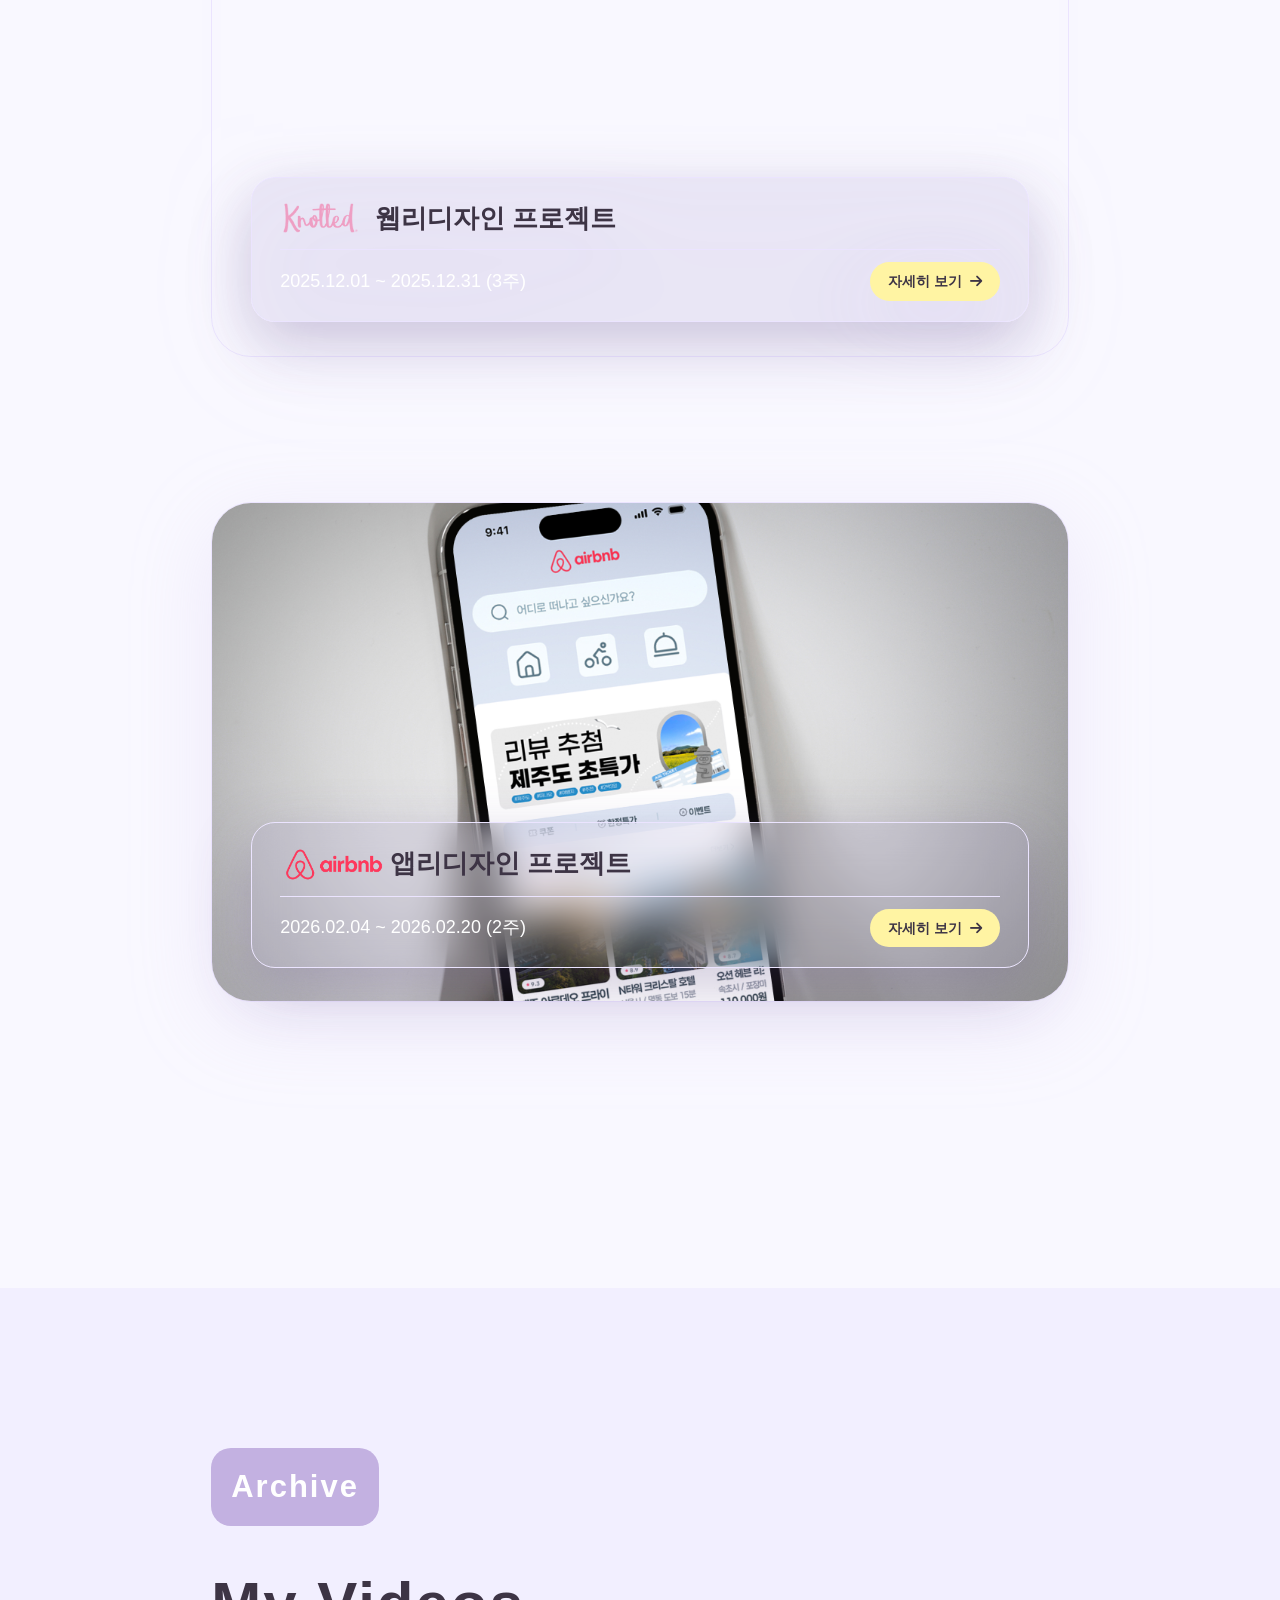
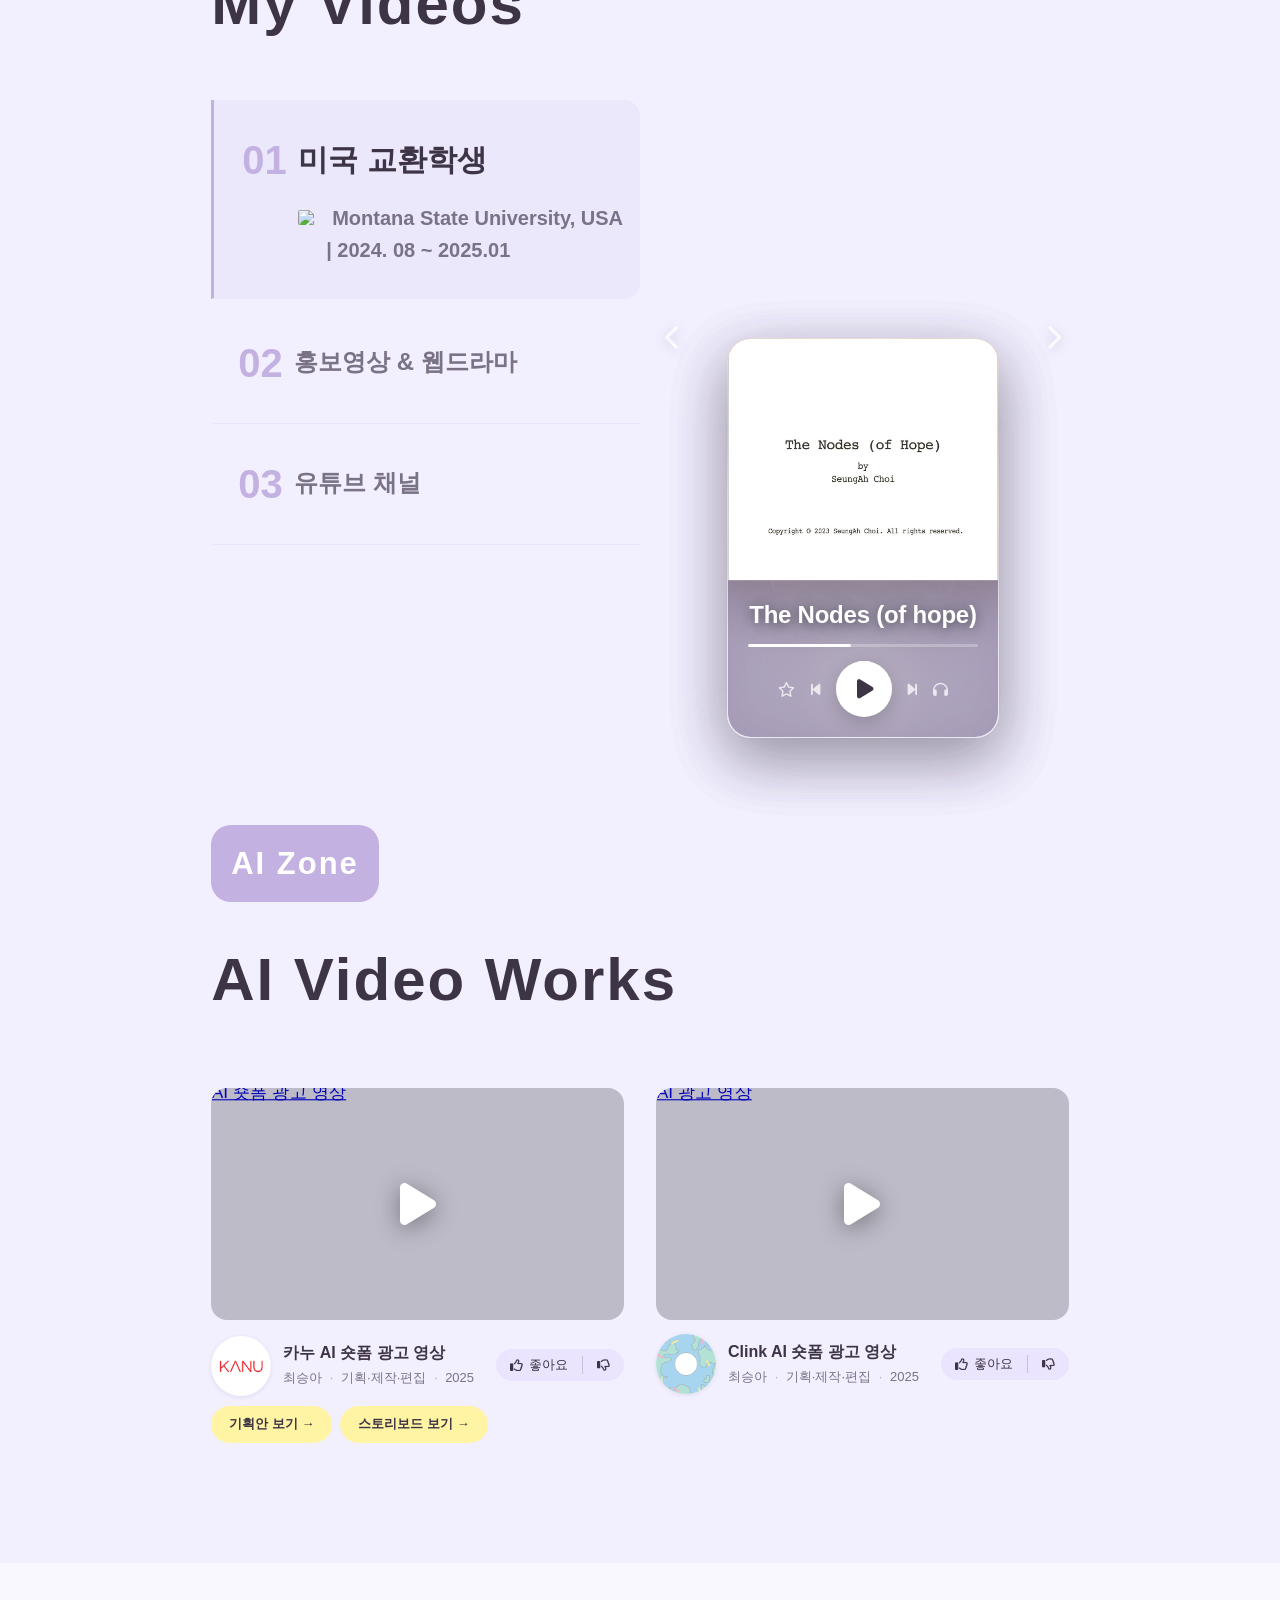
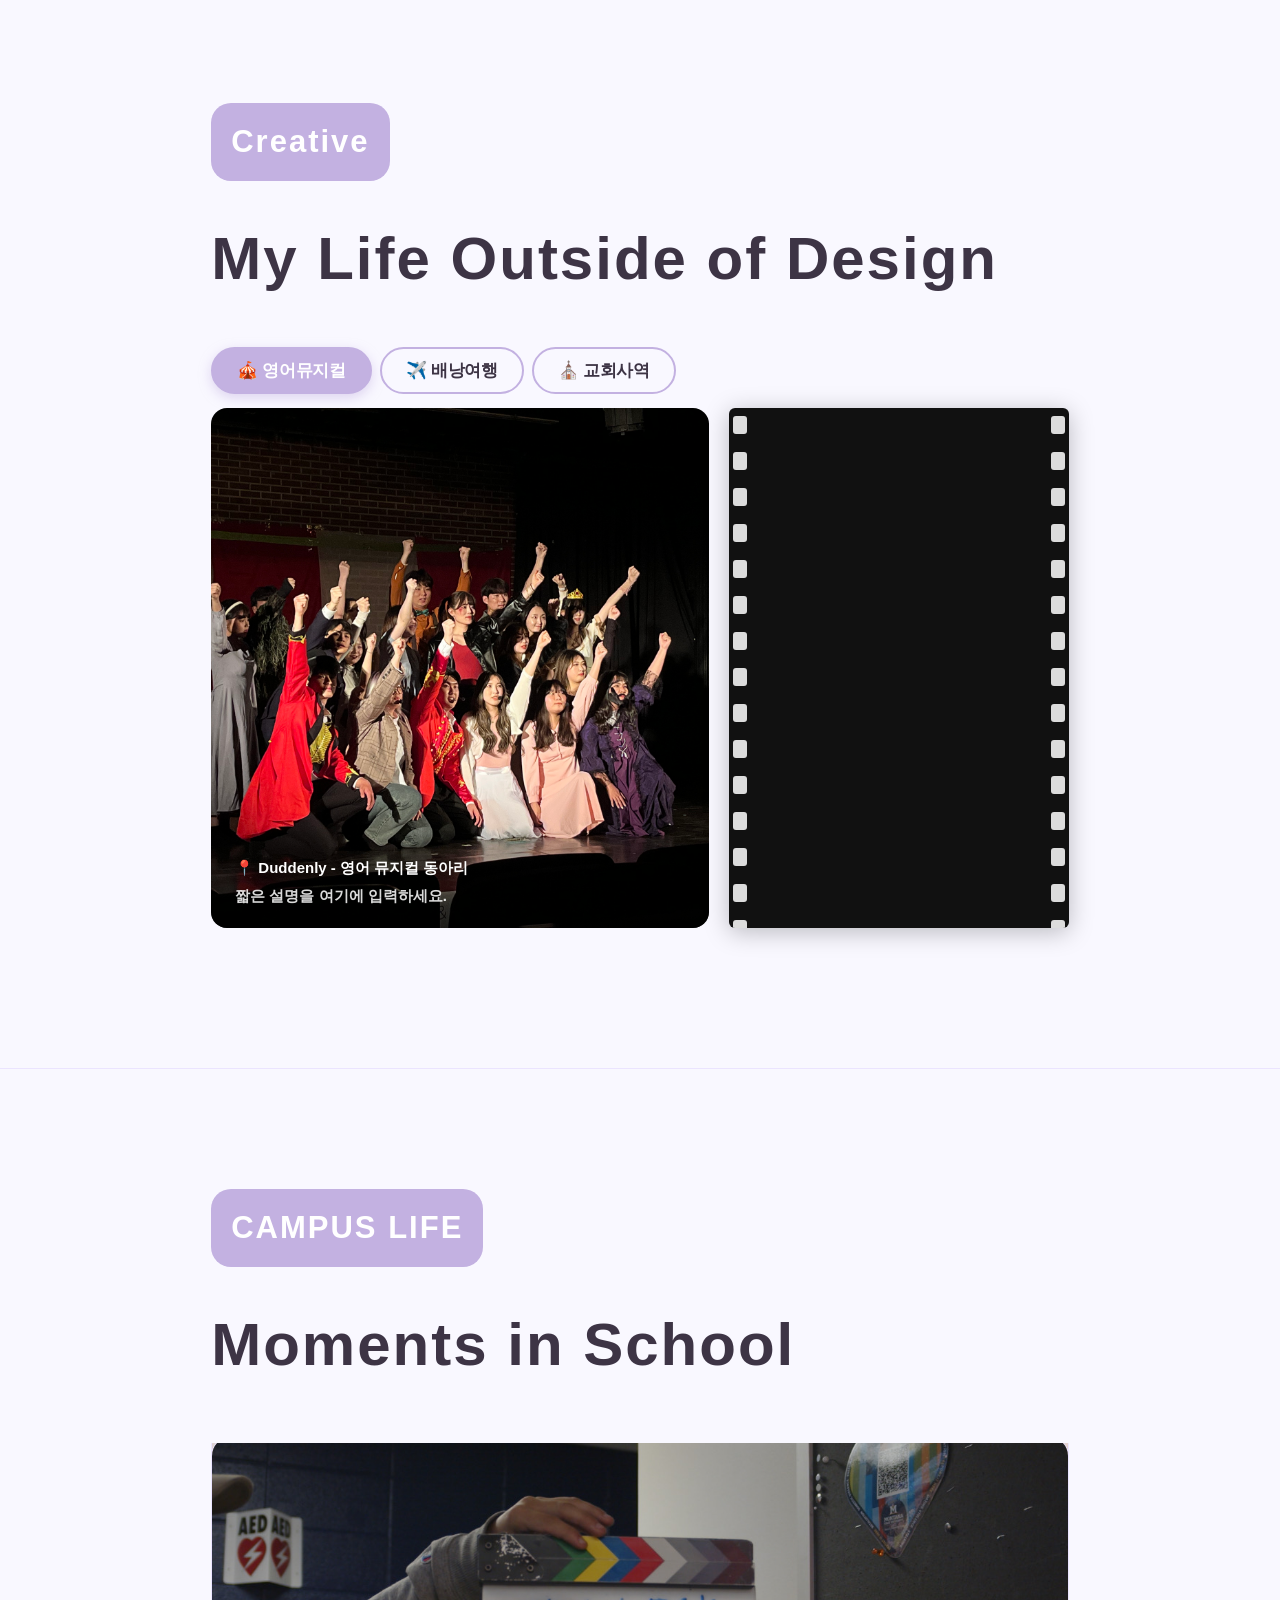
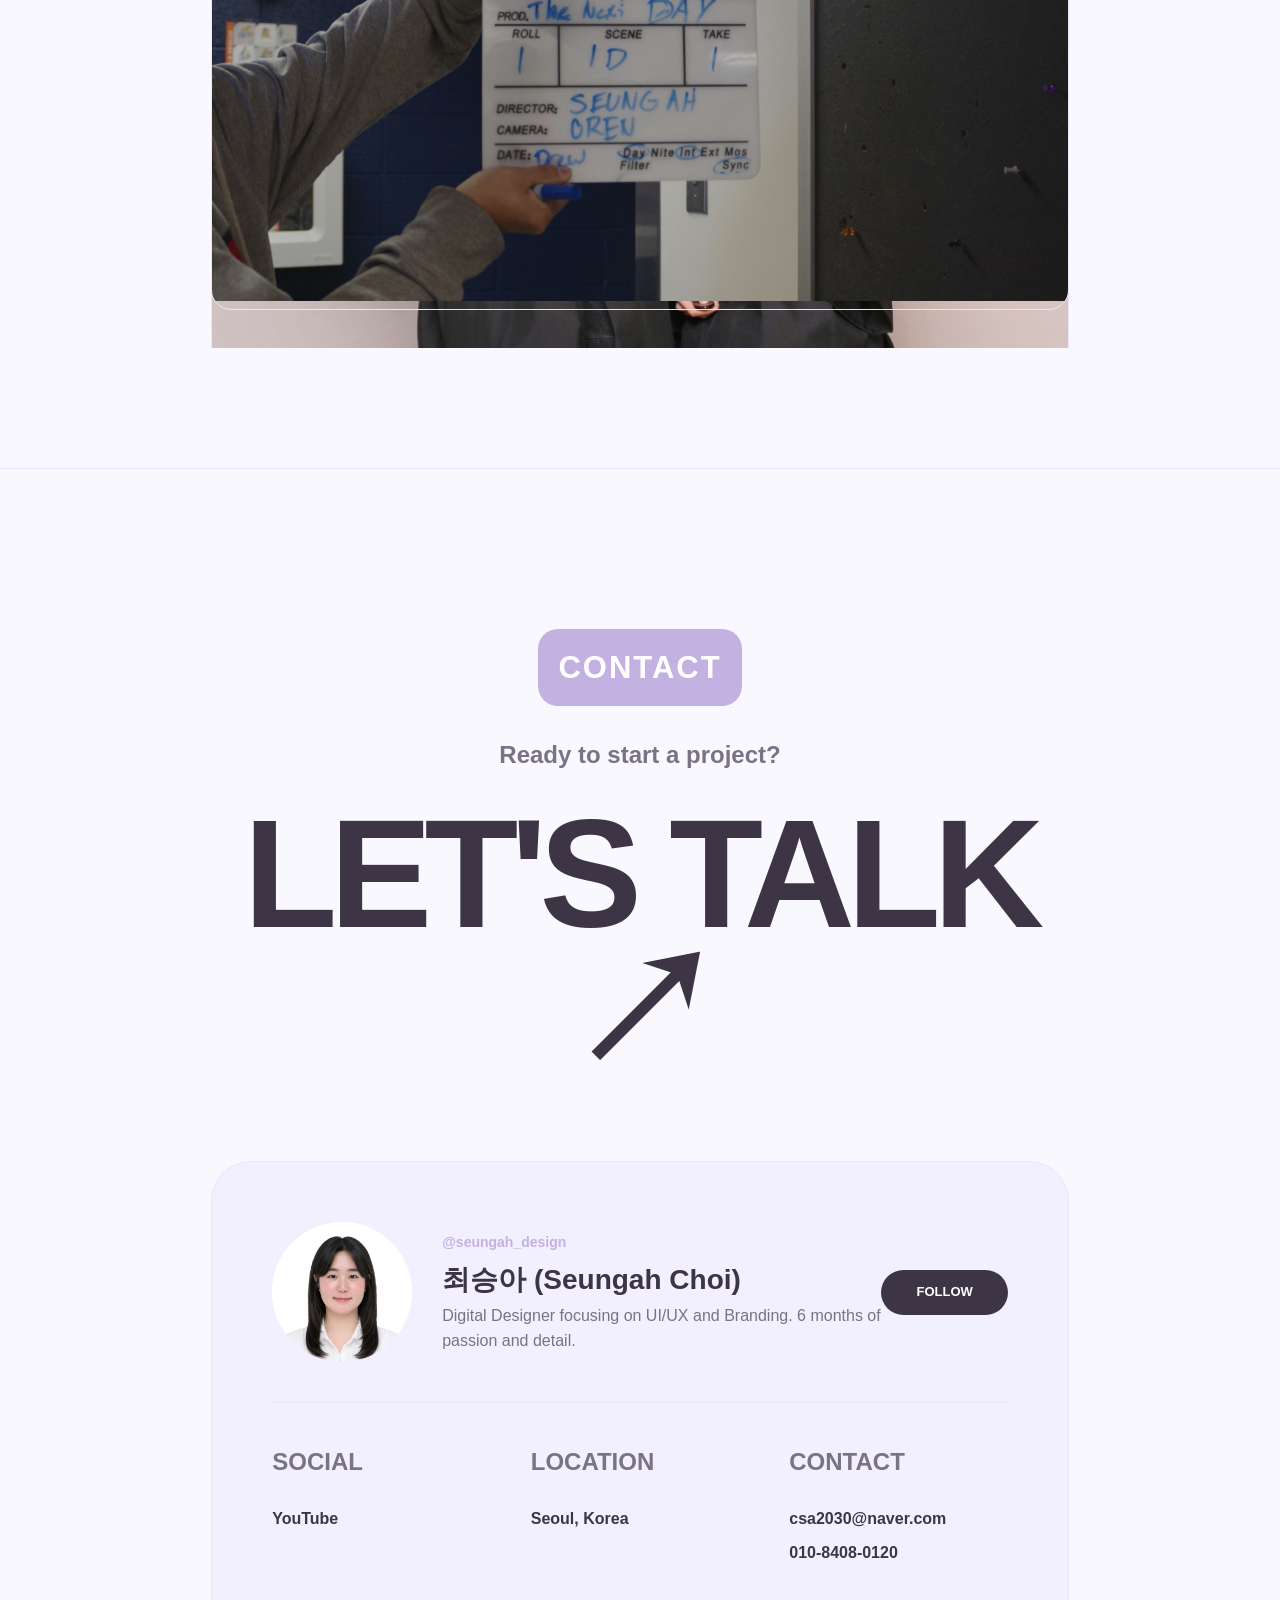
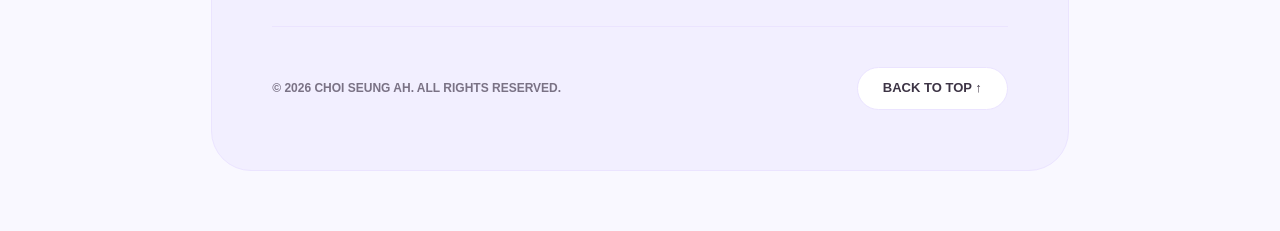
==== commit 139384d3: "feat: CSS/JS 업데이트, 이미지 교체 및 church·musical·trip 이미지 추가 Co-Authored-By: Claude Sonnet 4.6 <noreply@an" ====
--- a/index.html
+++ b/index.html
@@ -4,7 +4,8 @@
 <head>
     <meta charset="UTF-8">
     <meta name="viewport" content="width=device-width, initial-scale=1.0">
-    <title>최승아 — Premium Portfolio</title>
+    <title>최승아 — Portfolio</title>
+    <link rel="icon" type="image/png" href="images/hat.png">
     <!-- 폰트 설정 -->
     <link rel="stylesheet" href="https://cdn.jsdelivr.net/npm/typeface-ibm-plex-sans@1.1.13/index.min.css">
     <link rel="stylesheet"
@@ -238,7 +239,7 @@
                                     </div>
                                     <div class="ap-post">
                                         <div class="ap-post-thumb-placeholder">
-                                            <img src="images/thumb9.jpG" alt="The Nodes of hope">
+                                            <img src="images/thumb9.jpg" alt="The Nodes of hope">
                                             <a href="#" target="_blank" class="ap-btn-more"><i class="fa-solid fa-arrow-up-right-from-square"></i></a>
                                         </div>
                                         <div class="ap-post-info">
@@ -426,7 +427,10 @@
                                     </div>
                                 </div>
                             </div>
-                            <a href="#" target="_blank" class="aizone-btn">기획안 보러가기 →</a>
+                            <div class="aizone-btn-group">
+                                <a href="https://drive.google.com/file/d/1DwwwCeKfYP3vvP4InhweSliiI1LXnvAZ/view?usp=drive_link" target="_blank" class="aizone-btn">기획안 보기 →</a>
+                                <a href="https://drive.google.com/file/d/159_-RfUom5tc7Nm1W-oJoco_cUVOqv1u/view?usp=drive_link" target="_blank" class="aizone-btn">스토리보드 보기 →</a>
+                            </div>
                         </div>
                     </div>
                     <div class="aizone-item">
@@ -541,8 +545,9 @@
                             <p class="info-val">Seoul, Korea</p>
                         </div>
                         <div class="info-item">
-                            <span class="info-label">EMAIL</span>
+                            <span class="info-label">CONTACT</span>
                             <p class="info-val">csa2030@naver.com</p>
+                            <p class="info-val">010-8408-0120</p>
                         </div>
                     </div>
                     <div class="card-bottom">
--- a/css/style.css
+++ b/css/style.css
@@ -17,7 +17,7 @@
   box-sizing: border-box;
 }
 body {
-  font-family: "IBM Plex Sans", sans-serif;
+  font-family: "Pretendard", sans-serif;
   background: var(--bg);
   color: var(--text);
   line-height: 1.6;
@@ -114,7 +114,7 @@
 .nav-menu a {
   text-decoration: none;
   color: #968E9D;
-  font-size: 14px; /* 늘어난 메뉴 개수에 맞춰 기본 크기 소폭 조정 */
+  font-size: 0.875rem; /* 늘어난 메뉴 개수에 맞춰 기본 크기 소폭 조정 */
   font-weight: 900;
   letter-spacing: 2px;
   padding: 4px 6px; /* 패딩 소폭 조정 */
@@ -132,7 +132,7 @@
   padding: 10px 20px;
   border-radius: 10px;
   text-decoration: none;
-  font-size: 13px;
+  font-size: 0.813rem;
   font-weight: 700;
   transition:
     transform 0.5s cubic-bezier(0.68, -0.6, 0.27, 1.55),
@@ -196,7 +196,7 @@
   gap: 20px;
 }
 .txt-purple {
-  font-size: clamp(52px, 6vw, 94px);
+  font-size: clamp(3.25rem, 6vw, 5.875rem);
   font-weight: 900;
   color: #5b4a79;
   letter-spacing: 2px;
@@ -204,14 +204,14 @@
   font-family: "Pretendard", sans-serif;
 }
 .txt-black {
-  font-size: clamp(38px, 4.2vw, 65px);
+  font-size: clamp(2.375rem, 4.2vw, 4.063rem);
   font-weight: 700;
   color: #000;
   letter-spacing: -0.5px;
   line-height: 1.3;
 }
 .txt-name {
-  font-size: clamp(36px, 4vw, 60px);
+  font-size: clamp(2.25rem, 4vw, 3.75rem);
   font-weight: 900;
   color: var(--text);
   letter-spacing: -0.5px;
@@ -324,7 +324,7 @@
   color: white;
   border: none;
   font-weight: 700;
-  font-size: 14px;
+  font-size: 0.875rem;
   padding: 8px 16px;
   border-radius: 20px;
   cursor: pointer;
@@ -352,7 +352,7 @@
   background: var(--butter);
   color: var(--text);
   font-weight: 800;
-  font-size: clamp(16px, 1.4vw, 32px);
+  font-size: clamp(1rem, 1.4vw, 2rem);
   padding: 20px 30px;
   border-radius: 30px;
   box-shadow: 0 8px 24px rgba(0,0,0,0.12);
@@ -378,7 +378,7 @@
   background: white;
   color: var(--point);
   font-weight: 800;
-  font-size: clamp(12px, 1.1vw, 18px);
+  font-size: clamp(0.75rem, 1.1vw, 1.125rem);
   padding: 8px 18px;
   border-radius: 20px;
   box-shadow: 0 6px 18px rgba(0,0,0,0.12);
@@ -404,7 +404,7 @@
   color: white;
   padding: 12px 24px;
   border-radius: 16px;
-  font-size: 20px;
+  font-size: 1.25rem;
   font-weight: 800;
   z-index: 10;
   box-shadow:
@@ -450,7 +450,7 @@
 }
 .aboutme .title {
   white-space: nowrap;
-  font-size: clamp(28px, 3.6vw, 55px);
+  font-size: clamp(1.75rem, 3.6vw, 3.438rem);
   text-align: center;
 }
 
@@ -460,7 +460,7 @@
   color: white;
   padding: 8px 20px;
   border-radius: 6px;
-  font-size: 13px;
+  font-size: 0.813rem;
   font-weight: 900;
   display: inline-block;
   margin-bottom: 30px;
@@ -473,7 +473,7 @@
   color: white;
   padding: 14px 20px;
   border-radius: 20px;
-  font-size: 31px;
+  font-size: 1.938rem;
   font-weight: 900;
   display: inline-block;
   margin-bottom: 30px;
@@ -482,14 +482,14 @@
 }
 
 .title {
-  font-size: 60px;
+  font-size: 3.75rem;
   font-weight: 900;
   margin-bottom: 30px;
   letter-spacing: 2px;
   white-space: nowrap;
 }
 .txt {
-  font-size: clamp(16px, 2vw, 29px);
+  font-size: clamp(1rem, 2vw, 1.813rem);
   font-weight: 300;
   color: var(--sub);
   margin-bottom: 40px;
@@ -515,13 +515,13 @@
   gap: 9px;
 }
 .info-key {
-  font-size: 25px;
+  font-size: 1.563rem;
   font-weight: 900;
   color: var(--point);
   letter-spacing: 2px;
 }
 .personal-info .info-val {
-  font-size: 17px;
+  font-size: 1.063rem;
   font-weight: 500;
   font-family: 'Pretendard', sans-serif;
   color: var(--text);
@@ -536,7 +536,7 @@
   padding: 10px 20px;
   border-radius: 10px;
   font-weight: 700;
-  font-size: 14px;
+  font-size: 0.875rem;
 }
 .about-visual {
   display: flex;
@@ -591,24 +591,24 @@
   margin-bottom: 4px;
 }
 .s-num {
-  font-size: 40px;
+  font-size: 2.5rem;
   font-weight: 700;
   color: var(--point);
   flex-shrink: 0;
   width: 36px;
 }
 .service-item h3 {
-  font-size: 24px;
+  font-size: 1.5rem;
   font-weight: 900;
   color: var(--sub);
   transition: font-size 0.3s, color 0.3s;
 }
 .service-item.active h3 {
-  font-size: 30px;
+  font-size: 1.875rem;
   color: var(--text);
 }
 .service-item p {
-  font-size: 15px;
+  font-size: 0.938rem;
   color: var(--sub);
   display: none;
 }
@@ -622,11 +622,11 @@
 }
 .service-item .service-sub {
   display: flex;
-  font-size: 20px;
+  font-size: 1.25rem;
   margin-top: -6px;
 }
 .service-sub {
-  font-size: 30px;
+  font-size: 1.875rem;
   font-weight: 650;
   color: var(--text);
   margin-bottom: 4px;
@@ -654,13 +654,13 @@
   margin-right: 6px;
 }
 .service-icon {
-  font-size: 20px;
+  font-size: 1.25rem;
   color: var(--text);
   margin-right: 6px;
   vertical-align: middle;
 }
 .service-date {
-  font-size: 13px;
+  font-size: 0.813rem;
   color: var(--sub);
   margin-bottom: 14px;
 }
@@ -671,7 +671,7 @@
   gap: 10px;
 }
 .service-list-detail li {
-  font-size: 14px;
+  font-size: 0.875rem;
   color: var(--sub);
   line-height: 1.7;
 }
@@ -828,7 +828,7 @@
   border-top: 1px solid rgba(255, 255, 255, 0.15);
 }
 .ap-post-name {
-  font-size: 24px;
+  font-size: 1.5rem;
   font-weight: 700;
   color: white;
   line-height: 1.3;
@@ -879,7 +879,7 @@
   background: none;
   border: none;
   color: rgba(255, 255, 255, 0.75);
-  font-size: 15px;
+  font-size: 0.938rem;
   cursor: pointer;
   padding: 0;
   display: flex;
@@ -906,7 +906,7 @@
   height: 56px;
   background: white;
   color: var(--text);
-  font-size: 22px;
+  font-size: 1.375rem;
   box-shadow:
     0 4px 20px rgba(0, 0, 0, 0.2),
     inset 0 1px 0 rgba(255,255,255,0.9);
@@ -927,7 +927,7 @@
   -webkit-backdrop-filter: blur(8px);
   border: 1px solid rgba(255, 255, 255, 0.6);
   color: white;
-  font-size: 12px;
+  font-size: 0.75rem;
   z-index: 10;
 }
 .ap-btn-more:hover {
@@ -1047,7 +1047,7 @@
   margin-bottom: 10px;
 }
 .info-top h3 {
-  font-size: 26px;
+  font-size: 1.625rem;
   font-weight: 900;
 }
 .project-title-wrap {
@@ -1095,7 +1095,7 @@
   align-items: center;
   border-top: 1px solid var(--lavender);
   padding-top: 12px;
-  font-size: 18px;
+  font-size: 1.125rem;
   font-weight: 400;
   color: white;
 }
@@ -1105,7 +1105,7 @@
   gap: 8px;
   background: var(--butter);
   color: var(--text);
-  font-size: 14px;
+  font-size: 0.875rem;
   font-weight: 700;
   font-family: 'Pretendard', sans-serif;
   padding: 8px 18px;
@@ -1164,7 +1164,7 @@
   background: rgba(0, 0, 0, 0.4);
 }
 .aizone-play i {
-  font-size: 48px;
+  font-size: 3rem;
   color: white;
   filter: drop-shadow(0 4px 12px rgba(0,0,0,0.4));
   transition: transform 0.3s;
@@ -1216,13 +1216,13 @@
   min-width: 0;
 }
 .aizone-info h3 {
-  font-size: 16px;
+  font-size: 1rem;
   font-weight: 600;
   color: var(--text);
   line-height: 1.4;
 }
 .aizone-sub {
-  font-size: 13px;
+  font-size: 0.813rem;
   color: var(--sub);
 }
 .aizone-sub span {
@@ -1255,7 +1255,7 @@
   background: var(--lavender);
   border: none;
   border-radius: 100px;
-  font-size: 13px;
+  font-size: 0.813rem;
   font-weight: 500;
   color: var(--text);
   cursor: pointer;
@@ -1273,16 +1273,22 @@
 .aizone-like-group .aizone-action-btn:hover {
   background: var(--point);
 }
+.aizone-btn-group {
+  display: flex;
+  flex-direction: row;
+  gap: 8px;
+  margin-top: 10px;
+}
 .aizone-btn {
   display: inline-block;
   align-self: flex-start;
-  margin-top: 10px;
+  margin-top: 0;
   padding: 8px 18px;
   background: var(--butter);
   color: var(--text);
   border-radius: 100px;
   font-weight: 700;
-  font-size: 13px;
+  font-size: 0.813rem;
   text-decoration: none;
   transition: opacity 0.2s;
 }
@@ -1314,7 +1320,7 @@
   background: transparent;
   color: var(--text);
   font-family: 'Pretendard', sans-serif;
-  font-size: 17px;
+  font-size: 1.063rem;
   font-weight: 600;
   cursor: pointer;
   transition: all 0.2s;
@@ -1355,11 +1361,11 @@
 }
 .gallery-overlay p {
   color: white;
-  font-size: 15px;
+  font-size: 0.938rem;
   font-weight: 600;
 }
 .gallery-desc {
-  font-size: 13px;
+  font-size: 0.813rem;
   font-weight: 400;
   opacity: 0.85;
   margin-top: 4px;
@@ -1378,7 +1384,7 @@
 }
 .film-place {
   color: rgba(255,255,255,0.9);
-  font-size: 9px;
+  font-size: 0.563rem;
   font-family: 'IBM Plex Sans', monospace;
   letter-spacing: 0.3px;
   white-space: nowrap;
@@ -1488,7 +1494,7 @@
   z-index: 3;
 }
 .step {
-  font-size: 50px;
+  font-size: 3.125rem;
   color: var(--butter);
   display: block;
   margin-bottom: 0px;
@@ -1496,12 +1502,12 @@
   line-height: 1;
 }
 .process-txt h3 {
-  font-size: 36px;
+  font-size: 2.25rem;
   font-weight: 800;
   margin-bottom: 8px;
 }
 .process-txt .desc {
-  font-size: 16px;
+  font-size: 1rem;
   line-height: 1.7;
   margin-top: 8px;
   display: none;
@@ -1514,7 +1520,7 @@
   color: var(--text);
   border-radius: 100px;
   font-weight: 700;
-  font-size: 14px;
+  font-size: 0.875rem;
   text-decoration: none;
   width: fit-content;
 }
@@ -1588,7 +1594,7 @@
   right: 28px;
   background: none;
   border: none;
-  font-size: 20px;
+  font-size: 1.25rem;
   cursor: pointer;
   color: var(--sub);
   transition: color 0.2s;
@@ -1598,7 +1604,7 @@
 }
 .modal-title {
   text-align: center;
-  font-size: 32px;
+  font-size: 2rem;
   font-weight: 900;
   margin-bottom: 30px;
   color: var(--text);
@@ -1613,7 +1619,7 @@
   padding: 10px 28px;
   border-radius: 100px;
   border: 1.5px solid var(--text);
-  font-size: 15px;
+  font-size: 0.938rem;
   font-weight: 600;
   color: var(--text);
   text-decoration: none;
@@ -1684,14 +1690,14 @@
   align-items: flex-start;
 }
 .modal-info-key {
-  font-size: 15px;
+  font-size: 0.938rem;
   font-weight: 800;
   color: var(--text);
   min-width: 70px;
   font-family: "Pretendard Variable", Pretendard, sans-serif;
 }
 .modal-info-val {
-  font-size: 15px;
+  font-size: 0.938rem;
   color: var(--sub);
   line-height: 1.7;
 }
@@ -1724,7 +1730,7 @@
   flex-shrink: 0;
   width: 72px;
   padding: 4px 0;
-  font-size: 11px;
+  font-size: 0.688rem;
   font-weight: 700;
   font-family: "Pretendard Variable", Pretendard, sans-serif;
   color: var(--sub);
@@ -1741,7 +1747,7 @@
   border-radius: 100px;
   background: var(--lavender);
   color: var(--text);
-  font-size: 13px;
+  font-size: 0.813rem;
   font-weight: 600;
   font-family: "Pretendard Variable", Pretendard, sans-serif;
 }
@@ -1757,14 +1763,14 @@
   margin-bottom: 80px;
 }
 .contact-title {
-  font-size: 24px;
+  font-size: 1.5rem;
   font-weight: 700;
   color: var(--sub);
   margin-bottom: 30px;
   white-space: nowrap;
 }
 .big-email {
-  font-size: clamp(60px, 12vw, 160px);
+  font-size: clamp(3.75rem, 12vw, 10rem);
   font-weight: 900;
   text-decoration: none;
   color: var(--text);
@@ -1813,19 +1819,19 @@
   object-position: center 15%;
 }
 .profile-id {
-  font-size: 14px;
+  font-size: 0.875rem;
   font-weight: 900;
   color: var(--point);
   display: block;
   margin-bottom: 5px;
 }
 .profile-name {
-  font-size: 28px;
+  font-size: 1.75rem;
   font-weight: 900;
 }
 .profile-bio {
   color: var(--sub);
-  font-size: 16px;
+  font-size: 1rem;
   max-width: 450px;
 }
 .btn-follow {
@@ -1833,7 +1839,7 @@
   color: white;
   padding: 12px 35px;
   border-radius: 100px;
-  font-size: 13px;
+  font-size: 0.813rem;
   font-weight: 800;
   transition: 0.3s;
   text-decoration: none;
@@ -1850,7 +1856,7 @@
   margin-bottom: 60px;
 }
 .info-label {
-  font-size: 11px;
+  font-size: 1.5rem;
   font-weight: 900;
   color: var(--sub);
   display: block;
@@ -1865,7 +1871,7 @@
 .info-val {
   text-decoration: none;
   color: var(--text);
-  font-size: 16px;
+  font-size: 1rem;
   font-weight: 700;
   transition: 0.2s;
 }
@@ -1881,14 +1887,14 @@
   padding-top: 40px;
 }
 .card-bottom .copy {
-  font-size: 12px;
+  font-size: 0.75rem;
   color: var(--sub);
   font-weight: 700;
 }
 .btn-top-small {
   text-decoration: none;
   color: var(--text);
-  font-size: 13px;
+  font-size: 0.813rem;
   font-weight: 800;
   border: 1px solid var(--lavender);
   padding: 10px 25px;
@@ -2024,7 +2030,7 @@
 .ac-next { right: 8px; }
 .ac-prev i,
 .ac-next i {
-  font-size: 26px;
+  font-size: 1.625rem;
   color: rgba(255, 255, 255, 0.75);
   filter: drop-shadow(0 2px 6px rgba(61, 52, 69, 0.25));
   transition: color 0.25s, filter 0.25s;
@@ -2079,12 +2085,12 @@
     justify-content: center;
   }
   .nav-menu a {
-    font-size: 11px;
+    font-size: 0.688rem;
     letter-spacing: 0.5px;
     padding: 4px 5px;
   }
   .header .btn-black {
-    font-size: 11px;
+    font-size: 0.688rem;
     padding: 7px 12px;
     flex-shrink: 0;
   }
@@ -2098,13 +2104,13 @@
     flex: 0 0 auto;
   }
   .txt-purple {
-    font-size: clamp(40px, 5vw, 70px);
+    font-size: clamp(2.5rem, 5vw, 4.375rem);
   }
   .txt-black {
-    font-size: clamp(30px, 3.5vw, 50px);
+    font-size: clamp(1.875rem, 3.5vw, 3.125rem);
   }
   .txt-name {
-    font-size: clamp(28px, 3.5vw, 48px);
+    font-size: clamp(1.75rem, 3.5vw, 3rem);
   }
   .hero-right {
     flex: 0 0 auto;
@@ -2148,17 +2154,17 @@
   }
   .aboutme .title {
     white-space: normal;
-    font-size: clamp(22px, 4vw, 40px);
+    font-size: clamp(1.375rem, 4vw, 2.5rem);
     margin-bottom: 16px;
   }
   .label-about {
-    font-size: 20px;
+    font-size: 1.25rem;
     padding: 10px 16px;
     margin-bottom: 16px;
   }
   .txt {
     white-space: normal;
-    font-size: clamp(14px, 2vw, 18px);
+    font-size: clamp(0.875rem, 2vw, 1.125rem);
     margin-bottom: 28px;
   }
   .personal-info {
@@ -2168,10 +2174,10 @@
     margin-bottom: 32px;
   }
   .info-key {
-    font-size: 18px;
+    font-size: 1.125rem;
   }
   .personal-info .info-val {
-    font-size: 14px;
+    font-size: 0.875rem;
   }
   .skill-list {
     justify-content: flex-start;
@@ -2247,7 +2253,7 @@
   }
   .modal-btn {
     padding: 9px 20px;
-    font-size: 14px;
+    font-size: 0.875rem;
   }
 }
 
@@ -2266,12 +2272,12 @@
     gap: 0;
   }
   .nav-menu a {
-    font-size: 9.5px;
+    font-size: 0.594rem;
     letter-spacing: 0;
     padding: 3px 4px;
   }
   .header .btn-black {
-    font-size: 10px;
+    font-size: 0.625rem;
     padding: 6px 9px;
   }
   .rounded-img {
@@ -2293,19 +2299,19 @@
   .folder-card {
     width: 110px;
     height: 155px;
-    font-size: 12px;
+    font-size: 0.75rem;
   }
   .folder-card-name {
-    font-size: 20px;
+    font-size: 1.25rem;
   }
   .service-item {
     padding: 20px 0 20px 16px;
   }
   .service-item h3 {
-    font-size: 20px;
+    font-size: 1.25rem;
   }
   .service-item.active h3 {
-    font-size: 24px;
+    font-size: 1.5rem;
   }
 
   .modal-box {
@@ -2328,7 +2334,7 @@
     background: transparent;
   }
   .modal-title {
-    font-size: 22px;
+    font-size: 1.375rem;
     margin-bottom: 20px;
   }
   .modal-btns {
@@ -2340,7 +2346,7 @@
   .modal-btn {
     text-align: center;
     padding: 10px 16px;
-    font-size: 14px;
+    font-size: 0.875rem;
   }
   .modal-divider {
     margin-bottom: 24px;
@@ -2367,11 +2373,11 @@
   }
   .modal-info-key {
     min-width: unset;
-    font-size: 13px;
+    font-size: 0.813rem;
     color: var(--point);
   }
   .modal-info-val {
-    font-size: 14px;
+    font-size: 0.875rem;
   }
   .modal-stack--flat {
     grid-template-columns: repeat(2, max-content);
